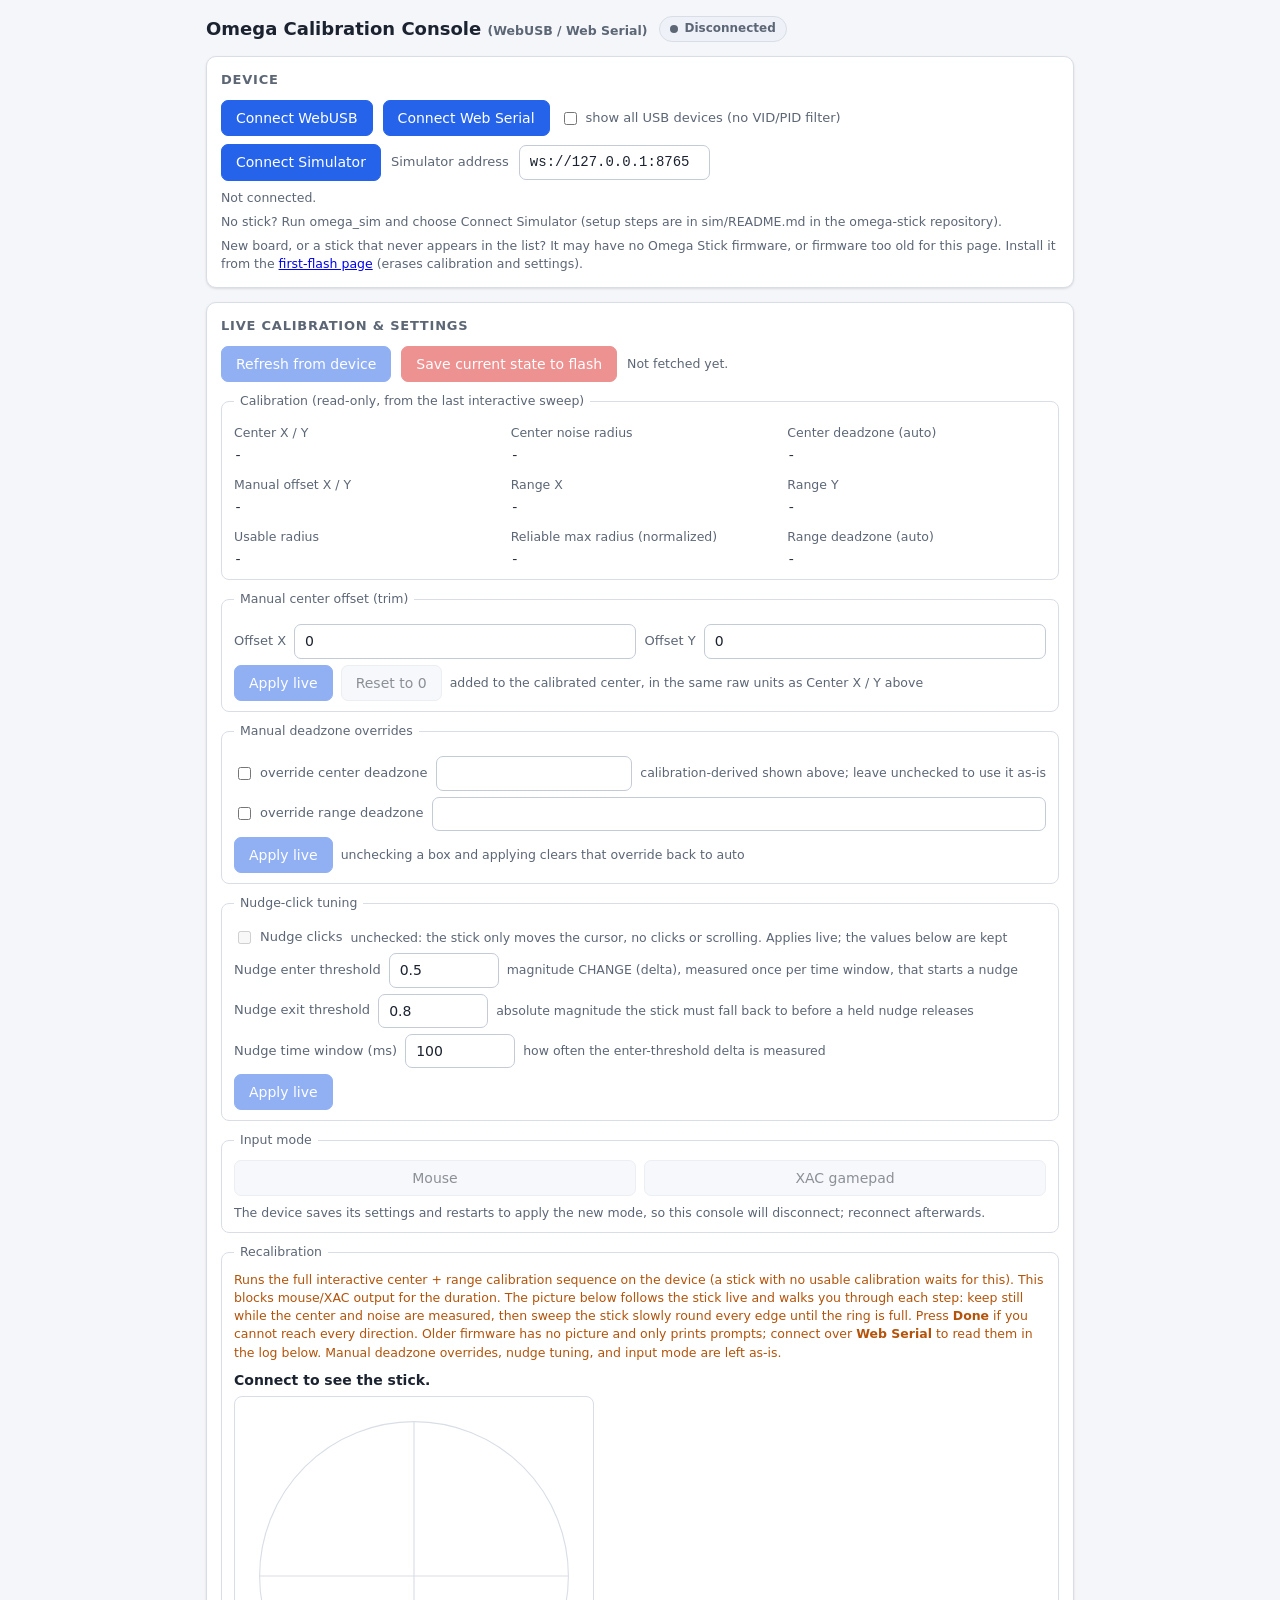
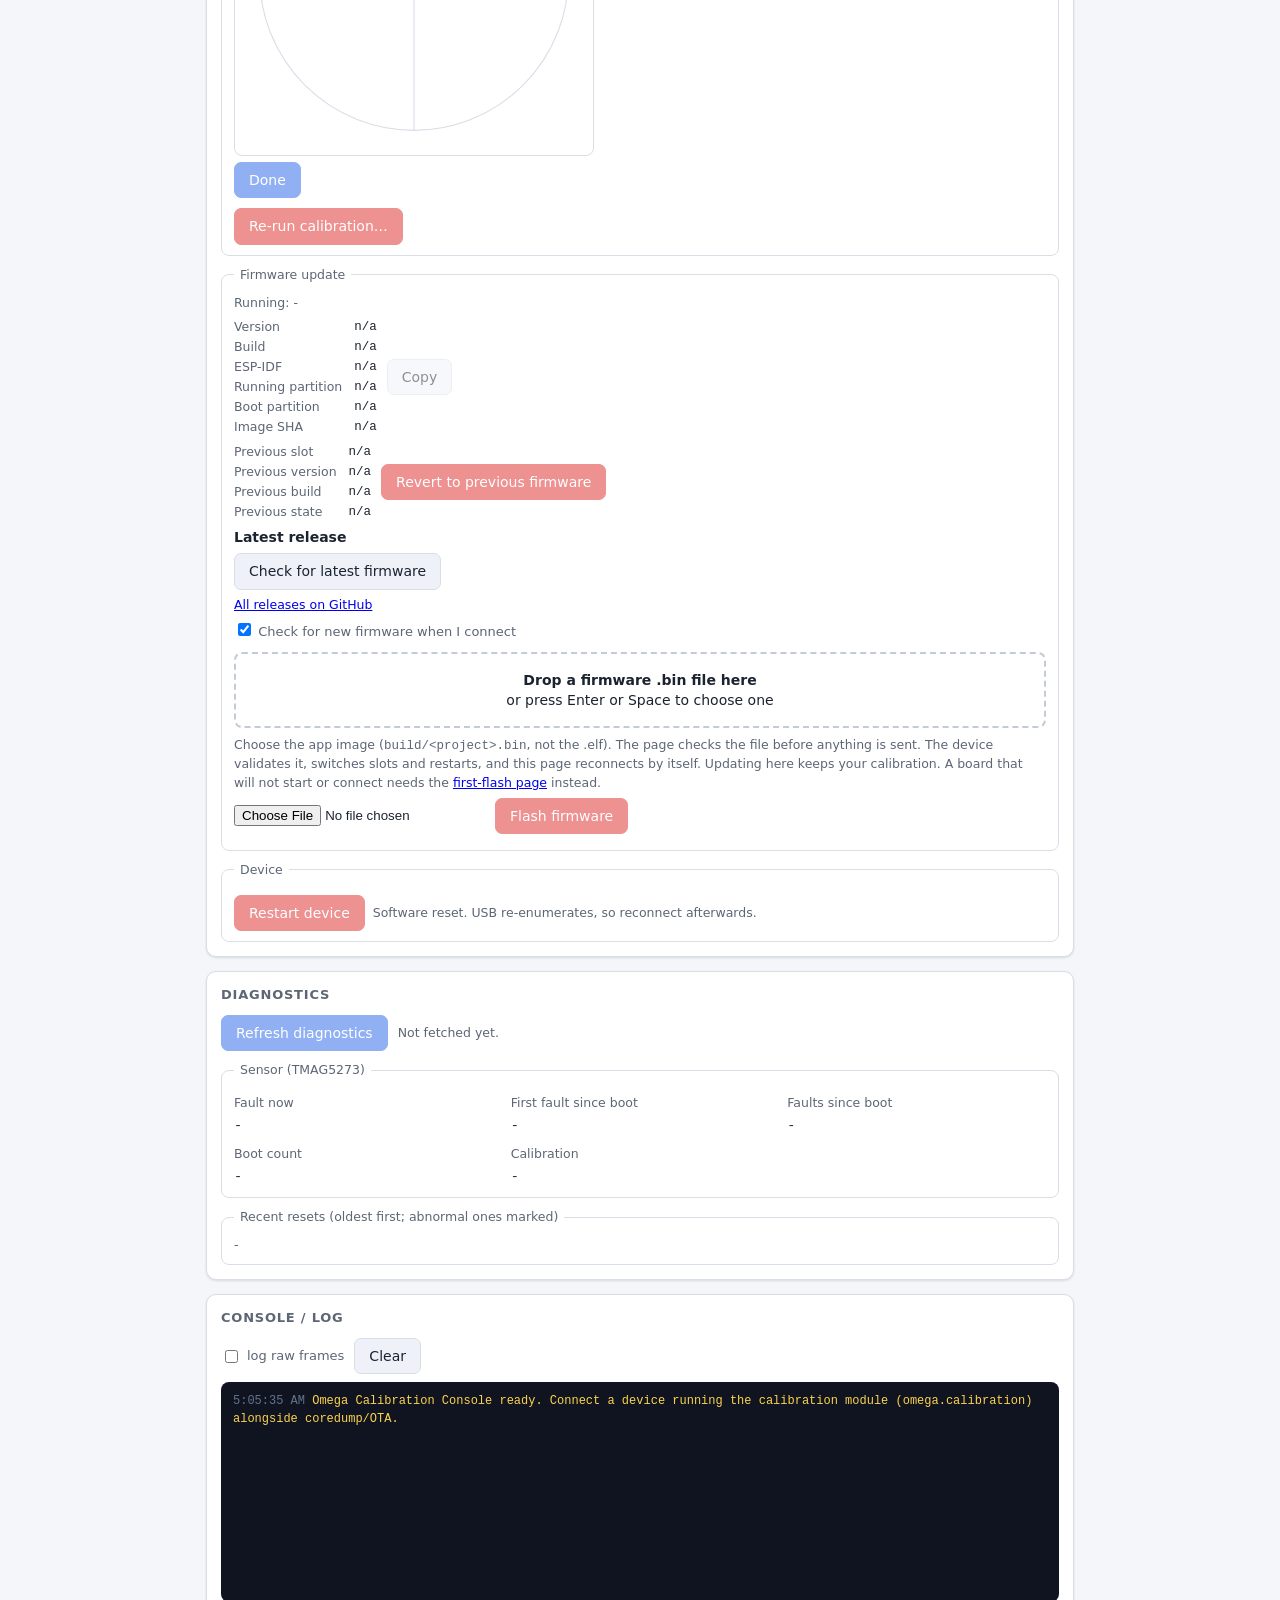
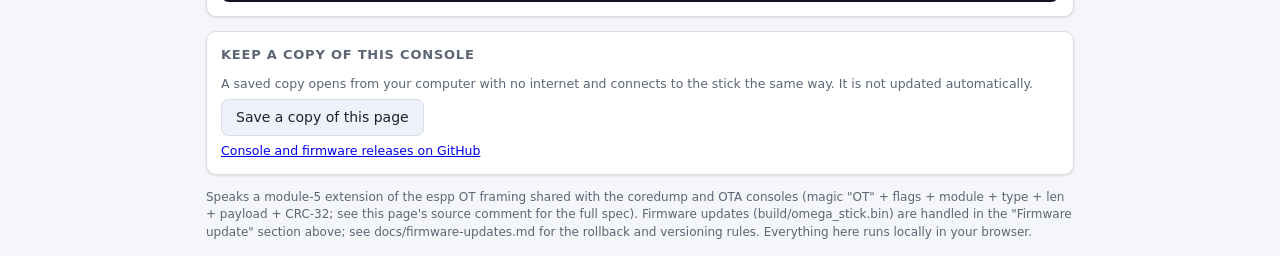
==== components/omega_calibration/web/calibration_console.html @ dccade18 "Merge remote-tracking branch 'origin/main' into feat/console-save-copy # Conflicts: #	.github/workfl" ====
<!DOCTYPE html>
<html lang="en">
<head>
  <meta charset="utf-8">
  <meta name="viewport" content="width=device-width, initial-scale=1">
  <title>espp Omega Calibration Console (WebUSB / Web Serial)</title>
<meta name="description" content="Live-view and live-edit the omega-stick's calibration and device settings (manual deadzone overrides, nudge-click distance/hold tuning, mouse/XAC mode) over WebUSB or Web Serial, and save them to the device's file_system.">
  <!--
    espp Omega Calibration Console (WebUSB / Web Serial)
    ======================================================
    Sibling tool to coredump_console.html and the OTA console: same
    dependency-free single-file page, same transport layer, same v2 "OT"
    wire framing (all LITTLE-ENDIAN):

      [magic u16 = 0x4F54 "OT"][flags u8][module u8][type u8][len u32][payload...][crc32 u32]

    9-byte header. flags u8: bit0 = reply (0 host->device request, 1
    device->host reply); bit1 = optional u16 correlation id follows `type`;
    bits 4-7 = protocol version = 1. crc32 = zlib CRC-32 over the 9-byte
    header + payload; max payload 4096 B. One request in flight; the host
    waits for the matching reply (see coredump_service.hpp / the coredump
    console's own header comment for the fuller rationale -- this page
    reuses that exact transport/framing code verbatim).

    ------------------------------------------------------------------
    CALIBRATION PROTOCOL ("omega.calibration" v2, module 5 by default; the
    page finds the module by protocol id) -- this is the contract a firmware-side
    handler needs to implement (implemented by calibration_service.hpp
    alongside the existing coredump_service.hpp / ota_service.hpp, registered
    with the same espp::Dispatcher those use). This page is the reference
    client for that contract; nothing here is firmware code.
    ------------------------------------------------------------------

    host -> device (calibration module):
      0x50 GET_STATE              (no payload)
      0x51 SET_MANUAL_OFFSET      f32 offset_x, f32 offset_y
      0x52 SET_DEADZONE_OVERRIDE  u8 flags (bit0=center present, bit1=range
                                   present; a clear bit means "clear that
                                   override back to auto"), f32 center_value,
                                   f32 range_value (value ignored when its
                                   flag bit is clear, but always present so
                                   the payload has a fixed 9-byte length).
                                   center_value must be 0..0.5 and
                                   range_value 0..0.1 (the calibration
                                   maximums), or the reply is ERROR
      0x53 SET_NUDGE_SETTINGS     f32 nudge_enter_threshold (delta),
                                   f32 nudge_exit_threshold (absolute),
                                   u32 nudge_time_ms (measurement window)
      0x54 SET_INPUT_MODE         u8 mode (0 = mouse, 1 = XAC). The OK's u32 is
                                   1 when the device is switching (it saves and
                                   restarts right after the reply) and 0 when
                                   that mode was already active.
      0x55 SAVE_TO_FLASH          (no payload) -- persists the CURRENT live
                                   center/range calibration (including
                                   manual offset and any drift-compensator
                                   nudges since boot) via
                                   OmegaCalibration::save(), and the current
                                   live DeviceSettings via
                                   DeviceSettings::save() (default_path()
                                   for each -- see omega_calibration.hpp)
      0x56 START_CALIBRATION      (no payload) -- ASKS the device to re-run
                                   the full interactive center+range
                                   calibration sequence (the same one
                                   main.cpp runs on a fresh boot). This is
                                   fire-and-forget/ASYNC: the OK/ERROR reply
                                   below only means "accepted, started" or
                                   "rejected" (e.g. one is already running);
                                   it does NOT mean calibration finished.
                                   While it runs, the device's mouse/XAC
                                   output is blocked and it walks the user
                                   through moving the stick via printed
                                   prompts on the CDC console -- connect via
                                   Web Serial (not WebUSB) to see them. The
                                   actual outcome arrives later as an
                                   unsolicited CALIBRATION_RESULT frame (see
                                   below). Manual deadzone overrides, nudge
                                   tuning, and input mode are untouched.

    device -> host (calibration module):
      0xD0 STATE   (reply to GET_STATE) -- fixed 80-byte little-endian
                    struct, in this exact order:
                      f32 center_x
                      f32 center_y
                      f32 center_noise_radius
                      f32 center_deadzone                 (calibration-derived)
                      f32 center_manual_offset_x
                      f32 center_manual_offset_y
                      f32 range_min_x
                      f32 range_max_x
                      f32 range_min_y
                      f32 range_max_y
                      f32 range_usable_radius
                      f32 range_reliable_max_radius
                      f32 range_normalized_max_radius
                      f32 range_deadzone                  (calibration-derived)
                      u8  has_manual_center_deadzone       (0/1)
                      f32 manual_center_deadzone           (valid iff above = 1)
                      u8  has_manual_range_deadzone         (0/1)
                      f32 manual_range_deadzone            (valid iff above = 1)
                      f32 nudge_enter_threshold            (delta)
                      f32 nudge_exit_threshold             (absolute)
                      u32 nudge_time_ms                    (measurement window)
                      u8  input_mode                       (0 = mouse, 1 = XAC)
                      u8  nudge_enabled                    (0/1; firmware
                                                            without the switch
                                                            sends 79 bytes:
                                                            nudge clicks always
                                                            on, the checkbox is
                                                            shown disabled)
      0x57 RESTART                (no payload) -- reply OK is sent first, then
                                   the device reboots ~750 ms later (USB
                                   re-enumerates; reconnect afterwards).
      0x58 OTA_BEGIN              u32 image_size -- starts a firmware upload
                                   session (erases the inactive OTA slot, so
                                   this reply can take a while)
      0x59 OTA_DATA               u32 offset (must equal the bytes written so
                                   far) + raw app-image bytes. Reply OK with
                                   u32 = total bytes written so far
      0x5A OTA_FINISH             (no payload) -- validate + activate the new
                                   image; reply OK, then the device reboots
      0x5B OTA_ABORT              (no payload) -- abandon the upload session
      0x5C GET_FW_INFO            (no payload) -- reply FW_INFO
      0x5D MARK_VALID             (no payload) -- confirm the running image
                                   (cancels app rollback). The firmware does not
                                   confirm itself: after an update or revert the
                                   console reconnects, checks the image (running
                                   build, GET_STATE, sensor fault from
                                   GET_DIAGNOSTICS) and sends this. An image still
                                   pending at the firmware's deadline is rolled back.
      0x5E REVERT                 (no payload) -- make the other OTA slot (the
                                   previously installed firmware) the boot
                                   partition; reply OK, then reboot ~750 ms later.
                                   ERROR if an upload is in progress, the other
                                   slot has no app image, or the bootloader
                                   selection could not be written. The reverted
                                   image boots pending verify and must be
                                   confirmed the same way.
      0x5F GET_DIAGNOSTICS        (no payload) -- asks for the sensor fault
                                   status and the reset log. Reply:
                                   DIAGNOSTICS, or ERROR when the firmware
                                   does not publish diagnostics.
      0x60 SET_NUDGE_ENABLED      u8 enabled (0 = nudge clicks off, 1 = on).
                                   Live; SAVE_TO_FLASH persists it. The
                                   nudge tuning is kept either way. Reply:
                                   OK, or ERROR for any other value or
                                   length. Firmware without the switch does
                                   not answer it (see STATE's last byte).
      0x61 FINISH_CALIBRATION     (no payload) -- ends the range sweep early
                                   with the directions covered so far (the
                                   device still needs at least 16 of 32 to
                                   pass). Reply OK while the sweep is
                                   sampling (CALIBRATION_PROGRESS stage 6
                                   with finish_available), else ERROR
                                   operation_not_permitted.
      0x62 SET_POSITION_STREAM    u32 lease_ms (0 stops; the device clamps to
                                   10000). While the lease is live the device
                                   sends CALIBRATION_PROGRESS stage 0 frames
                                   on this link every 50 ms. Reply OK / ERROR.
                                   Firmware before protocol v2 never replies:
                                   the console treats a timeout as "no live
                                   view" and falls back to printed prompts.
      The OTA messages reply ERROR (function_not_supported) if the firmware
      was built without an OTA engine wired in.
      0xD2 FW_INFO  (reply to GET_FW_INFO) -- u8 pending_verify (0/1),
                    u8 session_active (0/1), u8 len + project name,
                    then length-prefixed strings (u8 len + utf8, no terminators),
                    in order: project name, version, build_date ("Oct 10 2026"),
                    build_time ("14:03:11"), idf_version ("v6.0.2"),
                    running_partition ("ota_0"), elf_sha256_short (first 8 hex
                    chars of the app ELF SHA-256), boot_partition (partition the
                    bootloader boots next, "ota_1"), then the previous (other) slot:
                    prev_label ("ota_1"), prev_version, prev_build_date,
                    prev_build_time, prev_state ("valid", "new", "pending_verify",
                    "invalid", "aborted", "undefined", or "empty" when the slot holds
                    no readable image; version/date/time are then empty). Older
                    firmware sends fewer strings: hosts must tolerate a shorter
                    payload and treat missing strings as empty.
      0xD3 DIAGNOSTICS (reply to GET_DIAGNOSTICS) -- little-endian:
                      u8  sensor_fault        (0 none, 1 read failed, 2 stuck, 3 not observed yet)
                      u8  sensor_first_fault  (same codes; latched since boot)
                      u32 sensor_fault_count  (trips since boot)
                      u32 boot_count
                      u8  reset_count         (N, oldest first)
                      N x { u32 boot, u8 reason, u8 abnormal, u8 name_len,
                            name_len bytes of utf8 name }
                      u8  calibration_state   (0 usable, 1 needs calibration: the output
                                               is held neutral until a calibration
                                               succeeds, D26; absent from older firmware.
                                               Ignore any bytes after it)
      0xDF OK      (reply to any SET_*/SAVE_TO_FLASH/START_CALIBRATION) --
                    payload: u32 (0 on success; a device may also just omit
                    the payload). For START_CALIBRATION this only means
                    "started", not "finished" -- see CALIBRATION_RESULT.
      0xFE ERROR   payload: u32 code + utf8 message (message is
                    authoritative; the code is informational only, exactly
                    like the coredump/OTA protocols)
      0xD1 CALIBRATION_RESULT  UNSOLICITED (not a reply to any one request;
                    sent once, whenever an async recalibration kicked off by
                    START_CALIBRATION finishes) -- payload: u8 success (0/1),
                    then, only when success = 0, u32 code + utf8 message
                    (same convention as ERROR). On success = 1 the payload
                    is just that single byte; refetch GET_STATE to see the
                    new numbers.

      0xD4 CALIBRATION_PROGRESS  UNSOLICITED (protocol v2) -- the live stick
                    position and the progress of a calibration sweep. Sent
                    every 50 ms while a SET_POSITION_STREAM lease is live
                    (stage 0) and during a sweep. Little-endian:
                      u8  stage   0 live (no sweep), 1 center_settle,
                                  2 center_measure, 3 noise_settle,
                                  4 noise_measure, 5 range_prepare,
                                  6 range_sweep, 7 finishing
                      u8  flags   bit0 raw_valid, bit1 center_valid,
                                  bit2 coverage_complete, bit3 finish_available
                      u32 stage_elapsed_ms
                      u32 stage_total_ms        (0 = open-ended)
                      f32 raw_x, raw_y          raw sensor units
                      f32 center_x, center_y, noise_radius
                                  (meaningful iff center_valid)
                      f32 min_x, max_x, min_y, max_y   relative to center
                      u32 covered_mask          bit i = sector i covered
                      u8  sector_count          (32 today)
                      sector_count x f32 sector_max_radius (raw units, 0 = none)
                    Stop parsing when the payload runs out; later firmware may
                    append fields. Never satisfies a pending request.

    Everything below is a plain client for that contract -- connect,
    GET_STATE to populate the form, edit fields, SET_* to apply live, and
    SAVE_TO_FLASH to persist. No external dependencies, no CDN, works from
    file://, http://localhost, or any https origin in a Chromium browser.
  -->
  <style>
    :root {
      --bg: #f4f6f9;
      --panel-bg: #ffffff;
      --panel-border: #d9dee6;
      --text: #1c2330;
      --text-muted: #5c6675;
      --accent: #2563eb;
      --accent-hover: #1d4ed8;
      --accent-contrast: #ffffff;
      --danger: #dc2626;
      --ok: #16a34a;
      --warn: #b45309;
      --log-bg: #0f1420;
      --log-text: #d6dbe6;
      --tx-color: #7dd3fc;
      --rx-color: #86efac;
      --err-color: #fca5a5;
      --sys-color: #fcd34d;
      --time-color: #64748b;
      --input-bg: #ffffff;
      --input-border: #c3cbd6;
      --chip-bg: #eef2f8;
      --shadow: 0 1px 3px rgba(0,0,0,0.08), 0 1px 2px rgba(0,0,0,0.04);
    }
    @media (prefers-color-scheme: dark) {
      :root {
        --bg: #0b0e14;
        --panel-bg: #151a23;
        --panel-border: #262d3a;
        --text: #e6eaf2;
        --text-muted: #98a2b3;
        --accent: #3b82f6;
        --accent-hover: #60a5fa;
        --accent-contrast: #0b0e14;
        --danger: #ef4444;
        --ok: #22c55e;
        --warn: #f59e0b;
        --log-bg: #05070c;
        --log-text: #cdd4e0;
        --tx-color: #38bdf8;
        --rx-color: #4ade80;
        --err-color: #f87171;
        --sys-color: #fbbf24;
        --time-color: #64748b;
        --input-bg: #0e1219;
        --input-border: #2b3341;
        --chip-bg: #1b2230;
        --shadow: 0 1px 3px rgba(0,0,0,0.4);
      }
    }
    :root[data-theme="dark"] {
      --bg: #0b0e14; --panel-bg: #151a23; --panel-border: #262d3a; --text: #e6eaf2;
      --text-muted: #98a2b3; --accent: #3b82f6; --accent-hover: #60a5fa;
      --accent-contrast: #0b0e14; --danger: #ef4444; --ok: #22c55e; --warn: #f59e0b;
      --log-bg: #05070c; --log-text: #cdd4e0; --tx-color: #38bdf8; --rx-color: #4ade80;
      --err-color: #f87171; --sys-color: #fbbf24; --input-bg: #0e1219;
      --input-border: #2b3341; --chip-bg: #1b2230;
    }
    :root[data-theme="light"] {
      --bg: #f4f6f9; --panel-bg: #ffffff; --panel-border: #d9dee6; --text: #1c2330;
      --text-muted: #5c6675; --accent: #2563eb; --accent-hover: #1d4ed8;
      --accent-contrast: #ffffff; --danger: #dc2626; --ok: #16a34a; --warn: #b45309;
      --log-bg: #0f1420; --log-text: #d6dbe6; --tx-color: #7dd3fc; --rx-color: #86efac;
      --err-color: #fca5a5; --sys-color: #fcd34d; --input-bg: #ffffff;
      --input-border: #c3cbd6; --chip-bg: #eef2f8;
    }

    * { box-sizing: border-box; }
    html, body { margin: 0; padding: 0; }
    body {
      background: var(--bg);
      color: var(--text);
      font-family: system-ui, -apple-system, "Segoe UI", Roboto, Helvetica, Arial, sans-serif;
      font-size: 14px;
      line-height: 1.45;
      min-height: 100vh;
    }
    .wrap { max-width: 900px; margin: 0 auto; padding: 16px; }
    header { display: flex; align-items: center; gap: 12px; flex-wrap: wrap; margin-bottom: 14px; }
    header h1 { font-size: 18px; margin: 0; }
    .status-pill {
      display: inline-flex; align-items: center; gap: 6px;
      padding: 3px 10px; border-radius: 999px; font-size: 12px; font-weight: 600;
      background: var(--chip-bg); color: var(--text-muted);
      border: 1px solid var(--panel-border);
    }
    .status-pill::before { content: ""; width: 8px; height: 8px; border-radius: 50%; background: var(--text-muted); }
    .status-pill.connected { color: var(--ok); }
    .status-pill.connected::before { background: var(--ok); }
    .status-pill.error { color: var(--danger); }
    .status-pill.error::before { background: var(--danger); }
    .status-pill.busy { color: var(--warn); }
    .status-pill.busy::before { background: var(--warn); }

    .panel {
      background: var(--panel-bg);
      border: 1px solid var(--panel-border);
      border-radius: 10px;
      box-shadow: var(--shadow);
      padding: 14px;
      margin-bottom: 14px;
    }
    .panel h2 { font-size: 13px; text-transform: uppercase; letter-spacing: 0.06em; color: var(--text-muted); margin: 0 0 10px; }
    .row { display: flex; align-items: center; gap: 10px; flex-wrap: wrap; }
    .muted { color: var(--text-muted); font-size: 12.5px; }
    .calviz { margin: 0 0 10px; }
    .calviz .cal-stage { font-weight: 600; margin: 0 0 6px; }
    .calviz progress { width: 100%; max-width: 360px; height: 10px; accent-color: var(--accent); display: block; margin: 0 0 6px; }
    .calviz progress[hidden] { display: none; }
    .calviz .cal-count { margin: 0 0 6px; font-variant-numeric: tabular-nums; }
    .calviz canvas { width: 100%; max-width: 360px; aspect-ratio: 1 / 1; display: block; border: 1px solid var(--panel-border);
                     border-radius: 8px; background: var(--input-bg); }
    .calviz .cal-instr { margin: 6px 0 0; }
    .calviz .cal-err { color: var(--danger); font-size: 12.5px; }
    .kv { display: grid; grid-template-columns: max-content 1fr; gap: 2px 12px; margin: 0; font-size: 12.5px; }
    .kv dt { color: var(--text-muted); }
    .kv dd { margin: 0; font-family: monospace; }
    .warn-text { color: var(--warn); font-size: 12.5px; }

    button {
      font: inherit; padding: 7px 14px; border-radius: 7px; cursor: pointer;
      border: 1px solid var(--panel-border); background: var(--chip-bg); color: var(--text);
    }
    button.primary { background: var(--accent); border-color: var(--accent); color: var(--accent-contrast); }
    button.primary:hover:not(:disabled) { background: var(--accent-hover); border-color: var(--accent-hover); }
    button.danger { background: var(--danger); border-color: var(--danger); color: #fff; }
    button:disabled { opacity: 0.5; cursor: not-allowed; }
    input[type="text"], input[type="number"] {
      font: inherit; color: var(--text); background: var(--input-bg);
      border: 1px solid var(--input-border); border-radius: 7px; padding: 6px 10px;
      min-width: 110px;
    }
    label { display: inline-flex; align-items: center; gap: 6px; font-size: 13px; color: var(--text-muted); }

    .field-grid {
      display: grid;
      grid-template-columns: repeat(auto-fill, minmax(220px, 1fr));
      gap: 10px 18px;
      margin-top: 4px;
    }
    .field {
      display: flex; flex-direction: column; gap: 4px;
    }
    .field .field-label { font-size: 12.5px; color: var(--text-muted); }
    .field .field-value { font-family: ui-monospace, SFMono-Regular, Menlo, Consolas, monospace; font-size: 13.5px; }

    .edit-row { display: flex; align-items: center; gap: 8px; flex-wrap: wrap; margin-top: 6px; }
    .edit-row .grow { flex: 1; min-width: 140px; }
    fieldset { border: 1px solid var(--panel-border); border-radius: 8px; padding: 10px 12px; margin: 10px 0 0; }
    legend { font-size: 12.5px; color: var(--text-muted); padding: 0 6px; }

    .mode-toggle { display: flex; gap: 8px; }
    .mode-toggle button { flex: 1; }
    .mode-toggle button.active { background: var(--accent); border-color: var(--accent); color: var(--accent-contrast); }

    .log {
      background: var(--log-bg); color: var(--log-text);
      border-radius: 8px; padding: 10px 12px;
      font-family: ui-monospace, SFMono-Regular, Menlo, Consolas, monospace;
      font-size: 12px; line-height: 1.5;
      height: 220px; overflow-y: auto; overflow-x: auto; white-space: pre-wrap; word-break: break-word;
    }
    .log .t { color: var(--time-color); }
    .log .tx { color: var(--tx-color); }
    .log .rx { color: var(--rx-color); }
    .log .err { color: var(--err-color); }
    .log .warn { color: #d08770; }
    .log .sys { color: var(--sys-color); }
    footer { color: var(--text-muted); font-size: 12px; margin-top: 10px; }
    footer a { color: var(--accent); }
    .sr-only { position: absolute; width: 1px; height: 1px; overflow: hidden; clip: rect(0 0 0 0); white-space: nowrap; }
    button:focus-visible, input:focus-visible, .fw-drop:focus-visible, .confirm-panel:focus-visible,
    .update-status:focus-visible { outline: 3px solid var(--accent); outline-offset: 2px; }
    .fw-drop {
      border: 2px dashed var(--input-border); border-radius: 8px; padding: 16px 12px; margin: 8px 0;
      text-align: center; cursor: pointer; color: var(--text);
    }
    .fw-drop:hover, .fw-drop.over { border-color: var(--accent); background: var(--chip-bg); }
    .fw-drop[aria-disabled="true"] { opacity: 0.5; cursor: not-allowed; }
    .confirm-panel {
      border: 2px solid var(--accent); border-radius: 8px; padding: 12px 14px; margin: 10px 0;
      background: var(--panel-bg);
    }
    .confirm-panel h3 { margin: 0 0 6px; font-size: 15px; }
    .confirm-panel p { margin: 4px 0; }
    .confirm-panel ul { margin: 6px 0; padding-left: 20px; }
    .confirm-panel li.err { color: var(--danger); }
    .confirm-panel li.warn { color: var(--warn); }
    .confirm-panel .edit-row { margin-top: 10px; }
    .update-status { border: 1px solid var(--panel-border); border-radius: 8px; padding: 10px 12px; margin: 10px 0; }
    .update-status.ok { border-color: var(--ok); }
    .update-status.warn { border-color: var(--warn); }
    .update-status.err { border-color: var(--danger); }
    .update-status .steps {
      list-style: none; display: flex; flex-wrap: wrap; gap: 4px 14px; padding: 0; margin: 0;
      font-size: 12.5px; color: var(--text-muted);
    }
    .update-status .steps li.current { color: var(--text); font-weight: 600; }
    .update-status .steps li.done::before { content: "\2713 "; }
    #updateMessage { font-size: 16px; font-weight: 600; margin: 8px 0 4px; }
    #updateError { color: var(--danger); font-weight: 600; margin: 4px 0; }
    #updateDetail { margin: 4px 0; }
    #unsupported {
      display: none; background: var(--panel-bg); border: 1px solid var(--danger);
      color: var(--danger); border-radius: 10px; padding: 12px 14px; margin-bottom: 14px;
    }

    /* Simulator panel */
    #simUrl { min-width: 190px; font-family: ui-monospace, SFMono-Regular, Menlo, Consolas, monospace; }
    .sim-grid { display: grid; grid-template-columns: repeat(auto-fit, minmax(260px, 1fr)); gap: 0 18px; }
    .sim-pad {
      position: relative; width: 168px; height: 168px; margin: 8px auto 4px; border-radius: 50%;
      background: var(--chip-bg); border: 2px solid var(--input-border);
      touch-action: none; cursor: grab; user-select: none;
    }
    .sim-pad::before, .sim-pad::after {
      content: ""; position: absolute; background: var(--panel-border);
    }
    .sim-pad::before { left: 50%; top: 8px; bottom: 8px; width: 1px; }
    .sim-pad::after { top: 50%; left: 8px; right: 8px; height: 1px; }
    .sim-pad:focus-visible { outline: 3px solid var(--accent); outline-offset: 3px; }
    .sim-knob {
      position: absolute; left: 50%; top: 50%; width: 36px; height: 36px; margin: -18px 0 0 -18px;
      border-radius: 50%; background: var(--accent); border: 2px solid var(--accent-contrast);
      box-shadow: var(--shadow); pointer-events: none;
    }
    .sim-readout { text-align: center; font-family: ui-monospace, SFMono-Regular, Menlo, Consolas, monospace; font-size: 13px; }
    .sim-buttons { display: flex; flex-wrap: wrap; gap: 6px; margin-top: 6px; }
    .sim-buttons button.active { background: var(--accent); border-color: var(--accent); color: var(--accent-contrast); }
    .sim-field { display: flex; flex-direction: column; gap: 3px; font-size: 12.5px; color: var(--text-muted); }
    .sim-field select, .sim-field input[type="number"] {
      font: inherit; color: var(--text); background: var(--input-bg);
      border: 1px solid var(--input-border); border-radius: 7px; padding: 6px 10px; min-width: 110px;
    }
    .sim-field select:focus-visible { outline: 3px solid var(--accent); outline-offset: 2px; }
    .sim-confirm { display: none; margin-top: 8px; padding: 8px 10px; border: 1px solid var(--danger); border-radius: 8px; }
    .sim-confirm.open { display: block; }
    #simScriptErrors { color: var(--danger); margin: 6px 0 0; padding-left: 18px; font-size: 12.5px; }
    #simScriptErrors:empty { display: none; }
    .sim-out-wrap { display: flex; gap: 14px; flex-wrap: wrap; align-items: flex-start; }
    #simCanvas { border: 1px solid var(--panel-border); border-radius: 8px; background: var(--input-bg); max-width: 100%; }
    .sim-clicks { display: flex; gap: 8px; margin: 0 0 8px; }
    .sim-click {
      min-width: 56px; text-align: center; padding: 4px 10px; border-radius: 7px; font-size: 12.5px;
      border: 1px solid var(--input-border); background: var(--chip-bg); color: var(--text-muted);
    }
    .sim-click.flash { background: var(--accent); border-color: var(--accent); color: var(--accent-contrast); font-weight: 600; }
    @media (prefers-reduced-motion: reduce) { .sim-pad, .sim-knob, .sim-click { transition: none; } }
  </style>
</head>
<body>
  <div class="wrap">
    <header>
      <h1>Omega Calibration Console <span class="muted">(WebUSB / Web Serial)</span></h1>
      <span id="status" class="status-pill">Disconnected</span>
    </header>

    <div id="unsupported">
      This browser supports neither WebUSB nor Web Serial, so a real stick cannot be connected
      from here. The Simulator connection below still works. To use a real stick, open this page
      in a Chromium-based browser (Chrome / Edge / Opera) on a secure origin (https, localhost
      or file://).
    </div>

    <div class="panel">
      <h2>Device</h2>
      <div class="row">
        <button id="usbBtn" class="primary">Connect WebUSB</button>
        <button id="serialBtn" class="primary">Connect Web Serial</button>
        <label><input type="checkbox" id="anyDevice"> show all USB devices (no VID/PID filter)</label>
      </div>
      <div class="row" style="margin-top: 8px;">
        <button id="simBtn" class="primary">Connect Simulator</button>
        <label for="simUrl">Simulator address</label>
        <input type="text" id="simUrl" value="ws://127.0.0.1:8765" spellcheck="false" autocomplete="off">
      </div>
      <p id="devInfo" class="muted" style="margin: 8px 0 0;">Not connected.</p>
      <p class="muted" style="margin: 6px 0 0;">
        No stick? Run omega_sim and choose Connect Simulator (setup steps are in sim/README.md in the omega-stick repository).
      </p>
      <p class="muted" style="margin: 6px 0 0;">
        New board, or a stick that never appears in the list? It may have no Omega Stick
        firmware, or firmware too old for this page. Install it from the
        <a id="firstFlashHint" target="_blank" rel="noopener">first-flash page</a>
        (erases calibration and settings).
      </p>
    </div>

    <div class="panel" id="simPanel" hidden>
      <h2>Simulator</h2>
      <p id="simInfo" class="muted" style="margin: 0 0 6px;">Not connected to the simulator.</p>
      <div class="sim-grid">
        <div>
          <fieldset>
            <legend>Stick</legend>
            <div id="simPad" class="sim-pad" tabindex="0" role="group"
                 aria-label="Virtual stick pad" aria-describedby="simPadHelp">
              <div id="simKnob" class="sim-knob"></div>
            </div>
            <div id="simStickText" class="sim-readout" aria-hidden="true">Stick x 0.00, y 0.00</div>
            <div id="simStickLive" class="sr-only" aria-live="polite"></div>
            <p id="simPadHelp" class="muted" style="margin: 6px 0;">
              Drag the knob, or focus the pad and use the arrow keys (0.05 a step, Shift for 0.01).
              Home or Space centers it.
            </p>
            <label><input type="checkbox" id="simHold"> Hold position (do not spring back on release)</label>
          </fieldset>
          <fieldset>
            <legend>Motion</legend>
            <div class="sim-buttons" id="simPatterns"></div>
            <div class="row" style="margin-top: 8px;">
              <button id="simStopBtn">Stop</button>
              <span class="muted">Source: <span id="simSource" aria-live="polite">manual</span> <span id="simSourceTime"></span></span>
            </div>
          </fieldset>
        </div>
        <div>
          <fieldset>
            <legend>Faults and conditions</legend>
            <div class="row" style="align-items: flex-end;">
              <label class="sim-field" for="simFault">Sensor fault
                <select id="simFault">
                  <option value="ok">ok</option>
                  <option value="no_response">no_response</option>
                  <option value="stuck_counter">stuck_counter</option>
                  <option value="weak_magnet">weak_magnet</option>
                </select>
              </label>
              <label class="sim-field" for="simDrift">Drift (units per minute)
                <input type="number" id="simDrift" min="0" max="10" step="0.01" placeholder="0">
              </label>
              <label class="sim-field" for="simNoise">Noise (stick units)
                <input type="number" id="simNoise" min="0" max="1" step="0.001" placeholder="0.002">
              </label>
              <label class="sim-field" for="simNextImage">Next firmware image
                <select id="simNextImage">
                  <option value="ok">ok</option>
                  <option value="fail_self_test">fail_self_test (rolls back)</option>
                  <option value="crash_loop">crash_loop (reverted)</option>
                  <option value="crash_when_confirmed">crash_when_confirmed (handed over after confirm)</option>
                  <option value="slow_sensor_start">slow_sensor_start (sensor polled 3 s late)</option>
                  <option value="slow_sensor_fail">slow_sensor_fail (polled late, then fails)</option>
                </select>
              </label>
            </div>
            <div class="row" style="margin-top: 8px;">
              <button id="simApplyBtn" class="primary">Apply</button>
              <span id="simApplyInfo" class="muted">Only the settings you changed are sent.</span>
            </div>
          </fieldset>
          <fieldset>
            <legend>Power</legend>
            <div class="row">
              <button id="simResetBtn">Power-cycle</button>
              <button id="simWipeBtn" class="danger">Wipe</button>
              <span class="muted">Wipe erases the simulated flash and starts a new board.</span>
            </div>
            <div id="simWipeConfirm" class="sim-confirm" role="group" aria-label="Confirm wipe">
              <div>Erase the simulated flash? Calibration and settings are lost and the board starts again as new.</div>
              <div class="row" style="margin-top: 6px;">
                <button id="simWipeYesBtn" class="danger">Yes, wipe</button>
                <button id="simWipeNoBtn">Cancel</button>
              </div>
            </div>
          </fieldset>
          <fieldset>
            <legend>Script</legend>
            <div id="simDrop" class="fw-drop" tabindex="0" role="button"
                 aria-label="Choose or drop a script file (.json)">
              Drop a script (.json) here, or press to choose a file
            </div>
            <input type="file" id="simFile" accept=".json,application/json" hidden>
            <div id="simScriptInfo" class="muted" aria-live="polite">The script format is in docs/simulator.md.</div>
            <ul id="simScriptErrors" role="alert"></ul>
          </fieldset>
        </div>
      </div>
      <fieldset>
        <legend>Output</legend>
        <div class="sim-out-wrap">
          <canvas id="simCanvas" width="240" height="160" aria-hidden="true"></canvas>
          <div style="flex: 1; min-width: 220px;">
            <div class="sim-clicks" id="simClickBox">
              <span id="simClickL" class="sim-click">Left</span>
              <span id="simClickR" class="sim-click">Right</span>
              <span class="muted" style="align-self: center;">Wheel <span id="simWheel">0</span></span>
            </div>
            <p id="simOutText" class="muted" style="margin: 0 0 4px;">No output yet.</p>
            <p id="simLastClick" class="muted" style="margin: 0 0 8px;" aria-live="polite">Last click: none</p>
            <button id="simClearOutBtn">Clear output</button>
          </div>
        </div>
        <dl class="kv" style="margin-top: 10px;" aria-label="Sensor readout">
          <dt>x, y</dt><dd id="simSenXY">-</dd>
          <dt>bx, by (mT)</dt><dd id="simSenB">-</dd>
          <dt>ok</dt><dd id="simSenOk">-</dd>
          <dt>fault</dt><dd id="simSenFault">-</dd>
        </dl>
      </fieldset>
    </div>

    <div class="panel">
      <h2>Live calibration &amp; settings</h2>
      <div class="row">
        <button id="refreshBtn" class="primary" disabled>Refresh from device</button>
        <button id="saveFlashBtn" class="danger" disabled>Save current state to flash</button>
        <span id="stateInfo" class="muted">Not fetched yet.</span>
      </div>

      <fieldset>
        <legend>Calibration (read-only, from the last interactive sweep)</legend>
        <div class="field-grid" id="calibrationFields">
          <div class="field"><span class="field-label">Center X / Y</span><span class="field-value" data-f="center">-</span></div>
          <div class="field"><span class="field-label">Center noise radius</span><span class="field-value" data-f="noise">-</span></div>
          <div class="field"><span class="field-label">Center deadzone (auto)</span><span class="field-value" data-f="centerDeadzoneAuto">-</span></div>
          <div class="field"><span class="field-label">Manual offset X / Y</span><span class="field-value" data-f="manualOffset">-</span></div>
          <div class="field"><span class="field-label">Range X</span><span class="field-value" data-f="rangeX">-</span></div>
          <div class="field"><span class="field-label">Range Y</span><span class="field-value" data-f="rangeY">-</span></div>
          <div class="field"><span class="field-label">Usable radius</span><span class="field-value" data-f="usableRadius">-</span></div>
          <div class="field"><span class="field-label">Reliable max radius (normalized)</span><span class="field-value" data-f="reliableRadius">-</span></div>
          <div class="field"><span class="field-label">Range deadzone (auto)</span><span class="field-value" data-f="rangeDeadzoneAuto">-</span></div>
        </div>
      </fieldset>

      <fieldset>
        <legend>Manual center offset (trim)</legend>
        <div class="edit-row">
          <label for="offsetX">Offset X</label>
          <input type="number" id="offsetX" class="grow" step="0.001" value="0">
          <label for="offsetY">Offset Y</label>
          <input type="number" id="offsetY" class="grow" step="0.001" value="0">
        </div>
        <div class="edit-row">
          <button id="applyOffsetBtn" class="primary" disabled>Apply live</button>
          <button id="zeroOffsetBtn" disabled>Reset to 0</button>
          <span class="muted">added to the calibrated center, in the same raw units as Center X / Y above</span>
        </div>
      </fieldset>

      <fieldset>
        <legend>Manual deadzone overrides</legend>
        <div class="edit-row">
          <label><input type="checkbox" id="centerDzEnable"> override center deadzone</label>
          <input type="number" id="centerDzValue" aria-label="Center deadzone value" class="grow" step="0.001" min="0" max="0.5" disabled>
          <span class="muted">calibration-derived shown above; leave unchecked to use it as-is</span>
        </div>
        <div class="edit-row">
          <label><input type="checkbox" id="rangeDzEnable"> override range deadzone</label>
          <input type="number" id="rangeDzValue" aria-label="Range deadzone value" class="grow" step="0.001" min="0" max="0.1" disabled>
        </div>
        <div class="edit-row">
          <button id="applyDeadzoneBtn" class="primary" disabled>Apply live</button>
          <span class="muted">unchecking a box and applying clears that override back to auto</span>
        </div>
      </fieldset>

      <fieldset>
        <legend>Nudge-click tuning</legend>
        <div class="edit-row">
          <label><input type="checkbox" id="nudgeEnabled" disabled> Nudge clicks</label>
          <span class="muted">unchecked: the stick only moves the cursor, no clicks or scrolling. Applies live; the values below are kept</span>
        </div>
        <p class="muted" id="nudgeEnabledNote" style="margin: 0 0 8px;" hidden></p>
        <div class="edit-row">
          <label for="nudgeEnter">Nudge enter threshold</label>
          <input type="number" id="nudgeEnter" step="0.01" min="0.05" max="1" value="0.5">
          <span class="muted">magnitude CHANGE (delta), measured once per time window, that starts a nudge</span>
        </div>
        <div class="edit-row">
          <label for="nudgeExit">Nudge exit threshold</label>
          <input type="number" id="nudgeExit" step="0.01" min="0" max="1" value="0.8">
          <span class="muted">absolute magnitude the stick must fall back to before a held nudge releases</span>
        </div>
        <div class="edit-row">
          <label for="nudgeTime">Nudge time window (ms)</label>
          <input type="number" id="nudgeTime" step="10" min="0" max="2000" value="100">
          <span class="muted">how often the enter-threshold delta is measured</span>
        </div>
        <div class="edit-row">
          <button id="applyNudgeBtn" class="primary" disabled>Apply live</button>
        </div>
      </fieldset>

      <fieldset>
        <legend>Input mode</legend>
        <div class="mode-toggle">
          <button id="modeMouseBtn" disabled>Mouse</button>
          <button id="modeXacBtn" disabled>XAC gamepad</button>
        </div>
        <p class="muted" style="margin: 8px 0 0;">The device saves its settings and restarts to apply the new mode, so this console will disconnect; reconnect afterwards.</p>
      </fieldset>

      <fieldset>
        <legend>Recalibration</legend>
        <p class="warn-text" style="margin: 0 0 8px;">
          Runs the full interactive center + range calibration sequence on the device
          (a stick with no usable calibration waits for this). This blocks mouse/XAC output for the
          duration. The picture below follows the stick live and walks you through each step:
          keep still while the center and noise are measured, then sweep the stick slowly round
          every edge until the ring is full. Press <strong>Done</strong> if you cannot reach every
          direction. Older firmware has no picture and only prints prompts; connect over
          <strong>Web Serial</strong> to read them in the log below. Manual deadzone overrides,
          nudge tuning, and input mode are left as-is.
        </p>
        <div class="calviz" id="calViz">
          <p class="cal-stage" id="calStageLine" role="status" aria-live="polite">Connect to see the stick.</p>
          <progress id="calProgress" max="1" value="0" hidden></progress>
          <p class="cal-count" id="calSectorCount" hidden></p>
          <canvas id="calCanvas" width="320" height="320" role="img" aria-label="Live stick position and calibration coverage"></canvas>
          <p class="muted cal-instr" id="calInstruction"></p>
          <div class="edit-row">
            <button id="calDoneBtn" class="primary" disabled>Done</button>
            <span id="calDoneMsg" class="cal-err" role="status" aria-live="polite"></span>
          </div>
        </div>
        <p id="calNeededNotice" class="warn-text" style="margin: 0 0 8px;" role="status" hidden></p>
        <div class="edit-row">
          <button id="recalibrateBtn" class="danger" disabled>Re-run calibration&hellip;</button>
          <span id="recalInfo" class="muted"></span>
        </div>
      </fieldset>

      <fieldset>
        <legend>Firmware update</legend>
        <div class="row">
          <span class="muted">Running: <span id="fwRunning">-</span></span>
          <span id="fwPending" class="warn-text" hidden>PENDING VERIFY: the device goes back to the previous firmware shortly after it starts unless this firmware is confirmed. "Mark running image valid" confirms it without running the console's checks.</span>
          <button id="markValidBtn" disabled hidden title="Confirms the running image and skips the console's checks">Mark running image valid</button>
        </div>
        <p id="fwNoUpdates" class="muted" style="margin: 6px 0;" hidden>
          <span id="fwNoUpdatesText"></span>
          <a id="fwNoUpdatesLink" target="_blank" rel="noopener">First-flash page</a>
        </p>
        <div class="row" style="margin: 6px 0;">
          <dl class="kv">
            <dt>Version</dt><dd id="fwVersion">n/a</dd>
            <dt>Build</dt><dd id="fwBuild">n/a</dd>
            <dt>ESP-IDF</dt><dd id="fwIdf">n/a</dd>
            <dt>Running partition</dt><dd id="fwRunPart">n/a</dd>
            <dt>Boot partition</dt><dd id="fwBootPart">n/a</dd>
            <dt>Image SHA</dt><dd id="fwSha">n/a</dd>
          </dl>
          <button id="fwCopyBtn" disabled>Copy</button>
        </div>
        <div id="fwControls">
        <div class="row" style="margin: 6px 0;">
          <dl class="kv">
            <dt>Previous slot</dt><dd id="fwPrevSlot">n/a</dd>
            <dt>Previous version</dt><dd id="fwPrevVersion">n/a</dd>
            <dt>Previous build</dt><dd id="fwPrevBuild">n/a</dd>
            <dt>Previous state</dt><dd id="fwPrevState">n/a</dd>
          </dl>
          <button id="fwRevertBtn" class="danger" disabled title="No previous firmware in the other slot">Revert to previous firmware</button>
        </div>
        <p id="fwRevertNote" class="muted" style="margin: 0 0 6px;" hidden></p>
        <div class="latest" aria-labelledby="latestHeading">
          <h3 id="latestHeading" style="margin: 0 0 6px; font-size: 14px;">Latest release</h3>
          <div class="edit-row">
            <button id="latestCheckBtn">Check for latest firmware</button>
            <button id="latestInstallBtn" class="danger" hidden>Download and install</button>
          </div>
          <p id="latestResult" class="muted" aria-live="polite" style="margin: 6px 0 0;"></p>
          <p class="muted" style="margin: 4px 0 0;">
            <a id="latestNotes" href="https://github.com/ATDev-Inc/omega-stick/releases" target="_blank" rel="noopener">All releases on GitHub</a>
          </p>
          <label style="display: block; margin: 6px 0 10px;">
            <input type="checkbox" id="latestAuto" checked>
            Check for new firmware when I connect
          </label>
        </div>
        <div id="fwDrop" class="fw-drop" role="button" tabindex="0" aria-describedby="fwHint">
          <strong>Drop a firmware .bin file here</strong><br>
          or press Enter or Space to choose one
        </div>
        <p id="fwHint" class="muted" style="margin: 0 0 6px;">
          Choose the app image (<code>build/&lt;project&gt;.bin</code>, not the .elf). The page checks
          the file before anything is sent. The device validates it, switches slots and restarts,
          and this page reconnects by itself. Updating here keeps your calibration. A board that
          will not start or connect needs the
          <a id="firstFlashHint2" target="_blank" rel="noopener">first-flash page</a> instead.
        </p>
        <div class="edit-row">
          <input type="file" id="fwFile" accept=".bin" aria-label="Firmware file (.bin)">
          <button id="flashBtn" class="danger" disabled>Flash firmware</button>
        </div>
        <p id="fwFileInfo" class="muted" aria-live="polite" style="margin: 6px 0 0;"></p>
        <p id="fwFlashNote" class="warn-text" style="margin: 6px 0 0;" hidden></p>
        <div id="confirmPanel" class="confirm-panel" role="dialog" aria-labelledby="confirmTitle"
             aria-describedby="confirmBody" tabindex="-1" hidden>
          <h3 id="confirmTitle"></h3>
          <div id="confirmBody"></div>
          <div class="edit-row">
            <button id="confirmOkBtn" class="primary">Confirm</button>
            <button id="confirmCancelBtn">Cancel</button>
          </div>
        </div>
        </div>
        <div id="updateStatus" class="update-status" role="group" aria-label="Firmware update status" tabindex="-1" hidden>
          <ol id="updateSteps" class="steps"></ol>
          <p id="updateMessage" role="status"></p>
          <progress id="fwProgress" aria-label="Firmware update progress" value="0" max="1" style="width:100%" hidden></progress>
          <p id="updateDetail" class="muted" aria-hidden="true"></p>
          <p id="updateError" role="alert"></p>
          <button id="fwReconnectBtn" hidden>Reconnect to the device</button>
          <button id="fwRestartNowBtn" class="primary" hidden>Restart now</button>
        </div>
      </fieldset>

      <fieldset>
        <legend>Device</legend>
        <div class="edit-row">
          <button id="restartBtn" class="danger" disabled>Restart device</button>
          <span class="muted">Software reset. USB re-enumerates, so reconnect afterwards.</span>
        </div>
      </fieldset>
    </div>

    <div class="panel">
      <h2>Diagnostics</h2>
      <div class="row">
        <button id="diagRefreshBtn" class="primary" disabled>Refresh diagnostics</button>
        <span id="diagInfo" class="muted">Not fetched yet.</span>
      </div>
      <fieldset>
        <legend>Sensor (TMAG5273)</legend>
        <div class="field-grid" id="diagnosticFields">
          <div class="field"><span class="field-label">Fault now</span><span class="field-value" data-d="sensorFault">-</span></div>
          <div class="field"><span class="field-label">First fault since boot</span><span class="field-value" data-d="sensorFirstFault">-</span></div>
          <div class="field"><span class="field-label">Faults since boot</span><span class="field-value" data-d="sensorFaultCount">-</span></div>
          <div class="field"><span class="field-label">Boot count</span><span class="field-value" data-d="bootCount">-</span></div>
          <div class="field"><span class="field-label">Calibration</span><span class="field-value" data-d="calibrationState">-</span></div>
        </div>
      </fieldset>
      <fieldset>
        <legend>Recent resets (oldest first; abnormal ones marked)</legend>
        <div id="resetList" class="muted">-</div>
      </fieldset>
    </div>

    <div class="panel">
      <h2>Console / log</h2>
      <div class="row" style="margin-bottom: 8px;">
        <label><input type="checkbox" id="logFrames"> log raw frames</label>
        <button id="clearLogBtn">Clear</button>
      </div>
      <div id="log" class="log" aria-live="polite"></div>
    </div>

    <div class="panel">
      <h2>Keep a copy of this console</h2>
      <p class="muted" style="margin: 0 0 6px;">
        A saved copy opens from your computer with no internet and connects to the stick the same way.
        It is not updated automatically.
      </p>
      <div class="edit-row">
        <button id="saveCopyBtn">Save a copy of this page</button>
      </div>
      <p id="saveCopyNote" class="muted" aria-live="polite" style="margin: 6px 0 0;"></p>
      <p class="muted" style="margin: 4px 0 0;">
        <a id="saveCopyReleases" href="https://github.com/ATDev-Inc/omega-stick/releases" target="_blank" rel="noopener">Console and firmware releases on GitHub</a>
      </p>
    </div>

    <footer>
      Speaks a module-5 extension of the espp OT framing shared with the coredump and OTA
      consoles (magic "OT" + flags + module + type + len + payload + CRC-32; see this page's
      source comment for the full spec). Firmware updates (build/omega_stick.bin) are handled
      in the "Firmware update" section above; see docs/firmware-updates.md for the rollback
      and versioning rules. Everything here runs locally in your browser.
    </footer>
  </div>

  <!-- Protocol code is kept INLINE so this page stays a single standalone file.
       The block below must be identical to omega_protocol.js (tests/web enforces it). -->
  <script>
/* BEGIN omega_protocol.js */
// omega_protocol.js: pure (DOM-free) wire-protocol code for the Omega
// calibration console. Framing is the espp stream_frame "OT" v1 format, the
// payload layouts are in components/omega_calibration/include/calibration_service.hpp.
//
// Classic script (not an ES module): loads from file:// and also works under
// Node via require(). A verbatim copy lives inside calibration_console.html
// between the BEGIN/END markers; tests/web/sync.test.js fails if they
// drift, so edit this file and then copy it into the HTML block.
(function () {
  "use strict";

  const HEADER_SIZE = 9, CRC_SIZE = 4;
  const MAX_PAYLOAD = 4096;
  const MAX_FRAME = HEADER_SIZE + MAX_PAYLOAD + CRC_SIZE;
  const MODULE_CALIBRATION = 5;
  const MODULE_DISCOVERY = 0xFF, T_LIST_MODULES = 0x00;
  const PROTOCOL_ID = "omega.calibration", PROTOCOL_VERSION = 2; // dispatcher discovery v2
  const FLAGS_VERSION = 1;
  const FLAGS_REQUEST = (FLAGS_VERSION << 4) | 0; // 0x10
  const FLAGS_REPLY_BIT = 0x01;
  const FLAG_CORRELATION = 0x02;
  const TYPE = {
    GET_STATE: 0x50,
    SET_MANUAL_OFFSET: 0x51,
    SET_DEADZONE_OVERRIDE: 0x52,
    SET_NUDGE_SETTINGS: 0x53,
    SET_INPUT_MODE: 0x54,
    SAVE_TO_FLASH: 0x55,
    START_CALIBRATION: 0x56,
    RESTART: 0x57,
    OTA_BEGIN: 0x58,
    OTA_DATA: 0x59,
    OTA_FINISH: 0x5A,
    OTA_ABORT: 0x5B,
    GET_FW_INFO: 0x5C,
    MARK_VALID: 0x5D,
    REVERT: 0x5E,
    GET_DIAGNOSTICS: 0x5F,
    SET_NUDGE_ENABLED: 0x60,
    FINISH_CALIBRATION: 0x61,
    SET_POSITION_STREAM: 0x62,
    STATE: 0xD0,
    CALIBRATION_RESULT: 0xD1,
    FW_INFO: 0xD2,
    DIAGNOSTICS: 0xD3,
    CALIBRATION_PROGRESS: 0xD4,
    OK: 0xDF,
    ERROR: 0xFE,
  };
  const INPUT_MODE = { MOUSE: 0, XAC: 1 };

  // CRC-32 (zlib / IEEE 802.3). Golden: crc32("123456789") === 0xCBF43926.
  const CRC_TABLE = (() => {
    const table = new Uint32Array(256);
    for (let i = 0; i < 256; i++) {
      let c = i;
      for (let k = 0; k < 8; k++) c = (c & 1) ? ((c >>> 1) ^ 0xEDB88320) : (c >>> 1);
      table[i] = c >>> 0;
    }
    return table;
  })();
  function crc32(bytes) {
    let c = 0xFFFFFFFF;
    for (let i = 0; i < bytes.length; i++) c = CRC_TABLE[(c ^ bytes[i]) & 0xFF] ^ (c >>> 8);
    return (~c) >>> 0;
  }

  function buildFrame(module, type, payload) {
    payload = payload || new Uint8Array(0);
    if (payload.length > MAX_PAYLOAD) throw new Error("payload exceeds " + MAX_PAYLOAD + " bytes");
    const frame = new Uint8Array(HEADER_SIZE + payload.length + CRC_SIZE);
    const view = new DataView(frame.buffer);
    view.setUint16(0, 0x4F54, true);   // magic 'T''O' on the wire
    frame[2] = FLAGS_REQUEST;
    frame[3] = module;
    frame[4] = type;
    view.setUint32(5, payload.length, true);
    frame.set(payload, HEADER_SIZE);
    view.setUint32(HEADER_SIZE + payload.length,
                   crc32(frame.subarray(0, HEADER_SIZE + payload.length)), true);
    return frame;
  }

  class FrameParser {
    constructor() { this.buf = new Uint8Array(0); this.lastActivity = 0; }
    reset() { this.buf = new Uint8Array(0); }
    feed(chunk) {
      const merged = new Uint8Array(this.buf.length + chunk.length);
      merged.set(this.buf, 0); merged.set(chunk, this.buf.length);
      const frames = [];
      const textRanges = [];
      let textLen = 0;
      const skip = (start, end) => {
        if (end <= start) return;
        const last = textRanges[textRanges.length - 1];
        if (last && last[1] === start) last[1] = end;
        else textRanges.push([start, end]);
        textLen += end - start;
      };
      let pos = 0;
      for (;;) {
        const runStart = pos;
        while (pos < merged.length &&
               !(merged[pos] === 0x54 && (pos + 1 >= merged.length || merged[pos + 1] === 0x4F))) {
          pos++;
        }
        skip(runStart, pos);
        if (merged.length - pos < 3) break;
        const flags = merged[pos + 2];
        const ext = (flags & FLAG_CORRELATION) ? 2 : 0;
        const headerSize = HEADER_SIZE + ext;
        if (merged.length - pos < headerSize) break;
        const view = new DataView(merged.buffer, merged.byteOffset + pos);
        const len = view.getUint32(5 + ext, true);
        if (len > MAX_PAYLOAD) { skip(pos, pos + 1); pos++; continue; }
        const total = headerSize + len + CRC_SIZE;
        if (merged.length - pos < total) break;
        const expected = view.getUint32(headerSize + len, true);
        const actual = crc32(merged.subarray(pos, pos + headerSize + len));
        if (actual !== expected) { skip(pos, pos + 1); pos++; continue; }
        const correlation = ext ? (merged[pos + 5] | (merged[pos + 6] << 8)) : null;
        frames.push({ flags,
                      reply: (flags & FLAGS_REPLY_BIT) !== 0,
                      correlation,
                      module: merged[pos + 3],
                      type: merged[pos + 4],
                      payload: merged.slice(pos + headerSize, pos + headerSize + len) });
        pos += total;
      }
      this.buf = merged.slice(pos);
      this.lastActivity = Date.now();
      const text = new Uint8Array(textLen);
      let off = 0;
      for (const [start, end] of textRanges) {
        text.set(merged.subarray(start, end), off);
        off += end - start;
      }
      return { frames, text };
    }
    flushStale(maxAgeMs) {
      if (this.buf.length === 0 || Date.now() - this.lastActivity < maxAgeMs) return null;
      const text = this.buf;
      this.buf = new Uint8Array(0);
      return text;
    }
  }

  function readU32(payload, offset) {
    return new DataView(payload.buffer, payload.byteOffset + offset, 4).getUint32(0, true);
  }
  function parseErrorReply(payload) {
    if (payload.length < 4) return { code: 0, message: "(malformed error reply)" };
    let message = "";
    try { message = new TextDecoder().decode(payload.subarray(4)); } catch (_) {}
    return { code: readU32(payload, 0), message };
  }

  function parseDiscovery(payload) {
    let i = 0;
    const need = (n) => { if (i + n > payload.length) throw new Error("truncated discovery payload"); };
    const u8 = () => { need(1); return payload[i++]; };
    const str = () => { const n = u8(); need(n); const s = new TextDecoder().decode(payload.subarray(i, i + n)); i += n; return s; };
    const version = u8(); u8();
    const device = str(), fw = str();
    const count = u8();
    const modules = [];
    for (let m = 0; m < count; m++) {
      const rec = { id: u8(), name: str(), app: str(), desc: str() };
      // Discovery v2 records also carry [protocol str][protocol_version u16 LE].
      if (version >= 2) { rec.protocol = str(); need(2); rec.protocolVersion = payload[i] | (payload[i + 1] << 8); i += 2; }
      modules.push(rec);
    }
    return { version, device, fw, modules };
  }

  // Picks the dispatcher module id to talk to from a parseDiscovery() result.
  // Discovery v2 identifies the service by protocol id, so a service configured
  // on a non-default module id is still found. Discovery v1 has no protocol
  // field, so the default id is checked instead. When nothing matches, id stays
  // at the default (how === "missing").
  function selectCalibrationModule(info) {
    if (info.version >= 2) {
      const m = info.modules.find((x) => x.protocol === PROTOCOL_ID);
      if (m) {
        return {
          id: m.id, how: "protocol",
          // v2 only added messages, so a device on v1 is still compatible
          versionMismatch: !!m.protocolVersion && m.protocolVersion > PROTOCOL_VERSION,
        };
      }
    } else if (info.modules.some((x) => x.id === MODULE_CALIBRATION)) {
      return { id: MODULE_CALIBRATION, how: "legacy-id", versionMismatch: false };
    }
    return { id: MODULE_CALIBRATION, how: "missing", versionMismatch: false };
  }

  // Fixed 80-byte STATE struct; see calibration_service.hpp. The trailing u8
  // nudge_enabled is newer than the rest: firmware without the nudge on/off
  // switch sends 79 bytes, which decodes as nudgeEnabled null (nudge clicks
  // are always on there; see nudgeControls). Bytes after it are ignored.
  function decodeState(payload) {
    if (payload.length < 79) throw new Error("malformed STATE reply (" + payload.length + " B, expected 79 or 80)");
    const v = new DataView(payload.buffer, payload.byteOffset, payload.byteLength);
    let o = 0;
    const f32 = () => { const x = v.getFloat32(o, true); o += 4; return x; };
    const u8 = () => payload[o++];
    const u32 = () => { const x = v.getUint32(o, true); o += 4; return x; };
    const s = {
      centerX: f32(), centerY: f32(), centerNoise: f32(), centerDeadzoneAuto: f32(),
      manualOffsetX: f32(), manualOffsetY: f32(),
      rangeMinX: f32(), rangeMaxX: f32(), rangeMinY: f32(), rangeMaxY: f32(),
      usableRadius: f32(), reliableMaxRadius: f32(), normalizedMaxRadius: f32(), rangeDeadzoneAuto: f32(),
    };
    const hasCenterDz = u8() !== 0;
    const manualCenterDz = f32();
    const hasRangeDz = u8() !== 0;
    const manualRangeDz = f32();
    s.manualCenterDeadzone = hasCenterDz ? manualCenterDz : null;
    s.manualRangeDeadzone = hasRangeDz ? manualRangeDz : null;
    s.nudgeEnterThreshold = f32();
    s.nudgeExitThreshold = f32();
    s.nudgeTimeMs = u32();
    s.inputMode = u8();
    s.nudgeEnabled = o < payload.length ? u8() !== 0 : null;
    return s;
  }

  // The "Nudge clicks" checkbox and the tuning fields under it, for a
  // decoded STATE's nudgeEnabled (true, false, or null from firmware without
  // the switch). Off keeps the tuning values but greys them out; firmware
  // without the switch shows the box checked and disabled, with a note,
  // because it would not answer SET_NUDGE_ENABLED.
  const NUDGE_SWITCH_UNSUPPORTED_NOTE =
    "This firmware has no nudge on/off switch, so nudge clicks stay on. Update the firmware to turn them off here.";
  function nudgeControls({ connected, busy, haveState, nudgeEnabled }) {
    const known = nudgeEnabled === true || nudgeEnabled === false;
    const live = !!connected && !busy && !!haveState;
    const off = nudgeEnabled === false;
    return {
      checked: !off,
      toggleDisabled: !live || !known,
      tuningDisabled: off,
      applyDisabled: !live || off,
      note: haveState && !known ? NUDGE_SWITCH_UNSUPPORTED_NOTE : "",
    };
  }

  // Variable-length DIAGNOSTICS reply; see calibration_service.hpp. The
  // trailing u8 calibration_state (D26) is newer than the rest: older firmware
  // ends after the reset list, which decodes as calibrationState null. Bytes
  // after it are ignored, for fields later firmware may append.
  function decodeDiagnostics(payload) {
    if (payload.length < 11) throw new Error("malformed DIAGNOSTICS reply (" + payload.length + " B, expected at least 11)");
    const v = new DataView(payload.buffer, payload.byteOffset, payload.byteLength);
    let o = 0;
    const u8 = () => payload[o++];
    const u32 = () => { const x = v.getUint32(o, true); o += 4; return x; };
    const d = { sensorFault: u8(), sensorFirstFault: u8(), sensorFaultCount: u32(), bootCount: u32(), resets: [] };
    const count = u8();
    const utf8 = new TextDecoder();
    for (let i = 0; i < count; i++) {
      if (payload.length < o + 7) throw new Error("malformed DIAGNOSTICS reply: reset entry " + i + " truncated");
      const r = { boot: u32(), reason: u8(), abnormal: u8() !== 0 };
      const nameLen = u8();
      if (payload.length < o + nameLen) throw new Error("malformed DIAGNOSTICS reply: reset name " + i + " truncated");
      r.name = utf8.decode(payload.subarray(o, o + nameLen)); o += nameLen;
      d.resets.push(r);
    }
    d.calibrationState = o < payload.length ? u8() : null;
    return d;
  }

  // DIAGNOSTICS calibration_state codes (D26).
  const CALIBRATION_USABLE = 0;
  const CALIBRATION_NEEDED = 1;
  const CALIBRATION_NEEDED_NOTICE =
    "This stick has no usable calibration, so its output is held neutral (no cursor or gamepad " +
    "movement) until a calibration succeeds. Use \"Re-run calibration\" below and follow the prompts.";
  // The notice the page shows near the calibration controls for a decoded
  // DIAGNOSTICS reply (or null when none was read): the text, or "" for none.
  // Firmware without the field (calibrationState null) gets no notice.
  function calibrationNotice(diagnostics) {
    if (!diagnostics || diagnostics.calibrationState === null || diagnostics.calibrationState === undefined) return "";
    return diagnostics.calibrationState === CALIBRATION_USABLE ? "" : CALIBRATION_NEEDED_NOTICE;
  }
  // How the Diagnostics panel shows the field.
  function describeCalibrationState(code) {
    if (code === null || code === undefined) return "not reported (older firmware)";
    if (code === CALIBRATION_USABLE) return "usable";
    if (code === CALIBRATION_NEEDED) return "needs calibration (output held neutral)";
    return "code " + code;
  }

  // Request payload encoders (GET_STATE, SAVE_TO_FLASH and START_CALIBRATION
  // carry no payload, so the console passes null for them).
  function encodeSetManualOffset(x, y) {
    const payload = new Uint8Array(8);
    const v = new DataView(payload.buffer);
    v.setFloat32(0, x, true);
    v.setFloat32(4, y, true);
    return payload;
  }
  function encodeSetDeadzoneOverride(centerOn, centerVal, rangeOn, rangeVal) {
    const payload = new Uint8Array(9);
    const v = new DataView(payload.buffer);
    payload[0] = (centerOn ? 0x01 : 0) | (rangeOn ? 0x02 : 0);
    v.setFloat32(1, centerOn ? centerVal : 0, true);
    v.setFloat32(5, rangeOn ? rangeVal : 0, true);
    return payload;
  }
  function encodeSetNudgeSettings(enter, exit, timeMs) {
    const payload = new Uint8Array(12);
    const v = new DataView(payload.buffer);
    v.setFloat32(0, enter, true);
    v.setFloat32(4, exit, true);
    v.setUint32(8, timeMs, true);
    return payload;
  }
  function encodeSetInputMode(mode) {
    return new Uint8Array([mode]);
  }
  function encodeSetNudgeEnabled(enabled) {
    return new Uint8Array([enabled ? 1 : 0]);
  }

  // ---------------------------------------------------------------------
  // Visual calibration (protocol v2, additive). SET_POSITION_STREAM takes a
  // u32 lease in ms (0 stops); while it is live the device sends unsolicited
  // CALIBRATION_PROGRESS frames. Firmware without them never replies.
  // ---------------------------------------------------------------------
  function encodeSetPositionStream(leaseMs) {
    const payload = new Uint8Array(4);
    new DataView(payload.buffer).setUint32(0, Math.max(0, Math.floor(leaseMs)) >>> 0, true);
    return payload;
  }
  function buildSetPositionStream(leaseMs, module) {
    return buildFrame(module === undefined ? MODULE_CALIBRATION : module, TYPE.SET_POSITION_STREAM,
                      encodeSetPositionStream(leaseMs));
  }
  const STAGE_NAME = [
    "live", "center_settle", "center_measure", "noise_settle", "noise_measure",
    "range_prepare", "range_sweep", "finishing",
  ];
  // Decodes CALIBRATION_PROGRESS. Stops where the bytes run out: missing
  // fields keep their zero defaults, and bytes past what is known are ignored.
  function parseCalibrationProgress(payload) {
    const r = {
      stage: 0, stageName: STAGE_NAME[0], flags: 0,
      rawValid: false, centerValid: false, coverageComplete: false, finishAvailable: false,
      stageElapsedMs: 0, stageTotalMs: 0, rawX: 0, rawY: 0,
      centerX: 0, centerY: 0, noiseRadius: 0,
      minX: 0, maxX: 0, minY: 0, maxY: 0,
      coveredMask: 0, sectorCount: 0, sectors: [],
    };
    const n = payload.length;
    const v = new DataView(payload.buffer, payload.byteOffset, n);
    if (n >= 1) { r.stage = payload[0]; r.stageName = STAGE_NAME[r.stage] || ("stage_" + r.stage); }
    if (n >= 2) {
      r.flags = payload[1];
      r.rawValid = (r.flags & 1) !== 0;
      r.centerValid = (r.flags & 2) !== 0;
      r.coverageComplete = (r.flags & 4) !== 0;
      r.finishAvailable = (r.flags & 8) !== 0;
    }
    let o = 2;
    const u32 = (k) => { if (o + 4 > n) return false; r[k] = v.getUint32(o, true); o += 4; return true; };
    const f32 = (k) => { if (o + 4 > n) return false; r[k] = v.getFloat32(o, true); o += 4; return true; };
    for (const k of ["stageElapsedMs", "stageTotalMs"]) if (!u32(k)) return r;
    for (const k of ["rawX", "rawY", "centerX", "centerY", "noiseRadius", "minX", "maxX", "minY", "maxY"]) {
      if (!f32(k)) return r;
    }
    if (!u32("coveredMask")) return r;
    if (o + 1 > n) return r;
    r.sectorCount = payload[o++];
    const sectors = [];
    for (let i = 0; i < r.sectorCount && o + 4 <= n; i++, o += 4) sectors.push(v.getFloat32(o, true));
    r.sectors = sectors;
    return r;
  }

  // ---------------------------------------------------------------------
  // Firmware image inspection and update planning (pure, no DOM).
  // Offsets come from esp_image_header_t (bootloader_support/esp_app_format.h)
  // and esp_app_desc_t (esp_app_format/esp_app_desc.h) in ESP-IDF.
  // ---------------------------------------------------------------------
  const OTA_SLOT_SIZE = 0x1E0000;       // ota_0 / ota_1 in partitions.csv (1920K)
  const CHIP_ID_ESP32S3 = 9;            // ESP_CHIP_ID_ESP32S3
  const DEFAULT_PROJECT = "omega_stick"; // project(omega_stick) in CMakeLists.txt
  const IMAGE_MAGIC = 0xE9;             // ESP_IMAGE_HEADER_MAGIC
  const APP_DESC_MAGIC = 0xABCD5432;    // ESP_APP_DESC_MAGIC_WORD
  const IMAGE_HEADER_SIZE = 24, SEGMENT_HEADER_SIZE = 8;
  const APP_DESC_OFFSET = IMAGE_HEADER_SIZE + SEGMENT_HEADER_SIZE; // 32
  const APP_DESC_SIZE = 256;
  const MAX_SEGMENTS = 16;              // ESP_IMAGE_MAX_SEGMENTS
  const CHIP_NAMES = {
    0: "ESP32", 2: "ESP32-S2", 5: "ESP32-C3", 9: "ESP32-S3", 12: "ESP32-C2", 13: "ESP32-C6",
    16: "ESP32-H2", 18: "ESP32-P4", 20: "ESP32-C61", 23: "ESP32-C5", 25: "ESP32-H21", 28: "ESP32-H4",
  };

  function cString(bytes, start, len) {
    let end = start;
    const limit = Math.min(bytes.length, start + len);
    while (end < limit && bytes[end] !== 0) end++;
    let s = "";
    for (let i = start; i < end; i++) s += String.fromCharCode(bytes[i]);
    return s;
  }
  function hexOf(bytes, start, len) {
    let s = "";
    for (let i = start; i < start + len; i++) s += bytes[i].toString(16).padStart(2, "0");
    return s;
  }
  function formatBytes(n) {
    return String(n).replace(/\B(?=(\d{3})+(?!\d))/g, ",") + " B";
  }

  // Inspects a firmware file before it is sent. Returns
  //   { ok, errors: [{code, message}], warnings: [{code, message}], info }
  // where ok is true when there are no errors. info is null until the file is
  // recognised as an ESP image, and has appDesc set only for an app image.
  // options: expectedProject (default "omega_stick"), slotSize, chipId.
  function inspectImage(bytes, options) {
    const opt = options || {};
    const slotSize = opt.slotSize || OTA_SLOT_SIZE;
    const chipId = opt.chipId === undefined ? CHIP_ID_ESP32S3 : opt.chipId;
    const project = opt.expectedProject || DEFAULT_PROJECT;
    const errors = [], warnings = [];
    const fail = (code, message) => { errors.push({ code, message }); };
    const result = (info) => ({ ok: errors.length === 0, errors, warnings, info: info || null });

    if (!bytes || bytes.length === 0) {
      fail("empty", "The file is empty.");
      return result();
    }
    if (bytes.length >= 4 && bytes[0] === 0x7F && bytes[1] === 0x45 && bytes[2] === 0x4C && bytes[3] === 0x46) {
      fail("elf", "This is an .elf file, not a firmware image. Choose the .bin file from the build folder instead.");
      return result();
    }
    if (bytes.length >= 2 && bytes[0] === 0xAA && bytes[1] === 0x50) {
      fail("partition_table", "This is a partition table, not a firmware image. Choose the main application .bin file (omega_stick.bin).");
      return result();
    }
    if (bytes[0] !== IMAGE_MAGIC) {
      fail("not_esp_image", "This is not an ESP32 firmware image. Choose the application .bin file from the build folder (omega_stick.bin).");
      return result();
    }
    if (bytes.length < IMAGE_HEADER_SIZE) {
      fail("truncated", "The file is cut short (" + bytes.length + " bytes). Copy or build it again.");
      return result();
    }
    const v = new DataView(bytes.buffer, bytes.byteOffset, bytes.byteLength);
    const info = {
      size: bytes.length,
      segmentCount: bytes[1],
      chipId: v.getUint16(12, true),
      minChipRev: v.getUint16(15, true),
      maxChipRev: v.getUint16(17, true),
      hashAppended: bytes[23] === 1,
      appDesc: null,
    };
    info.chipName = CHIP_NAMES[info.chipId] || ("chip id " + info.chipId);

    if (info.segmentCount === 0 || info.segmentCount > MAX_SEGMENTS) {
      fail("not_esp_image", "This does not look like a valid ESP32 firmware image (bad header). Choose the application .bin file.");
      return result(info);
    }
    if (info.chipId !== chipId) {
      fail("wrong_chip", "This firmware is built for the " + info.chipName + ", but this device is an " +
           (CHIP_NAMES[chipId] || ("chip id " + chipId)) + ". Flashing it would not work.");
    }

    // Walk the segment list to learn how long a complete image must be.
    let pos = IMAGE_HEADER_SIZE, walkOk = true;
    for (let i = 0; i < info.segmentCount; i++) {
      if (pos + SEGMENT_HEADER_SIZE > bytes.length) { walkOk = false; break; }
      pos += SEGMENT_HEADER_SIZE + v.getUint32(pos + 4, true);
      if (pos > bytes.length) { walkOk = false; break; }
    }
    if (walkOk) {
      // The checksum byte ends the 16-byte block after the last segment, then comes the optional SHA-256.
      info.expectedSize = (pos | 15) + 1 + (info.hashAppended ? 32 : 0);
      if (bytes.length < info.expectedSize) walkOk = false;
    }
    if (!walkOk) {
      fail("truncated", "The file is incomplete (it ends before the image does). Build it again or copy it again.");
    }

    // App descriptor: first bytes of the first segment's data.
    const hasDesc = bytes.length >= APP_DESC_OFFSET + 4 && v.getUint32(APP_DESC_OFFSET, true) === APP_DESC_MAGIC;
    if (!hasDesc) {
      if (walkOk) {
        fail("not_app_image", "This is an ESP32 image but not an application (it could be a bootloader). Choose the application .bin file (omega_stick.bin).");
      }
    } else if (bytes.length < APP_DESC_OFFSET + APP_DESC_SIZE) {
      // The descriptor starts but the file ends inside it: there is no version
      // or project to read, so it must not pass as a usable app image.
      if (walkOk) {
        fail("truncated", "The file ends inside the firmware's description block, so it is incomplete. Build it again or copy it again.");
      }
    } else {
      const d = APP_DESC_OFFSET;
      info.appDesc = {
        secureVersion: v.getUint32(d + 4, true),
        version: cString(bytes, d + 16, 32),
        project: cString(bytes, d + 48, 32),
        time: cString(bytes, d + 80, 16),
        date: cString(bytes, d + 96, 16),
        idf: cString(bytes, d + 112, 32),
        sha256: hexOf(bytes, d + 144, 32),
      };
      info.appDesc.shaShort = info.appDesc.sha256.slice(0, 8);
      if (info.appDesc.project !== project) {
        fail("wrong_project", "This firmware is for a different product (\"" + (info.appDesc.project || "unnamed") +
             "\" instead of \"" + project + "\"). Choose the " + project + " application .bin file.");
      }
      if (info.appDesc.secureVersion !== 0) {
        warnings.push({ code: "secure_version", message: "This image sets a secure (anti-rollback) version of " + info.appDesc.secureVersion + "." });
      }
    }

    if (bytes.length > slotSize) {
      fail("too_big", "The file is " + formatBytes(bytes.length) + ", which is larger than the " + formatBytes(slotSize) +
           " update slot on the device. It cannot be installed.");
    }
    return result(info);
  }

  // Parses X.Y.Z, X.Y.Z+sha, X.Y.Z+sha.dirty (see D19). Anything else is invalid.
  function parseVersion(text) {
    const raw = String(text === undefined || text === null ? "" : text).trim();
    const m = /^v?(\d+)\.(\d+)\.(\d+)(?:\+([0-9A-Za-z]+))?(\.dirty)?$/.exec(raw);
    if (!m) return { valid: false, raw, dev: false };
    return {
      valid: true, raw, major: +m[1], minor: +m[2], patch: +m[3],
      sha: m[4] || "", dirty: !!m[5], dev: !!(m[4] || m[5]),
    };
  }

  // running: { version, sha } from FW_INFO (sha = 8 hex chars of the ELF hash).
  // candidate: { version, sha } (sha may be the full 64 hex or the short form).
  // kind: upgrade | downgrade | same-version | same-build | dev | unknown.
  function compareFirmware(running, candidate) {
    const r = parseVersion(running && running.version), c = parseVersion(candidate && candidate.version);
    const rs = String((running && running.sha) || "").toLowerCase();
    const cs = String((candidate && candidate.sha) || "").toLowerCase();
    const n = Math.min(rs.length, cs.length);
    const sameBuild = n >= 8 && rs.slice(0, n) === cs.slice(0, n);
    let kind;
    if (sameBuild) kind = "same-build";
    else if (!r.valid || !c.valid) kind = "unknown";
    else {
      const d = (c.major - r.major) || (c.minor - r.minor) || (c.patch - r.patch);
      if (d > 0) kind = "upgrade";
      else if (d < 0) kind = "downgrade";
      else kind = (r.dev || c.dev) ? "dev" : "same-version";
    }
    return { kind, sameBuild, runningDev: r.dev, candidateDev: c.dev };
  }

  const KIND_LABEL = {
    "upgrade": "Upgrade",
    "downgrade": "Downgrade (older than the running version)",
    "same-version": "Same version number, different build",
    "same-build": "Same build as the running firmware",
    "dev": "Development build (same base version)",
    "unknown": "Version could not be compared",
  };

  function kindWarnings(cmp, running) {
    const w = [];
    const rv = (running && running.version) || "unknown";
    if (cmp.kind === "downgrade") {
      w.push({ code: "downgrade", message: "This is an older version than the one running (" + rv +
               "). Going back is allowed, but the older firmware may lack recent fixes." });
    } else if (cmp.kind === "same-build") {
      w.push({ code: "same_build", message: "This exact build is already running. Flashing it again changes nothing." });
    } else if (cmp.kind === "same-version") {
      w.push({ code: "same_version", message: "This has the same version number as the running firmware, but it is a different build." });
    } else if (cmp.kind === "unknown") {
      w.push({ code: "version_unknown", message: "The versions could not be compared, so it is not clear whether this is newer." });
    }
    if (cmp.candidateDev && cmp.kind !== "same-build") {
      w.push({ code: "dev_build", message: "This is a development build (its version has a commit suffix), not a tagged release." });
    }
    return w;
  }

  // Everything the confirm panel needs for a Flash. inspection is the result of
  // inspectImage, running is FW_INFO ({ version, sha }) or null when it could
  // not be read, fileInfo is { name, size }.
  function buildFlashPlan(inspection, running, fileInfo) {
    const errors = inspection.errors.slice();
    const warnings = inspection.warnings.slice();
    const app = inspection.info && inspection.info.appDesc;
    const plan = {
      blocked: errors.length > 0, errors, warnings,
      fileName: (fileInfo && fileInfo.name) || "firmware.bin",
      size: (fileInfo && fileInfo.size) || (inspection.info ? inspection.info.size : 0),
      kind: "unknown", kindLabel: "", headline: "",
      newVersion: app ? app.version : "", newSha: app ? app.shaShort : "",
    };
    if (!app) return plan;
    const newLabel = app.version || "unknown";
    if (!running || !running.version) {
      warnings.push({ code: "running_unknown", message: "The running firmware version could not be read, so the new version cannot be compared with it." });
      plan.headline = "New " + newLabel;
      return plan;
    }
    const cmp = compareFirmware(running, { version: app.version, sha: app.shaShort });
    plan.kind = cmp.kind;
    plan.kindLabel = KIND_LABEL[cmp.kind];
    plan.headline = "Running " + running.version + " -> New " + newLabel;
    for (const w of kindWarnings(cmp, running)) warnings.push(w);
    return plan;
  }

  // Previous-slot states FW_INFO reports that can be reverted to. "empty" (no
  // image) and "partial" (an interrupted upload left an image that cannot be
  // verified) cannot, nor can an unknown state from older firmware.
  const REVERTIBLE_STATES = ["valid", "new", "pending_verify", "invalid", "aborted", "undefined"];
  const PARTIAL_SLOT_NOTE = "An interrupted upload left a partial image in the other slot, so there is no previous " +
    "firmware to go back to. Upload new firmware to replace it.";
  // info: parsed FW_INFO or null. Returns { usable, reason } for the Revert button.
  function revertAvailability(info) {
    if (!info) return { usable: false, reason: "The firmware information has not been read from the device." };
    const st = info.prevState || "";
    if (REVERTIBLE_STATES.includes(st)) return { usable: true, reason: "" };
    if (st === "partial") return { usable: false, reason: PARTIAL_SLOT_NOTE };
    return { usable: false, reason: "No previous firmware in the other slot" };
  }
  // The "Previous state" field: FW_INFO's state name, explained where it needs it.
  function describePrevState(state) {
    if (state === "partial") return "partial (an interrupted upload, cannot be used)";
    if (state === "empty") return "empty (no firmware)";
    return state || "n/a";
  }

  // prev: { version, label, state } from FW_INFO. Used for the Revert panel.
  function buildRevertPlan(running, prev) {
    const warnings = [], errors = [];
    const pv = (prev && prev.version) || "";
    if (prev && prev.state === "partial") errors.push({ code: "partial_previous", message: PARTIAL_SLOT_NOTE });
    else if (!pv) errors.push({ code: "no_previous", message: "The other slot has no firmware to go back to." });
    const plan = { blocked: errors.length > 0, errors, warnings, kind: "unknown", kindLabel: "", headline: "" };
    if (plan.blocked) return plan;
    const rv = (running && running.version) || "unknown";
    plan.headline = "Running " + rv + " -> Previous " + pv;
    const cmp = compareFirmware(running || {}, { version: pv, sha: "" });
    plan.kind = cmp.kind;
    plan.kindLabel = KIND_LABEL[cmp.kind];
    if (plan.kind === "upgrade") {
      warnings.push({ code: "revert_newer", message: "The previous slot holds a newer version than the one running." });
    }
    if (plan.kind === "same-version" || plan.kind === "dev") {
      warnings.push({ code: "same_version", message: "The previous firmware has the same base version number as the running one." });
    }
    const st = (prev && prev.state) || "";
    if (st && st !== "valid") {
      warnings.push({ code: "prev_state", message: "The previous firmware is in state \"" + st +
                      "\". After the restart it has to be confirmed again, or the device goes back." });
    }
    return plan;
  }

  // Compares the build the page expects after a reboot with what FW_INFO now
  // reports. expected: { kind: "flash" | "revert", version, sha? (short or
  // full), before: { version, sha }, uncertain? }. uncertain is set when the
  // OTA_FINISH reply was lost with the link, so it is not known whether the
  // image was installed. after: parsed FW_INFO ({ version, sha, pending,
  // running?, boot? }) or null when nothing could be read.
  // state: confirming | confirmed | rolled_back | not_restarted | unexpected | same_build | no_device.
  // not_restarted: the boot slot was switched but the device still runs the
  // old image (the reply and the restart were lost); a restart starts it.
  function decideOutcome(expected, after) {
    const before = expected.before || {};
    const revert = expected.kind === "revert";
    const noun = revert ? "Reverted to" : "Updated to";
    const notRestarted = () => ({
      state: "not_restarted",
      message: (revert ? "The previous firmware is" : "The new firmware is") +
               " installed, but the device has not restarted into it yet. Use Restart now: the device then starts it, " +
               "and this page checks and confirms it.",
    });
    if (!after || !after.version) {
      return { state: "no_device", message: "The device did not come back, or its firmware version could not be read." };
    }
    const sameAs = (a, b) => {
      if (!a || !b || !a.version || !b.version || a.version !== b.version) return false;
      const x = String(a.sha || "").toLowerCase(), y = String(b.sha || "").toLowerCase();
      const n = Math.min(x.length, y.length);
      return n < 8 || x.slice(0, n) === y.slice(0, n); // sha unknown on either side: version alone
    };
    const isNew = sameAs(after, expected);
    const isOld = sameAs(after, before);
    const switched = !after.pending && !!after.boot && !!after.running && after.boot !== after.running;
    if (isNew && isOld) {
      // Reflashing the identical build: only the pending flag tells.
      if (after.pending) {
        return { state: "confirming", message: noun + " " + after.version + ". Checking it works..." };
      }
      if (switched) return notRestarted();
      return { state: "same_build", message: "The device is running " + after.version +
               ", the same build as before, so it cannot be told whether the new copy started." };
    }
    if (isNew) {
      if (after.pending) return { state: "confirming", message: noun + " " + after.version + ". Checking it works..." };
      return { state: "confirmed", message: "Update confirmed. The device is running " + after.version + "." };
    }
    if (isOld) {
      if (switched) return notRestarted();
      if (revert) {
        return { state: "rolled_back",
                 message: "The device is running " + after.version + " again, not the previous firmware (" +
                          (expected.version || "unknown") + "). The previous firmware did not start, or it was not confirmed." };
      }
      if (expected.uncertain) {
        return { state: "rolled_back",
                 message: "The update did not complete, so the device is still running " + after.version + "." };
      }
      return { state: "rolled_back",
               message: "The new firmware was not confirmed, so the device went back to " + after.version + "." };
    }
    return { state: "unexpected",
             message: "The device is running " + after.version + ", which is not the version that was installed (" +
                      (expected.version || "unknown") + ")." };
  }

  // The checks the console runs after a reboot into a pending image, in order,
  // before it sends MARK_VALID. To add a check: add an entry here, a case in
  // judgeConfirmCheck, and one line gathering its input in the page.
  const CONFIRM_CHECKS = [
    { id: "firmware", label: "Checking the running firmware" },
    { id: "protocol", label: "Checking the connection" },
    { id: "sensor", label: "Checking the sensor" },
  ];
  // DIAGNOSTICS sensor_fault codes. 3 is not a fault: the firmware has not yet
  // seen the sensor answer since boot (D22), which is different from healthy.
  const SENSOR_NOT_OBSERVED = 3;
  const SENSOR_FAULT_LABEL = { 1: "read failed", 2: "reading stuck" };
  const SENSOR_STATE_NAMES = { 0: "none", 1: "read failed", 2: "reading stuck", 3: "waiting for first readings" };
  function describeSensorState(code) {
    return SENSOR_STATE_NAMES[code] || ("code " + code);
  }
  // How the sensor check waits: poll GET_DIAGNOSTICS this often, for up to this
  // long while the firmware still says "not observed"; then, once it says
  // healthy, ask again at least SENSOR_DWELL_MS later and require healthy again
  // (so firmware that cannot say "not observed" is still given time to fail).
  const SENSOR_POLL_MS = 500;
  const SENSOR_WAIT_MS = 10000;
  const SENSOR_DWELL_MS = 1500;

  // Judges one check from the input the page gathered. Returns
  // { ok, skipped, message }; message explains a failure or a skip.
  //   firmware: { expected, after }  as for decideOutcome; must be "confirming"
  //   protocol: { error }            error text of a failed GET_STATE, else ""
  //   sensor:   { diagnostics, error }  decoded DIAGNOSTICS (decodeDiagnostics)
  //             or the error text of a failed GET_DIAGNOSTICS. A device that
  //             replies function_not_supported has older firmware: skipped.
  //             Code 3 (not observed yet) gives { ok: false, wait: true }: not a
  //             failure, ask again (see awaitSensorHealthy).
  // A firmware check that finds the expected image already confirmed gives
  // { ok: true, alreadyConfirmed: true }: nothing is left to confirm.
  function judgeConfirmCheck(id, input) {
    input = input || {};
    if (id === "firmware") {
      const o = decideOutcome(input.expected || {}, input.after || null);
      if (o.state === "confirming") return { ok: true, skipped: false, message: "" };
      if (o.state === "confirmed") return { ok: true, skipped: false, alreadyConfirmed: true, message: o.message };
      return { ok: false, skipped: false, message: o.message };
    }
    if (id === "protocol") {
      return input.error
        ? { ok: false, skipped: false, message: "The device did not answer a status request (" + input.error + ")." }
        : { ok: true, skipped: false, message: "" };
    }
    if (id === "sensor") {
      if (input.error) {
        if (describeUpdateError(input.error).category === "unsupported") {
          return { ok: true, skipped: true,
                   message: "This firmware does not report sensor status, so the sensor check was skipped." };
        }
        return { ok: false, skipped: false, message: "The sensor status could not be read (" + input.error + ")." };
      }
      const code = input.diagnostics ? input.diagnostics.sensorFault : undefined;
      if (code === undefined) return { ok: false, skipped: false, message: "The sensor status could not be read." };
      if (code === SENSOR_NOT_OBSERVED) {
        return { ok: false, skipped: false, wait: true,
                 message: "The sensor has not produced its first readings yet." };
      }
      if (code !== 0) {
        return { ok: false, skipped: false,
                 message: "The sensor reported a fault (" + (SENSOR_FAULT_LABEL[code] || ("code " + code)) + ")." };
      }
      return { ok: true, skipped: false, message: "" };
    }
    return { ok: false, skipped: false, message: "Unknown check: " + id + "." };
  }

  // The sensor check over time. read() gathers one input for judgeConfirmCheck
  // ("sensor"); sleep(ms) and now() are injected so tests need no real time;
  // opts.abort() stops early; opts.onWait(message) reports a wait. Returns the
  // final judgement { ok, skipped, message }.
  //   not observed  -> ask again every SENSOR_POLL_MS up to SENSOR_WAIT_MS, then
  //                    fail ("not producing readings"): no MARK_VALID
  //   fault / error -> fail at once
  //   unsupported   -> skipped at once (older firmware)
  //   healthy       -> must still be healthy SENSOR_DWELL_MS later
  async function awaitSensorHealthy(read, sleep, now, opts) {
    opts = opts || {};
    const started = now();
    let healthySince = null;
    for (;;) {
      if (opts.abort && opts.abort()) return { ok: false, skipped: false, aborted: true, message: "" };
      const r = judgeConfirmCheck("sensor", await read());
      if (r.skipped || (!r.ok && !r.wait)) return r;
      if (r.ok) {
        if (healthySince === null) healthySince = now();
        else if (now() - healthySince >= SENSOR_DWELL_MS) return r;
      } else {
        healthySince = null;
        if (now() - started >= SENSOR_WAIT_MS) {
          return { ok: false, skipped: false,
                   message: "The sensor was still not producing readings after " + Math.round(SENSOR_WAIT_MS / 1000) + " seconds." };
        }
        if (opts.onWait) opts.onWait(r.message);
      }
      await sleep(SENSOR_POLL_MS);
    }
  }

  // Runs one confirm check: the sensor check waits (awaitSensorHealthy), the
  // others are judged once from what gather() returns.
  async function runConfirmCheck(id, gather, env) {
    env = env || {};
    if (id === "sensor") return awaitSensorHealthy(gather, env.sleep, env.now, env);
    return judgeConfirmCheck(id, await gather());
  }

  // ---- Update flow state (upd.phase in the page) ----
  // running: writing the image or sending REVERT. rebooting: waiting for the
  // device to restart and come back. confirming: the checks before MARK_VALID.
  // waiting_rollback: a check failed; the device goes back at its deadline.
  // switched_no_restart: the boot slot changed but the OTA_FINISH or REVERT
  // reply was lost, and with it the restart. link_lost: Disconnect was used
  // during one of the last three; the next connect picks the update up again.
  // done (or no update at all): nothing in flight.
  // The page keeps listening for the device this long after the link dropped.
  // The firmware goes back to the previous image 120 s after a pending boot,
  // and its boot flash window (OMEGA_STICK_BOOT_FLASH_WINDOW_S) can hold USB
  // back for up to 60 s, so 40 s was too short.
  const RECONNECT_WINDOW_MS = 110000;
  function updateActive(phase) { return !!phase && phase !== "done"; }
  function resumesOnReconnect(phase) { return phase === "rebooting" || phase === "link_lost"; }
  function reconnectDeadline(droppedAt) { return droppedAt + RECONNECT_WINDOW_MS; }
  // Status text while the page waits for the device after a restart.
  function reconnectWaitText(leftMs, elapsedMs) {
    const left = Math.max(0, Math.round(leftMs / 1000));
    let t = "Waiting for the device to come back (" + left + " s left).";
    if (elapsedMs >= 15000) t += " After a restart it can take up to a minute to appear again." +
      " If it is plugged in but does not come back, press Reconnect and pick it.";
    return t;
  }

  const LOCK_REASON = {
    running: "An update is in progress. These controls come back when it has finished.",
    waiting_rollback: "The new firmware was not confirmed, and the device is about to go back to the previous firmware. " +
      "Wait for that to finish, then try again.",
    switched_no_restart: "The new firmware is installed but the device has not restarted into it. Use Restart now first.",
  };
  const PENDING_FLASH_REASON = "The running firmware is waiting to be confirmed, and the device refuses a new update until it is. " +
    "Use \"Mark running image valid\" to keep it, or wait for the device to go back to the previous firmware.";

  // Which update controls are usable. s: { connected, busy, latestBusy, phase
  // (upd.phase or null), reconnecting, pending (FW_INFO pending_verify),
  // revert (revertAvailability) }. Returns { connectLocked, modeLocked, flash,
  // install, revert, restart, markValid }; each control is { disabled, reason }
  // with reason "" when there is nothing to explain. While an update is in
  // flight anything that restarts the device or starts another update stays
  // locked, since any of them would force the pending image to roll back.
  function updateControls(s) {
    const phase = updateActive(s.phase) ? s.phase : "done";
    const active = phase !== "done";
    const conn = !!s.connected, busy = !!s.busy;
    const on = () => ({ disabled: false, reason: "" });
    const off = (reason) => ({ disabled: true, reason: reason || "" });
    const lock = active ? off(LOCK_REASON[phase] || LOCK_REASON.running) : null;
    let flash;
    if (!conn) flash = off("");
    else if (lock) flash = lock;
    else if (s.pending) flash = off(PENDING_FLASH_REASON);
    else flash = busy ? off("") : on();
    const install = flash.disabled ? flash : (s.latestBusy ? off("") : on());
    const rv = s.revert || { usable: false, reason: "" };
    let revert;
    if (conn && lock) revert = lock;
    else if (!rv.usable) revert = off(rv.reason);
    else revert = (!conn || busy) ? off("") : on();
    const restart = (!conn || busy) ? off("") : (lock && phase !== "switched_no_restart") ? lock : on();
    const markValid = (!conn || busy) ? off("") : (lock && phase !== "waiting_rollback") ? lock : on();
    // While the device is away after the restart the Connect buttons stay
    // usable even though the automatic reconnect is running: a stick whose USB
    // serial number changed with the update (firmware before 0.1.0 reported a
    // placeholder) is not covered by the browser's earlier grant, so only the
    // picker can reach it. manualConnect() in the console arbitrates the two.
    const connectLocked = ["running", "confirming", "waiting_rollback", "switched_no_restart"].includes(phase) ||
      (phase === "rebooting" && conn);
    return { connectLocked, modeLocked: active, flash, install, revert, restart, markValid };
  }

  // What happens to an update when the link goes away while the device is up
  // but the update is not settled. manual: the page's Disconnect was used (it is
  // locked during an update, so this is a fallback). Returns null when the
  // phase is not affected, else { phase, reconnect (start the automatic
  // reconnect), message }.
  function afterLinkLoss(phase, manual) {
    if (phase === "confirming") {
      return manual
        ? { phase: "link_lost", reconnect: false,
            message: "Disconnected before the new firmware was confirmed. The device goes back to the previous firmware by " +
                     "itself unless this page confirms it within about two minutes of its restart. Reconnect so this page can finish its checks." }
        : { phase: "rebooting", reconnect: true,
            message: "The connection dropped while the new firmware was being checked. Reconnecting to find out which firmware the device is running..." };
    }
    if (phase === "waiting_rollback") {
      return manual
        ? { phase: "link_lost", reconnect: false,
            message: "Disconnected. The new firmware was not confirmed, so the device goes back to the previous firmware by " +
                     "itself within about two minutes of its restart. Reconnect to see which firmware it runs." }
        : { phase: "rebooting", reconnect: true,
            message: "The connection dropped; the device is probably going back to the previous firmware. Reconnecting to find out which firmware it is running..." };
    }
    if (phase === "switched_no_restart") {
      return manual
        ? { phase: "link_lost", reconnect: false,
            message: "Disconnected. The new firmware is installed but has not started yet. Reconnect, then use Restart now so " +
                     "this page can check and confirm it. If the device restarts without this page, it goes back to the current firmware about two minutes later." }
        : { phase: "rebooting", reconnect: true,
            message: "The connection dropped. Reconnecting to find out which firmware the device is running..." };
    }
    return null;
  }

  // OTA_FINISH or REVERT got no reply in time. The firmware switches the boot
  // slot before it replies and only the delayed restart goes with the lost
  // reply, so the page reads FW_INFO again. kind: flash | revert. info: parsed
  // FW_INFO ({ running, boot }) or null. state: switched | not_switched | unknown.
  function decideAfterFinishTimeout(kind, info) {
    const what = kind === "revert" ? "the previous firmware" : "the new firmware";
    if (!info || !info.running || !info.boot) {
      return { state: "unknown",
               message: "The device stopped answering, and it is not known whether " + what + " was installed. " +
                        "Reconnect and check the Boot partition field before trying again." };
    }
    if (info.boot !== info.running) {
      return { state: "switched",
               message: (kind === "revert" ? "The previous firmware is" : "The new firmware is") +
                        " installed, but the device did not restart into it. Use Restart now: the device then starts it, " +
                        "and this page checks and confirms it." };
    }
    return { state: "not_switched",
             message: kind === "revert"
               ? "The device stopped answering and is still set to start the running firmware, so nothing was changed. Try again."
               : "The device stopped answering while it checked the new firmware, and it is still set to start the running firmware, so nothing was installed. Try again." };
  }

  // Whether closing or reloading the page now would leave an update half done.
  // s: { phase, uploading, downloading }.
  function shouldWarnBeforeUnload(s) {
    if (s.uploading || s.downloading) return true;
    return ["running", "rebooting", "confirming", "switched_no_restart", "link_lost"].includes(s.phase);
  }

  // Wording shown when a check failed and MARK_VALID was not sent.
  function confirmFailureNotice(message) {
    return message + " The new firmware was not confirmed. The device goes back to the previous firmware by " +
           "itself within about two minutes. To keep it anyway, use \"Mark running image valid\", which skips these checks.";
  }

  // Where a board is installed (or reinstalled) when it does not take updates
  // over USB. Also linked from the "unreachable board" hint in the console.
  const FIRST_FLASH_URL = "https://atdev-inc.github.io/omega-stick/flash.html";

  // Builds without updates over USB (CONFIG_OMEGA_STICK_OTA off, the v0.1.0
  // default) answer GET_FW_INFO with function_not_supported. Only that answer
  // means "this device has no USB updates"; a timeout, a dropped link or any
  // other failure is transient and must leave the update controls alone.
  // `error` is whatever GET_FW_INFO failed with, or null/undefined on success.
  function usbUpdatesUnavailable(error) {
    if (error === null || error === undefined) return false;
    return describeUpdateError(error).category === "unsupported";
  }

  // Outcome of an update whose new image turned out to have no USB updates
  // (GET_FW_INFO now replies function_not_supported). Such an image accepts
  // itself at boot, so there is nothing to confirm and no rollback to warn of.
  // `fw` is the firmware string from the discovery reply, or "" if unknown.
  function decideOutcomeNoUpdates(fw) {
    const running = fw ? " (" + fw + ")" : "";
    return { state: "installed_no_updates",
             message: "The new firmware is installed and running" + running +
                      ". It does not take further updates over USB, so new versions are installed from the first-flash page." };
  }

  // The plain-language note shown in place of the update controls. The
  // first-flash installer erases calibration and settings by default
  // (new_install_prompt_erase in the manifest), so the note says so.
  const NO_USB_UPDATES_NOTE =
    "This firmware does not take updates over USB. New versions are installed from the first-flash page. " +
    "Installing from there with its erase option ticked removes the saved calibration and settings, " +
    "so the stick needs calibrating again afterwards.";

  // Maps a raw failure (Error text from the page's transactions, device ERROR
  // replies, espp OTA error strings) to plain language. Returns
  // { category, title, advice }. Device ERROR replies read
  // "device error (code N): <context>: <errc text>"; the text is used in
  // preference to the number because std::errc numbers are not portable.
  function describeUpdateError(raw) {
    const t = String(raw === undefined || raw === null ? "" : (raw.message || raw));
    const has = (re) => re.test(t);
    const code = (/\(code (\d+)\)/.exec(t) || [])[1];
    const out = (category, title, advice) => ({ category, title, advice });
    if (has(/^not connected/i)) {
      return out("disconnected", "The device is not connected.", "Connect the device and try again.");
    }
    if (has(/transport lost|disconnected|upload cancelled|NetworkError|device has been lost/i)) {
      return out("lost", "The connection to the device was lost.",
        "Unplug the device, plug it in again, reconnect, and check which firmware it runs before trying again. A half-written update never replaces the working firmware.");
    }
    // Firmware that refuses a new upload while the running image is pending
    // says why; show its words rather than the generic "would not start".
    const refusal = /OTA_BEGIN refused: (the running image is not confirmed yet[^:]*)/i.exec(t);
    if (refusal) {
      const why = refusal[1].trim().replace(/[.;,]+$/, "");
      return out("not_confirmed", "The device refused the update: " + why + ".",
        "Confirm the running firmware with \"Mark running image valid\", or wait for the device to go back to the previous firmware, then try again.");
    }
    if (has(/timed out/i)) {
      return out("timeout", /OTA_BEGIN/.test(t) ? "The device took too long to get ready for the update."
                                                 : "The device stopped answering during the update.",
        "Wait a few seconds, reconnect, and try again. If it keeps happening, use a different USB cable or port.");
    }
    if (has(/Function not implemented|not wired on this build|function_not_supported/i) || code === "88") {
      return out("unsupported", "This device's firmware cannot be updated from here.",
        "Update it over the serial cable with the flashing tool instead.");
    }
    if (has(/other slot holds no app image|No such device/i)) {
      return out("no_previous", "There is no previous firmware to go back to.",
        "Nothing was changed. Flash a firmware file instead.");
    }
    if (has(/already in progress|upload is in progress|operation in progress/i)) {
      return out("busy", "Another update is already running on the device.",
        "Wait a minute or unplug and reconnect the device, then try again. Close other copies of this page first.");
    }
    if (has(/Device or resource busy|busy/i)) {
      return out("busy", "The device is busy and refused the update.",
        "Close other tabs or programs connected to the device (including the other connection type), wait about 30 seconds, and try again.");
    }
    if (has(/offset mismatch|no OTA session/i) || (/Operation not permitted/i.test(t) && /OTA/.test(t))) {
      return out("session", "The update session was lost part way.",
        "Nothing was installed. Reconnect and start the update again.");
    }
    if (has(/OTA_FINISH/)) {
      return out("rejected", "The device checked the new firmware and rejected it.",
        "The file may be damaged or built for something else. Nothing was installed. Build or copy the file again and retry.");
    }
    if (has(/Bad message|checksum|digest|invalid image|Invalid argument/i) && /OTA/.test(t)) {
      return out("rejected", "The device rejected the firmware data.",
        "The file may be damaged. Nothing was installed. Build or copy the file again and retry.");
    }
    if (has(/No space left|Not enough space|Cannot allocate memory/i)) {
      return out("too_big", "The firmware does not fit in the device's update slot.",
        "Check you chose the application .bin file for this device.");
    }
    if (has(/OTA_DATA|Input\/output error|write failed|stalled|USB write/i) || code === "5") {
      return out("write", "Writing to the device failed.",
        "Nothing was installed and the working firmware is untouched. Reconnect and try again, using a different USB port or cable if it repeats.");
    }
    if (has(/OTA_BEGIN/)) {
      return out("begin", "The device would not start the update.",
        "Reconnect the device and try again.");
    }
    if (has(/REVERT/)) {
      return out("revert", "The device could not switch back to the previous firmware.",
        "Nothing was changed. Reconnect and try again.");
    }
    return out("other", "The update did not complete.",
      "Reconnect the device and try again. The log below has the technical detail.");
  }

  // Progress text for the write phase.
  function formatProgress(written, total) {
    const t = total > 0 ? total : 1;
    const w = Math.max(0, Math.min(written, t));
    const percent = Math.floor((w * 100) / t);
    return { percent, text: "Writing " + percent + "% (" + formatBytes(w) + " of " + formatBytes(t) + ")" };
  }

  // ---------------------------------------------------------------------
  // Latest-release feed (published by CI, see scripts/release_feed.mjs).
  // ---------------------------------------------------------------------
  const FEED_URL = "https://atdev-inc.github.io/omega-stick/firmware/latest.json";
  const PAGES_ORIGIN = "https://atdev-inc.github.io";
  const PAGES_BASE = "/omega-stick/";
  const RELEASES_URL = "https://github.com/ATDev-Inc/omega-stick/releases";
  const NOTES_PREFIX = RELEASES_URL + "/";

  // Why a fetch() of the feed or the image threw. Browsers report a request
  // blocked by CORS and a network failure the same way, so "offline" is used
  // only when the browser says it has no connection. online: the onLine flag.
  // kind: timeout | offline | unreachable.
  function classifyFetchError(error, online) {
    if (error && error.name === "AbortError") return "timeout";
    if (online === false) return "offline";
    return "unreachable";
  }
  // Plain wording for a failed feed check. kind: classifyFetchError's kinds,
  // or missing | http | invalid.
  function describeFeedFailure(kind, status) {
    switch (kind) {
      case "offline": return "This computer is offline, so the release server could not be reached. Check your internet connection and try again.";
      case "timeout": return "The release server did not answer in time. Try again later.";
      case "unreachable": return "The release server could not be reached. The network, a firewall or proxy, or the browser's security " +
        "settings may have blocked it. Try again later, or look at the releases on GitHub.";
      case "missing": return "No release has been published yet.";
      case "http": return "The release server returned an error (" + status + "). Try again later.";
      default: return "The release information could not be read, so nothing was changed.";
    }
  }
  // Plain wording for a failed firmware download. kind: classifyFetchError's
  // kinds, or http | size | sha | nohash.
  function describeDownloadFailure(kind, status) {
    switch (kind) {
      case "offline": return "This computer is offline, so the firmware could not be downloaded. Nothing was changed.";
      case "timeout": return "The download stopped making progress, so it was cancelled. Nothing was changed. Try again.";
      case "unreachable": return "The firmware file could not be reached. The network, a firewall or proxy, or the browser's " +
        "security settings may have blocked it. Nothing was changed.";
      case "http": return "The release server could not provide the file (error " + status + "). Try again later.";
      case "size": return "The downloaded file is not the size the release says it should be, so it was not installed. Try again.";
      case "sha": return "The downloaded file did not match its checksum, so it was not installed. Try again, and if it keeps " +
        "happening, download the release from GitHub instead.";
      case "nohash": return "This browser cannot check the download, so it was not installed. Download the release from GitHub and choose the file instead.";
      default: return "The download failed, so nothing was changed.";
    }
  }

  // Where to read the feed from. Served from the project's own Pages site the
  // feed is a sibling path, so it stays same-origin; anywhere else (file://,
  // a local server, a fork) the published feed is used. There is deliberately
  // no way to override this from the page address.
  function feedUrlFor(locationHref) {
    try {
      const u = new URL(String(locationHref));
      if (u.origin === PAGES_ORIGIN && u.pathname.indexOf(PAGES_BASE) === 0) {
        return new URL("../firmware/latest.json", u.origin + u.pathname).href;
      }
    } catch (_) { /* fall through */ }
    return FEED_URL;
  }

  // Whether the console page should register its offline service worker
  // (site/console-sw.js, published as /omega-stick/console/sw.js). Only on the
  // project's own Pages site over https at the console path: never from
  // file://, a local server (the simulator end-to-end tests), or a fork.
  // hasServiceWorker: whether the browser supports service workers.
  const CONSOLE_PATH = PAGES_BASE + "console/";
  function shouldRegisterConsoleSw(locationHref, hasServiceWorker) {
    if (!hasServiceWorker) return false;
    try {
      const u = new URL(String(locationHref));
      return u.protocol === "https:" && u.origin === PAGES_ORIGIN &&
        (u.pathname === CONSOLE_PATH || u.pathname === CONSOLE_PATH + "index.html");
    } catch (_) { return false; }
  }

  // "Save a copy of this page". Offered only when the page was served over
  // http(s): from file:// the person already holds a copy and there is
  // nothing to fetch.
  const SAVE_COPY_NAME = "omega_stick_console.html";
  function canSaveCopy(locationHref) {
    try {
      const p = new URL(String(locationHref)).protocol;
      return p === "https:" || p === "http:";
    } catch (_) { return false; }
  }
  // The address to fetch the pristine page source from: this page without its
  // query string or hash. Null when the page was not served over http(s).
  function saveCopyUrl(locationHref) {
    if (!canSaveCopy(locationHref)) return null;
    const u = new URL(String(locationHref));
    u.search = "";
    u.hash = "";
    return u.href;
  }
  // True only when the text is really this console, so a captive portal or an
  // error page is never saved under the console's name.
  function looksLikeConsole(text) {
    return typeof text === "string" &&
      text.indexOf("<title>espp Omega Calibration Console") >= 0 &&
      text.indexOf("OmegaProtocol") >= 0;
  }
  // How long "Save a copy" waits for the whole page, headers and body.
  const SAVE_COPY_TIMEOUT_MS = 30000;
  // Fetches a page and reads its whole body under one deadline. The timer
  // stays armed until the body is complete, so a response that starts and
  // then stalls is aborted too (the abort also cancels the body read) and the
  // caller gets an AbortError instead of waiting for ever. Resolves to
  // { ok, status, bytes }; bytes (an ArrayBuffer) only when ok.
  // deps: { fetch, AbortController, setTimeout, clearTimeout }, injected so a
  // test can stall a body.
  async function fetchBytesWithDeadline(url, ms, deps) {
    const ctl = new deps.AbortController();
    const timer = deps.setTimeout(() => ctl.abort(), ms);
    try {
      const res = await deps.fetch(url, { cache: "no-store", signal: ctl.signal });
      if (!res.ok) return { ok: false, status: res.status };
      return { ok: true, status: res.status, bytes: await res.arrayBuffer() };
    } finally { deps.clearTimeout(timer); }
  }
  // Plain wording for the outcome. kind: started | notconsole | http |
  // offline | timeout | unreachable. "started" means the file was handed to
  // the browser. The page cannot see whether the browser then saved it (a
  // blocked or cancelled download reports nothing back), so the wording asks
  // the person to check instead of claiming a saved file.
  function describeSaveCopy(kind, status) {
    switch (kind) {
      case "started": return "The download of " + SAVE_COPY_NAME + " has started. Check that the file is in your Downloads folder. " +
        "If it is not there, your browser may have blocked it: download the console from the releases page on GitHub instead.";
      case "notconsole": return "The page that came back was not the console (a sign-in page or an error page, perhaps), so nothing was saved. " +
        "Download the console from the releases page on GitHub instead.";
      case "http": return "The server could not provide the page (error " + status + "), so nothing was saved. " +
        "Download the console from the releases page on GitHub instead.";
      case "offline": return "This computer is offline, so nothing was saved. Try again when you are connected, or use the releases page on GitHub.";
      case "timeout": return "The page took too long to arrive, so nothing was saved. Try again, or download the console from the releases page on GitHub.";
      default: return "The page could not be fetched, so nothing was saved. Try again, or download the console from the releases page on GitHub.";
    }
  }

  // Validates the parsed latest.json. Returns { ok, error, release } where
  // release is { version, tag, publishedAt, notesUrl, appUrl, size, sha256 }.
  function parseReleaseFeed(json, feedUrl) {
    const bad = (error) => ({ ok: false, error, release: null });
    if (!json || typeof json !== "object" || Array.isArray(json)) return bad("The release information is not in the expected format.");
    if (json.schema !== 1) return bad("The release information uses a format this page does not understand (schema " + json.schema + ").");
    if (json.project !== DEFAULT_PROJECT) return bad("The release information is for a different project.");
    if (json.chip !== "esp32s3") return bad("The release information is for a different chip.");
    if (typeof json.version !== "string" || !/^\d+\.\d+\.\d+$/.test(json.version)) return bad("The release version is not valid.");
    if (json.tag !== "v" + json.version) return bad("The release tag does not match its version.");
    const app = json.app;
    if (!app || typeof app !== "object") return bad("The release information has no firmware file.");
    if (!Number.isInteger(app.size) || app.size < 1 || app.size > OTA_SLOT_SIZE) return bad("The release firmware size is not valid.");
    if (typeof app.sha256 !== "string" || !/^[0-9a-f]{64}$/.test(app.sha256)) return bad("The release firmware checksum is not valid.");
    if (typeof app.path !== "string" || !/^[A-Za-z0-9._-]+$/.test(app.path) || app.path.indexOf("..") >= 0) {
      return bad("The release firmware file name is not valid.");
    }
    let appUrl;
    try { appUrl = new URL(app.path, feedUrl).href; } catch (_) { return bad("The release address is not valid."); }
    const notesUrl = (typeof json.notes_url === "string" && json.notes_url.indexOf(NOTES_PREFIX) === 0) ? json.notes_url : "";
    const publishedAt = (typeof json.published_at === "string" && !Number.isNaN(Date.parse(json.published_at))) ? json.published_at : "";
    return {
      ok: true, error: "",
      release: { version: json.version, tag: json.tag, publishedAt, notesUrl, appUrl, fileName: app.path, size: app.size, sha256: app.sha256 },
    };
  }

  // Compares the running firmware ({ version, sha } from FW_INFO, or null)
  // with a parsed release. Returns { state, message, canInstall }.
  // state: update-available | up-to-date | running-newer | running-dev-build | unknown
  function summarizeAvailability(running, release) {
    const rv = running && running.version ? String(running.version) : "";
    const latest = release.version;
    if (!rv || !parseVersion(rv).valid) {
      return { state: "unknown", canInstall: false,
               message: "The latest release is " + latest + ". The version on your device could not be read, so it cannot be compared." };
    }
    const cmp = compareFirmware(running, { version: latest, sha: "" });
    switch (cmp.kind) {
      case "upgrade":
        return { state: "update-available", canInstall: true, message: "Firmware " + latest + " is available. You have " + rv + "." };
      case "same-version":
        return { state: "up-to-date", canInstall: false, message: "You have the latest release (" + latest + ")." };
      case "downgrade":
        return { state: "running-newer", canInstall: false,
                 message: "You have " + rv + ", which is newer than the latest release (" + latest + ")." };
      case "dev":
        return { state: "running-dev-build", canInstall: false,
                 message: "You are running a development build (" + rv + "). The latest release is " + latest + "." };
      default:
        return { state: "unknown", canInstall: false,
                 message: "The latest release is " + latest + ". Your version (" + rv + ") could not be compared." };
    }
  }

  // Chooses which already-granted port or device to reopen after a reboot.
  // link: { kind: "serial" | "usb", vid, pid, serial? } of the stick that was
  // connected. candidates: plain descriptors { ref, kind, opened, vid, pid,
  // serial?, isSaved } where isSaved is true for the exact port or device
  // object that was connected before. Never guesses between several sticks.
  // reason: exact | only-match | ambiguous | none.
  // Arbitrates between the automatic reconnect loop and a connect the person
  // started (the Reconnect button's picker, or a Connect button). The manual
  // attempt owns connection setup while it runs: the device it is opening is
  // already marked opened but is not the transport yet, so a loop that kept
  // scanning would see the other stick as the only free match and open it too.
  // s: { transportPresent, manualInProgress, manualSucceeded (a manual connect
  // succeeded since the loop started) }. Returns "stop" (end the loop for good),
  // "wait" (open nothing; check again on the next wake) or "try" (the loop may
  // look for a device and open it). The loop asks again after every await.
  function autoReconnectStep(s) {
    if (s.transportPresent || s.manualSucceeded) return "stop";
    if (s.manualInProgress) return "wait";
    return "try";
  }

  function pickReconnectCandidate(link, candidates) {
    const free = (candidates || []).filter((c) => c && !c.opened && c.kind === link.kind);
    const saved = free.find((c) => c.isSaved);
    if (saved) return { candidate: saved, reason: "exact" };
    let same = free.filter((c) => c.vid === link.vid && c.pid === link.pid);
    if (link.kind === "usb" && link.serial) {
      const bySerial = same.filter((c) => c.serial === link.serial);
      if (bySerial.length === 1) return { candidate: bySerial[0], reason: "exact" };
      same = bySerial;
    }
    if (same.length === 1) return { candidate: same[0], reason: "only-match" };
    return { candidate: null, reason: same.length > 1 ? "ambiguous" : "none" };
  }

  // ---- Simulator (omega_sim) WebSocket messages, see docs/simulator.md ----
  // Pure helpers: build and check the JSON control messages, parse telemetry,
  // validate uploaded scripts, and accumulate HID output for the output view.
  const SIM_PATTERNS = ["rest", "circle", "calibrate", "nudge_right", "nudge_left", "nudge_up", "nudge_down", "wander"];
  const SIM_FAULTS = ["ok", "no_response", "stuck_counter", "weak_magnet"];
  const SIM_NEXT_IMAGE = ["ok", "fail_self_test", "crash_loop", "slow_sensor_start", "slow_sensor_fail",
    "crash_when_confirmed"];
  const SIM_SOURCE_KINDS = ["manual", "pattern", "script"];
  const SIM_REPLIES = ["ok", "busy", "invalid", "unsupported", "error"];
  const SIM_ACTIONS = ["recalibrate", "save", "restart", "set_mode", "set_deadzone", "flash", "revert", "mark_valid", "fw_info",
    "plant_unusable_calibration", "set_nudge_enabled", "finish_calibration"];
  const SIM_SCRIPT_MAX_BYTES = 262144, SIM_SCRIPT_MAX_STEPS = 5000;
  const SIM_MAX_AT_MS = 86400000; // a day
  const SIM_STEP_KEYS = ["stick", "pattern", "fault", "drift", "noise", "next_image", "action", "expect"];
  const SIM_EXPECT_KEYS = ["calibrated", "center_max", "mouse_moved", "clicked", "mode", "sensor_fault", "sensor_observed", "neutral",
    "needs_calibration", "fw_slot", "fw_pending", "fw_version", "xac_x", "xac_y"];

  const isNum = (v) => typeof v === "number" && Number.isFinite(v);
  const isObj = (v) => v !== null && typeof v === "object" && !Array.isArray(v);
  const clampUnit = (v) => Math.max(-1, Math.min(1, v));

  function simNum(v, what) {
    if (!isNum(v)) throw new Error(what + " must be a finite number");
    return v;
  }
  function simOneOf(v, list, what) {
    if (typeof v !== "string" || !list.includes(v)) throw new Error(what + " must be one of " + list.join(", "));
    return v;
  }

  // Builds the JSON text for a page to simulator message. Throws an Error with
  // a plain message when the shape is wrong or a number is NaN or infinite.
  // Stick values are clamped to -1..1.
  function encodeSimMessage(msg) {
    if (!isObj(msg) || typeof msg.type !== "string") throw new Error("message needs a type");
    let out;
    switch (msg.type) {
      case "hello":
        out = { type: "hello", client: "console", version: 1 };
        break;
      case "stick":
        out = { type: "stick", x: clampUnit(simNum(msg.x, "x")), y: clampUnit(simNum(msg.y, "y")) };
        break;
      case "pattern":
        out = { type: "pattern", name: simOneOf(msg.name, SIM_PATTERNS, "pattern name") };
        break;
      case "script": {
        const v = validateSimScript(msg.script);
        if (!v.ok) throw new Error("script is not valid: " + v.errors[0]);
        out = { type: "script", script: msg.script };
        break;
      }
      case "stop": case "reset": case "wipe":
        out = { type: msg.type };
        break;
      case "fault":
        out = { type: "fault", sensor: simOneOf(msg.sensor, SIM_FAULTS, "sensor fault") };
        break;
      case "drift": {
        const rate = simNum(msg.rate, "drift rate");
        if (rate < 0 || rate > 10) throw new Error("drift rate must be 0 to 10");
        out = { type: "drift", rate };
        break;
      }
      case "noise": {
        const sigma = simNum(msg.sigma, "noise");
        if (sigma < 0 || sigma > 1) throw new Error("noise must be 0 to 1");
        out = { type: "noise", sigma };
        break;
      }
      case "next_image":
        out = { type: "next_image", behavior: simOneOf(msg.behavior, SIM_NEXT_IMAGE, "next image behavior") };
        break;
      default:
        throw new Error("unknown message type: " + msg.type);
    }
    return JSON.stringify(out);
  }

  // Parses a simulator to page text message. Returns a normalized object, or
  // null for anything that is not valid JSON, has an unknown type (ignored on
  // purpose so either side can add messages) or has a malformed body.
  function parseSimMessage(text) {
    let m;
    try { m = JSON.parse(text); } catch (_) { return null; }
    if (!isObj(m) || typeof m.type !== "string") return null;
    const str = (v) => (typeof v === "string" ? v : "");
    switch (m.type) {
      case "hello":
        return { type: "hello", sim: str(m.sim), version: isNum(m.version) ? m.version : 0,
                 fw: str(m.fw), mode: str(m.mode), slot: str(m.slot) };
      case "hid":
        if (m.mode === "mouse") {
          if (!isNum(m.dx) || !isNum(m.dy)) return null;
          return { type: "hid", mode: "mouse", dx: m.dx, dy: m.dy,
                   wheel: isNum(m.wheel) ? m.wheel : 0, buttons: isNum(m.buttons) ? (m.buttons | 0) : 0 };
        }
        if (m.mode === "xac") {
          if (!isNum(m.x) || !isNum(m.y)) return null;
          return { type: "hid", mode: "xac", x: clampUnit(m.x), y: clampUnit(m.y) };
        }
        return null;
      case "sensor":
        if (!isNum(m.x) || !isNum(m.y)) return null;
        return { type: "sensor", x: m.x, y: m.y, bx: isNum(m.bx) ? m.bx : 0, by: isNum(m.by) ? m.by : 0,
                 ok: m.ok === true, fault: str(m.fault) || "ok" };
      case "source":
        if (!SIM_SOURCE_KINDS.includes(m.kind)) return null;
        return { type: "source", kind: m.kind, name: str(m.name), t_ms: isNum(m.t_ms) ? m.t_ms : 0, done: m.done === true };
      case "rebooting":
        return { type: "rebooting", reason: str(m.reason) };
      case "error":
        return { type: "error", message: str(m.message) };
      default:
        return null;
    }
  }

  // Checks a script against the format in docs/simulator.md. Returns
  // { ok, errors } where errors are plain sentences (at most 20).
  function validateSimScript(script) {
    const errors = [];
    const add = (s) => { if (errors.length < 20) errors.push(s); };
    if (!isObj(script)) return { ok: false, errors: ["The script must be a JSON object."] };
    let size = 0;
    try { const text = JSON.stringify(script);
      size = typeof TextEncoder === "function" ? new TextEncoder().encode(text).length : text.length; } catch (_) { return { ok: false, errors: ["The script cannot be read as JSON."] }; }
    if (size > SIM_SCRIPT_MAX_BYTES) return { ok: false, errors: ["The script is larger than " + (SIM_SCRIPT_MAX_BYTES / 1024) + " KB."] };
    if (script.version !== 1) add("The script needs \"version\": 1.");
    if (script.name !== undefined && (typeof script.name !== "string" || script.name.length > 200)) {
      add("\"name\" must be text of at most 200 characters.");
    }
    for (const k of Object.keys(script)) {
      if (k !== "version" && k !== "name" && k !== "steps") add("Unknown script key \"" + k + "\".");
    }
    if (!Array.isArray(script.steps)) {
      add("The script needs a \"steps\" list.");
      return { ok: false, errors };
    }
    if (script.steps.length > SIM_SCRIPT_MAX_STEPS) {
      add("The script has " + script.steps.length + " steps; the limit is " + SIM_SCRIPT_MAX_STEPS + ".");
      return { ok: false, errors };
    }
    let prev = -Infinity;
    script.steps.forEach((step, i) => {
      const at = "Step " + (i + 1) + ": ";
      if (!isObj(step)) { add(at + "must be an object."); return; }
      if (!isNum(step.at_ms) || step.at_ms < 0 || step.at_ms > SIM_MAX_AT_MS) {
        add(at + "\"at_ms\" must be a number from 0 to " + SIM_MAX_AT_MS + ".");
      } else {
        if (step.at_ms < prev) add(at + "\"at_ms\" " + step.at_ms + " is earlier than the step before it; steps must be in time order.");
        prev = step.at_ms;
      }
      const present = SIM_STEP_KEYS.filter((k) => step[k] !== undefined);
      if (present.length !== 1) {
        add(at + (present.length === 0
          ? "needs one of " + SIM_STEP_KEYS.join(", ") + "."
          : "has more than one action (" + present.join(", ") + "); use exactly one."));
        return;
      }
      const key = present[0];
      const val = step[key];
      const allowed = ["at_ms", key];
      if (key === "pattern") allowed.push("duration_ms");
      if (key === "action") {
        allowed.push("value", "expect_reply");
        if (val === "flash") allowed.push("version");
      }
      for (const k of Object.keys(step)) if (!allowed.includes(k)) add(at + "unexpected key \"" + k + "\".");
      switch (key) {
        case "stick":
          if (!Array.isArray(val) || val.length !== 2 || !val.every((n) => isNum(n) && n >= -1 && n <= 1)) {
            add(at + "\"stick\" must be [x, y] with each value from -1 to 1.");
          }
          break;
        case "pattern":
          if (typeof val !== "string" || !SIM_PATTERNS.includes(val)) add(at + "unknown pattern. Known: " + SIM_PATTERNS.join(", ") + ".");
          if (step.duration_ms !== undefined && (!isNum(step.duration_ms) || step.duration_ms < 0 || step.duration_ms > SIM_MAX_AT_MS)) {
            add(at + "\"duration_ms\" must be a number from 0 to " + SIM_MAX_AT_MS + ".");
          }
          break;
        case "fault":
          if (typeof val !== "string" || !SIM_FAULTS.includes(val)) add(at + "unknown fault. Known: " + SIM_FAULTS.join(", ") + ".");
          break;
        case "drift":
          if (!isNum(val) || val < 0 || val > 10) add(at + "\"drift\" must be a number from 0 to 10.");
          break;
        case "noise":
          if (!isNum(val) || val < 0 || val > 1) add(at + "\"noise\" must be a number from 0 to 1.");
          break;
        case "next_image":
          if (typeof val !== "string" || !SIM_NEXT_IMAGE.includes(val)) add(at + "unknown next_image. Known: " + SIM_NEXT_IMAGE.join(", ") + ".");
          break;
        case "action":
          validateSimAction(step, at, add);
          break;
        case "expect":
          validateSimExpect(val, at, add);
          break;
      }
    });
    return { ok: errors.length === 0, errors };
  }

  function validateSimAction(step, at, add) {
    const a = step.action;
    if (typeof a !== "string" || !SIM_ACTIONS.includes(a)) {
      add(at + "unknown action. Known: " + SIM_ACTIONS.join(", ") + ".");
      return;
    }
    if (step.expect_reply !== undefined && !SIM_REPLIES.includes(step.expect_reply)) {
      add(at + "\"expect_reply\" must be one of " + SIM_REPLIES.join(", ") + ".");
    }
    if (a === "set_mode") {
      if (step.value !== "mouse" && step.value !== "xac") add(at + "set_mode needs \"value\": \"mouse\" or \"xac\".");
    } else if (a === "set_nudge_enabled") {
      if (step.value !== true && step.value !== false) add(at + "set_nudge_enabled needs \"value\": true or false.");
    } else if (a === "set_deadzone") {
      const v = step.value;
      if (!isObj(v)) { add(at + "set_deadzone needs a \"value\" object with \"center\" and/or \"range\"."); return; }
      const keys = Object.keys(v);
      if (keys.length === 0) add(at + "set_deadzone \"value\" needs \"center\" and/or \"range\".");
      for (const k of keys) {
        if (k !== "center" && k !== "range") add(at + "set_deadzone \"value\" has unknown key \"" + k + "\".");
      }
      // Out-of-range values are allowed only when the step expects the firmware
      // to refuse them (expect_reply "invalid"), see docs/simulator.md.
      const onPurpose = step.expect_reply === "invalid";
      const dz = (k, hi) => {
        if (v[k] === undefined) return;
        if (!isNum(v[k])) add(at + "deadzone " + k + " must be a number.");
        else if (!onPurpose && (v[k] < 0 || v[k] > hi)) add(at + "deadzone " + k + " must be 0 to " + hi + " (or use \"expect_reply\": \"invalid\" to test the refusal).");
      };
      dz("center", 0.5);
      dz("range", 0.1);
    } else if (step.value !== undefined) {
      add(at + a + " does not take a \"value\".");
    }
    if (a === "flash") {
      if (step.version !== undefined && (typeof step.version !== "string" || step.version.length < 1 || step.version.length > 31)) {
        add(at + "flash \"version\" must be text of 1 to 31 characters.");
      }
    } else if (step.version !== undefined) {
      add(at + a + " does not take a \"version\".");
    }
  }

  function validateSimExpect(e, at, add) {
    if (!isObj(e) || Object.keys(e).length === 0) { add(at + "\"expect\" needs at least one assertion."); return; }
    const bool = (k) => { if (typeof e[k] !== "boolean") add(at + "expect." + k + " must be true or false."); };
    const oneOf = (k, list) => { if (!list.includes(e[k])) add(at + "expect." + k + " must be one of " + list.join(", ") + "."); };
    for (const k of Object.keys(e)) {
      switch (k) {
        case "calibrated": case "sensor_fault": case "sensor_observed": case "fw_pending": case "neutral":
        case "needs_calibration": bool(k); break;
        case "center_max": if (!isNum(e[k]) || e[k] < 0 || e[k] > 10) add(at + "expect.center_max must be a number from 0 to 10."); break;
        case "fw_version": if (typeof e[k] !== "string" || e[k].length === 0) add(at + "expect.fw_version must be text."); break;
        case "xac_x": case "xac_y": if (!isNum(e[k]) || e[k] < -1 || e[k] > 1) add(at + "expect." + k + " must be a number from -1 to 1."); break;
        case "mouse_moved": oneOf(k, ["right", "left", "up", "down", "none"]); break;
        case "clicked": oneOf(k, ["left", "right", "none"]); break;
        case "mode": oneOf(k, ["mouse", "xac"]); break;
        case "fw_slot": oneOf(k, ["ota_0", "ota_1"]); break;
        default: add(at + "unknown expect key \"" + k + "\". Known: " + SIM_EXPECT_KEYS.join(", ") + ".");
      }
    }
  }

  // Accumulates hid telemetry for the output view. Mouse mode sums dx, dy and
  // the wheel, keeps a position that wraps inside width x height, and counts
  // button presses (rising edges of bit 0 left, bit 1 right). XAC mode keeps
  // the latest x and y. apply() returns { clicked: ["left", ...] } for the
  // presses in that message, or null when the message is not hid telemetry.
  function createHidAccumulator(opts) {
    const width = (opts && opts.width) || 200, height = (opts && opts.height) || 200;
    const wrap = (v, n) => ((v % n) + n) % n;
    const acc = {
      mode: "", totalDx: 0, totalDy: 0, wheel: 0, buttons: 0,
      leftClicks: 0, rightClicks: 0, lastClick: "", x: 0, y: 0,
      posX: width / 2, posY: height / 2,
      reset() {
        acc.totalDx = 0; acc.totalDy = 0; acc.wheel = 0; acc.buttons = 0;
        acc.leftClicks = 0; acc.rightClicks = 0; acc.lastClick = "";
        acc.x = 0; acc.y = 0; acc.posX = width / 2; acc.posY = height / 2;
      },
      apply(msg) {
        if (!msg || msg.type !== "hid") return null;
        acc.mode = msg.mode;
        const clicked = [];
        if (msg.mode === "xac") { acc.x = msg.x; acc.y = msg.y; return { clicked }; }
        acc.totalDx += msg.dx; acc.totalDy += msg.dy; acc.wheel += msg.wheel;
        acc.posX = wrap(acc.posX + msg.dx, width);
        acc.posY = wrap(acc.posY + msg.dy, height);
        const rose = msg.buttons & ~acc.buttons;
        if (rose & 1) { acc.leftClicks++; clicked.push("left"); acc.lastClick = "left"; }
        if (rose & 2) { acc.rightClicks++; clicked.push("right"); acc.lastClick = "right"; }
        acc.buttons = msg.buttons;
        return { clicked };
      },
    };
    return acc;
  }

  const OmegaProtocol = {
    SIM_PATTERNS, SIM_FAULTS, SIM_NEXT_IMAGE,
    encodeSimMessage, parseSimMessage, validateSimScript, createHidAccumulator,
    pickReconnectCandidate, autoReconnectStep,
    FEED_URL, RELEASES_URL, feedUrlFor, shouldRegisterConsoleSw, parseReleaseFeed, summarizeAvailability,
    SAVE_COPY_NAME, SAVE_COPY_TIMEOUT_MS, canSaveCopy, saveCopyUrl, looksLikeConsole, fetchBytesWithDeadline, describeSaveCopy,
    OTA_SLOT_SIZE, CHIP_ID_ESP32S3, DEFAULT_PROJECT, KIND_LABEL,
    inspectImage, parseVersion, compareFirmware, buildFlashPlan, buildRevertPlan,
    decideOutcome, CONFIRM_CHECKS, judgeConfirmCheck, awaitSensorHealthy, runConfirmCheck, confirmFailureNotice,
    REVERTIBLE_STATES, PARTIAL_SLOT_NOTE, revertAvailability, describePrevState,
    RECONNECT_WINDOW_MS, updateActive, resumesOnReconnect, reconnectDeadline, reconnectWaitText,
    PENDING_FLASH_REASON, updateControls, afterLinkLoss, decideAfterFinishTimeout, shouldWarnBeforeUnload,
    classifyFetchError, describeFeedFailure, describeDownloadFailure,
    SENSOR_NOT_OBSERVED, SENSOR_POLL_MS, SENSOR_WAIT_MS, SENSOR_DWELL_MS, describeSensorState,
    CALIBRATION_USABLE, CALIBRATION_NEEDED, CALIBRATION_NEEDED_NOTICE, calibrationNotice, describeCalibrationState,
    describeUpdateError, formatProgress, formatBytes,
    FIRST_FLASH_URL, NO_USB_UPDATES_NOTE, usbUpdatesUnavailable, decideOutcomeNoUpdates,
    HEADER_SIZE, CRC_SIZE, MAX_PAYLOAD, MAX_FRAME,
    MODULE_CALIBRATION, MODULE_DISCOVERY, T_LIST_MODULES, PROTOCOL_ID, PROTOCOL_VERSION,
    FLAGS_REQUEST, FLAGS_REPLY_BIT, FLAG_CORRELATION,
    TYPE, INPUT_MODE,
    crc32, buildFrame, FrameParser, readU32,
    parseErrorReply, parseDiscovery, selectCalibrationModule, decodeState, decodeDiagnostics,
    encodeSetManualOffset, encodeSetDeadzoneOverride,
    encodeSetNudgeSettings, encodeSetInputMode, encodeSetNudgeEnabled,
    encodeSetPositionStream, buildSetPositionStream, parseCalibrationProgress, STAGE_NAME,
    NUDGE_SWITCH_UNSUPPORTED_NOTE, nudgeControls,
  };
  globalThis.OmegaProtocol = OmegaProtocol;
  if (typeof module !== "undefined" && module.exports) module.exports = OmegaProtocol;
})();
/* END omega_protocol.js */
  </script>

  <script>
    "use strict";

    // ===================================================================
    // Constants (must match the calibration module's device-side handler)
    // ===================================================================
    const DEFAULT_VID = 0x1209, DEFAULT_PID = 0x0d32; // OMEGA_USB_VID / OMEGA_USB_PID in main/main.cpp
    const VENDOR_CLASS = 0xFF;
    const {
      MAX_FRAME, MODULE_CALIBRATION, MODULE_DISCOVERY, T_LIST_MODULES, PROTOCOL_ID, PROTOCOL_VERSION, TYPE, INPUT_MODE,
      buildFrame, FrameParser, readU32, parseErrorReply, parseDiscovery, selectCalibrationModule, decodeState, decodeDiagnostics,
      encodeSetManualOffset, encodeSetDeadzoneOverride, encodeSetNudgeSettings, encodeSetInputMode, encodeSetNudgeEnabled,
      encodeSetPositionStream, parseCalibrationProgress,
      nudgeControls,
      inspectImage, buildFlashPlan, buildRevertPlan, decideOutcome, CONFIRM_CHECKS, runConfirmCheck, confirmFailureNotice, describeSensorState,
      calibrationNotice, describeCalibrationState,
      revertAvailability, describePrevState, reconnectDeadline, reconnectWaitText, resumesOnReconnect,
      PENDING_FLASH_REASON, updateControls, afterLinkLoss, decideAfterFinishTimeout, shouldWarnBeforeUnload,
      RECONNECT_WINDOW_MS, classifyFetchError, describeFeedFailure, describeDownloadFailure,
      describeUpdateError, formatProgress, formatBytes,
      FIRST_FLASH_URL, NO_USB_UPDATES_NOTE, usbUpdatesUnavailable, decideOutcomeNoUpdates,
      DEFAULT_PROJECT, RELEASES_URL, feedUrlFor, shouldRegisterConsoleSw, parseReleaseFeed, summarizeAvailability,
      SAVE_COPY_NAME, SAVE_COPY_TIMEOUT_MS, canSaveCopy, saveCopyUrl, looksLikeConsole, fetchBytesWithDeadline, describeSaveCopy,
      SIM_PATTERNS, encodeSimMessage, parseSimMessage, validateSimScript, createHidAccumulator,
    } = globalThis.OmegaProtocol;
    const DISCOVERY_TIMEOUT_MS = 800;
    const TYPE_NAME = {
      0x50: "GET_STATE", 0x51: "SET_MANUAL_OFFSET", 0x52: "SET_DEADZONE_OVERRIDE",
      0x53: "SET_NUDGE_SETTINGS", 0x54: "SET_INPUT_MODE", 0x55: "SAVE_TO_FLASH",
      0x56: "START_CALIBRATION", 0x57: "RESTART", 0x58: "OTA_BEGIN", 0x59: "OTA_DATA",
      0x5A: "OTA_FINISH", 0x5B: "OTA_ABORT", 0x5C: "GET_FW_INFO", 0x5D: "MARK_VALID", 0x5E: "REVERT",
      0x5F: "GET_DIAGNOSTICS", 0x60: "SET_NUDGE_ENABLED", 0x61: "FINISH_CALIBRATION", 0x62: "SET_POSITION_STREAM",
      0xD0: "STATE", 0xD1: "CALIBRATION_RESULT", 0xD2: "FW_INFO", 0xD3: "DIAGNOSTICS", 0xD4: "CALIBRATION_PROGRESS", 0xDF: "OK", 0xFE: "ERROR",
    };
    const CMD_TIMEOUT_MS = 5000;
    const SAVE_TIMEOUT_MS = 8000; // flash write may take longer than a live-apply
    const OTA_BEGIN_TIMEOUT_MS = 60000;  // BEGIN erases the target partition
    const OTA_FINISH_TIMEOUT_MS = 30000; // image validation
    const OTA_CHUNK = 4000;              // frame payload max is 4096, minus the 4-byte offset
    const SERIAL_BAUD = 115200;

    // ===================================================================
    // Elements & logging
    // ===================================================================
    const els = {};
    for (const id of ["status", "usbBtn", "serialBtn", "simBtn", "simUrl", "simPanel", "anyDevice", "devInfo",
                      "refreshBtn", "saveFlashBtn", "stateInfo",
                      "offsetX", "offsetY", "applyOffsetBtn", "zeroOffsetBtn",
                      "centerDzEnable", "centerDzValue", "rangeDzEnable", "rangeDzValue", "applyDeadzoneBtn",
                      "nudgeEnabled", "nudgeEnabledNote", "nudgeEnter", "nudgeExit", "nudgeTime", "applyNudgeBtn",
                      "modeMouseBtn", "modeXacBtn",
                      "recalibrateBtn", "recalInfo", "calNeededNotice",
                      "calStageLine", "calProgress", "calSectorCount", "calCanvas", "calInstruction", "calDoneBtn", "calDoneMsg",
                      "diagRefreshBtn", "diagInfo", "resetList",
                      "fwRunning", "fwPending", "markValidBtn", "fwControls", "fwNoUpdates", "fwNoUpdatesText", "fwNoUpdatesLink",
                      "fwVersion", "fwBuild", "fwIdf", "fwRunPart", "fwBootPart", "fwSha", "fwCopyBtn", "fwPrevSlot", "fwPrevVersion", "fwPrevBuild", "fwPrevState", "fwRevertBtn", "fwFile", "flashBtn", "fwProgress", "restartBtn",
                      "saveCopyBtn", "saveCopyNote", "saveCopyReleases", "latestCheckBtn", "latestInstallBtn", "latestAuto", "latestResult", "latestNotes",
                      "fwDrop", "fwFileInfo", "confirmPanel", "confirmTitle", "confirmBody", "confirmOkBtn", "confirmCancelBtn",
                      "updateStatus", "updateSteps", "updateMessage", "updateDetail", "updateError", "fwReconnectBtn",
                      "fwRestartNowBtn", "fwFlashNote", "fwRevertNote",
                      "logFrames", "clearLogBtn", "log", "unsupported"]) {
      els[id] = document.getElementById(id);
    }
    const fieldEls = {};
    for (const el of document.querySelectorAll("#calibrationFields [data-f]")) fieldEls[el.dataset.f] = el;
    const diagEls = {};
    for (const el of document.querySelectorAll("#diagnosticFields [data-d]")) diagEls[el.dataset.d] = el;

    function logLine(cls, text) {
      const line = document.createElement("div");
      const time = document.createElement("span");
      time.className = "t";
      time.textContent = new Date().toLocaleTimeString() + " ";
      const body = document.createElement("span");
      body.className = cls;
      body.textContent = text;
      line.appendChild(time); line.appendChild(body);
      els.log.appendChild(line);
      while (els.log.childNodes.length > 600) els.log.removeChild(els.log.firstChild);
      els.log.scrollTop = els.log.scrollHeight;
    }
    els.clearLogBtn.addEventListener("click", () => { els.log.textContent = ""; });

    function hex(bytes, max) {
      const n = Math.min(bytes.length, max || 32);
      let s = "";
      for (let i = 0; i < n; i++) s += bytes[i].toString(16).padStart(2, "0") + " ";
      if (bytes.length > n) s += "... (" + bytes.length + " B)";
      return s.trim();
    }

    function setStatus(state, text) {
      els.status.className = "status-pill" + (state ? " " + state : "");
      els.status.textContent = text;
    }

    // ===================================================================
    // Transport abstraction (identical to the coredump console)
    // ===================================================================
    let transport = null;
    const parser = new FrameParser();
    const consoleDecoder = new TextDecoder("utf-8", { fatal: false });
    let consoleCarry = "";

    function renderConsoleText(bytes) {
      if (!bytes || bytes.length === 0) return;
      const text = consoleCarry + consoleDecoder.decode(bytes, { stream: true });
      const lines = text.split(/\r\n|\r|\n/);
      consoleCarry = lines.pop();
      for (const line of lines) if (line.length) logLine("sys", "[console] " + line);
      if (consoleCarry.length > 500) { logLine("sys", "[console] " + consoleCarry); consoleCarry = ""; }
    }

    function handleRxBytes(bytes) {
      const { frames, text } = parser.feed(bytes);
      renderConsoleText(text);
      for (const frame of frames) dispatchFrame(frame);
    }

    setInterval(() => {
      if (pendingTxn) return;
      const stale = parser.flushStale(750);
      if (stale) renderConsoleText(stale);
    }, 300);

    async function requestUsbDevice(anyDevice) {
      const showAll = { filters: [{}] };
      const vidOnly = { filters: [{ vendorId: DEFAULT_VID }] };
      try {
        return await navigator.usb.requestDevice(anyDevice ? showAll : vidOnly);
      } catch (e) {
        if (anyDevice && e && e.name === "TypeError")
          return await navigator.usb.requestDevice(vidOnly);
        throw e;
      }
    }

    // preselected: an already granted USBDevice (automatic reconnect); omit to show the picker.
    async function connectUsb(preselected) {
      let device = preselected;
      try {
        if (!device) device = await requestUsbDevice(els.anyDevice.checked);
      } catch (e) {
        if (e && e.name === "NotFoundError") logLine("sys", "Device selection cancelled.");
        else logLine("err", "Device selection failed: " + (e && e.message ? e.message : e));
        return null;
      }
      await device.open();
      try {
        if (device.configuration === null) await device.selectConfiguration(1);
        const config = device.configuration;
        if (!config) throw new Error("device has no active USB configuration");
        let found = null;
        for (const itf of config.interfaces) {
          for (const alt of itf.alternates) {
            if (alt.interfaceClass !== VENDOR_CLASS) continue;
            let inEp = null, outEp = null;
            for (const ep of alt.endpoints) {
              if (ep.type !== "bulk") continue;
              if (ep.direction === "in" && inEp === null) inEp = ep;
              else if (ep.direction === "out" && outEp === null) outEp = ep;
            }
            if (inEp && outEp) {
              found = { interfaceNumber: itf.interfaceNumber,
                        alternateSetting: alt.alternateSetting, inEp, outEp };
              break;
            }
          }
          if (found) break;
        }
        if (!found) throw new Error("no vendor-specific (0xFF) interface with a bulk IN+OUT endpoint pair was found");
        await device.claimInterface(found.interfaceNumber);
        if (found.alternateSetting !== 0)
          await device.selectAlternateInterface(found.interfaceNumber, found.alternateSetting);
        const epIn = found.inEp.endpointNumber, epOut = found.outEp.endpointNumber;

        const t = {
          kind: "usb",
          name: (device.productName || "USB device") + " (" +
                device.vendorId.toString(16).padStart(4, "0") + ":" +
                device.productId.toString(16).padStart(4, "0") + ") · vendor iface " +
                found.interfaceNumber,
          device,
          closing: false,
          async send(bytes) {
            let remaining = bytes instanceof Uint8Array ? bytes : new Uint8Array(bytes);
            while (remaining.length > 0) {
              const result = await device.transferOut(epOut, remaining);
              if (result.status === "stall") {
                try { await device.clearHalt("out", epOut); } catch (_) {}
                throw new Error("OUT endpoint stalled");
              }
              if (result.status !== "ok")
                throw new Error("USB write failed: " + result.status);
              const written = result.bytesWritten || 0;
              if (written <= 0) throw new Error("USB write made no progress");
              remaining = remaining.subarray(written);
            }
          },
          async close() {
            this.closing = true;
            try { await device.releaseInterface(found.interfaceNumber); } catch (_) {}
            try { await device.close(); } catch (_) {}
          },
        };
        (async () => {
          for (;;) {
            let result;
            try { result = await device.transferIn(epIn, MAX_FRAME); }
            catch (e) {
              if (!t.closing) { logLine("err", "USB read error: " + e.message); onTransportGone(t); }
              return;
            }
            if (t.closing) return;
            if (result.status === "stall") {
              try { await device.clearHalt("in", epIn); } catch (_) {}
              continue;
            }
            if (result.data && result.data.byteLength)
              handleRxBytes(new Uint8Array(result.data.buffer, result.data.byteOffset, result.data.byteLength));
          }
        })();
        return t;
      } catch (e) {
        try { await device.close(); } catch (_) {}
        throw e;
      }
    }

    if (navigator.usb && navigator.usb.addEventListener) {
      navigator.usb.addEventListener("connect", () => { if (reconnectWake) reconnectWake(); });
      navigator.usb.addEventListener("disconnect", (e) => {
        if (transport && transport.kind === "usb" && e.device === transport.device) {
          logLine("err", "USB device disconnected.");
          onTransportGone(transport);
        }
      });
    }

    // preselected: an already granted SerialPort (automatic reconnect); omit to show the picker.
    async function connectSerial(preselected) {
      let port = preselected;
      try {
        if (!port) port = await navigator.serial.requestPort();
      } catch (e) {
        if (e && e.name === "NotFoundError") logLine("sys", "Port selection cancelled.");
        else logLine("err", "Port selection failed: " + (e && e.message ? e.message : e));
        return null;
      }
      await port.open({ baudRate: SERIAL_BAUD });
      const writer = port.writable.getWriter();
      const t = {
        kind: "serial",
        name: "serial port (CDC console + protocol)",
        port,
        closing: false,
        reader: null,
        async send(bytes) { await writer.write(bytes); },
        async close() {
          this.closing = true;
          try { if (this.reader) await this.reader.cancel(); } catch (_) {}
          try { writer.releaseLock(); } catch (_) {}
          try { await port.close(); } catch (_) {}
        },
      };
      (async () => {
        while (port.readable && !t.closing) {
          const reader = port.readable.getReader();
          t.reader = reader;
          try {
            for (;;) {
              const { value, done } = await reader.read();
              if (done) break;
              if (value && value.length) handleRxBytes(value);
            }
          } catch (e) {
            if (!t.closing) logLine("err", "Serial read error: " + e.message);
          } finally {
            try { reader.releaseLock(); } catch (_) {}
          }
          if (t.closing) return;
        }
        if (!t.closing) { logLine("err", "Serial port closed."); onTransportGone(t); }
      })();
      return t;
    }

    if (navigator.serial && navigator.serial.addEventListener) {
      navigator.serial.addEventListener("connect", () => { if (reconnectWake) reconnectWake(); });
      navigator.serial.addEventListener("disconnect", (e) => {
        const eventPort = e.port ?? e.target;
        if (transport && transport.kind === "serial" && eventPort === transport.port) {
          logLine("err", "Serial device disconnected.");
          onTransportGone(transport);
        }
      });
    }

    if (!navigator.usb) els.usbBtn.disabled = true;
    if (!navigator.serial) els.serialBtn.disabled = true;
    if (!navigator.usb && !navigator.serial) els.unsupported.style.display = "block"; // the Simulator still works

    async function disconnect() {
      if (!transport) return;
      const t = transport;
      if (confirmResolve) closeConfirm(false);
      if (uploading) {
        // Release the device's upload session before the link goes away, or it
        // stays claimed until the firmware's idle expiry. Fail the in-flight
        // OTA_DATA first so the abort is not queued behind it.
        uploading = false;
        failPending(new Error("upload cancelled by disconnect"));
        try { await transact(TYPE.OTA_ABORT, null, [TYPE.OK], 2000, 0); } catch (_) { }
      }
      stopPositionStream(t);
      if (transport === t) transport = null;
      linkDroppedAt = Date.now();
      calibrationModule = MODULE_CALIBRATION;
      failPending(new Error("disconnected"));
      await t.close();
      parser.reset();
      consoleCarry = "";
      showCalibrationNotice(null);
      updateUI();
      setStatus("", "Disconnected");
      logLine("sys", "Disconnected.");
      onUpdateManualDisconnect();
    }
    function onTransportGone(t) {
      if (transport !== t) return;
      transport = null;
      linkDroppedAt = Date.now();
      calibrationModule = MODULE_CALIBRATION;
      state = null; haveState = false; recalPending = false;
      stopPositionStream(null);
      showCalibrationNotice(null);
      failPending(new Error("transport lost"));
      Promise.resolve(t.close()).catch(() => {});
      parser.reset();
      consoleCarry = "";
      updateUI();
      setStatus("", "Disconnected");
      onUpdateTransportGone();
      if (t.kind === "sim") onSimGone(t);
    }

    els.usbBtn.addEventListener("click", async () => {
      if (transport) { await disconnect(); return; }
      try {
        await manualConnect(async () => { const t = await connectUsb(); if (t) onConnected(t); return !!t; });
      } catch (e) {
        logLine("err", "WebUSB connect failed: " + e.message);
        setStatus("error", "Connect failed");
      }
    });
    els.serialBtn.addEventListener("click", async () => {
      if (transport) { await disconnect(); return; }
      try {
        await manualConnect(async () => { const t = await connectSerial(); if (t) onConnected(t); return !!t; });
      } catch (e) {
        logLine("err", "Web Serial connect failed: " + e.message);
        setStatus("error", "Connect failed");
      }
    });

    els.simBtn.addEventListener("click", async () => {
      if (transport) { await disconnect(); return; }
      if (simConnecting) return;
      const url = normalizeSimUrl(els.simUrl.value);
      if (!url) {
        logLine("err", "Enter the simulator address as ws://host:port, for example ws://127.0.0.1:8765.");
        setStatus("error", "Connect failed");
        return;
      }
      els.simUrl.value = url;
      try { localStorage.setItem(SIM_URL_KEY, url); } catch (_) { }
      simConnecting = true; updateUI(); setStatus("busy", "Connecting...");
      try {
        const t = await connectSim(url);
        simConnecting = false;
        onConnected(t);
      } catch (e) {
        simConnecting = false; updateUI();
        logLine("err", "Simulator connect failed: " + e.message + " Is omega_sim running?");
        setStatus("error", "Connect failed");
      }
    });

    function onConnected(t) {
      transport = t;
      lastLink = t.kind === "usb"
        ? { kind: "usb", vid: t.device.vendorId, pid: t.device.productId, serial: t.device.serialNumber || "", device: t.device }
        : t.kind === "sim"
          ? { kind: "sim", url: t.url }
          : { kind: "serial", port: t.port, info: (t.port.getInfo ? t.port.getInfo() : {}) };
      parser.reset();
      consoleCarry = "";
      // Whatever was known about the last device is stale now, including its
      // firmware record: a flash or revert must never plan from another device.
      state = null; haveState = false; recalPending = false;
      resetCalViz();
      fwInfo = null;
      showCalibrationNotice(null);
      updateUI();
      if (t.kind === "sim") simOnConnected(t);
      setStatus("connected", "Connected");
      els.devInfo.textContent = "Connected: " + t.name;
      logLine("sys", "Connected (" + (t.kind === "usb" ? "WebUSB vendor interface"
        : t.kind === "sim" ? "simulator over WebSocket" : "Web Serial / CDC") + ").");
      calibrationModule = MODULE_CALIBRATION;
      discoveryFw = "";
      setUsbUpdates(true);
      // Discovery first, so the first calibration request already uses the
      // module id the device reported (worst case adds DISCOVERY_TIMEOUT_MS).
      return checkModulePresent().catch(() => {}).then(() => {
        if (transport !== t) return false;
        refreshState();
        return refreshFwInfo().then((ok) => {
          if (ok) {
            logLine("sys", fwSummary());
            if (fwInfo.pending && !(upd && resumesOnReconnect(upd.phase))) {
              logLine("sys", "The running firmware is pending verification and will be replaced by the previous " +
                "one unless it is confirmed. Use \"Mark running image valid\" to confirm it (this skips the console's checks).");
            }
          }
          maybeAutoCheck();
          startPositionStream(t);
          return onUpdateReconnected(ok).then(() => {
            // D26: a stick with no usable calibration says so in DIAGNOSTICS.
            if (transport === t) refreshCalibrationNotice();
            return ok;
          });
        });
      });
    }

    let haveState = false;
    let latestBusy = false; // a feed check or image download is running

    function updateUI() {
      const connected = !!transport;
      els.usbBtn.textContent = connected && transport.kind === "usb" ? "Disconnect" : "Connect WebUSB";
      els.serialBtn.textContent = connected && transport.kind === "serial" ? "Disconnect" : "Connect Web Serial";
      els.usbBtn.classList.toggle("danger", connected && transport.kind === "usb");
      els.usbBtn.classList.toggle("primary", !(connected && transport.kind === "usb"));
      els.serialBtn.classList.toggle("danger", connected && transport.kind === "serial");
      els.serialBtn.classList.toggle("primary", !(connected && transport.kind === "serial"));
      // While an update is in flight the link must stay as it is: a Disconnect
      // during the checks would leave the new image unconfirmed (it then goes
      // back by itself). Only while the device is away after the restart may
      // the person connect by hand (see updateControls in omega_protocol.js).
      const uc = updateControls({
        connected, busy, latestBusy, reconnecting, phase: upd ? upd.phase : null,
        pending: !!(fwInfo && fwInfo.pending), revert: revertAvailability(fwInfo),
      });
      const linkLocked = uc.connectLocked;
      const linkTitle = linkLocked ? "Not available while a firmware update is in progress" : "";
      if (navigator.usb) els.usbBtn.disabled = (connected && transport.kind !== "usb") || simConnecting || linkLocked;
      if (navigator.serial) els.serialBtn.disabled = (connected && transport.kind !== "serial") || simConnecting || linkLocked;
      els.usbBtn.title = linkTitle; els.serialBtn.title = linkTitle; els.simBtn.title = linkTitle;
      els.simBtn.textContent = connected && transport.kind === "sim" ? "Disconnect" : "Connect Simulator";
      els.simBtn.classList.toggle("danger", connected && transport.kind === "sim");
      els.simBtn.classList.toggle("primary", !(connected && transport.kind === "sim"));
      els.simBtn.disabled = (connected && transport.kind !== "sim") || simConnecting || linkLocked;
      els.simUrl.disabled = connected || simConnecting;
      els.simPanel.hidden = !(connected && transport.kind === "sim");
      els.anyDevice.disabled = connected;
      els.refreshBtn.disabled = !connected || busy;
      els.saveFlashBtn.disabled = !connected || busy || !haveState;
      els.applyOffsetBtn.disabled = !connected || busy || !haveState;
      els.zeroOffsetBtn.disabled = !connected || busy || !haveState;
      els.applyDeadzoneBtn.disabled = !connected || busy || !haveState;
      // Nudge on/off switch and tuning: decided by OmegaProtocol.nudgeControls (unit tested).
      const nc = nudgeControls({ connected, busy, haveState, nudgeEnabled: state ? state.nudgeEnabled : null });
      els.nudgeEnabled.disabled = nc.toggleDisabled;
      els.nudgeEnter.disabled = nc.tuningDisabled;
      els.nudgeExit.disabled = nc.tuningDisabled;
      els.nudgeTime.disabled = nc.tuningDisabled;
      els.applyNudgeBtn.disabled = nc.applyDisabled;
      els.nudgeEnabledNote.textContent = nc.note;
      els.nudgeEnabledNote.hidden = !nc.note;
      // A mode switch restarts the device, which would undo a pending update.
      els.modeMouseBtn.disabled = !connected || busy || !haveState || uc.modeLocked;
      els.modeXacBtn.disabled = !connected || busy || !haveState || uc.modeLocked;
      els.recalibrateBtn.disabled = !connected || busy || recalPending;
      els.diagRefreshBtn.disabled = !connected || busy;
      // Update controls: decided by OmegaProtocol.updateControls (unit tested).
      els.flashBtn.disabled = uc.flash.disabled;
      els.flashBtn.title = uc.flash.reason;
      els.fwFlashNote.textContent = uc.flash.reason;
      els.fwFlashNote.hidden = !uc.flash.reason;
      els.latestCheckBtn.disabled = latestBusy || busy;
      els.latestInstallBtn.disabled = uc.install.disabled;
      els.latestInstallBtn.title = uc.install.reason;
      els.fwDrop.setAttribute("aria-disabled", busy ? "true" : "false");
      els.restartBtn.disabled = uc.restart.disabled;
      els.restartBtn.title = uc.restart.reason;
      els.markValidBtn.disabled = uc.markValid.disabled;
      els.fwRevertBtn.disabled = uc.revert.disabled;
      els.fwRevertBtn.title = uc.revert.reason;
      // A partial image in the other slot is worth saying out loud, not only in a tooltip.
      els.fwRevertNote.textContent = (fwInfo && fwInfo.prevState === "partial") ? revertAvailability(fwInfo).reason : "";
      els.fwRevertNote.hidden = !els.fwRevertNote.textContent;
      if (!connected) { els.devInfo.textContent = "Not connected."; els.recalInfo.textContent = ""; }
    }

    // ===================================================================
    // Serialized transactions (same pattern as the coredump console)
    // ===================================================================
    let pendingTxn = null;
    let txnChain = Promise.resolve();
    let busy = false;
    // A recalibration the device accepted and has not reported on yet. The
    // device refuses a second request while the sweep runs, so keep the
    // button off until CALIBRATION_RESULT arrives (or the link drops).
    let recalPending = false;
    let uploading = false; // an OTA session is open on the device (set after OTA_BEGIN OK)

    function failPending(err) {
      if (pendingTxn) {
        clearTimeout(pendingTxn.timer);
        const p = pendingTxn;
        pendingTxn = null;
        p.reject(err);
      }
    }

    let discoveryResolve = null;
    // Dispatcher module id of the calibration service on this connection. The
    // default is used until discovery v2 reports another id; reset on every
    // connect and disconnect.
    let calibrationModule = MODULE_CALIBRATION;

    function dispatchFrame(frame) {
      if (frame.module === MODULE_DISCOVERY && frame.reply && frame.type === T_LIST_MODULES) {
        if (discoveryResolve) { discoveryResolve(frame.payload); discoveryResolve = null; }
        return;
      }
      if (frame.module === calibrationModule && frame.reply && frame.type === TYPE.CALIBRATION_PROGRESS) {
        // Unsolicited at 20 Hz: never a transaction reply, and logged at most once a second.
        const pr = parseCalibrationProgress(frame.payload);
        if (els.logFrames.checked && Date.now() - lastProgressLogAt >= 1000) {
          lastProgressLogAt = Date.now();
          logLine("rx", "CALIBRATION_PROGRESS stage " + pr.stage + " (" + pr.stageName + ") " +
                  frame.payload.length + " B (50 ms frames, logged once a second)");
        }
        onProgress(pr);
        return;
      }
      if (els.logFrames.checked)
        logLine("rx", (TYPE_NAME[frame.type] || ("0x" + frame.type.toString(16))) + " " + hex(frame.payload));
      if (frame.module === calibrationModule && frame.reply && frame.type === TYPE.CALIBRATION_RESULT) {
        recalPending = false;
        const success = frame.payload.length >= 1 && frame.payload[0] === 1;
        calResultSeen(success);
        updateUI();
        if (success) {
          els.recalInfo.textContent = "Finished successfully.";
          logLine("sys", "Recalibration finished successfully; refreshing state...");
          refreshState();
        } else {
          const info = frame.payload.length > 1 ? parseErrorReply(frame.payload.subarray(1))
                                                  : { code: 0, message: "(no details)" };
          els.recalInfo.textContent = "Failed: " + info.message;
          logLine("err", "Recalibration failed (code " + info.code + "): " + info.message);
        }
        refreshCalibrationNotice(); // a success ends a needs-calibration hold, a failure keeps it
        return;
      }
      if (pendingTxn && frame.module === calibrationModule && frame.reply &&
          (pendingTxn.expect.has(frame.type) || frame.type === TYPE.ERROR)) {
        clearTimeout(pendingTxn.timer);
        const p = pendingTxn;
        pendingTxn = null;
        if (frame.type === TYPE.ERROR) {
          const info = parseErrorReply(frame.payload);
          p.reject(new Error("device error (code " + info.code + "): " + info.message));
        } else {
          p.resolve(frame);
        }
        return;
      }
      if (!els.logFrames.checked)
        logLine("sys", "Unsolicited frame " + (TYPE_NAME[frame.type] || ("0x" + frame.type.toString(16))) +
                " (" + frame.payload.length + " B payload)");
    }

    function transact(type, payload, expectTypes, timeoutMs, retries) {
      const attempt = () => new Promise((resolve, reject) => {
        if (!transport) { reject(new Error("not connected")); return; }
        const frame = buildFrame(calibrationModule, type, payload);
        if (els.logFrames.checked) logLine("tx", TYPE_NAME[type] + " " + hex(frame));
        pendingTxn = {
          expect: new Set(expectTypes),
          resolve, reject,
          timer: setTimeout(() => {
            if (pendingTxn) { const p = pendingTxn; pendingTxn = null; p.reject(new Error(TYPE_NAME[type] + " timed out")); }
          }, timeoutMs),
        };
        transport.send(frame).catch((e) => {
          failPending(new Error("send failed: " + e.message));
        });
      });
      const run = async () => {
        let attempts = 1 + (retries || 0);
        for (;;) {
          try { return await attempt(); }
          catch (e) {
            attempts--;
            if (attempts <= 0 || !transport || /not connected|disconnected|transport lost/.test(e.message)) throw e;
            logLine("sys", TYPE_NAME[type] + " failed (" + e.message + "); retrying...");
          }
        }
      };
      const result = txnChain.then(run, run);
      txnChain = result.then(() => {}, () => {});
      return result;
    }

    let discoveryFw = ""; // firmware string from the dispatcher discovery reply
    async function checkModulePresent() {
      if (!transport) return;
      const payload = await new Promise((resolve) => {
        let timer = null;
        const settle = (p) => { clearTimeout(timer); if (discoveryResolve === settle) discoveryResolve = null; resolve(p); };
        timer = setTimeout(() => settle(null), DISCOVERY_TIMEOUT_MS);
        discoveryResolve = settle;
        transport.send(buildFrame(MODULE_DISCOVERY, T_LIST_MODULES))
          .catch(() => settle(null));
      });
      if (!payload) return;
      let info;
      try { info = parseDiscovery(payload); } catch (_) { return; }
      discoveryFw = info.fw || "";
      // Identify the service by its protocol id (discovery v2); the module id is
      // only a routing key. Older firmware (discovery v1) falls back to the id.
      const sel = selectCalibrationModule(info);
      if (sel.how !== "missing") {
        calibrationModule = sel.id;
        logLine("sys", "Device advertises " + info.modules.length + " module(s); calibration module present (#" + sel.id + ").");
        if (sel.versionMismatch) {
          const m = info.modules.find((x) => x.id === sel.id);
          logLine("warn", "Device speaks " + PROTOCOL_ID + " v" + m.protocolVersion +
                  ", this console speaks v" + PROTOCOL_VERSION + ".");
        }
        return;
      }
      const names = info.modules.map((m) => m.name + " (#" + m.id + ")").join(", ") || "none";
      logLine("warn", "This device does not advertise the calibration module. Detected: " + names +
              ". You may have selected the wrong device, or its firmware lacks this feature yet.");
    }

    // ===================================================================
    // STATE decode/encode helpers (fixed 80-byte struct, see the header
    // comment for the exact field order/sizes)
    // ===================================================================
    let state = null; // decoded STATE payload, kept as the form's source of truth

    function renderState(s) {
      fieldEls.center.textContent = s.centerX.toFixed(6) + " / " + s.centerY.toFixed(6);
      fieldEls.noise.textContent = s.centerNoise.toFixed(6);
      fieldEls.centerDeadzoneAuto.textContent = s.centerDeadzoneAuto.toFixed(6);
      fieldEls.manualOffset.textContent = s.manualOffsetX.toFixed(6) + " / " + s.manualOffsetY.toFixed(6);
      fieldEls.rangeX.textContent = s.rangeMinX.toFixed(6) + " to +" + s.rangeMaxX.toFixed(6);
      fieldEls.rangeY.textContent = s.rangeMinY.toFixed(6) + " to +" + s.rangeMaxY.toFixed(6);
      fieldEls.usableRadius.textContent = s.usableRadius.toFixed(6);
      fieldEls.reliableRadius.textContent = s.reliableMaxRadius.toFixed(6) + " (" + (s.normalizedMaxRadius * 100).toFixed(1) + "%)";
      fieldEls.rangeDeadzoneAuto.textContent = s.rangeDeadzoneAuto.toFixed(6);

      els.offsetX.value = s.manualOffsetX.toFixed(6);
      els.offsetY.value = s.manualOffsetY.toFixed(6);

      els.centerDzEnable.checked = s.manualCenterDeadzone !== null;
      els.centerDzValue.disabled = !els.centerDzEnable.checked;
      els.centerDzValue.value = (s.manualCenterDeadzone !== null ? s.manualCenterDeadzone : s.centerDeadzoneAuto).toFixed(4);

      els.rangeDzEnable.checked = s.manualRangeDeadzone !== null;
      els.rangeDzValue.disabled = !els.rangeDzEnable.checked;
      els.rangeDzValue.value = (s.manualRangeDeadzone !== null ? s.manualRangeDeadzone : s.rangeDeadzoneAuto).toFixed(4);

      els.nudgeEnter.value = s.nudgeEnterThreshold.toFixed(2);
      els.nudgeExit.value = s.nudgeExitThreshold.toFixed(2);
      els.nudgeTime.value = String(s.nudgeTimeMs);
      els.nudgeEnabled.checked = s.nudgeEnabled !== false;

      els.modeMouseBtn.classList.toggle("active", s.inputMode === INPUT_MODE.MOUSE);
      els.modeXacBtn.classList.toggle("active", s.inputMode === INPUT_MODE.XAC);

      els.stateInfo.textContent = "Last refreshed " + new Date().toLocaleTimeString() + ".";
    }

    els.centerDzEnable.addEventListener("change", () => { els.centerDzValue.disabled = !els.centerDzEnable.checked; });
    els.rangeDzEnable.addEventListener("change", () => { els.rangeDzValue.disabled = !els.rangeDzEnable.checked; });

    // Fetches and renders STATE without touching `busy`, so the Apply
    // handlers (which already hold busy) can re-read the device's state.
    async function fetchState() {
      const reply = await transact(TYPE.GET_STATE, null, [TYPE.STATE], CMD_TIMEOUT_MS, 1);
      state = decodeState(reply.payload);
      haveState = true;
      renderState(state);
      logLine("sys", "Fetched calibration & settings state.");
    }

    // Read-back after a SET_* that already succeeded: a failure here is
    // reported as what it is (the device applied the change, the refresh
    // failed) rather than as the SET failing.
    async function refreshAfterApply(what) {
      try {
        await fetchState();
      } catch (e) {
        logLine("err", what + " was applied, but refreshing the state failed: " + e.message +
                       ". Press Refresh to re-read the device.");
      }
    }

    async function refreshState() {
      if (!transport || busy) return;
      busy = true; updateUI(); setStatus("busy", "Fetching state...");
      try {
        await fetchState();
        setStatus("connected", "Connected");
      } catch (e) {
        logLine("err", "GET_STATE failed: " + e.message);
        setStatus(transport ? "error" : "", transport ? "Fetch failed" : "Disconnected");
      } finally {
        busy = false; updateUI();
      }
    }
    els.refreshBtn.addEventListener("click", refreshState);

    // ===================================================================
    // Diagnostics (GET_DIAGNOSTICS / DIAGNOSTICS)
    // ===================================================================
    function renderDiagnostics(d) {
      // Code 3 is the sensor still starting up, not a fault: no warning colour.
      diagEls.sensorFault.textContent = describeSensorState(d.sensorFault);
      diagEls.sensorFault.classList.toggle("warn-text", d.sensorFault !== 0 && d.sensorFault !== 3);
      diagEls.sensorFirstFault.textContent = describeSensorState(d.sensorFirstFault);
      diagEls.sensorFaultCount.textContent = String(d.sensorFaultCount);
      diagEls.bootCount.textContent = String(d.bootCount);
      diagEls.calibrationState.textContent = describeCalibrationState(d.calibrationState);
      diagEls.calibrationState.classList.toggle("warn-text", !!calibrationNotice(d));
      showCalibrationNotice(d);
      els.resetList.replaceChildren();
      if (d.resets.length === 0) {
        els.resetList.textContent = "No resets recorded.";
      } else {
        for (const r of d.resets) {
          const line = document.createElement("div");
          line.textContent = "boot " + r.boot + ": " + r.name + (r.abnormal ? "  (abnormal)" : "");
          if (r.abnormal) line.classList.add("warn-text");
          els.resetList.appendChild(line);
        }
      }
      els.diagInfo.textContent = "Last refreshed " + new Date().toLocaleTimeString() + ".";
    }

    async function refreshDiagnostics() {
      if (!transport || busy) return;
      busy = true; updateUI(); setStatus("busy", "Fetching diagnostics...");
      try {
        const reply = await transact(TYPE.GET_DIAGNOSTICS, null, [TYPE.DIAGNOSTICS], CMD_TIMEOUT_MS, 1);
        renderDiagnostics(decodeDiagnostics(reply.payload));
        logLine("sys", "Fetched diagnostics.");
        setStatus("connected", "Connected");
      } catch (e) {
        logLine("err", "GET_DIAGNOSTICS failed: " + e.message);
        setStatus(transport ? "error" : "", transport ? "Fetch failed" : "Disconnected");
      } finally {
        busy = false; updateUI();
      }
    }
    els.diagRefreshBtn.addEventListener("click", refreshDiagnostics);

    // D26: the notice near the calibration controls, from a decoded DIAGNOSTICS
    // reply (null hides it). The decision is calibrationNotice() in omega_protocol.js.
    function showCalibrationNotice(diagnostics) {
      const text = calibrationNotice(diagnostics);
      els.calNeededNotice.textContent = text;
      els.calNeededNotice.hidden = !text;
    }

    // Reads DIAGNOSTICS quietly for the notice: on connect and after a
    // recalibration. Firmware without diagnostics simply shows no notice.
    async function refreshCalibrationNotice() {
      if (!transport) return;
      try {
        const reply = await transact(TYPE.GET_DIAGNOSTICS, null, [TYPE.DIAGNOSTICS], CMD_TIMEOUT_MS, 1);
        renderDiagnostics(decodeDiagnostics(reply.payload));
      } catch (_) {
        showCalibrationNotice(null);
      }
    }

    async function applyManualOffset(x, y) {
      if (!transport || busy) return;
      if (!Number.isFinite(x) || !Number.isFinite(y)) {
        logLine("err", "Manual offset: enter a number for both X and Y."); return;
      }
      const payload = encodeSetManualOffset(x, y);
      busy = true; updateUI(); setStatus("busy", "Applying manual offset...");
      try {
        await transact(TYPE.SET_MANUAL_OFFSET, payload, [TYPE.OK], CMD_TIMEOUT_MS, 1);
        logLine("sys", "Manual center offset applied live (" + x + " / " + y + ").");
        await refreshAfterApply("SET_MANUAL_OFFSET");
      } catch (e) {
        logLine("err", "SET_MANUAL_OFFSET failed: " + e.message);
      } finally {
        busy = false; updateUI();
        if (transport) setStatus("connected", "Connected");
      }
    }
    els.applyOffsetBtn.addEventListener("click", () =>
      applyManualOffset(parseFloat(els.offsetX.value), parseFloat(els.offsetY.value)));
    els.zeroOffsetBtn.addEventListener("click", () => applyManualOffset(0, 0));

    // Same limits the device enforces (OmegaCalibration::MAX_CENTER_DEADZONE /
    // MAX_RANGE_DEADZONE); keep in step with the inputs' max attributes.
    const MAX_CENTER_DEADZONE = 0.5;
    const MAX_RANGE_DEADZONE = 0.1;

    els.applyDeadzoneBtn.addEventListener("click", async () => {
      if (!transport || busy) return;
      const centerOn = els.centerDzEnable.checked;
      const rangeOn = els.rangeDzEnable.checked;
      const centerVal = parseFloat(els.centerDzValue.value);
      const rangeVal = parseFloat(els.rangeDzValue.value);
      if (centerOn && !Number.isFinite(centerVal)) { logLine("err", "Center deadzone override: enter a number first."); return; }
      if (rangeOn && !Number.isFinite(rangeVal)) { logLine("err", "Range deadzone override: enter a number first."); return; }
      if (centerOn && (centerVal < 0 || centerVal > MAX_CENTER_DEADZONE)) {
        logLine("err", "Center deadzone override must be between 0 and " + MAX_CENTER_DEADZONE + "."); return;
      }
      if (rangeOn && (rangeVal < 0 || rangeVal > MAX_RANGE_DEADZONE)) {
        logLine("err", "Range deadzone override must be between 0 and " + MAX_RANGE_DEADZONE + "."); return;
      }
      const payload = encodeSetDeadzoneOverride(centerOn, centerVal, rangeOn, rangeVal);
      busy = true; updateUI(); setStatus("busy", "Applying deadzone...");
      try {
        await transact(TYPE.SET_DEADZONE_OVERRIDE, payload, [TYPE.OK], CMD_TIMEOUT_MS, 1);
        logLine("sys", "Deadzone override applied live" + (centerOn || rangeOn ? "." : " (cleared)."));
        await refreshAfterApply("SET_DEADZONE_OVERRIDE");
      } catch (e) {
        logLine("err", "SET_DEADZONE_OVERRIDE failed: " + e.message);
      } finally {
        busy = false; updateUI();
        if (transport) setStatus("connected", "Connected");
      }
    });

    els.applyNudgeBtn.addEventListener("click", async () => {
      if (!transport || busy) return;
      const enter = parseFloat(els.nudgeEnter.value);
      const exit = parseFloat(els.nudgeExit.value);
      const timeMs = parseInt(els.nudgeTime.value, 10);
      if (!Number.isFinite(enter) || enter <= 0 || enter > 1) {
        logLine("err", "Nudge enter threshold must be a number in (0, 1]."); return;
      }
      if (!Number.isFinite(exit) || exit < 0 || exit > 1) {
        logLine("err", "Nudge exit threshold must be a number in [0, 1]."); return;
      }
      if (!Number.isFinite(timeMs) || timeMs < 0) {
        logLine("err", "Nudge time window must be a non-negative number of milliseconds."); return;
      }
      const payload = encodeSetNudgeSettings(enter, exit, timeMs);
      busy = true; updateUI(); setStatus("busy", "Applying nudge settings...");
      try {
        await transact(TYPE.SET_NUDGE_SETTINGS, payload, [TYPE.OK], CMD_TIMEOUT_MS, 1);
        logLine("sys", "Nudge-click settings applied live.");
        await refreshAfterApply("SET_NUDGE_SETTINGS");
      } catch (e) {
        logLine("err", "SET_NUDGE_SETTINGS failed: " + e.message);
      } finally {
        busy = false; updateUI();
        if (transport) setStatus("connected", "Connected");
      }
    });

    els.nudgeEnabled.addEventListener("change", async () => {
      const enabled = els.nudgeEnabled.checked;
      if (!transport || busy) { els.nudgeEnabled.checked = !enabled; return; }
      busy = true; updateUI(); setStatus("busy", enabled ? "Turning nudge clicks on..." : "Turning nudge clicks off...");
      try {
        await transact(TYPE.SET_NUDGE_ENABLED, encodeSetNudgeEnabled(enabled), [TYPE.OK], CMD_TIMEOUT_MS, 1);
        logLine("sys", "Nudge clicks turned " + (enabled ? "on" : "off") +
                       " live. Use Save current state to flash to keep it after a restart.");
        await refreshAfterApply("SET_NUDGE_ENABLED");
      } catch (e) {
        logLine("err", "SET_NUDGE_ENABLED failed: " + e.message);
        // Show what the device last reported, not what was clicked.
        els.nudgeEnabled.checked = !(state && state.nudgeEnabled === false);
      } finally {
        busy = false; updateUI();
        if (transport) setStatus("connected", "Connected");
      }
    });

    async function setInputMode(mode) {
      if (!transport || busy) return;
      const modeName = mode === INPUT_MODE.XAC ? "XAC gamepad" : "mouse";
      busy = true; updateUI(); setStatus("busy", "Switching mode...");
      let restarting = false;
      try {
        const reply = await transact(TYPE.SET_INPUT_MODE, encodeSetInputMode(mode), [TYPE.OK], CMD_TIMEOUT_MS, 1);
        // The device, not this page's cached state, says what happened: the
        // OK's u32 is 1 when it is switching (and about to save and restart,
        // so there is no state to read back) and 0 when that mode was already
        // active. Older firmware sends no value; treat that as a switch.
        restarting = reply.payload.length < 4 || readU32(reply.payload, 0) === 1;
        if (restarting) {
          logLine("sys", "Switched to " + modeName + " mode. The device is saving and restarting; reconnect in a few seconds.");
        } else {
          logLine("sys", "Already in " + modeName + " mode; nothing changed.");
          if (state) { state.inputMode = mode; renderState(state); }
        }
      } catch (e) {
        logLine("err", "SET_INPUT_MODE failed: " + e.message);
      } finally {
        busy = false; updateUI();
        if (transport) setStatus(restarting ? "busy" : "connected", restarting ? "Device restarting..." : "Connected");
      }
    }
    els.modeMouseBtn.addEventListener("click", () => setInputMode(INPUT_MODE.MOUSE));
    els.modeXacBtn.addEventListener("click", () => setInputMode(INPUT_MODE.XAC));

    els.saveFlashBtn.addEventListener("click", async () => {
      if (!transport || !haveState || busy) return;
      if (!window.confirm("Save the device's current live calibration and settings to flash? This overwrites the existing files."))
        return;
      busy = true; updateUI(); setStatus("busy", "Saving to flash...");
      try {
        await transact(TYPE.SAVE_TO_FLASH, null, [TYPE.OK], SAVE_TIMEOUT_MS, 0);
        logLine("sys", "Saved current calibration & settings to the device's file_system.");
      } catch (e) {
        logLine("err", "SAVE_TO_FLASH failed: " + e.message);
      } finally {
        busy = false; updateUI();
        if (transport) setStatus("connected", "Connected");
      }
    });

    els.recalibrateBtn.addEventListener("click", async () => {
      if (!transport || busy) return;
      if (!window.confirm(
        "Re-run the full interactive calibration sequence now?\n\n" +
        "The device will block mouse/gamepad output until it finishes. Follow the picture " +
        "on this page (older firmware: its printed prompts, via Web Serial): keep the " +
        "stick still, then sweep it round to its extremes. Manual deadzone overrides, nudge " +
        "tuning, and input mode are kept as-is."
      )) return;
      busy = true; updateUI(); setStatus("busy", "Starting recalibration...");
      els.recalInfo.textContent = "Requested \u2014 waiting for the device to finish...";
      try {
        // Only confirms the device ACCEPTED the request and (re)started the
        // sequence; the actual pass/fail arrives later as an unsolicited
        // CALIBRATION_RESULT frame, handled in dispatchFrame() above.
        await transact(TYPE.START_CALIBRATION, null, [TYPE.OK], CMD_TIMEOUT_MS, 0);
        recalPending = true;
        updateCalPanel();
        logLine("sys", streamSupport === false
          ? "Recalibration accepted; follow the device's console prompts (Web Serial) \u2014 this page updates automatically when it's done."
          : "Recalibration accepted; follow the picture above \u2014 this page updates automatically when it's done.");
      } catch (e) {
        logLine("err", "START_CALIBRATION failed: " + e.message);
        els.recalInfo.textContent = "Request failed: " + e.message;
      } finally {
        busy = false; updateUI();
        if (transport) setStatus("connected", "Connected");
      }
    });

    // ===================================================================
    // Visual calibration: live stick dot + coverage ring. The firmware owns
    // the maths; this only draws what CALIBRATION_PROGRESS reports.
    // ===================================================================
    const POSITION_LEASE_MS = 3000, POSITION_RENEW_MS = 1000, POSITION_TIMEOUT_MS = 1500;
    const STALE_PROGRESS_MS = 1500;
    let calProgress = null;        // latest decoded CALIBRATION_PROGRESS, null if none yet
    let calProgressAt = 0;         // Date.now() of that frame
    let lastProgressLogAt = 0;
    let streamSupport = null;      // null unknown, true confirmed, false older firmware
    let streamTimer = null;
    let calOnScreen = true;        // the Recalibration section is in view
    let calLastStage = -1;
    let calLastSweep = null;       // { covered, n, success } of the last finished sweep, shown until the next one
    let calViz = { stage: -1, extent: 0, ref: null };
    let calDrawQueued = false;

    const CAL_STAGE_TEXT = {
      1: { n: 1, head: "keep still, letting the stick settle", instr: "Let go of the stick and do not touch it." },
      2: { n: 2, head: "keep still, measuring the center", instr: "Keep the stick still. Do not touch it." },
      3: { n: 3, head: "keep still, letting the noise settle", instr: "Keep the stick still. Do not touch it." },
      4: { n: 4, head: "keep still, measuring noise", instr: "Keep the stick still. Do not touch it." },
      5: { n: 5, head: "get ready to move the stick", instr: "Get ready. Next you will move the stick slowly to every edge." },
      6: { n: 6, head: "move the stick round every edge", instr: "Move the stick slowly to every edge, all the way round. When the ring is full, come back to the middle." },
    };

    function resetCalViz() {
      calProgress = null; calProgressAt = 0; streamSupport = null;
      calViz = { stage: -1, extent: 0, ref: null };
      calLastStage = -1; calLastSweep = null;
      els.calDoneMsg.textContent = "";
      updateCalPanel();
    }

    function onProgress(pr) {
      calProgress = pr; calProgressAt = Date.now();
      if (pr.stage > 0 && !recalPending) { recalPending = true; updateUI(); }
      if (pr.stage !== calLastStage) {
        if (pr.stage > 0) {
          const t = CAL_STAGE_TEXT[pr.stage];
          logLine("sys", "Calibration: " + (t ? "step " + t.n + " of 6, " + t.head : pr.stageName));
        }
        calLastStage = pr.stage;
        els.calDoneMsg.textContent = "";
      }
      updateUI();
      updateCalPanel();
    }

    function calResultSeen(success) {
      // The sweep is over; fall back to the live view until stage 0 frames resume,
      // but keep its final direction count on screen (it is only visible for a
      // moment during the sweep itself).
      if (calProgress && calProgress.stage > 0) {
        const n = calProgress.sectorCount || 32;
        let covered = 0;
        for (let i = 0; i < n && i < 32; i++) if ((calProgress.coveredMask >>> i) & 1) covered++;
        calLastSweep = { covered, n, success: !!success };
        calProgress = null;
      }
      calLastStage = -1;
      els.calDoneMsg.textContent = "";
      updateCalPanel();
    }

    function calStageInfo() {
      const connected = !!transport;
      const pr = calProgress && Date.now() - calProgressAt < STALE_PROGRESS_MS ? calProgress : null;
      if (!connected) return { line: "Connect to see the stick.", instr: "", bar: null, count: "" };
      if (!pr) {
        if (recalPending) return { line: "Calibration is running on the device.", bar: null, count: "",
          instr: streamSupport === false ? "This firmware has no live view. Follow the device's printed prompts (Web Serial)." : "Waiting for progress from the device..." };
        if (streamSupport === false) return { line: "No live view on this firmware.", bar: null, count: "",
          instr: "Re-running calibration still works: this firmware prints prompts instead (read them over Web Serial)." };
        return { line: "Live view: waiting for the stick...", instr: "", bar: null, count: "" };
      }
      const lastCount = calLastSweep
        ? (calLastSweep.success ? "Last calibration: " : "Last attempt (failed): ") + calLastSweep.covered + " of " + calLastSweep.n + " directions"
        : "";
      const secs = (ms) => (Math.max(0, ms) / 1000).toFixed(1) + " s";
      const left = pr.stageTotalMs ? secs(pr.stageTotalMs - pr.stageElapsedMs) : "";
      const bar = pr.stageTotalMs ? Math.min(1, pr.stageElapsedMs / pr.stageTotalMs) : null;
      const n = pr.sectorCount || 32;
      let covered = 0;
      for (let i = 0; i < n && i < 32; i++) if ((pr.coveredMask >>> i) & 1) covered++;
      if (pr.stage === 0) return { line: "Live view: move the stick to see it here.", instr: "", bar: null, count: lastCount };
      if (pr.stage === 7) return { line: "Finishing: working out the new calibration...", instr: "Keep the stick still.", bar: null, count: "" };
      const t = CAL_STAGE_TEXT[pr.stage];
      if (!t) return { line: "Calibration step " + pr.stageName, instr: "", bar, count: "" };
      let instr = t.instr;
      if (pr.stage === 6 && pr.finishAvailable) instr += " If you cannot reach every direction, press Done.";
      return {
        line: "Step " + t.n + " of 6: " + t.head + (left ? "... " + left : ""),
        instr, bar,
        count: pr.stage === 6 ? covered + " of " + n + " directions" : "",
        barIsCount: pr.stage === 6 ? covered / n : null,
      };
    }

    function updateCalPanel() {
      const info = calStageInfo();
      els.calStageLine.textContent = info.line;
      els.calInstruction.textContent = info.instr;
      const val = info.barIsCount != null ? info.barIsCount : info.bar;
      els.calProgress.hidden = val == null;
      if (val != null) els.calProgress.value = val;
      els.calSectorCount.hidden = !info.count;
      els.calSectorCount.textContent = info.count;
      els.calCanvas.setAttribute("aria-label", "Stick position and calibration coverage. " + info.line +
        (info.count ? " " + info.count + "." : ""));
      els.calDoneBtn.disabled = !(transport && calProgress && calProgress.stage === 6 && calProgress.finishAvailable);
      if (!calDrawQueued) {
        calDrawQueued = true;
        requestAnimationFrame(() => { calDrawQueued = false; drawCal(); });
      }
    }

    function cssVar(name, fallback) {
      return getComputedStyle(document.documentElement).getPropertyValue(name).trim() || fallback;
    }

    // World (raw units relative to the reference) to canvas, +y up. The extent
    // only ever grows within a stage so the picture does not rescale every frame.
    function drawCal() {
      const cv = els.calCanvas;
      const dpr = Math.max(1, window.devicePixelRatio || 1);
      const css = Math.max(160, Math.round(cv.clientWidth || 320));
      if (cv.width !== Math.round(css * dpr)) { cv.width = Math.round(css * dpr); cv.height = cv.width; }
      const ctx = cv.getContext("2d");
      const W = 320;
      ctx.setTransform(cv.width / W, 0, 0, cv.width / W, 0, 0);
      ctx.clearRect(0, 0, W, W);
      const cx = W / 2, cy = W / 2, R = W / 2 - 22; // outer ring radius in px
      const fg = cssVar("--text-muted", "#667"), line = cssVar("--panel-border", "#ccd"),
            accent = cssVar("--accent", "#2563eb"), ok = cssVar("--ok", "#16a34a"),
            warn = cssVar("--warn", "#b45309"), text = cssVar("--text", "#123");
      const pr = calProgress && Date.now() - calProgressAt < STALE_PROGRESS_MS * 3 ? calProgress : null;
      // Outer guide.
      ctx.lineWidth = 1; ctx.strokeStyle = line;
      ctx.beginPath(); ctx.arc(cx, cy, R, 0, Math.PI * 2); ctx.stroke();
      ctx.beginPath(); ctx.moveTo(cx - R, cy); ctx.lineTo(cx + R, cy); ctx.moveTo(cx, cy - R); ctx.lineTo(cx, cy + R); ctx.stroke();
      if (!pr) { delete cv.dataset.dotDx; delete cv.dataset.dotDy; return; }
      if (calViz.stage !== pr.stage) calViz = { stage: pr.stage, extent: 0, ref: null };
      // Reference point: the measured center when known, else the first raw sample of this stage.
      let refX = 0, refY = 0;
      if (pr.centerValid) { refX = pr.centerX; refY = pr.centerY; }
      else {
        if (!calViz.ref && pr.rawValid) calViz.ref = { x: pr.rawX, y: pr.rawY };
        if (calViz.ref) { refX = calViz.ref.x; refY = calViz.ref.y; }
      }
      const dotX = pr.rawValid ? pr.rawX - refX : 0, dotY = pr.rawValid ? pr.rawY - refY : 0;
      const noise3 = pr.centerValid ? pr.noiseRadius * 3 : 0;
      let need = Math.hypot(dotX, dotY);
      need = Math.max(need, noise3 * 1.5);
      if (pr.stage >= 6 || pr.stage === 0) {
        for (const r of pr.sectors) need = Math.max(need, r);
        need = Math.max(need, Math.abs(pr.minX), Math.abs(pr.maxX), Math.abs(pr.minY), Math.abs(pr.maxY));
      }
      // Grow in steps with headroom so a stage keeps a stable scale.
      if (need > calViz.extent * 0.92) calViz.extent = Math.max(need * 1.25, 0.02);
      const ext = calViz.extent || 0.02;
      const px = (u) => (u / ext) * R;
      // Raw sensor y grows toward the user (pushing the stick up/forward makes it
      // negative, as the mouse path's negative dy does), which is also the canvas
      // y direction, so no flip: up on the stick is up on the screen. The sector
      // angles below follow the same rule (firmware atan2(dy, dx), 0 at +x, clockwise on screen).
      const toX = (u) => cx + px(u), toY = (v) => cy + px(v);
      const n = pr.sectorCount || pr.sectors.length || 32;
      const floorPx = Math.max(12, px(noise3));
      // Sector ring: outline for every sector, filled out to its max radius when covered.
      for (let i = 0; i < n; i++) {
        const a0 = i * 2 * Math.PI / n, a1 = (i + 1) * 2 * Math.PI / n;
        const covered = ((pr.coveredMask >>> i) & 1) === 1;
        const rr = covered ? Math.min(R, Math.max(floorPx + 3, px(pr.sectors[i] || 0))) : R;
        if (covered) {
          ctx.beginPath();
          ctx.arc(cx, cy, floorPx, a0, a1, false); ctx.arc(cx, cy, rr, a1, a0, true); ctx.closePath();
          ctx.fillStyle = pr.coverageComplete ? ok : accent; ctx.globalAlpha = 0.55; ctx.fill(); ctx.globalAlpha = 1;
        }
        if (pr.stage >= 5 && pr.stage <= 7) {
          ctx.beginPath();
          ctx.arc(cx, cy, floorPx, a0, a1, false); ctx.arc(cx, cy, R, a1, a0, true); ctx.closePath();
          ctx.lineWidth = 0.75; ctx.strokeStyle = covered ? (pr.coverageComplete ? ok : accent) : fg; ctx.stroke();
        }
      }
      // Noise circle (3x noise = the coverage floor) and the measured center point.
      if (pr.centerValid) {
        ctx.setLineDash([4, 3]); ctx.lineWidth = 1; ctx.strokeStyle = warn;
        ctx.beginPath(); ctx.arc(cx, cy, Math.max(2, px(noise3)), 0, Math.PI * 2); ctx.stroke(); ctx.setLineDash([]);
        ctx.strokeStyle = text; ctx.lineWidth = 1.5;
        ctx.beginPath(); ctx.moveTo(cx - 5, cy); ctx.lineTo(cx + 5, cy); ctx.moveTo(cx, cy - 5); ctx.lineTo(cx, cy + 5); ctx.stroke();
      }
      // Min/max axis ticks (relative to the center).
      if (pr.stage >= 6 && (pr.minX || pr.maxX || pr.minY || pr.maxY)) {
        ctx.strokeStyle = text; ctx.lineWidth = 2;
        const tick = (x, y, dx, dy) => { ctx.beginPath(); ctx.moveTo(x - dx, y - dy); ctx.lineTo(x + dx, y + dy); ctx.stroke(); };
        for (const u of [pr.minX, pr.maxX]) tick(Math.min(W - 4, Math.max(4, toX(u))), cy, 0, 6);
        for (const v of [pr.minY, pr.maxY]) tick(cx, Math.min(W - 4, Math.max(4, toY(v))), 6, 0);
      }
      // The stick itself.
      const sx = Math.min(W - 6, Math.max(6, toX(dotX))), sy = Math.min(W - 6, Math.max(6, toY(dotY)));
      // Where the dot was drawn, relative to the center, for the e2e check.
      cv.dataset.dotDx = String(Math.round(sx - cx)); cv.dataset.dotDy = String(Math.round(sy - cy));
      ctx.beginPath(); ctx.arc(sx, sy, 7, 0, Math.PI * 2);
      if (pr.rawValid) { ctx.fillStyle = accent; ctx.fill(); ctx.lineWidth = 2; ctx.strokeStyle = cssVar("--panel-bg", "#fff"); ctx.stroke(); }
      else { ctx.lineWidth = 2; ctx.strokeStyle = warn; ctx.stroke(); }
    }

    // Live position stream: a short lease renewed every second while connected
    // and the section is in view. Older firmware never answers: one timeout
    // means "unsupported", logged once, and nothing is sent again.
    function stopPositionStream(t) {
      if (streamTimer) { clearInterval(streamTimer); streamTimer = null; }
      if (t && streamSupport === true) {
        t.send(buildFrame(calibrationModule, TYPE.SET_POSITION_STREAM, encodeSetPositionStream(0))).catch(() => {});
      }
      calProgress = null; calViz = { stage: -1, extent: 0, ref: null }; calLastStage = -1;
      updateCalPanel();
    }
    async function sendLease() {
      if (!transport) return;
      const t = transport;
      try {
        await transact(TYPE.SET_POSITION_STREAM, encodeSetPositionStream(POSITION_LEASE_MS), [TYPE.OK], POSITION_TIMEOUT_MS, 0);
        if (transport === t) streamSupport = true;
      } catch (e) {
        if (transport !== t || streamSupport !== null) return; // transient once the stream is known to work
        streamSupport = false;
        if (streamTimer) { clearInterval(streamTimer); streamTimer = null; }
        logLine("sys", "This firmware has no live stick view (" + e.message + "); re-running calibration uses its printed prompts instead.");
        updateCalPanel();
      }
    }
    function startPositionStream(t) {
      if (streamTimer) clearInterval(streamTimer);
      streamSupport = null;
      sendLease();
      streamTimer = setInterval(() => {
        if (transport !== t || streamSupport === false || busy || uploading) return;
        if (document.visibilityState !== "visible" || !calOnScreen) return;
        sendLease();
      }, POSITION_RENEW_MS);
    }
    if (typeof IntersectionObserver === "function") {
      new IntersectionObserver((entries) => { calOnScreen = entries.some((e) => e.isIntersecting); })
        .observe(els.calCanvas);
    }
    setInterval(() => { if (calProgress && Date.now() - calProgressAt > STALE_PROGRESS_MS) updateCalPanel(); }, 500);
    window.addEventListener("resize", updateCalPanel);
    if (window.matchMedia) {
      const mq = window.matchMedia("(prefers-color-scheme: dark)");
      if (mq.addEventListener) mq.addEventListener("change", updateCalPanel);
    }
    els.calDoneBtn.addEventListener("click", async () => {
      if (!transport) return;
      els.calDoneMsg.textContent = "";
      els.calDoneBtn.disabled = true;
      try {
        await transact(TYPE.FINISH_CALIBRATION, null, [TYPE.OK], CMD_TIMEOUT_MS, 0);
        logLine("sys", "Done requested; the device is finishing the sweep with the directions covered so far.");
      } catch (e) {
        els.calDoneMsg.textContent = "Could not finish: " + e.message.replace(/^device error \(code \d+\): /, "");
      } finally {
        updateCalPanel();
      }
    });
    updateCalPanel();

    // The last FW_INFO read from the connected device; null after a connect or
    // a failed read, so nothing plans from a stale record.
    let fwInfo = null;

    function prevSlotUsable() {
      return revertAvailability(fwInfo).usable;
    }
    // FW_INFO as decideOutcome and the confirm checks want it.
    function afterInfo() {
      return { version: fwInfo.version, sha: fwInfo.sha, pending: fwInfo.pending, running: fwInfo.running, boot: fwInfo.boot };
    }

    function fwSummary() {
      const f = fwInfo || {};
      const v = (s) => s || "n/a";
      return "omega_stick " + v(f.version) + " (built " + v(f.date) + " " + v(f.time) +
             ", idf " + v(f.idf) + ", sha " + v(f.sha) + ", running " + v(f.running) + ")";
    }

    // Returns true when FW_INFO was fetched and parsed.
    async function refreshFwInfo() {
      if (!transport) return false;
      try {
        const r = await transact(TYPE.GET_FW_INFO, null, [TYPE.FW_INFO], CMD_TIMEOUT_MS, 1);
        const p = r.payload; let i = 2;
        // Older firmware sends fewer strings: stop gracefully, missing fields are "".
        const str = () => {
          if (i >= p.length) return "";
          const n = p[i++]; const t = new TextDecoder().decode(p.subarray(i, i + n)); i += n; return t;
        };
        const pending = p[0] === 1;
        const f = { pending, project: str(), version: str(), date: str(), time: str(), idf: str(),
                    running: str(), sha: str(), boot: str(),
                    prevLabel: str(), prevVersion: str(), prevDate: str(), prevTime: str(), prevState: str() };
        if (!f.prevState) f.prevState = "unknown (older firmware)";
        fwInfo = f;
        const v = (s) => s || "n/a";
        els.fwRunning.textContent = (f.project + " " + f.version).trim() || "-";
        els.fwVersion.textContent = v(f.version);
        els.fwBuild.textContent = (f.date || f.time) ? (f.date + " " + f.time).trim() : "n/a";
        els.fwIdf.textContent = v(f.idf);
        els.fwRunPart.textContent = v(f.running);
        els.fwBootPart.textContent = v(f.boot) + (pending ? " (pending verify)" : "");
        els.fwSha.textContent = v(f.sha);
        els.fwPrevSlot.textContent = v(f.prevLabel);
        els.fwPrevVersion.textContent = v(f.prevVersion);
        els.fwPrevBuild.textContent = (f.prevDate || f.prevTime) ? (f.prevDate + " " + f.prevTime).trim() : "n/a";
        els.fwPrevState.textContent = describePrevState(f.prevState);
        els.fwCopyBtn.disabled = false;
        updateUI();
        els.fwPending.hidden = !pending;
        els.markValidBtn.hidden = !pending;
        return true;
      } catch (e) {
        fwInfo = null;
        updateUI();
        if (usbUpdatesUnavailable(e)) {
          setUsbUpdates(false);
          els.fwRunning.textContent = discoveryFw ? "omega_stick " + discoveryFw : "-";
          els.fwVersion.textContent = discoveryFw || "n/a";
        } else {
          els.fwRunning.textContent = "(unavailable)";
        }
        return false;
      }
    }

    // False once GET_FW_INFO says this build has no updates over USB: the
    // update controls go away and a note points at the first-flash page.
    // Transient failures never reach here (see usbUpdatesUnavailable).
    let usbUpdates = true;
    function setUsbUpdates(on) {
      usbUpdates = on;
      els.fwControls.hidden = !on;
      els.fwNoUpdates.hidden = on;
      if (!on) {
        els.fwPending.hidden = true;
        els.markValidBtn.hidden = true;
        els.fwNoUpdatesText.textContent = NO_USB_UPDATES_NOTE;
      }
    }
    els.fwNoUpdatesLink.href = FIRST_FLASH_URL;
    document.getElementById("firstFlashHint").href = FIRST_FLASH_URL;
    document.getElementById("firstFlashHint2").href = FIRST_FLASH_URL;

    // After an update or revert the new image boots "pending verify". The
    // firmware does not confirm itself: it goes back to the previous image at
    // its deadline unless the console sends MARK_VALID. The console does that
    // after its checks (confirmFlashedImage); the button below is the manual
    // override for a stick that is pending for any other reason.

    els.fwCopyBtn.addEventListener("click", async () => {
      const text = fwSummary();
      try {
        await navigator.clipboard.writeText(text);
        logLine("sys", "Copied firmware summary: " + text);
      } catch (e) { logLine("err", "Copy failed: " + e.message); }
    });

    els.markValidBtn.addEventListener("click", async () => {
      if (!transport || busy) return;
      try {
        await transact(TYPE.MARK_VALID, null, [TYPE.OK], CMD_TIMEOUT_MS, 0);
        logLine("sys", "Running image marked valid by hand (the console's checks were skipped).");
      } catch (e) { logLine("err", "MARK_VALID failed: " + e.message); }
      const ok = await refreshFwInfo();
      if (ok && !fwInfo.pending && upd && upd.phase === "waiting_rollback") {
        upd.phase = "done";
        finishStatus("warn", "The new firmware was confirmed by hand, without the console's checks. The device is running " + fwInfo.version + ".");
        updateUI();
      }
    });

    // ===================================================================
    // Update flow: inspect, confirm, flash/revert, reconnect, report.
    // Pure decisions live in OmegaProtocol (inspectImage, buildFlashPlan,
    // buildRevertPlan, decideOutcome, describeUpdateError, formatProgress).
    // ===================================================================
    const DROP_WAIT_MS = 15000;
    const STEP_SETS = {
      flash: [["check", "Checking file"], ["erase", "Erasing"], ["write", "Writing"], ["verify", "Verifying"],
              ["restart", "Restarting"], ["reconnect", "Reconnecting"], ["confirm", "Confirming"]],
      revert: [["revert", "Reverting"], ["restart", "Restarting"], ["reconnect", "Reconnecting"],
               ["confirm", "Confirming"]],
      download: [["download", "Downloading"], ["verify", "Checking download"]],
    };
    // upd: the update or revert in progress, kept in memory for this page session.
    //   { kind, before: {version, sha}, expected: {kind, version, sha, before, uncertain?}, phase }
    // phase: running | rebooting | confirming | waiting_rollback | switched_no_restart | link_lost | done
    // (described with OmegaProtocol.updateControls).
    let upd = null;
    let lastLink = null;       // how the current or last transport was opened
    let linkDroppedAt = 0;     // when the last transport went away (Date.now())
    let reconnectWake = null;  // set while waiting; the 'connect' events call it
    let stepList = [], stepTimer = null, stepStart = 0;

    function sleepMs(ms) { return new Promise((r) => setTimeout(r, ms)); }
    function wakeOrSleep(ms) {
      return new Promise((resolve) => {
        const done = () => { clearTimeout(timer); reconnectWake = null; resolve(); };
        const timer = setTimeout(done, ms);
        reconnectWake = done;
      });
    }

    function showStatusBox() { els.updateStatus.hidden = false; }
    function renderSteps(currentId, allDone) {
      els.updateSteps.textContent = "";
      let seen = false;
      for (const [id, label] of stepList) {
        const li = document.createElement("li");
        let state = "todo";
        if (allDone) state = "done";
        else if (id === currentId) { state = "current"; seen = true; }
        else if (!seen && currentId) state = "done";
        li.className = state;
        li.textContent = label;
        if (state === "current") li.setAttribute("aria-current", "step");
        if (state === "done") {
          const s = document.createElement("span");
          s.className = "sr-only"; s.textContent = " (done)";
          li.appendChild(s);
        }
        els.updateSteps.appendChild(li);
      }
    }
    function beginStatus(kind) {
      stopStepTimer();
      stepList = STEP_SETS[kind];
      showStatusBox();
      els.updateStatus.className = "update-status";
      els.updateError.textContent = "";
      els.updateDetail.textContent = "";
      els.fwReconnectBtn.hidden = true;
      els.fwRestartNowBtn.hidden = true;
      renderSteps(stepList[0][0]);
    }
    function setStep(id, message, indeterminateSeconds) {
      stopStepTimer();
      renderSteps(id);
      els.updateMessage.textContent = message;
      els.updateError.textContent = "";
      if (indeterminateSeconds) {
        // Indeterminate bar plus an elapsed counter so a long erase does not look frozen.
        setProgress(null, "Working, please wait");
        stepStart = Date.now();
        const tick = () => { els.updateDetail.textContent = "Elapsed " + Math.round((Date.now() - stepStart) / 1000) + " s"; };
        tick();
        stepTimer = setInterval(tick, 1000);
      }
    }
    function stopStepTimer() { if (stepTimer) { clearInterval(stepTimer); stepTimer = null; } }
    // fraction null means indeterminate.
    function setProgress(fraction, valueText) {
      els.fwProgress.hidden = false;
      if (fraction === null) els.fwProgress.removeAttribute("value");
      else { els.fwProgress.max = 1; els.fwProgress.value = fraction; }
      els.fwProgress.setAttribute("aria-valuetext", valueText);
      els.fwProgress.title = valueText;
    }
    function hideProgress() { els.fwProgress.hidden = true; }
    function finishStatus(kind, message) {
      stopStepTimer();
      hideProgress();
      els.updateStatus.className = "update-status " + kind;
      if (kind === "ok") renderSteps(null, true);
      els.updateDetail.textContent = "";
      if (kind === "err") { els.updateError.textContent = message; els.updateMessage.textContent = ""; }
      else { els.updateError.textContent = ""; els.updateMessage.textContent = message; }
    }
    // A failed step: plain wording, raw text stays in the log.
    function failUpdate(prefix, e) {
      const raw = (e && e.message) ? e.message : String(e);
      logLine("err", prefix + " failed: " + raw);
      const d = describeUpdateError(raw);
      showStatusBox();
      finishStatus("err", d.title + " " + d.advice);
      els.fwRestartNowBtn.hidden = true;
      if (!transport) els.fwReconnectBtn.hidden = false;
      if (upd) upd.phase = "done";
      updateUI();
    }

    // ---- Inline confirm panel (replaces window.confirm for Flash and Revert) ----
    let confirmResolve = null, confirmReturn = null;
    function closeConfirm(result) {
      if (!confirmResolve) return;
      const resolve = confirmResolve; confirmResolve = null;
      els.confirmPanel.hidden = true;
      resolve(result);
    }
    // spec: { title, headline, lines[], errors[], warnings[], notes[], confirmLabel, returnTo }
    function askConfirm(spec) {
      return new Promise((resolve) => {
        confirmResolve = resolve;
        confirmReturn = spec.returnTo || null;
        els.confirmTitle.textContent = spec.title;
        els.confirmBody.textContent = "";
        const add = (tag, text, cls) => {
          const el = document.createElement(tag); el.textContent = text;
          if (cls) el.className = cls;
          els.confirmBody.appendChild(el); return el;
        };
        const list = (items, cls) => {
          if (!items.length) return;
          const ul = document.createElement("ul");
          for (const t of items) { const li = document.createElement("li"); li.className = cls || ""; li.textContent = t; ul.appendChild(li); }
          els.confirmBody.appendChild(ul);
        };
        if (spec.headline) add("p", spec.headline).style.fontWeight = "600";
        if (spec.kindLabel) add("p", spec.kindLabel);
        list(spec.lines || [], "");
        if (spec.errors.length) {
          add("p", "This cannot be flashed:").style.fontWeight = "600";
          list(spec.errors, "err");
        }
        if (spec.warnings.length) {
          add("p", "Please note:").style.fontWeight = "600";
          list(spec.warnings, "warn");
        }
        list(spec.notes || [], "");
        const blocked = spec.errors.length > 0;
        els.confirmOkBtn.hidden = blocked;
        els.confirmOkBtn.textContent = spec.confirmLabel || "Confirm";
        els.confirmCancelBtn.textContent = blocked ? "Close" : "Cancel";
        els.confirmPanel.hidden = false;
        els.confirmPanel.focus();
        els.confirmPanel.scrollIntoView({ block: "nearest" });
      });
    }
    els.confirmOkBtn.addEventListener("click", () => closeConfirm(true));
    els.confirmCancelBtn.addEventListener("click", () => closeConfirm(false));
    els.confirmPanel.addEventListener("keydown", (e) => {
      if (e.key === "Escape") { e.preventDefault(); closeConfirm(false); }
    });
    function focusAfterConfirm(confirmed) {
      const target = confirmed ? els.updateStatus : confirmReturn;
      if (target && !target.disabled && !target.hidden) target.focus();
    }

    // ---- File selection, drop zone, early file check ----
    let fileCheckToken = 0;
    function selectedFile() { return els.fwFile.files && els.fwFile.files[0]; }
    function expectedProject() { return (fwInfo && fwInfo.project) || DEFAULT_PROJECT; }
    function runningForCompare() { return fwInfo ? { version: fwInfo.version, sha: fwInfo.sha } : null; }

    async function describeSelectedFile() {
      const file = selectedFile();
      const token = ++fileCheckToken;
      if (!file) { els.fwFileInfo.textContent = ""; return; }
      els.fwFileInfo.textContent = file.name + ": checking...";
      try {
        const img = new Uint8Array(await file.arrayBuffer());
        if (token !== fileCheckToken) return;
        const r = inspectImage(img, { expectedProject: expectedProject() });
        const size = formatBytes(file.size);
        if (!r.ok) els.fwFileInfo.textContent = file.name + " (" + size + "): " + r.errors[0].message;
        else els.fwFileInfo.textContent = file.name + " (" + size + "): " + r.info.appDesc.project + " " +
          r.info.appDesc.version + " for " + r.info.chipName + ". Ready to flash.";
      } catch (e) {
        if (token === fileCheckToken) els.fwFileInfo.textContent = file.name + ": could not read the file (" + e.message + ").";
      }
    }
    els.fwFile.addEventListener("change", describeSelectedFile);
    function openFilePicker() { if (!busy) els.fwFile.click(); }
    els.fwDrop.addEventListener("click", openFilePicker);
    els.fwDrop.addEventListener("keydown", (e) => {
      if (e.key === "Enter" || e.key === " ") { e.preventDefault(); openFilePicker(); }
    });
    const hasFiles = (e) => e.dataTransfer && Array.prototype.indexOf.call(e.dataTransfer.types || [], "Files") >= 0;
    // Stop a file dropped beside the zone from navigating the page away.
    window.addEventListener("dragover", (e) => { if (hasFiles(e)) e.preventDefault(); });
    window.addEventListener("drop", (e) => { if (hasFiles(e)) e.preventDefault(); });
    const dropArea = els.fwDrop.closest("fieldset");
    dropArea.addEventListener("dragover", (e) => {
      if (!hasFiles(e)) return;
      e.preventDefault();
      e.dataTransfer.dropEffect = busy ? "none" : "copy";
      els.fwDrop.classList.add("over");
    });
    dropArea.addEventListener("dragleave", (e) => {
      if (!dropArea.contains(e.relatedTarget)) els.fwDrop.classList.remove("over");
    });
    dropArea.addEventListener("drop", (e) => {
      if (!hasFiles(e)) return;
      e.preventDefault();
      els.fwDrop.classList.remove("over");
      if (busy) { els.fwFileInfo.textContent = "An update step is in progress. Drop the file again when it finishes."; return; }
      const file = e.dataTransfer.files && e.dataTransfer.files[0];
      if (!file) return;
      try {
        const dt = new DataTransfer();
        dt.items.add(file);
        els.fwFile.files = dt.files;
      } catch (err) {
        els.fwFileInfo.textContent = "This browser would not accept the dropped file. Use the file chooser instead.";
        return;
      }
      logLine("sys", "Firmware file dropped: " + file.name);
      describeSelectedFile();
    });

    // ---- Flash and revert ----
    function bailOut(message) {
      // Cancel or blocked before anything was sent.
      stopStepTimer(); hideProgress();
      showStatusBox();
      els.updateStatus.className = "update-status warn";
      els.updateSteps.textContent = "";
      els.updateDetail.textContent = "";
      els.updateError.textContent = "";
      els.updateMessage.textContent = message;
    }
    function endBusy() {
      busy = false; updateUI();
      if (transport) setStatus("connected", "Connected");
    }
    function planLines(plan) {
      return { errors: plan.errors.map((x) => x.message), warnings: plan.warnings.map((x) => x.message) };
    }

    els.flashBtn.addEventListener("click", () => {
      if (!transport || busy) return;
      const file = selectedFile();
      if (!file) {
        bailOut("Choose a firmware file first. Drop a .bin file on the box above, or use the file chooser.");
        els.fwDrop.focus();
        return;
      }
      runFlash(file.name, async () => new Uint8Array(await file.arrayBuffer()));
    });

    // The one flash path: a picked file and a downloaded release both come
    // through here (inspect, plan, confirm panel, then write).
    async function runFlash(fileName, loadBytes) {
      if (!transport || busy) return;
      busy = true; updateUI(); setStatus("busy", "Checking file...");
      upd = null;
      beginStatus("flash");
      setStep("check", "Checking the firmware file...");
      // Plan only from what this device reports now, never from an older record.
      if (!(await refreshFwInfo())) {
        finishStatus("err", "The device did not report which firmware it runs, so nothing was flashed. Reconnect and try again.");
        endBusy();
        return;
      }
      if (fwInfo.pending) {
        // The firmware refuses OTA_BEGIN while the running image is pending.
        bailOut("Not flashed. " + PENDING_FLASH_REASON);
        endBusy();
        return;
      }
      let img, plan, insp;
      try {
        img = await loadBytes();
        insp = inspectImage(img, { expectedProject: expectedProject() });
        plan = buildFlashPlan(insp, runningForCompare(), { name: fileName, size: img.length });
        for (const w of plan.warnings) logLine("warn", "Firmware check: " + w.message);
        for (const x of plan.errors) logLine("err", "Firmware check: " + x.message);
      } catch (e) {
        failUpdate("Reading the file", e);
        endBusy();
        return;
      }
      const pl = planLines(plan);
      const app = plan.blocked ? null : (insp.info && insp.info.appDesc);
      if (!plan.blocked && !app) {
        // inspectImage blocks such a file; this keeps busy from sticking if it ever does not.
        bailOut("Not flashed. The file has no readable firmware description. Choose the application .bin file (omega_stick.bin).");
        endBusy();
        return;
      }
      const confirmed = await askConfirm({
        title: plan.blocked ? "This file cannot be flashed" : "Flash this firmware?",
        headline: plan.headline,
        kindLabel: plan.kindLabel,
        lines: ["File: " + fileName + " (" + formatBytes(img.length) + ")"].concat(
          app ? ["Built " + app.date + " " + app.time + ", ESP-IDF " + app.idf] : []),
        errors: pl.errors, warnings: pl.warnings,
        notes: plan.blocked ? [] : ["The device will restart into the new firmware, and this page will reconnect by itself. " +
          "This page then checks the new firmware and confirms it. If it is not confirmed, the device goes back to the current one."],
        confirmLabel: plan.kind === "downgrade" ? "Flash older version" : (plan.kind === "same-build" ? "Flash anyway" : "Flash"),
        returnTo: els.flashBtn,
      });
      focusAfterConfirm(confirmed);
      if (plan.blocked) {
        bailOut("Not flashed. " + (plan.errors[0] ? plan.errors[0].message : ""));
        endBusy();
        return;
      }
      if (!confirmed) {
        bailOut("Cancelled. Nothing was changed.");
        logLine("sys", "Flash cancelled.");
        endBusy();
        return;
      }
      els.updateStatus.focus();
      const before = { version: fwInfo ? fwInfo.version : "", sha: fwInfo ? fwInfo.sha : "" };
      upd = { kind: "flash", before, phase: "running",
              expected: { kind: "flash", version: app.version, sha: app.sha256, before } };
      lastUpdate = upd;
      setStatus("busy", "Flashing...");
      beginStatus("flash");
      updateUI();
      let finishSent = false;
      try {
        const begin = new Uint8Array(4);
        new DataView(begin.buffer).setUint32(0, img.length, true);
        setStep("erase", "Erasing the update slot. This can take up to a minute. Do not unplug the device.", true);
        logLine("sys", "OTA: erasing target partition...");
        await transact(TYPE.OTA_BEGIN, begin, [TYPE.OK], OTA_BEGIN_TIMEOUT_MS, 0);
        uploading = true;

        let nextMilestone = 25;
        setStep("write", "Writing the new firmware. Do not unplug the device.");
        for (let off = 0; off < img.length; off += OTA_CHUNK) {
          const chunk = img.subarray(off, Math.min(off + OTA_CHUNK, img.length));
          const payload = new Uint8Array(4 + chunk.length);
          new DataView(payload.buffer).setUint32(0, off, true);
          payload.set(chunk, 4);
          await transact(TYPE.OTA_DATA, payload, [TYPE.OK], CMD_TIMEOUT_MS * 2, 0);
          const p = formatProgress(off + chunk.length, img.length);
          setProgress((off + chunk.length) / img.length, p.text);
          els.updateDetail.textContent = p.text;
          if (p.percent >= nextMilestone && p.percent < 100) {
            els.updateMessage.textContent = p.text; // announced to screen readers
            nextMilestone += 25;
          }
        }

        setStep("verify", "Verifying the new firmware on the device...", true);
        logLine("sys", "OTA: validating and activating...");
        finishSent = true;
        await transact(TYPE.OTA_FINISH, null, [TYPE.OK], OTA_FINISH_TIMEOUT_MS, 0);
        uploading = false;
        logLine("sys", "Firmware accepted. The device is restarting; the page will reconnect.");
      } catch (e) {
        if (finishSent && await handleLostFinishReply(e)) return;
        failUpdate("Flash", e);
        // disconnect() clears `uploading` after sending its own OTA_ABORT.
        if (uploading && transport) {
          uploading = false;
          try { await transact(TYPE.OTA_ABORT, null, [TYPE.OK], CMD_TIMEOUT_MS, 0); } catch (_) { }
        }
        uploading = false;
        endBusy();
        return;
      }
      uploading = false;
      // busy is released, but upd.phase keeps the update controls and the
      // connection locked until the update reaches a terminal phase.
      endBusy();
      afterReboot();
    }

    // OTA_FINISH or REVERT failed after it was sent. A timeout or a dropped
    // link does not mean nothing happened: the firmware switches the boot slot
    // before it replies, and only the delayed restart goes with a lost reply.
    // Returns true when this took over the failure.
    async function handleLostFinishReply(e) {
      const raw = (e && e.message) ? e.message : String(e);
      const category = describeUpdateError(raw).category;
      if (!upd || (category !== "timeout" && category !== "lost")) return false;
      const step = upd.kind === "revert" ? "REVERT" : "OTA_FINISH";
      logLine("err", step + " got no reply (" + raw + "). Checking which firmware the device will start.");
      uploading = false;
      if (!transport) {
        // The link went with the reply, so the device may have restarted into
        // the new image. Reconnect and decide from what it reports.
        upd.expected.uncertain = true;
        endBusy();
        afterReboot();
        return true;
      }
      const ok = await refreshFwInfo();
      const d = decideAfterFinishTimeout(upd.kind, ok ? fwInfo : null);
      logLine(d.state === "switched" ? "warn" : "err", d.message);
      if (d.state === "switched") {
        endBusy();
        showNotRestarted(d.message);
        return true;
      }
      if (d.state === "not_switched" && upd.kind === "flash" && transport) {
        // Release the upload session rather than wait for its idle expiry.
        try { await transact(TYPE.OTA_ABORT, null, [TYPE.OK], CMD_TIMEOUT_MS, 0); } catch (_) { }
      }
      upd.phase = "done";
      showStatusBox();
      finishStatus("err", d.message);
      if (!transport) els.fwReconnectBtn.hidden = false;
      endBusy();
      return true;
    }
    // The boot slot is switched but the device still runs the old image.
    // Restart now starts it; the usual reconnect and confirm then follow.
    function showNotRestarted(message) {
      if (!upd) return;
      upd.phase = "switched_no_restart";
      showStatusBox();
      renderSteps("restart");
      finishStatus("warn", message);
      els.fwReconnectBtn.hidden = true;
      els.fwRestartNowBtn.hidden = false;
      updateUI();
    }
    async function restartIntoNewImage() {
      if (!transport || busy || !upd || upd.phase !== "switched_no_restart") return;
      busy = true;
      els.fwRestartNowBtn.hidden = true;
      upd.phase = "rebooting";
      updateUI();
      showStatusBox();
      els.updateStatus.className = "update-status";
      els.updateError.textContent = "";
      let sent = false;
      try {
        await transact(TYPE.RESTART, null, [TYPE.OK], CMD_TIMEOUT_MS, 0);
        sent = true;
      } catch (e) { logLine("err", "RESTART failed: " + e.message); }
      endBusy();
      if (!sent && transport) {
        showNotRestarted("The device did not accept the restart. Press Restart now again, or unplug the device and plug it in again.");
        return;
      }
      logLine("sys", "Restarting into the installed firmware; the page will reconnect.");
      afterReboot();
    }
    els.fwRestartNowBtn.addEventListener("click", restartIntoNewImage);

    // Closing the page mid-update would leave the new image unconfirmed (it
    // then goes back by itself) or an upload half written.
    window.addEventListener("beforeunload", (e) => {
      if (!shouldWarnBeforeUnload({ phase: upd ? upd.phase : null, uploading, downloading: latestBusy && busy })) return;
      e.preventDefault();
      e.returnValue = "";
    });

    // ---- Latest release: check the published feed, download, verify, then
    // hand the bytes to runFlash (same inspect + confirm panel as a picked file).
    const LATEST_PREF_KEY = "omega.checkOnConnect";
    const FEED_TIMEOUT_MS = 15000;
    const DOWNLOAD_STALL_MS = 20000; // no data for this long cancels a firmware download
    let latestRelease = null;   // parsed release from the last good check
    let autoCheckDone = false;  // the automatic check runs once per page session

    function readAutoPref() {
      try { return localStorage.getItem(LATEST_PREF_KEY) !== "0"; } catch (_) { return true; }
    }
    function saveAutoPref(on) {
      try { localStorage.setItem(LATEST_PREF_KEY, on ? "1" : "0"); } catch (_) { /* private mode etc. */ }
    }
    els.latestAuto.checked = readAutoPref();
    els.latestAuto.addEventListener("change", () => saveAutoPref(els.latestAuto.checked));

    function setLatestNotes(url) {
      els.latestNotes.href = url || RELEASES_URL;
      els.latestNotes.textContent = url ? "Release notes" : "All releases on GitHub";
    }
    // Shows the comparison of the last good check with what the device runs now.
    function renderLatest() {
      if (!latestRelease) return;
      const r = latestRelease;
      let text, canInstall = false;
      if (fwInfo && transport) {
        const s = summarizeAvailability(runningForCompare(), r);
        text = s.message; canInstall = s.canInstall;
      } else {
        text = "The latest release is " + r.version + ". Connect your device to see whether you need it.";
      }
      els.latestResult.className = "muted";
      els.latestResult.textContent = text;
      els.latestInstallBtn.hidden = !canInstall;
      els.latestInstallBtn.textContent = "Download and install " + r.version;
      setLatestNotes(r.notesUrl);
    }
    async function fetchWithTimeout(url, ms) {
      const ctl = new AbortController();
      const timer = setTimeout(() => ctl.abort(), ms);
      try { return await fetch(url, { cache: "no-cache", signal: ctl.signal }); }
      finally { clearTimeout(timer); }
    }

    // Offline copy of the console after the first visit (hosted page only; the
    // service worker only ever handles this page, never firmware files).
    if (shouldRegisterConsoleSw(location.href, "serviceWorker" in navigator)) {
      navigator.serviceWorker.register("sw.js").catch((e) => console.warn("Offline copy not available:", e));
    }

    async function checkLatest(auto) {
      if (latestBusy) return;
      latestBusy = true; updateUI();
      if (!auto) {
        els.latestResult.className = "muted";
        els.latestResult.textContent = "Checking for the latest firmware...";
      }
      try {
        const url = feedUrlFor(location.href);
        let resp;
        try { resp = await fetchWithTimeout(url, FEED_TIMEOUT_MS); }
        catch (e) { throw { kind: classifyFetchError(e, navigator.onLine), detail: e && e.message }; }
        if (resp.status === 404) throw { kind: "missing" };
        if (!resp.ok) throw { kind: "http", status: resp.status };
        let json;
        try { json = await resp.json(); } catch (e) { throw { kind: "invalid", detail: "not JSON" }; }
        const parsed = parseReleaseFeed(json, url);
        if (!parsed.ok) throw { kind: "invalid", detail: parsed.error };
        latestRelease = parsed.release;
        logLine("sys", "Latest release: " + latestRelease.version + " (" + latestRelease.fileName + ")");
        renderLatest();
      } catch (e) {
        const failure = e && e.kind ? e : { kind: "invalid", detail: String((e && e.message) || e) };
        logLine(auto ? "sys" : "warn", "Release check failed (" + failure.kind + "): " + (failure.detail || failure.status || ""));
        latestRelease = null;
        els.latestInstallBtn.hidden = true;
        setLatestNotes("");
        els.latestResult.className = "muted";
        els.latestResult.textContent = auto
          ? "Could not check for new firmware just now. You can check by hand."
          : describeFeedFailure(failure.kind, failure.status);
      } finally {
        latestBusy = false; updateUI();
      }
    }
    els.latestCheckBtn.addEventListener("click", () => checkLatest(false));
    // Save a copy of this page: fetch the pristine source again (never the live
    // DOM), check it is really the console, and download it through a Blob.
    let saveCopyBusy = false;
    async function saveCopy() {
      if (saveCopyBusy) return;
      saveCopyBusy = true; els.saveCopyBtn.disabled = true;
      els.saveCopyNote.textContent = "Fetching the page...";
      let kind = "started", status = 0;
      try {
        // One deadline covers the headers and the whole body, so a response
        // that stalls ends in a message and a working button, not a stuck one.
        const res = await fetchBytesWithDeadline(saveCopyUrl(location.href), SAVE_COPY_TIMEOUT_MS, {
          fetch: (u, o) => fetch(u, o), AbortController,
          setTimeout: (f, ms) => setTimeout(f, ms), clearTimeout: (t) => clearTimeout(t),
        });
        if (!res.ok) { kind = "http"; status = res.status; }
        else if (!looksLikeConsole(new TextDecoder().decode(res.bytes))) kind = "notconsole";
        else {
          // The fetched bytes go into the file unchanged.
          const url = URL.createObjectURL(new Blob([res.bytes], { type: "text/html" }));
          const a = document.createElement("a");
          a.href = url; a.download = SAVE_COPY_NAME;
          document.body.appendChild(a); a.click(); a.remove();
          setTimeout(() => URL.revokeObjectURL(url), 10000);
        }
      } catch (e) {
        kind = classifyFetchError(e, navigator.onLine);
      } finally {
        // Always leave a message and a working button, whatever happened.
        els.saveCopyNote.textContent = describeSaveCopy(kind, status);
        saveCopyBusy = false; els.saveCopyBtn.disabled = false;
      }
    }
    if (canSaveCopy(location.href)) {
      els.saveCopyBtn.addEventListener("click", saveCopy);
    } else {
      els.saveCopyBtn.hidden = true;
      els.saveCopyNote.textContent = "This is a saved copy of the console, so it may not be the newest one. " +
        "Get the newest from the releases page on GitHub.";
    }
    function maybeAutoCheck() {
      if (!usbUpdates) return;
      renderLatest();
      if (autoCheckDone || !els.latestAuto.checked) return;
      autoCheckDone = true;
      checkLatest(true);
    }

    function hexDigest(buf) {
      return Array.from(new Uint8Array(buf), (b) => b.toString(16).padStart(2, "0")).join("");
    }
    // Reads the response body up to `size` bytes, reporting progress. Returns a
    // Uint8Array, or throws if the body is longer than the release declares.
    async function readBody(resp, size, onProgress) {
      if (!resp.body || !resp.body.getReader) {
        const all = new Uint8Array(await resp.arrayBuffer());
        if (all.length > size) throw { kind: "size" };
        onProgress(all.length);
        return all;
      }
      const reader = resp.body.getReader();
      const out = new Uint8Array(size);
      let got = 0;
      for (;;) {
        const { done, value } = await reader.read();
        if (done) break;
        if (got + value.length > size) { try { await reader.cancel(); } catch (_) { } throw { kind: "size" }; }
        out.set(value, got); got += value.length;
        onProgress(got);
      }
      return out.subarray(0, got);
    }

    els.latestInstallBtn.addEventListener("click", async () => {
      const rel = latestRelease;
      if (!rel || !transport || busy || latestBusy) return;
      busy = true; latestBusy = true; updateUI(); setStatus("busy", "Downloading...");
      upd = null;
      beginStatus("download");
      els.updateStatus.focus();
      setStep("download", "Downloading firmware " + rel.version + "...");
      setProgress(0, "Downloading");
      let bytes = null;
      // Cancel the download if no data arrives for DOWNLOAD_STALL_MS, so a stalled
      // connection cannot leave busy and latestBusy set.
      const ctl = new AbortController();
      let stall = null;
      const poke = () => { clearTimeout(stall); stall = setTimeout(() => ctl.abort(), DOWNLOAD_STALL_MS); };
      poke();
      try {
        let resp;
        try { resp = await fetch(rel.appUrl, { cache: "no-cache", signal: ctl.signal }); }
        catch (e) { throw { kind: classifyFetchError(e, navigator.onLine) }; }
        if (!resp.ok) throw { kind: "http", status: resp.status };
        bytes = await readBody(resp, rel.size, (n) => {
          poke();
          const t = "Downloading " + Math.floor((n * 100) / rel.size) + "% (" + formatBytes(n) + " of " + formatBytes(rel.size) + ")";
          setProgress(n / rel.size, t);
          els.updateDetail.textContent = t;
        });
        clearTimeout(stall);
        setStep("verify", "Checking the download...");
        if (bytes.length !== rel.size) throw { kind: "size" };
        if (!(globalThis.crypto && crypto.subtle)) throw { kind: "nohash" };
        const digest = hexDigest(await crypto.subtle.digest("SHA-256", bytes));
        if (digest !== rel.sha256) throw { kind: "sha" };
      } catch (e) {
        clearTimeout(stall);
        const kind = (e && e.kind) || (ctl.signal.aborted ? "timeout" : undefined);
        logLine("err", "Download failed (" + (kind || "error") + "): " + ((e && (e.status || e.message)) || ""));
        finishStatus("err", describeDownloadFailure(kind, e && e.status));
        latestBusy = false; endBusy();
        return;
      }
      logLine("sys", "Downloaded " + rel.fileName + " and verified its checksum.");
      hideProgress();
      latestBusy = false; endBusy();
      runFlash(rel.fileName, async () => bytes);
    });

    els.fwRevertBtn.addEventListener("click", async () => {
      if (!transport || busy || !prevSlotUsable()) return;
      busy = true; updateUI();
      upd = null;
      // Plan only from what this device reports now.
      if (!(await refreshFwInfo()) || !prevSlotUsable()) {
        bailOut(fwInfo ? "Not reverted. " + revertAvailability(fwInfo).reason
                       : "The device did not report its firmware, so nothing was changed. Reconnect and try again.");
        endBusy();
        return;
      }
      const f = fwInfo;
      const prev = { version: f.prevVersion, label: f.prevLabel, state: f.prevState };
      const plan = buildRevertPlan({ version: f.version, sha: f.sha }, prev);
      const pl = planLines(plan);
      const build = (f.prevDate || f.prevTime) ? (f.prevDate + " " + f.prevTime).trim() : "unknown build";
      const confirmed = await askConfirm({
        title: plan.blocked ? "Nothing to go back to" : "Go back to the previous firmware?",
        headline: plan.headline,
        kindLabel: plan.kindLabel,
        lines: ["Slot " + (f.prevLabel || "?") + ", built " + build + ", state " + f.prevState],
        errors: pl.errors, warnings: pl.warnings,
        notes: ["The device will restart. The previous firmware starts in the pending verify state; this page checks it and " +
                "confirms it, or the device goes back again."],
        confirmLabel: "Revert",
        returnTo: els.fwRevertBtn,
      });
      focusAfterConfirm(confirmed);
      if (!confirmed || plan.blocked) {
        if (!confirmed) { bailOut("Cancelled. Nothing was changed."); logLine("sys", "Revert cancelled."); }
        endBusy();
        return;
      }
      els.updateStatus.focus();
      const before = { version: f.version, sha: f.sha };
      upd = { kind: "revert", before, phase: "running",
              expected: { kind: "revert", version: f.prevVersion, sha: "", before } };
      lastUpdate = upd;
      beginStatus("revert");
      setStatus("busy", "Reverting...");
      setStep("revert", "Switching to the previous firmware (" + f.prevVersion + ")...");
      updateUI();
      try {
        await transact(TYPE.REVERT, null, [TYPE.OK], CMD_TIMEOUT_MS, 0);
        logLine("sys", "Reverting to " + f.prevVersion + " (" + (f.prevLabel || "?") + "). The device is restarting; the page will reconnect.");
      } catch (e) {
        if (await handleLostFinishReply(e)) return;
        failUpdate("Revert", e);
        endBusy();
        return;
      }
      endBusy();
      afterReboot();
    });

    // ---- Reboot, reconnect, outcome ----
    let lastUpdate = null; // eslint-disable-line no-unused-vars
    let reconnecting = false;
    const AMBIGUOUS_MSG = "More than one Omega Stick is connected, so this page cannot tell which one to " +
      "reconnect to. Press Reconnect and pick the updated stick.";

    // Returns { candidate, reason } from OmegaProtocol.pickReconnectCandidate.
    // The decision (exact saved object first, VID/PID only when unique) is
    // made there so it is unit tested; this adapts real ports and devices.
    let reconnectAmbiguous = false;
    async function findGranted(link) {
      let cands;
      let want;
      // The simulator needs no permission: the address is all there is, so the
      // only way to find out whether it is back is to try (openGranted).
      if (link.kind === "sim") return { candidate: { url: link.url }, reason: "exact" };
      if (link.kind === "usb") {
        const list = await navigator.usb.getDevices();
        want = { kind: "usb", vid: link.vid, pid: link.pid, serial: link.serial || "" };
        cands = list.map((d) => ({
          ref: d, kind: "usb", opened: !!d.opened, vid: d.vendorId, pid: d.productId,
          serial: d.serialNumber || "", isSaved: d === link.device,
        }));
      } else {
        const ports = await navigator.serial.getPorts();
        const info = link.info || {};
        want = { kind: "serial", vid: info.usbVendorId, pid: info.usbProductId };
        cands = ports.map((p) => {
          const i = p.getInfo ? p.getInfo() : {};
          return { ref: p, kind: "serial", opened: !!p.readable, vid: i.usbVendorId, pid: i.usbProductId,
                   serial: "", isSaved: p === link.port };
        });
        if (want.vid === undefined) cands = cands.filter((c) => c.isSaved);
      }
      return OmegaProtocol.pickReconnectCandidate(want, cands);
    }
    async function openGranted(link, cand) {
      const t = link.kind === "sim" ? await connectSim(cand.url)
        : link.kind === "usb" ? await connectUsb(cand.ref) : await connectSerial(cand.ref);
      if (t) onConnected(t);
      return !!t;
    }
    // A connect the person started. It owns connection setup while it runs:
    // an automatic open already in flight is let finish first, and the
    // automatic loop opens nothing until this settles (autoReconnectStep). A
    // success ends the loop for good; a cancel or failure lets it resume.
    let manualConnecting = false;
    let manualConnects = 0;   // successful manual connects so far
    let autoOpen = null;      // the automatic loop's open in flight, if any
    async function manualConnect(open) {
      manualConnecting = true;
      try {
        if (autoOpen) { try { await autoOpen; } catch (_) { } }
        if (transport) return true;
        const ok = await open();
        if (ok) manualConnects++;
        return ok;
      } finally {
        manualConnecting = false;
        if (reconnectWake) reconnectWake();
      }
    }

    // Reopens the device that was granted earlier, without the picker. Keeps
    // trying (and wakes on the browser's 'connect' events) until `deadline`
    // (Date.now() based, see OmegaProtocol.reconnectDeadline). When several
    // sticks could be the one, it shows the Reconnect button at once so the
    // person can pick, and keeps listening in case the others go away.
    async function autoReconnect(deadline) {
      const link = lastLink;
      if (!link) return false;
      const start = linkDroppedAt || Date.now();
      let failures = 0;
      let ambiguousShown = false;
      const manualAtStart = manualConnects;
      const step = () => OmegaProtocol.autoReconnectStep({
        transportPresent: !!transport, manualInProgress: manualConnecting,
        manualSucceeded: manualConnects !== manualAtStart,
      });
      reconnecting = true;
      updateUI();
      try {
        while (Date.now() < deadline) {
          if (step() === "stop") return !!transport;
          if (step() === "try") {
            let found = null;
            try { found = await findGranted(link); } catch (_) { }
            // A manual connect may have started while the devices were listed.
            const now = step();
            if (now === "stop") return !!transport;
            if (now === "try") {
              reconnectAmbiguous = !!found && found.reason === "ambiguous";
              if (reconnectAmbiguous && !ambiguousShown) {
                ambiguousShown = true;
                els.updateError.textContent = AMBIGUOUS_MSG;
                els.fwReconnectBtn.hidden = false;
              }
              if (found && found.candidate) {
                autoOpen = openGranted(link, found.candidate);
                try { if (await autoOpen) return true; }
                catch (e) { if (failures++ % 5 === 0) logLine("sys", "Reconnect attempt failed (" + e.message + "); retrying..."); }
                finally { autoOpen = null; }
              }
            }
          }
          if (transport) return true;
          const elapsed = Date.now() - start;
          els.updateDetail.textContent = reconnectWaitText(deadline - Date.now(), elapsed);
          // After 15 s offer the picker where the person is looking: a stick
          // the browser has no permission for yet (its USB serial changed with
          // the update) can only be opened that way, and the rollback deadline
          // is two minutes after the restart.
          if (elapsed >= 15000) els.fwReconnectBtn.hidden = false;
          await wakeOrSleep(700);
        }
        return !!transport;
      } finally {
        // The countdown is only true while waiting; the device is back (or the
        // window ran out), so it must not sit under the Confirming step.
        els.updateDetail.textContent = "";
        reconnecting = false; updateUI();
      }
    }
    // The reconnect window ran out without the device.
    function showReconnectGaveUp() {
      stopStepTimer();
      hideProgress();
      els.updateStatus.className = "update-status warn";
      els.updateDetail.textContent = "";
      els.updateMessage.textContent = "";
      els.updateError.textContent = reconnectAmbiguous
        ? AMBIGUOUS_MSG
        : "The device has not come back, so this page could not reconnect to it by itself. Unplug it and plug it in " +
          "again if it does not appear, then press Reconnect. New firmware that is not confirmed goes back to the " +
          "previous firmware by itself about two minutes after the restart.";
      els.fwReconnectBtn.hidden = false;
      els.fwReconnectBtn.focus();
      logLine("err", "Automatic reconnect timed out.");
      updateUI();
    }

    async function afterReboot() {
      if (!upd) return;
      upd.phase = "rebooting";
      setStep("restart", "The device is restarting. Do not unplug it.");
      if (transport) {
        const t0 = Date.now();
        while (transport && Date.now() - t0 < DROP_WAIT_MS) await sleepMs(250);
      }
      if (transport) {
        // Never dropped: read what it is running now.
        logLine("sys", "The device did not drop the connection; reading its firmware info.");
        const ok = await refreshFwInfo();
        await onUpdateReconnected(ok);
        return;
      }
      setStep("reconnect", "Reconnecting to the device...");
      setProgress(null, "Reconnecting");
      const ok = await autoReconnect(reconnectDeadline(linkDroppedAt || Date.now()));
      if (!ok && upd && upd.phase === "rebooting") showReconnectGaveUp();
    }

    els.fwReconnectBtn.addEventListener("click", async () => {
      // Also offered while the automatic reconnect runs (several sticks, or a
      // stick it has no permission for); manualConnect() holds the loop off.
      if (transport) return;
      els.updateError.textContent = "";
      els.updateMessage.textContent = "Reconnecting to the device...";
      const link = lastLink;
      let done = false;
      // manualConnect holds the automatic loop off until this attempt settles.
      await manualConnect(async () => {
        if (link) {
          try {
            const found = await findGranted(link);
            if (found.candidate) done = await openGranted(link, found.candidate);
          } catch (e) { logLine("sys", "Reconnect failed: " + e.message); }
        }
        if (!done && !transport && !(link && link.kind === "sim")) {
          // Nothing already permitted is available: fall back to the browser's picker.
          try {
            const t = (link && link.kind === "serial") ? await connectSerial() : await connectUsb();
            if (t) { onConnected(t); done = true; }
          } catch (e) { logLine("err", "Reconnect failed: " + e.message); }
        }
        return done || !!transport;
      });
      if (!done && !transport) {
        els.updateMessage.textContent = "";
        els.updateError.textContent = "Still not connected. Check the cable, then press Reconnect, or use the Connect buttons at the top.";
      }
    });

    // Called after every successful connect once FW_INFO has been tried.
    let reporting = false;
    async function onUpdateReconnected(infoOk) {
      if (!upd || !resumesOnReconnect(upd.phase) || reporting) return;
      reporting = true;
      els.updateDetail.textContent = ""; // the device is back: drop the reconnect countdown
      let runChecks = false;
      try {
        let ok = infoOk;
        for (let i = 0; !ok && usbUpdates && i < 3 && transport; i++) {
          await sleepMs(1500);
          ok = await refreshFwInfo();
        }
        els.fwReconnectBtn.hidden = true;
        const after = ok ? afterInfo() : null;
        // An image built without USB updates accepts itself at boot and answers
        // GET_FW_INFO with function_not_supported: installed, nothing to confirm.
        const o = (!ok && transport && !usbUpdates) ? decideOutcomeNoUpdates(discoveryFw)
                                                    : decideOutcome(upd.expected, after);
        logLine("sys", "Update outcome: " + o.state + ". " + o.message);
        switch (o.state) {
          case "confirming":
            upd.phase = "confirming";
            setStep("confirm", o.message);
            setProgress(null, "Checking the new firmware");
            runChecks = true;
            break;
          case "confirmed":
          case "installed_no_updates":
            upd.phase = "done";
            finishStatus("ok", o.message);
            break;
          case "rolled_back":
            upd.phase = "done";
            finishStatus("err", o.message);
            break;
          case "not_restarted":
            showNotRestarted(o.message);
            break;
          default:
            upd.phase = "done";
            finishStatus(o.state === "no_device" ? "err" : "warn", o.message);
        }
      } finally { reporting = false; updateUI(); }
      // After the finally so a drop while checking can be handled by a reconnect.
      if (runChecks) await confirmFlashedImage();
    }

    // The console confirms the image itself. Runs OmegaProtocol.CONFIRM_CHECKS
    // in order (each gathers its input here, judgeConfirmCheck decides), and
    // only if all pass sends MARK_VALID and verifies pending cleared. On a
    // failed check MARK_VALID is not sent; the firmware rolls back at its
    // deadline, and the manual "Mark running image valid" button stays.
    async function confirmFlashedImage() {
      const t = transport;
      if (!t || !upd || upd.phase !== "confirming") return;
      // The link dropped or the flow moved on: the reconnect path decides again.
      const stale = () => transport !== t || !upd || upd.phase !== "confirming";
      const gather = {
        firmware: async () => {
          const ok = await refreshFwInfo();
          return { expected: upd.expected, after: ok ? afterInfo() : null };
        },
        protocol: async () => {
          try { await transact(TYPE.GET_STATE, null, [TYPE.STATE], CMD_TIMEOUT_MS, 1); return { error: "" }; }
          catch (e) { return { error: e.message }; }
        },
        sensor: async () => {
          try {
            const r = await transact(TYPE.GET_DIAGNOSTICS, null, [TYPE.DIAGNOSTICS], CMD_TIMEOUT_MS, 1);
            return { diagnostics: decodeDiagnostics(r.payload) };
          } catch (e) { return { error: e.message }; }
        },
      };
      let waitLogged = false;
      busy = true; updateUI();
      try {
        setProgress(null, "Checking the new firmware");
        for (const c of CONFIRM_CHECKS) {
          setStep("confirm", c.label + "...");
          const r = await runConfirmCheck(c.id, gather[c.id], {
            sleep: sleepMs, now: Date.now, abort: stale,
            onWait: (m) => {
              if (!waitLogged) { waitLogged = true; logLine("sys", m + " Waiting up to 10 seconds for it before deciding."); }
              setStep("confirm", c.label + ". " + m + " Waiting...");
            },
          });
          if (stale()) return;
          if (r.alreadyConfirmed) {
            // The firmware (or a hand) confirmed it between reconnect and this
            // check: there is nothing left to confirm, and no MARK_VALID to send.
            logLine("sys", "The new firmware was already confirmed; no further checks needed.");
            onUpdatePendingCleared();
            return;
          }
          if (r.skipped) logLine("sys", "Check skipped (" + c.id + "): " + r.message);
          else if (r.ok) logLine("sys", "Check passed: " + c.label.replace(/^Checking /, "") + ".");
          if (!r.ok) {
            logLine("err", "Check failed (" + c.id + "): " + r.message + " MARK_VALID was not sent.");
            // Not "done": the stick reboots into the previous firmware at its
            // deadline, and the page must reconnect and report what it ran.
            upd.phase = "waiting_rollback";
            showStatusBox();
            finishStatus("err", confirmFailureNotice(r.message));
            return;
          }
        }
        setStep("confirm", "Confirming the new firmware...");
        try {
          await transact(TYPE.MARK_VALID, null, [TYPE.OK], CMD_TIMEOUT_MS, 0);
        } catch (e) {
          if (stale()) return;
          logLine("err", "MARK_VALID failed: " + e.message);
          upd.phase = "done";
          finishStatus("err", "The checks passed, but the device did not accept the confirmation. " +
            "It may go back to the previous firmware within about two minutes. You can try \"Mark running image valid\".");
          return;
        }
        const ok = await refreshFwInfo();
        if (stale()) return;
        if (!ok || fwInfo.pending) {
          logLine("err", "MARK_VALID was accepted but the device still reports the image as pending.");
          upd.phase = "done";
          finishStatus("err", "The device accepted the confirmation but still reports the new firmware as pending. " +
            "It may go back to the previous firmware within about two minutes. Reconnect and check which firmware it runs.");
          return;
        }
        logLine("sys", "New firmware confirmed; rollback cancelled. Running " + fwSummary());
        onUpdatePendingCleared();
      } finally { endBusy(); }
    }
    function onUpdatePendingCleared() {
      if (!upd || upd.phase !== "confirming") return;
      upd.phase = "done";
      finishStatus("ok", "Update confirmed. The device is running " + fwInfo.version + ".");
    }
    // The link dropped (cable, reset, rollback reboot) while the device was up
    // but the update was not settled: during the checks, while waiting for the
    // rollback, or with the new image installed but not started. Reconnect
    // automatically and decide again from what the device reports
    // (OmegaProtocol.afterLinkLoss).
    function onUpdateTransportGone() {
      if (confirmResolve) closeConfirm(false);
      if (!upd || reconnecting) return;
      const next = afterLinkLoss(upd.phase, false);
      if (!next) return;
      upd.phase = next.phase;
      logLine("sys", next.message);
      showStatusBox();
      els.updateStatus.className = "update-status";
      els.fwRestartNowBtn.hidden = true;
      setStep("reconnect", next.message);
      setProgress(null, "Reconnecting");
      autoReconnect(reconnectDeadline(linkDroppedAt || Date.now())).then((ok) => {
        if (!ok && upd && upd.phase === "rebooting") showReconnectGaveUp();
      });
    }
    // Disconnect was used while the update was not settled (the button is
    // locked then, so this is a fallback). Nothing reconnects by itself; the
    // next connect picks the update up again (resumesOnReconnect).
    function onUpdateManualDisconnect() {
      if (!upd) return;
      const next = afterLinkLoss(upd.phase, true);
      if (!next) return;
      upd.phase = next.phase;
      logLine("sys", next.message);
      showStatusBox();
      finishStatus("warn", next.message);
      els.fwRestartNowBtn.hidden = true;
      els.fwReconnectBtn.hidden = false;
      updateUI();
    }

    els.restartBtn.addEventListener("click", async () => {
      if (!transport || busy) return;
      // With the new image installed but not started, this is "Restart now".
      if (upd && upd.phase === "switched_no_restart") { restartIntoNewImage(); return; }
      if (!window.confirm("Restart the device now? Unsaved live changes (offsets, deadzones, " +
        "nudge tuning) will be lost. You'll need to reconnect."))
        return;
      busy = true; updateUI(); setStatus("busy", "Restarting...");
      try {
        await transact(TYPE.RESTART, null, [TYPE.OK], CMD_TIMEOUT_MS, 0);
        logLine("sys", "Restart accepted; the device is rebooting. Reconnect in a few seconds.");
      } catch (e) {
        logLine("err", "RESTART failed: " + e.message);
      } finally {
        busy = false; updateUI();
        if (transport) setStatus("connected", "Connected");
      }
    });

    // ===================================================================
    // Simulator (omega_sim): WebSocket transport and the Simulator panel.
    // Binary messages are the device byte stream; text messages are the JSON
    // control and telemetry messages described in docs/simulator.md.
    // ===================================================================
    const SIM_URL_KEY = "omegaConsoleSimUrl";
    const SIM_SEND_MIN_MS = 33;      // at most ~30 stick messages per second
    const SIM_LIVE_MS = 600;         // screen reader text is updated at most this often
    const SIM_KNOB_R = 18;           // knob radius in px (matches the CSS)
    const SIM_TRAIL_MAX = 24;
    let simConnecting = false;
    let simReviving = false;
    try { const saved = localStorage.getItem(SIM_URL_KEY); if (saved) els.simUrl.value = saved; } catch (_) { }

    function normalizeSimUrl(text) {
      const s = String(text || "").trim();
      if (!/^wss?:\/\//i.test(s)) return "";
      try { const u = new URL(s); return (u.protocol === "ws:" || u.protocol === "wss:") && u.hostname ? s : ""; }
      catch (_) { return ""; }
    }

    function connectSim(url) {
      return new Promise((resolve, reject) => {
        let ws;
        try { ws = new WebSocket(url); } catch (e) { reject(new Error("The address " + url + " cannot be used.")); return; }
        ws.binaryType = "arraybuffer";
        let opened = false;
        const t = {
          kind: "sim", name: "Simulator (" + url + ")", url, ws, closing: false, rebooting: false,
          async send(bytes) {
            if (ws.readyState !== WebSocket.OPEN) throw new Error("the simulator connection is closed");
            ws.send(bytes);
          },
          async close() { t.closing = true; try { ws.close(); } catch (_) { } },
        };
        ws.onopen = () => {
          opened = true;
          try { ws.send(encodeSimMessage({ type: "hello" })); } catch (_) { }
          resolve(t);
        };
        ws.onmessage = (ev) => {
          if (transport !== t) return;
          if (typeof ev.data === "string") simHandleText(t, ev.data);
          else handleRxBytes(new Uint8Array(ev.data));
        };
        ws.onerror = () => { if (!opened) reject(new Error("Could not open " + url + ".")); };
        ws.onclose = () => {
          if (!opened) { reject(new Error("Could not open " + url + ".")); return; }
          if (!t.closing && transport === t) {
            if (!t.rebooting) logLine("err", "The simulator connection closed.");
            onTransportGone(t);
          }
        };
      });
    }

    // After a restart the simulator closes the socket and accepts the next
    // connection. The update flow reconnects by itself (autoReconnect); this
    // covers every other restart (mode switch, Restart device, Power-cycle).
    function onSimGone(t) {
      if (!t.rebooting) return;
      if (upd && upd.phase !== "done") return;
      simQuickReconnect(t.url);
    }
    async function simQuickReconnect(url) {
      if (simReviving) return;
      simReviving = true;
      setStatus("busy", "Restarting...");
      const deadline = Date.now() + RECONNECT_WINDOW_MS;
      try {
        while (Date.now() < deadline) {
          await sleepMs(500);
          if (transport) return;
          if (simConnecting) continue;
          try {
            const t = await connectSim(url);
            if (transport) { t.close(); return; }
            onConnected(t);
            return;
          } catch (_) { }
        }
        if (!transport) {
          setStatus("", "Disconnected");
          logLine("err", "The simulator did not come back. Press Connect Simulator.");
        }
      } finally { simReviving = false; }
    }

    // ---- Sending ----
    function simSend(msg) {
      if (!transport || transport.kind !== "sim") return false;
      try { transport.ws.send(encodeSimMessage(msg)); return true; }
      catch (e) { logLine("err", "Simulator: " + e.message); return false; }
    }

    // ---- Panel elements ----
    const simEl = {};
    for (const id of ["simInfo", "simPad", "simKnob", "simStickText", "simStickLive", "simHold", "simPatterns",
                      "simStopBtn", "simSource", "simSourceTime", "simFault", "simDrift", "simNoise", "simNextImage",
                      "simApplyBtn", "simApplyInfo", "simResetBtn", "simWipeBtn", "simWipeConfirm", "simWipeYesBtn",
                      "simWipeNoBtn", "simDrop", "simFile", "simScriptInfo", "simScriptErrors", "simCanvas",
                      "simClickL", "simClickR", "simWheel", "simOutText", "simLastClick", "simClearOutBtn",
                      "simSenXY", "simSenB", "simSenOk", "simSenFault"]) {
      simEl[id] = document.getElementById(id);
    }
    const sim = {
      x: 0, y: 0, dragging: false, lastSent: 0, sendTimer: null, liveTimer: null,
      acc: createHidAccumulator({ width: 240, height: 160 }),
      trail: [], viewMode: "mouse", drawQueued: false, sourceLabel: "", dirty: new Set(),
      flashTimers: {},
    };
    const simReducedMotion = () => !!(window.matchMedia && window.matchMedia("(prefers-reduced-motion: reduce)").matches);
    const simFmt = (v) => (Math.round(v * 100) / 100).toFixed(2);

    // ---- Virtual stick ----
    // Up on the pad is +y, as in docs/simulator.md (+x right, +y up). Mouse output
    // uses screen coordinates, so a positive dy in a hid message moves the dot down.
    function simPadRadius() { return simEl.simPad.clientWidth / 2 - SIM_KNOB_R; }
    function simShowStick() {
      const r = simPadRadius();
      simEl.simKnob.style.transform = "translate(" + (sim.x * r) + "px, " + (-sim.y * r) + "px)";
      const text = "Stick x " + simFmt(sim.x) + ", y " + simFmt(sim.y);
      simEl.simStickText.textContent = text;
      if (!sim.liveTimer) {
        sim.liveTimer = setTimeout(() => {
          sim.liveTimer = null;
          simEl.simStickLive.textContent = "Stick x " + simFmt(sim.x) + ", y " + simFmt(sim.y);
        }, SIM_LIVE_MS);
      }
    }
    function simFlushStick() {
      sim.sendTimer = null;
      sim.lastSent = performance.now();
      simSend({ type: "stick", x: sim.x, y: sim.y });
    }
    function simSetStick(x, y) {
      const mag = Math.hypot(x, y);
      if (mag > 1) { x /= mag; y /= mag; }
      sim.x = x; sim.y = y;
      simShowStick();
      const wait = SIM_SEND_MIN_MS - (performance.now() - sim.lastSent);
      if (wait <= 0) simFlushStick();
      else if (!sim.sendTimer) sim.sendTimer = setTimeout(simFlushStick, wait);
    }
    function simPointerTo(e) {
      const rect = simEl.simPad.getBoundingClientRect();
      const r = simPadRadius();
      simSetStick((e.clientX - (rect.left + rect.width / 2)) / r, -(e.clientY - (rect.top + rect.height / 2)) / r);
    }
    simEl.simPad.addEventListener("pointerdown", (e) => {
      if (e.button !== undefined && e.button !== 0) return;
      e.preventDefault();
      try { simEl.simPad.setPointerCapture(e.pointerId); } catch (_) { }
      simEl.simPad.focus({ preventScroll: true });
      sim.dragging = true;
      simPointerTo(e);
    });
    simEl.simPad.addEventListener("pointermove", (e) => { if (sim.dragging) simPointerTo(e); });
    const simPadRelease = (e) => {
      if (!sim.dragging) return;
      sim.dragging = false;
      try { simEl.simPad.releasePointerCapture(e.pointerId); } catch (_) { }
      if (!simEl.simHold.checked) simSetStick(0, 0);
    };
    simEl.simPad.addEventListener("pointerup", simPadRelease);
    simEl.simPad.addEventListener("pointercancel", simPadRelease);
    simEl.simPad.addEventListener("keydown", (e) => {
      const step = e.shiftKey ? 0.01 : 0.05;
      let x = sim.x, y = sim.y;
      switch (e.key) {
        case "ArrowLeft": x -= step; break;
        case "ArrowRight": x += step; break;
        case "ArrowUp": y += step; break;
        case "ArrowDown": y -= step; break;
        case "Home": case " ": x = 0; y = 0; break;
        default: return;
      }
      e.preventDefault();
      simSetStick(Math.round(x * 100) / 100, Math.round(y * 100) / 100);
    });

    // ---- Patterns, stop, faults, power ----
    for (const name of SIM_PATTERNS) {
      const b = document.createElement("button");
      b.type = "button";
      b.textContent = name.replace(/_/g, " ");
      b.dataset.pattern = name;
      b.addEventListener("click", () => simSend({ type: "pattern", name }));
      simEl.simPatterns.appendChild(b);
    }
    simEl.simStopBtn.addEventListener("click", () => {
      simSend({ type: "stop" });
      // Stop returns to manual with the stick at rest; show that on the pad.
      sim.x = 0; sim.y = 0;
      simShowStick();
    });
    function simShowSource(m) {
      const label = m.kind === "manual" ? "manual"
        : m.kind + (m.name ? " " + m.name : "") + (m.done ? " (finished)" : "");
      if (label !== sim.sourceLabel) {
        sim.sourceLabel = label;
        simEl.simSource.textContent = label;
      }
      simEl.simSourceTime.textContent = m.kind === "manual" ? "" : (m.t_ms / 1000).toFixed(1) + " s";
      for (const b of simEl.simPatterns.children) {
        b.classList.toggle("active", m.kind === "pattern" && !m.done && b.dataset.pattern === m.name);
      }
    }
    for (const [id, key] of [["simFault", "fault"], ["simDrift", "drift"], ["simNoise", "noise"], ["simNextImage", "next_image"]]) {
      const mark = () => sim.dirty.add(key);
      simEl[id].addEventListener("input", mark);
      simEl[id].addEventListener("change", mark);
    }
    simEl.simApplyBtn.addEventListener("click", () => {
      const sent = [];
      const num = (el) => (el.value.trim() === "" ? 0 : Number(el.value));
      if (sim.dirty.has("fault") && simSend({ type: "fault", sensor: simEl.simFault.value })) sent.push("sensor fault");
      if (sim.dirty.has("drift") && simSend({ type: "drift", rate: num(simEl.simDrift) })) sent.push("drift");
      if (sim.dirty.has("noise") && simSend({ type: "noise", sigma: num(simEl.simNoise) })) sent.push("noise");
      if (sim.dirty.has("next_image") && simSend({ type: "next_image", behavior: simEl.simNextImage.value })) sent.push("next image");
      sim.dirty.clear();
      simEl.simApplyInfo.textContent = sent.length ? "Sent: " + sent.join(", ") + "." : "Nothing changed, or a value was not accepted (see the log).";
    });
    simEl.simResetBtn.addEventListener("click", () => {
      simCloseWipe(false);
      if (simSend({ type: "reset" })) logLine("sys", "Power-cycle requested.");
    });
    function simCloseWipe(refocus) {
      simEl.simWipeConfirm.classList.remove("open");
      simEl.simWipeBtn.setAttribute("aria-expanded", "false");
      if (refocus) simEl.simWipeBtn.focus();
    }
    simEl.simWipeBtn.setAttribute("aria-expanded", "false");
    simEl.simWipeBtn.addEventListener("click", () => {
      simEl.simWipeConfirm.classList.add("open");
      simEl.simWipeBtn.setAttribute("aria-expanded", "true");
      simEl.simWipeNoBtn.focus();
    });
    simEl.simWipeNoBtn.addEventListener("click", () => simCloseWipe(true));
    simEl.simWipeConfirm.addEventListener("keydown", (e) => { if (e.key === "Escape") simCloseWipe(true); });
    simEl.simWipeYesBtn.addEventListener("click", () => {
      simCloseWipe(false);
      if (simSend({ type: "wipe" })) logLine("sys", "Wipe requested: the simulated flash is being erased.");
    });

    // ---- Script upload ----
    function simShowScriptErrors(list) {
      simEl.simScriptErrors.textContent = "";
      for (const e of list) {
        const li = document.createElement("li");
        li.textContent = e;
        simEl.simScriptErrors.appendChild(li);
      }
    }
    async function simLoadScript(file) {
      simShowScriptErrors([]);
      if (!file) return;
      simEl.simScriptInfo.textContent = "Checking " + file.name + "...";
      if (file.size > 262144) {
        simEl.simScriptInfo.textContent = "Not sent.";
        simShowScriptErrors(["The file is larger than 256 KB, which is more than a script can be."]);
        return;
      }
      let script;
      try { script = JSON.parse(await file.text()); }
      catch (e) {
        simEl.simScriptInfo.textContent = "Not sent.";
        simShowScriptErrors(["The file is not valid JSON (" + e.message + ")."]);
        return;
      }
      const v = validateSimScript(script);
      if (!v.ok) {
        simEl.simScriptInfo.textContent = "Not sent: the script has " + v.errors.length + " problem" + (v.errors.length === 1 ? "" : "s") + ".";
        simShowScriptErrors(v.errors);
        return;
      }
      if (simSend({ type: "script", script })) {
        simEl.simScriptInfo.textContent = "Sent " + (script.name || file.name) + " (" + script.steps.length +
          " steps). Progress shows in Source above and in the log.";
        logLine("sys", "Script sent: " + (script.name || file.name) + ".");
      } else {
        simEl.simScriptInfo.textContent = "Not sent: the simulator is not connected.";
      }
    }
    simEl.simDrop.addEventListener("click", () => simEl.simFile.click());
    simEl.simDrop.addEventListener("keydown", (e) => {
      if (e.key === "Enter" || e.key === " ") { e.preventDefault(); simEl.simFile.click(); }
    });
    simEl.simFile.addEventListener("change", () => {
      const f = simEl.simFile.files && simEl.simFile.files[0];
      simEl.simFile.value = "";
      simLoadScript(f);
    });
    simEl.simDrop.addEventListener("dragover", (e) => { e.preventDefault(); simEl.simDrop.classList.add("over"); });
    simEl.simDrop.addEventListener("dragleave", () => simEl.simDrop.classList.remove("over"));
    simEl.simDrop.addEventListener("drop", (e) => {
      e.preventDefault();
      simEl.simDrop.classList.remove("over");
      const f = e.dataTransfer && e.dataTransfer.files && e.dataTransfer.files[0];
      if (f) simLoadScript(f);
    });

    // ---- Output view ----
    function simQueueDraw() {
      if (sim.drawQueued) return;
      sim.drawQueued = true;
      requestAnimationFrame(simDraw);
    }
    function simDraw() {
      sim.drawQueued = false;
      const cv = simEl.simCanvas, ctx = cv.getContext("2d");
      if (!ctx) return;
      const cs = getComputedStyle(document.documentElement);
      const css = (n, d) => cs.getPropertyValue(n).trim() || d;
      const accent = css("--accent", "#2563eb"), grid = css("--panel-border", "#cccccc"), danger = css("--danger", "#dc2626");
      const W = cv.width, H = cv.height;
      ctx.clearRect(0, 0, W, H);
      ctx.strokeStyle = grid; ctx.lineWidth = 1;
      ctx.beginPath(); ctx.moveTo(W / 2 + 0.5, 0); ctx.lineTo(W / 2 + 0.5, H); ctx.moveTo(0, H / 2 + 0.5); ctx.lineTo(W, H / 2 + 0.5); ctx.stroke();
      if (sim.viewMode === "xac") {
        const r = Math.min(W, H) / 2 - 8;
        ctx.beginPath(); ctx.arc(W / 2, H / 2, r, 0, Math.PI * 2); ctx.stroke();
        ctx.fillStyle = accent;
        ctx.beginPath(); ctx.arc(W / 2 + sim.acc.x * r, H / 2 - sim.acc.y * r, 6, 0, Math.PI * 2); ctx.fill();
        return;
      }
      if (!simReducedMotion()) {
        sim.trail.forEach((p, i) => {
          ctx.globalAlpha = 0.12 + 0.5 * (i / sim.trail.length);
          ctx.fillStyle = accent;
          ctx.beginPath(); ctx.arc(p.x, p.y, 3, 0, Math.PI * 2); ctx.fill();
        });
        ctx.globalAlpha = 1;
      }
      ctx.fillStyle = (sim.acc.buttons & 3) ? danger : accent;
      ctx.beginPath(); ctx.arc(sim.acc.posX, sim.acc.posY, 6, 0, Math.PI * 2); ctx.fill();
    }
    function simFlash(which) {
      const el = which === "left" ? simEl.simClickL : simEl.simClickR;
      el.classList.add("flash");
      clearTimeout(sim.flashTimers[which]);
      sim.flashTimers[which] = setTimeout(() => el.classList.remove("flash"), 300);
    }
    function simShowOutText() {
      const a = sim.acc;
      if (sim.viewMode === "xac") {
        simEl.simOutText.textContent = "Gamepad output: x " + simFmt(a.x) + ", y " + simFmt(a.y) + ".";
        simEl.simWheel.textContent = "-";
      } else {
        simEl.simOutText.textContent = "Mouse output so far: moved " + a.totalDx + " across and " + a.totalDy +
          " down in total. Left clicks " + a.leftClicks + ", right clicks " + a.rightClicks + ".";
        simEl.simWheel.textContent = String(a.wheel);
      }
    }
    function simOnHid(m) {
      const r = sim.acc.apply(m);
      if (!r) return;
      sim.viewMode = m.mode;
      if (m.mode === "mouse") {
        if (m.dx !== 0 || m.dy !== 0) {
          sim.trail.push({ x: sim.acc.posX, y: sim.acc.posY });
          if (sim.trail.length > SIM_TRAIL_MAX) sim.trail.shift();
        }
        for (const c of r.clicked) simFlash(c);
        if (r.clicked.length) simEl.simLastClick.textContent = "Last click: " + sim.acc.lastClick;
      }
      simShowOutText();
      simQueueDraw();
    }
    function simOnSensor(m) {
      simEl.simSenXY.textContent = simFmt(m.x) + ", " + simFmt(m.y);
      simEl.simSenB.textContent = m.bx.toFixed(1) + ", " + m.by.toFixed(1);
      simEl.simSenOk.textContent = m.ok ? "yes" : "no";
      simEl.simSenFault.textContent = m.fault;
    }
    function simClearOutput() {
      sim.acc.reset();
      sim.trail = [];
      simEl.simLastClick.textContent = "Last click: none";
      simEl.simOutText.textContent = "No output yet.";
      simEl.simWheel.textContent = "0";
      simQueueDraw();
    }
    simEl.simClearOutBtn.addEventListener("click", simClearOutput);

    // ---- Incoming text messages ----
    function simHandleText(t, text) {
      const m = parseSimMessage(text);
      if (!m) return;
      switch (m.type) {
        case "hello":
          sim.viewMode = m.mode === "xac" ? "xac" : "mouse";
          simEl.simInfo.textContent = "Connected to " + (m.sim || "the simulator") + (m.fw ? ", firmware " + m.fw : "") +
            (m.mode ? ", input mode " + m.mode : "") + (m.slot ? ", running from " + m.slot : "") + ".";
          simQueueDraw();
          break;
        case "hid": simOnHid(m); break;
        case "sensor": simOnSensor(m); break;
        case "source": simShowSource(m); break;
        case "rebooting":
          t.rebooting = true;
          logLine("sys", "The simulated stick is restarting" + (m.reason ? " (" + m.reason + ")" : "") + ".");
          break;
        case "error":
          logLine("err", "Simulator: " + m.message);
          break;
      }
    }

    function simOnConnected(t) {
      sim.x = 0; sim.y = 0; sim.dragging = false;
      clearTimeout(sim.sendTimer); sim.sendTimer = null;
      simCloseWipe(false);
      simShowStick();
      simClearOutput();
      simShowSource({ kind: "manual", name: "", t_ms: 0, done: false });
      simEl.simInfo.textContent = "Connected to the simulator at " + t.url + ".";
      simEl.simApplyInfo.textContent = "Only the settings you changed are sent.";
      sim.dirty.clear();
    }

    updateUI();
    logLine("sys", "Omega Calibration Console ready. Connect a device running the calibration module " +
            "(omega.calibration) alongside coredump/OTA.");
  </script>
</body>
</html>
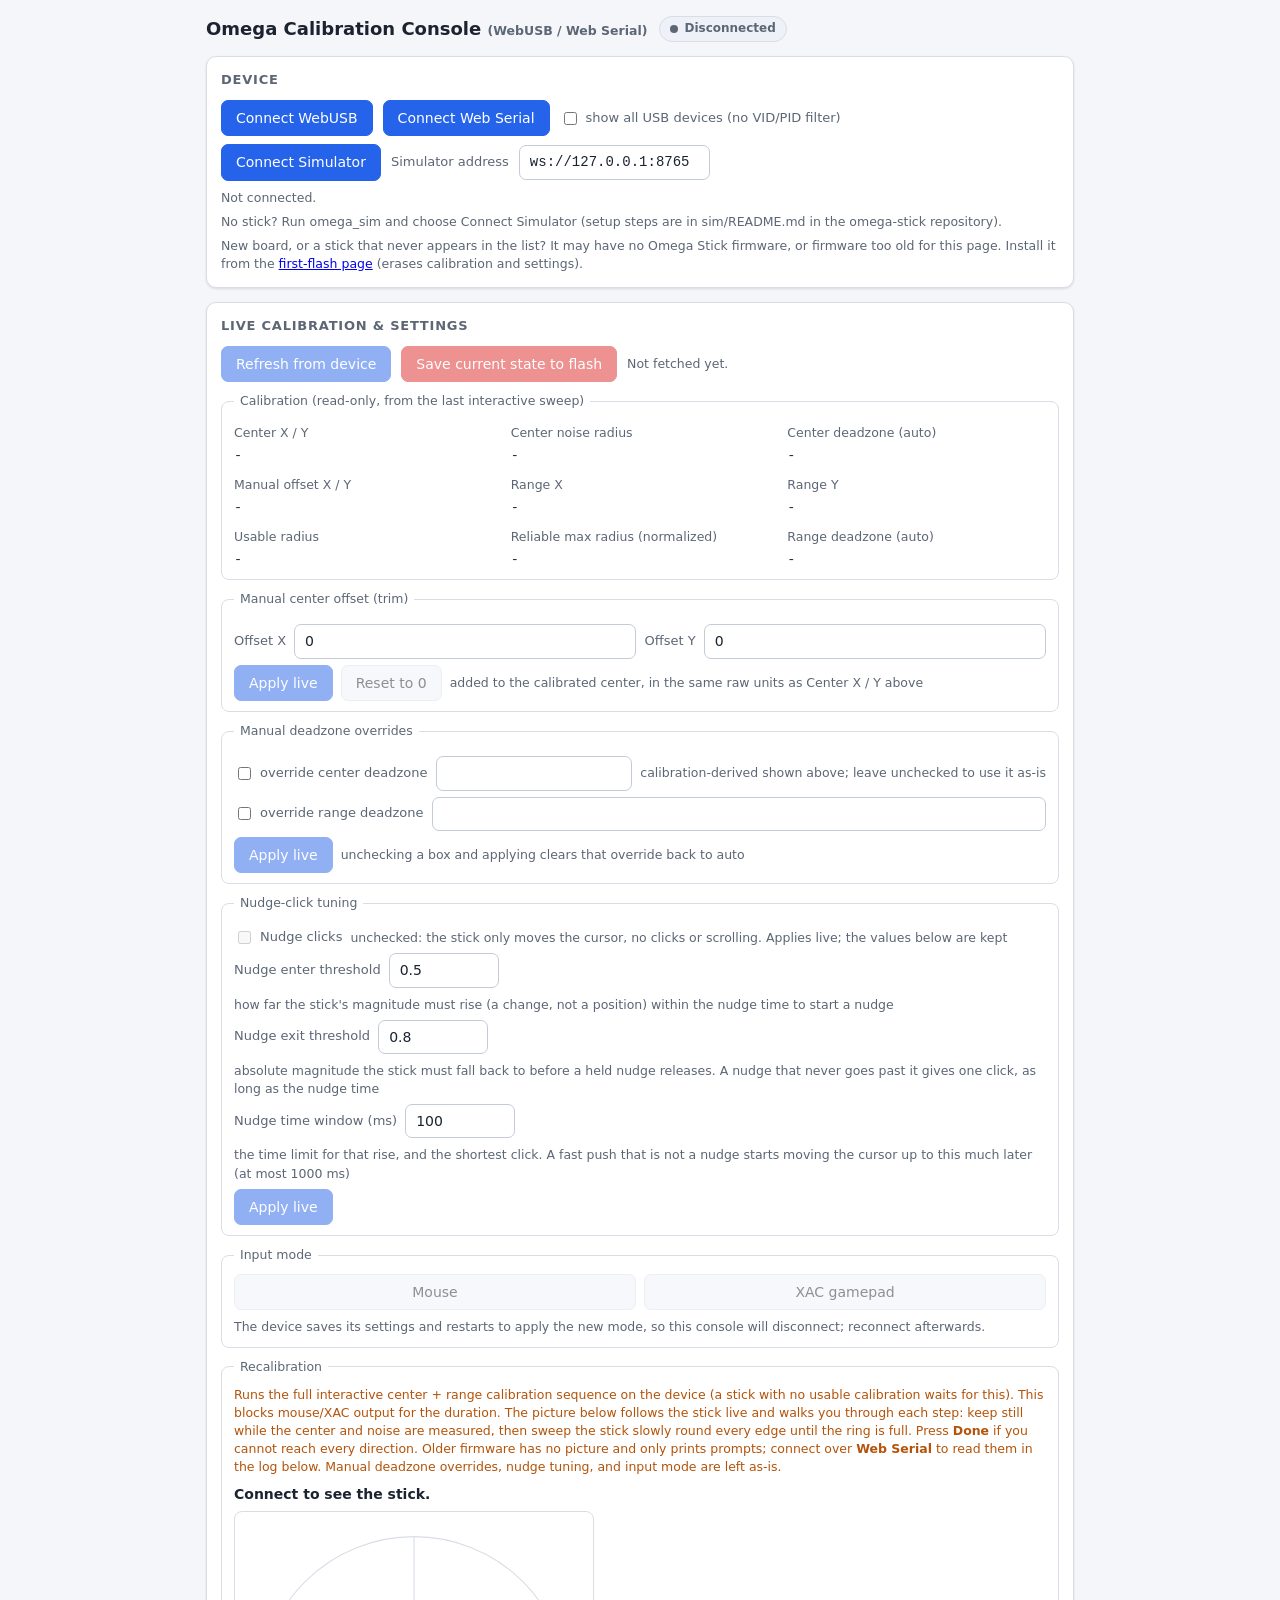
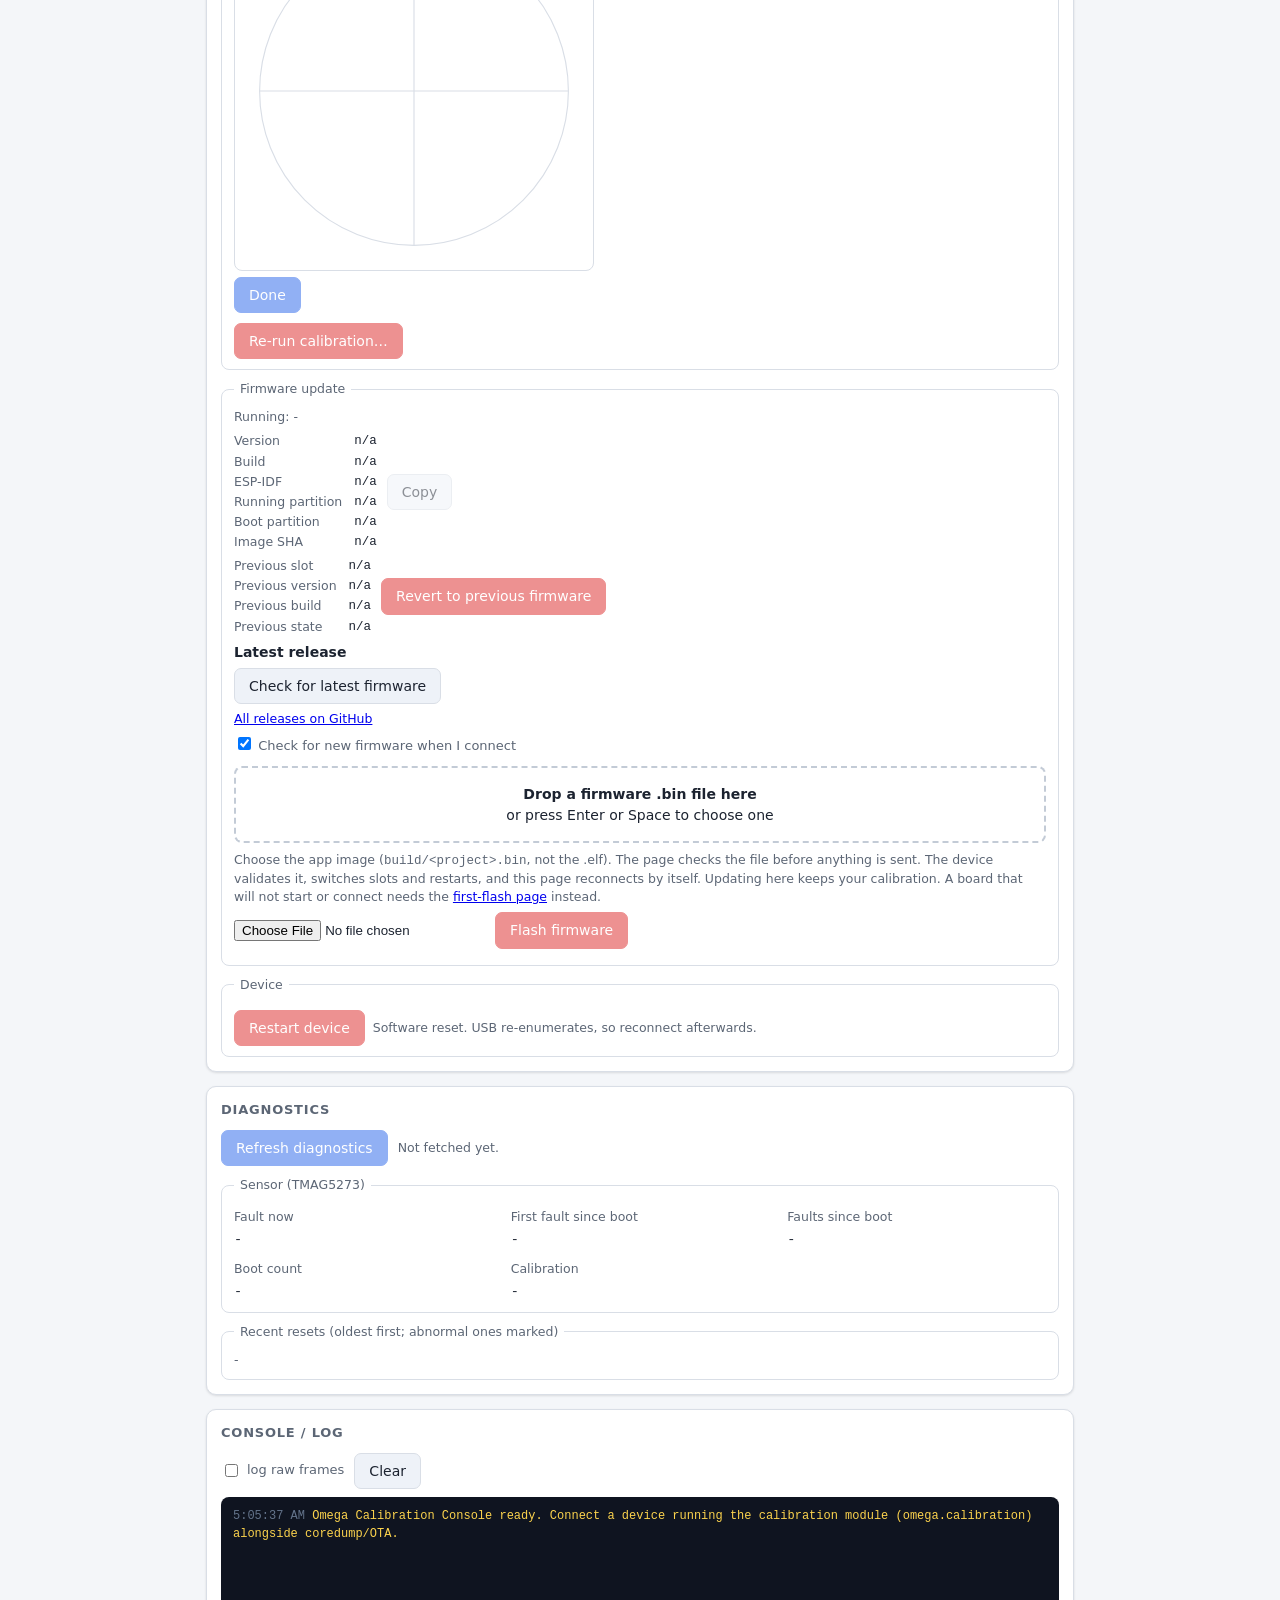
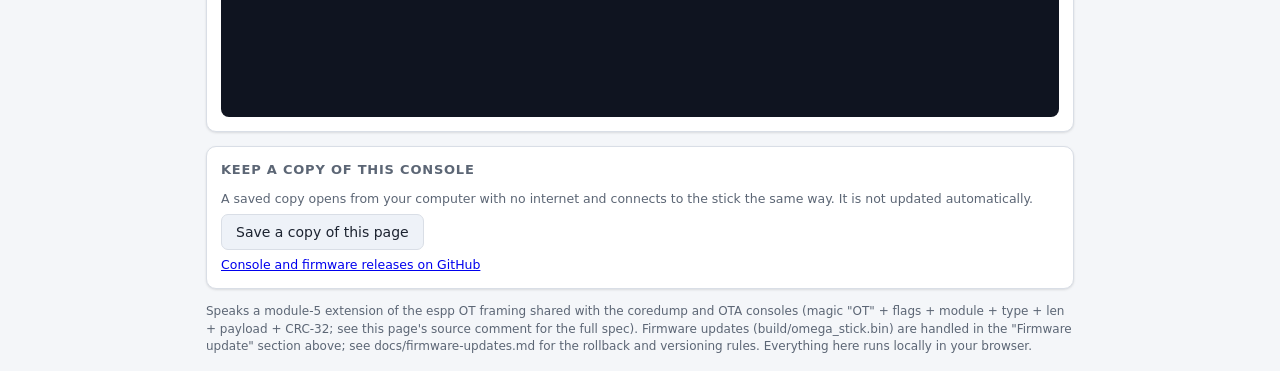
==== commit 79ab8ccf: "Merge remote-tracking branch 'origin/main' into fix/nudge-cursor-movement # Conflicts: #	CHANGELOG.m" ====
--- a/components/omega_calibration/web/calibration_console.html
+++ b/components/omega_calibration/web/calibration_console.html
@@ -696,17 +696,17 @@
         <div class="edit-row">
           <label for="nudgeEnter">Nudge enter threshold</label>
           <input type="number" id="nudgeEnter" step="0.01" min="0.05" max="1" value="0.5">
-          <span class="muted">magnitude CHANGE (delta), measured once per time window, that starts a nudge</span>
+          <span class="muted">how far the stick's magnitude must rise (a change, not a position) within the nudge time to start a nudge</span>
         </div>
         <div class="edit-row">
           <label for="nudgeExit">Nudge exit threshold</label>
           <input type="number" id="nudgeExit" step="0.01" min="0" max="1" value="0.8">
-          <span class="muted">absolute magnitude the stick must fall back to before a held nudge releases</span>
+          <span class="muted">absolute magnitude the stick must fall back to before a held nudge releases. A nudge that never goes past it gives one click, as long as the nudge time</span>
         </div>
         <div class="edit-row">
           <label for="nudgeTime">Nudge time window (ms)</label>
           <input type="number" id="nudgeTime" step="10" min="0" max="2000" value="100">
-          <span class="muted">how often the enter-threshold delta is measured</span>
+          <span class="muted">the time limit for that rise, and the shortest click. A fast push that is not a nudge starts moving the cursor up to this much later (at most 1000 ms)</span>
         </div>
         <div class="edit-row">
           <button id="applyNudgeBtn" class="primary" disabled>Apply live</button>
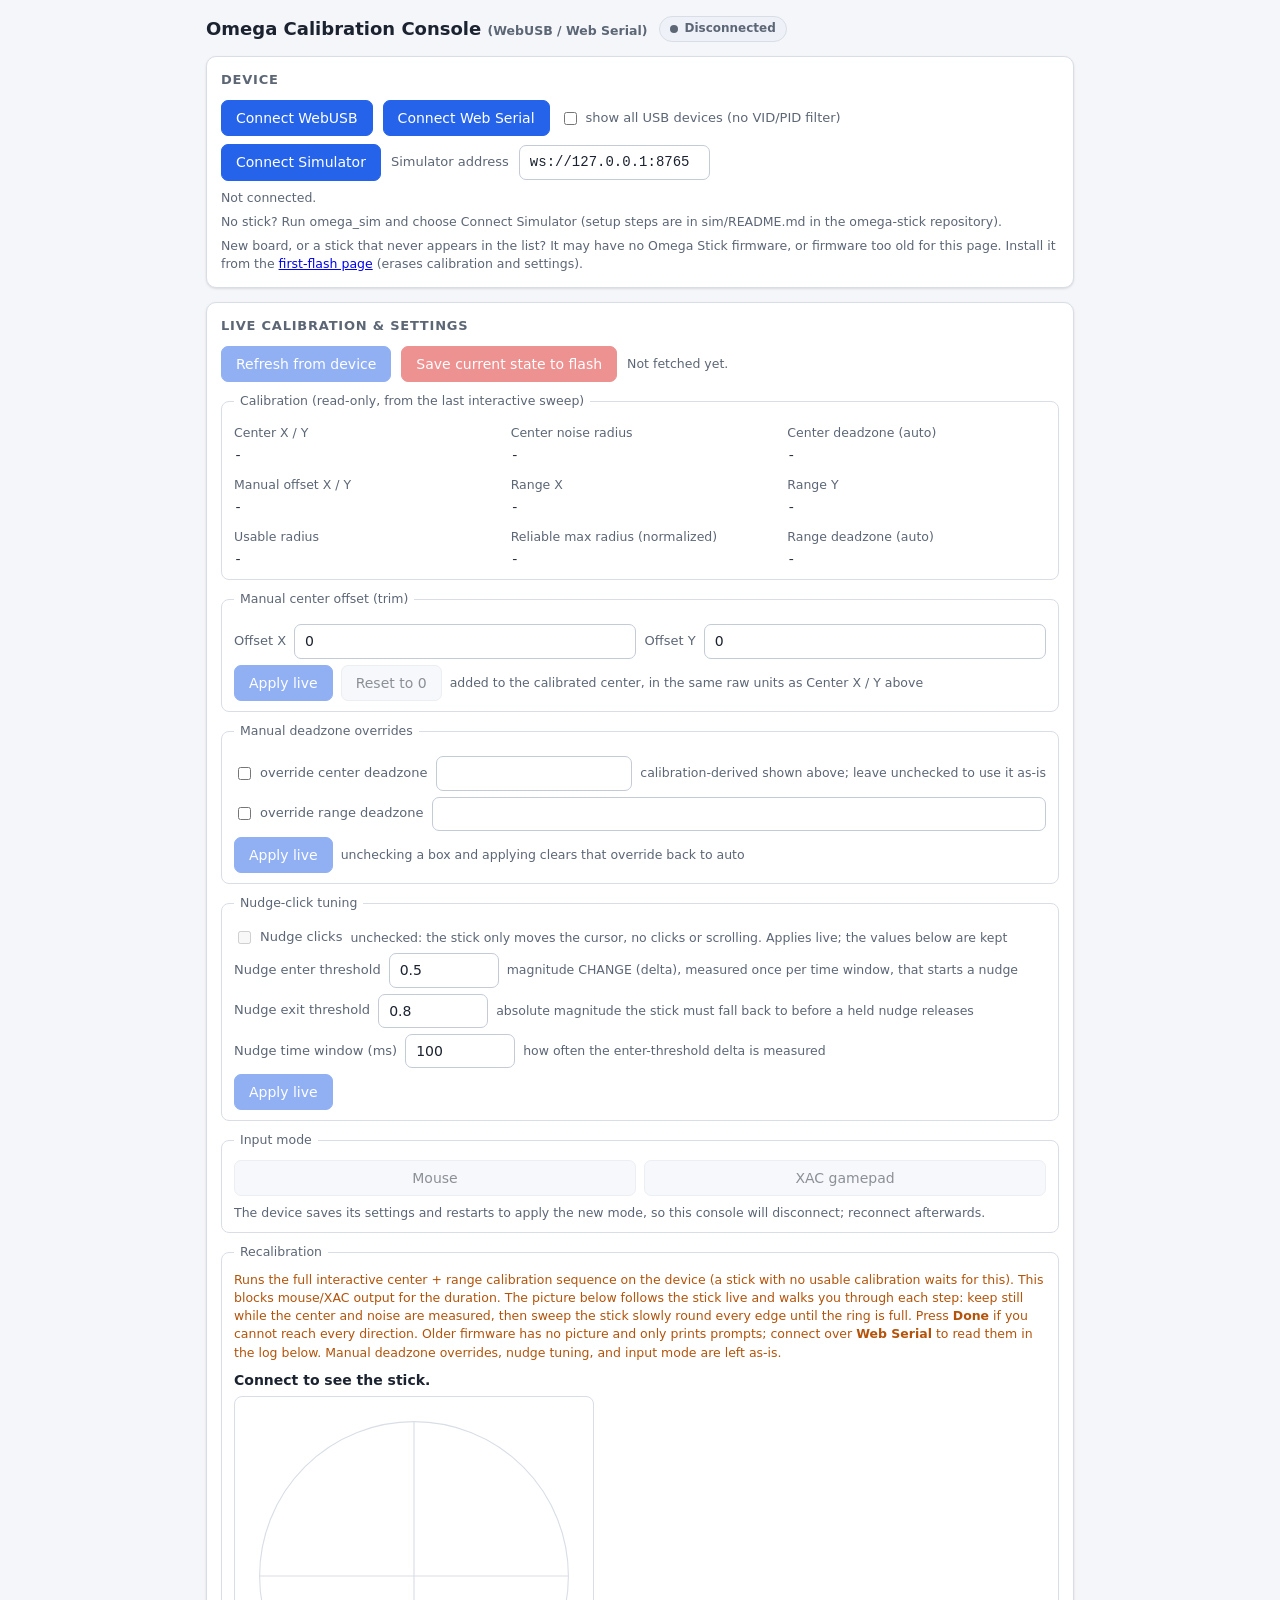
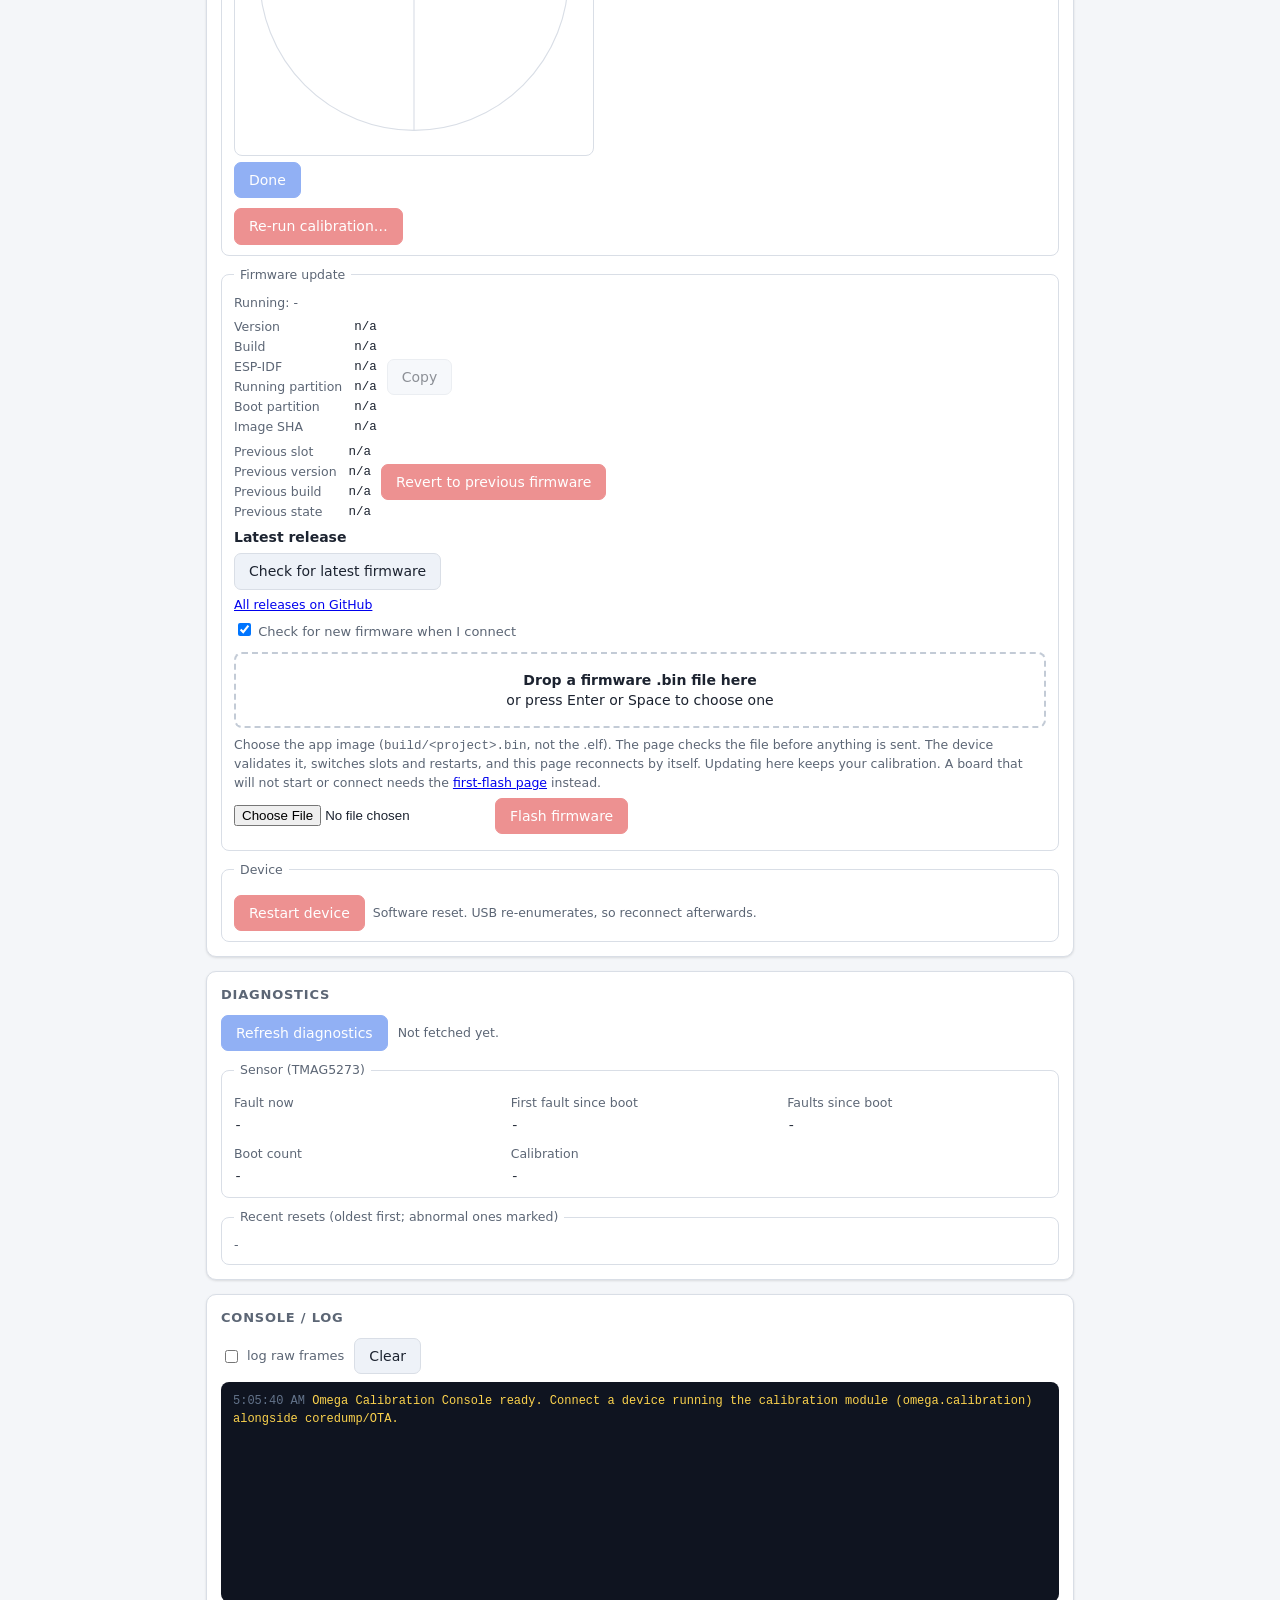
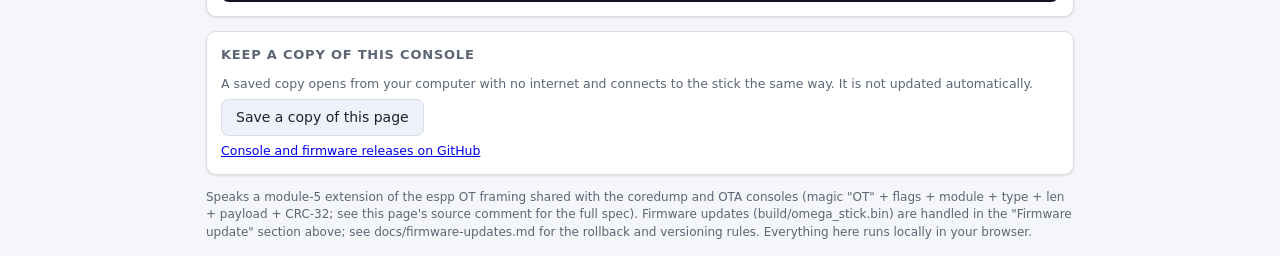
==== commit e814c780: "Merge remote-tracking branch 'origin/main' into fix/atomic-config-save # Conflicts: #	CHANGELOG.md" ====
--- a/components/omega_calibration/web/calibration_console.html
+++ b/components/omega_calibration/web/calibration_console.html
@@ -696,17 +696,17 @@
         <div class="edit-row">
           <label for="nudgeEnter">Nudge enter threshold</label>
           <input type="number" id="nudgeEnter" step="0.01" min="0.05" max="1" value="0.5">
-          <span class="muted">how far the stick's magnitude must rise (a change, not a position) within the nudge time to start a nudge</span>
+          <span class="muted">magnitude CHANGE (delta), measured once per time window, that starts a nudge</span>
         </div>
         <div class="edit-row">
           <label for="nudgeExit">Nudge exit threshold</label>
           <input type="number" id="nudgeExit" step="0.01" min="0" max="1" value="0.8">
-          <span class="muted">absolute magnitude the stick must fall back to before a held nudge releases. A nudge that never goes past it gives one click, as long as the nudge time</span>
+          <span class="muted">absolute magnitude the stick must fall back to before a held nudge releases</span>
         </div>
         <div class="edit-row">
           <label for="nudgeTime">Nudge time window (ms)</label>
           <input type="number" id="nudgeTime" step="10" min="0" max="2000" value="100">
-          <span class="muted">the time limit for that rise, and the shortest click. A fast push that is not a nudge starts moving the cursor up to this much later (at most 1000 ms)</span>
+          <span class="muted">how often the enter-threshold delta is measured</span>
         </div>
         <div class="edit-row">
           <button id="applyNudgeBtn" class="primary" disabled>Apply live</button>
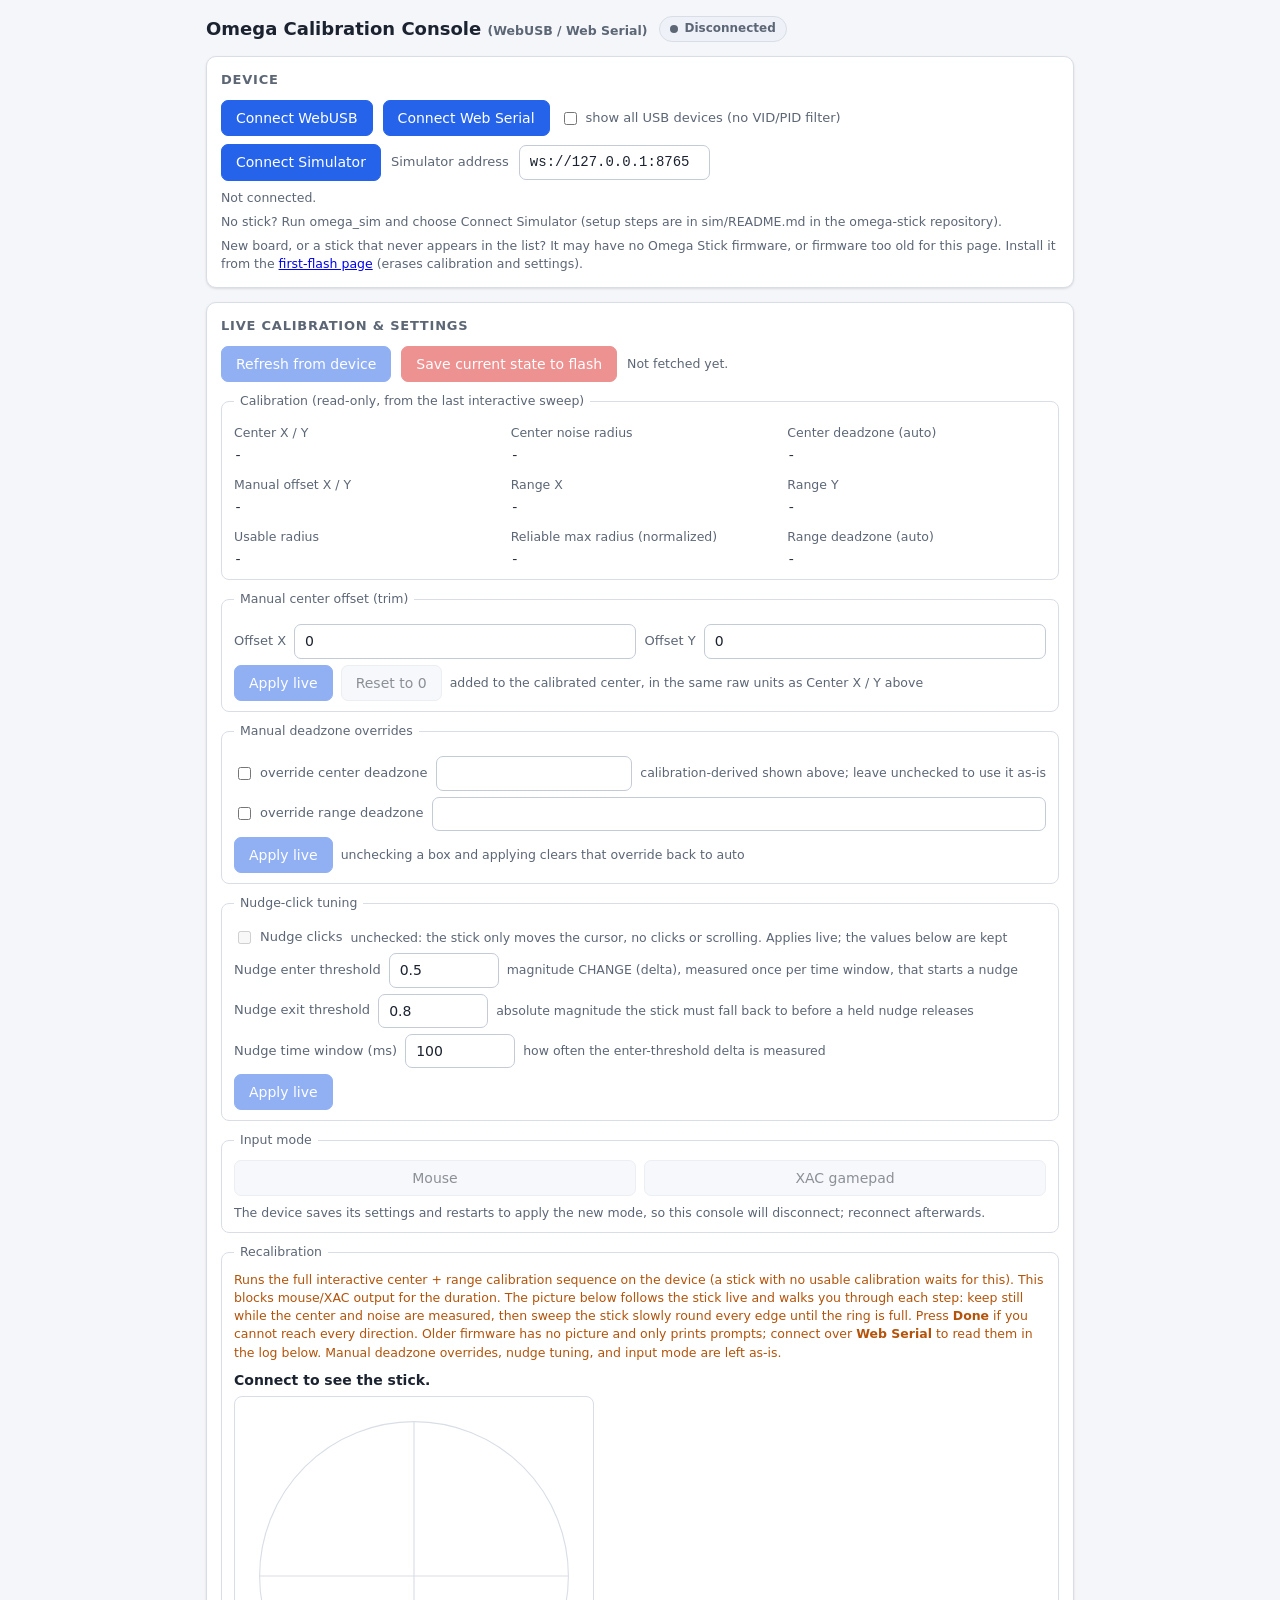
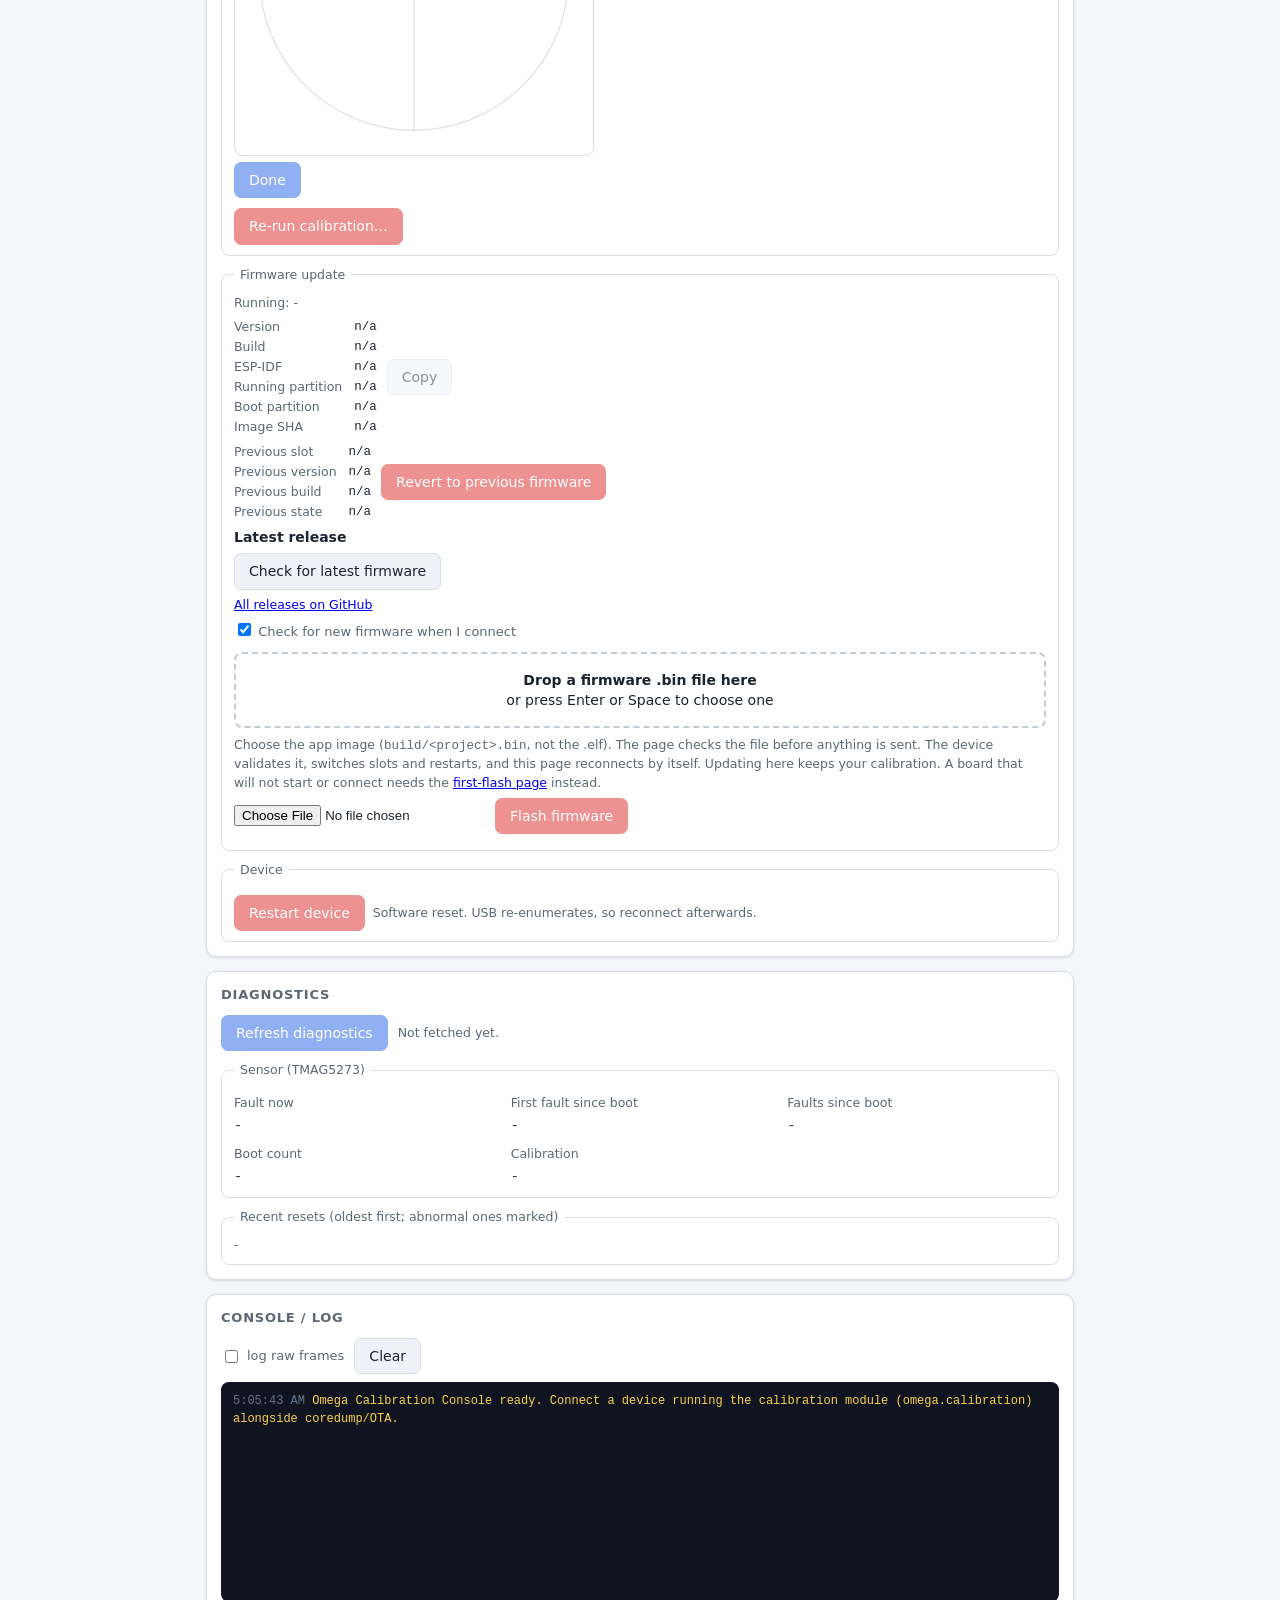
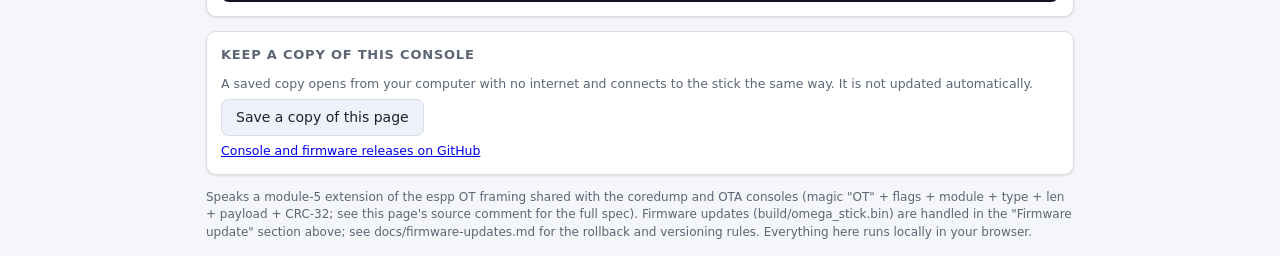
==== commit 776dce04: "Bound the nudge time and validate every settings value on load SET_NUDGE_SETTINGS accepted any nudge" ====
--- a/components/omega_calibration/web/calibration_console.html
+++ b/components/omega_calibration/web/calibration_console.html
@@ -705,7 +705,7 @@
         </div>
         <div class="edit-row">
           <label for="nudgeTime">Nudge time window (ms)</label>
-          <input type="number" id="nudgeTime" step="10" min="0" max="2000" value="100">
+          <input type="number" id="nudgeTime" step="10" min="10" max="1000" value="100">
           <span class="muted">how often the enter-threshold delta is measured</span>
         </div>
         <div class="edit-row">
@@ -1216,6 +1216,18 @@
     v.setFloat32(5, rangeOn ? rangeVal : 0, true);
     return payload;
   }
+  // Bounds on the nudge time in ms: the same ones the device enforces
+  // (OmegaCalibration::MIN_NUDGE_TIME / MAX_NUDGE_TIME).
+  const MIN_NUDGE_TIME_MS = 10;
+  const MAX_NUDGE_TIME_MS = 1000;
+  // Returns null when timeMs is an acceptable nudge time, else a plain message.
+  function nudgeTimeError(timeMs) {
+    if (!Number.isInteger(timeMs) || timeMs < MIN_NUDGE_TIME_MS || timeMs > MAX_NUDGE_TIME_MS) {
+      return "Nudge time window must be a whole number of milliseconds from " +
+             MIN_NUDGE_TIME_MS + " to " + MAX_NUDGE_TIME_MS + ".";
+    }
+    return null;
+  }
   function encodeSetNudgeSettings(enter, exit, timeMs) {
     const payload = new Uint8Array(12);
     const v = new DataView(payload.buffer);
@@ -2560,6 +2572,7 @@
     parseErrorReply, parseDiscovery, selectCalibrationModule, decodeState, decodeDiagnostics,
     encodeSetManualOffset, encodeSetDeadzoneOverride,
     encodeSetNudgeSettings, encodeSetInputMode, encodeSetNudgeEnabled,
+    MIN_NUDGE_TIME_MS, MAX_NUDGE_TIME_MS, nudgeTimeError,
     encodeSetPositionStream, buildSetPositionStream, parseCalibrationProgress, STAGE_NAME,
     NUDGE_SWITCH_UNSUPPORTED_NOTE, nudgeControls,
   };
@@ -2580,7 +2593,7 @@
     const {
       MAX_FRAME, MODULE_CALIBRATION, MODULE_DISCOVERY, T_LIST_MODULES, PROTOCOL_ID, PROTOCOL_VERSION, TYPE, INPUT_MODE,
       buildFrame, FrameParser, readU32, parseErrorReply, parseDiscovery, selectCalibrationModule, decodeState, decodeDiagnostics,
-      encodeSetManualOffset, encodeSetDeadzoneOverride, encodeSetNudgeSettings, encodeSetInputMode, encodeSetNudgeEnabled,
+      encodeSetManualOffset, encodeSetDeadzoneOverride, encodeSetNudgeSettings, encodeSetInputMode, encodeSetNudgeEnabled, nudgeTimeError,
       encodeSetPositionStream, parseCalibrationProgress,
       nudgeControls,
       inspectImage, buildFlashPlan, buildRevertPlan, decideOutcome, CONFIRM_CHECKS, runConfirmCheck, confirmFailureNotice, describeSensorState,
@@ -3430,9 +3443,8 @@
       if (!Number.isFinite(exit) || exit < 0 || exit > 1) {
         logLine("err", "Nudge exit threshold must be a number in [0, 1]."); return;
       }
-      if (!Number.isFinite(timeMs) || timeMs < 0) {
-        logLine("err", "Nudge time window must be a non-negative number of milliseconds."); return;
-      }
+      const timeErr = nudgeTimeError(timeMs);
+      if (timeErr) { logLine("err", timeErr); return; }
       const payload = encodeSetNudgeSettings(enter, exit, timeMs);
       busy = true; updateUI(); setStatus("busy", "Applying nudge settings...");
       try {
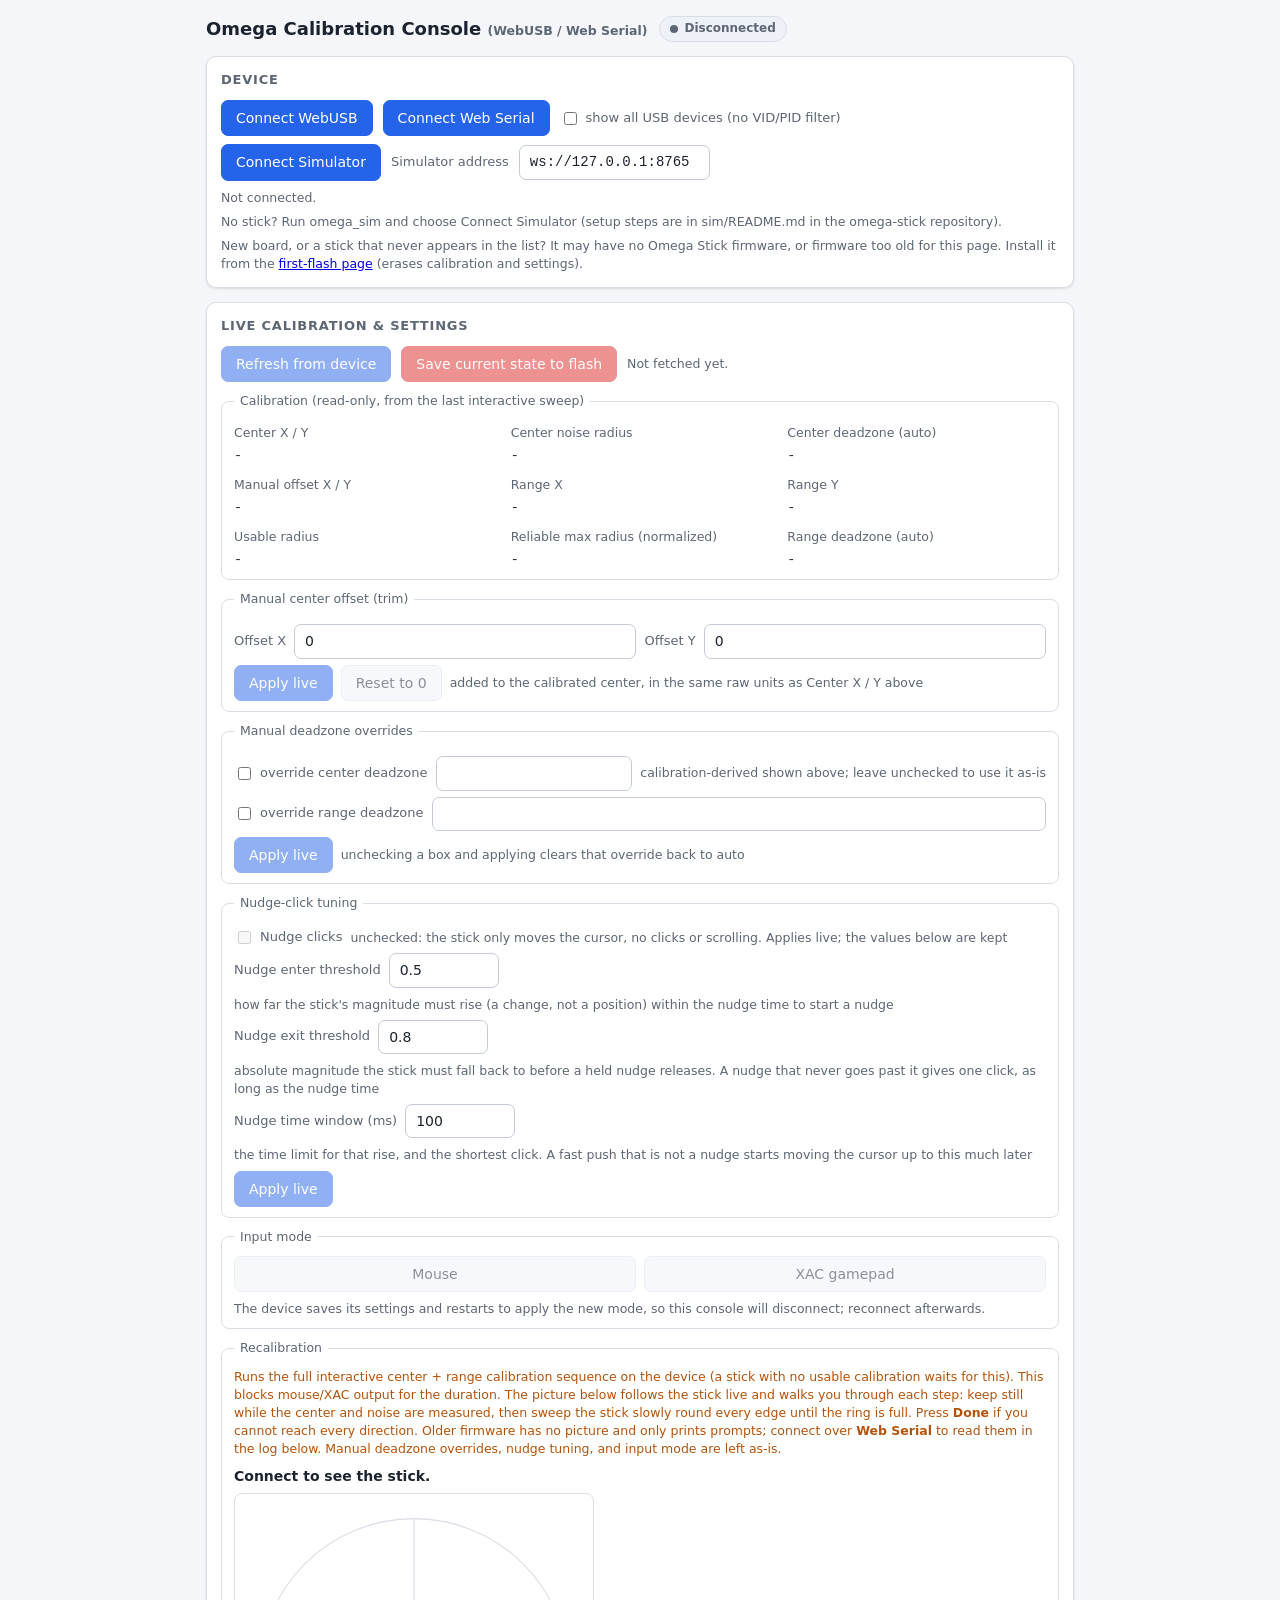
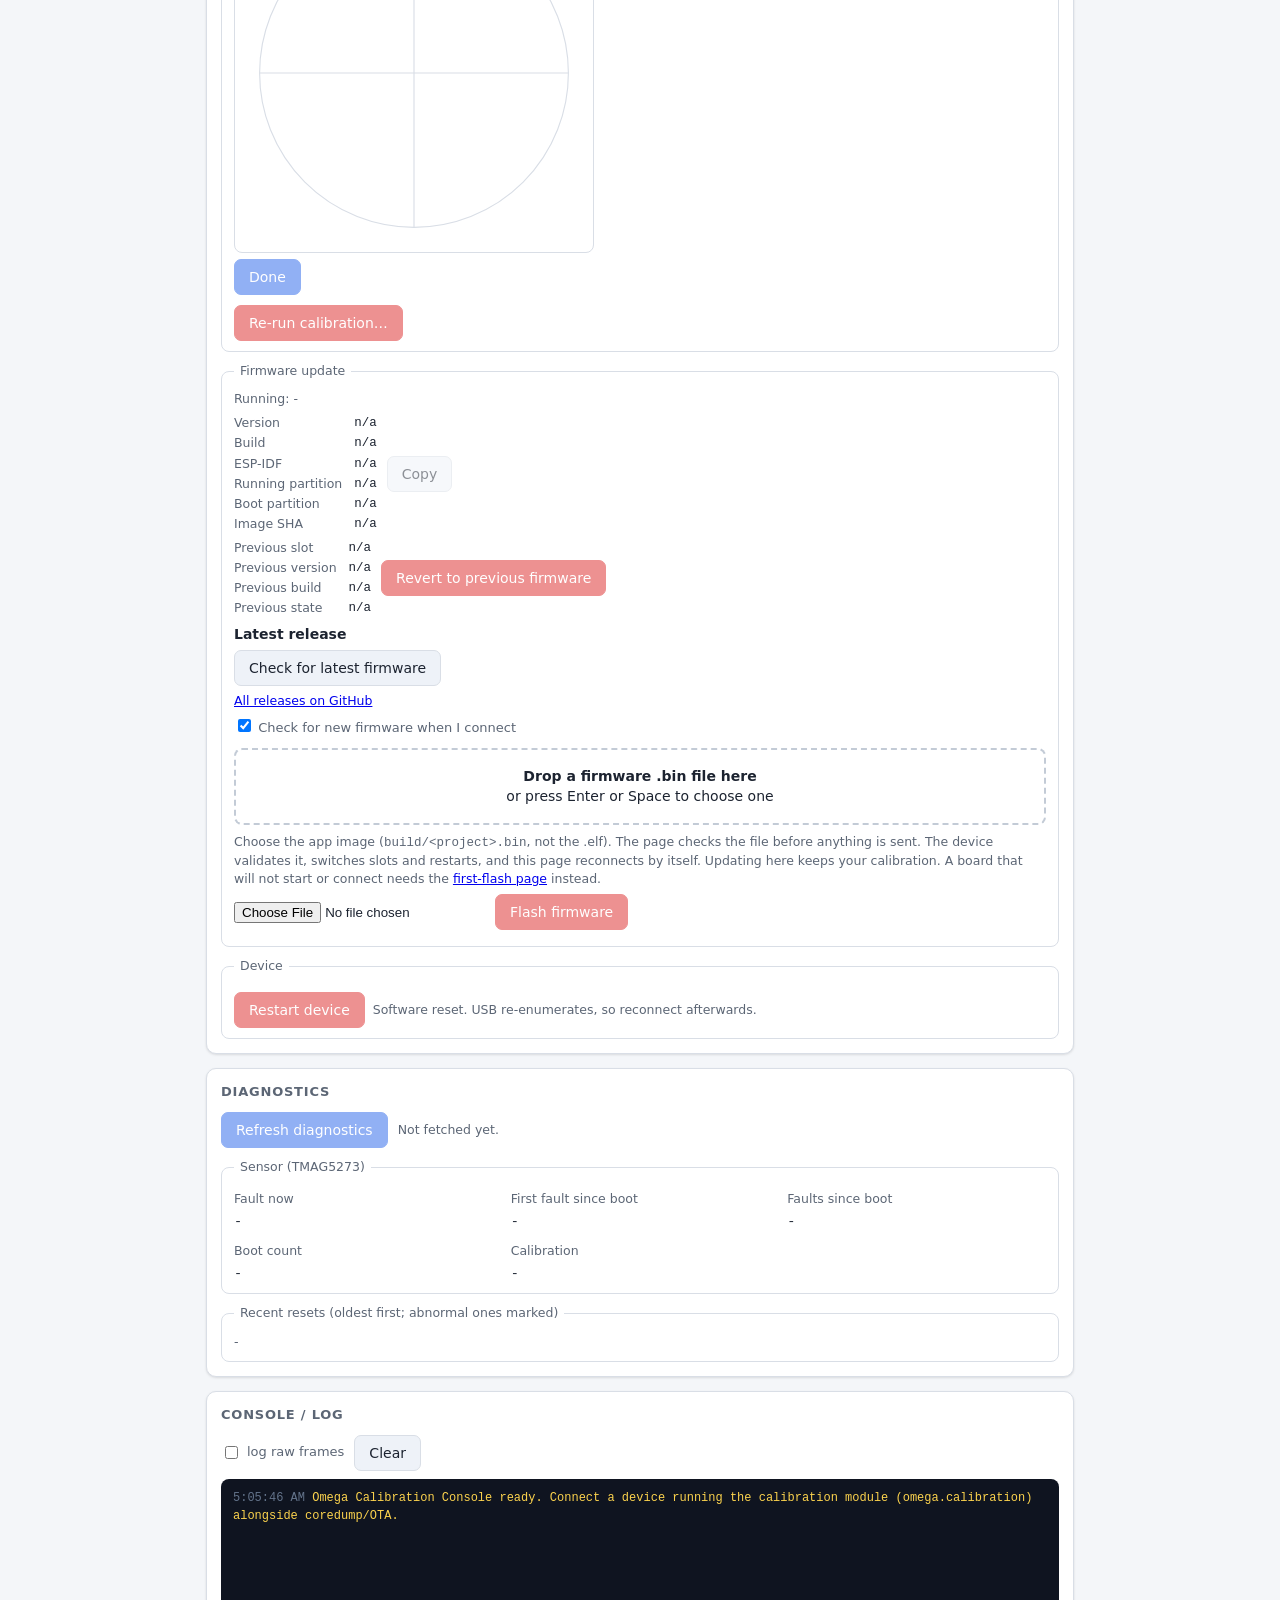
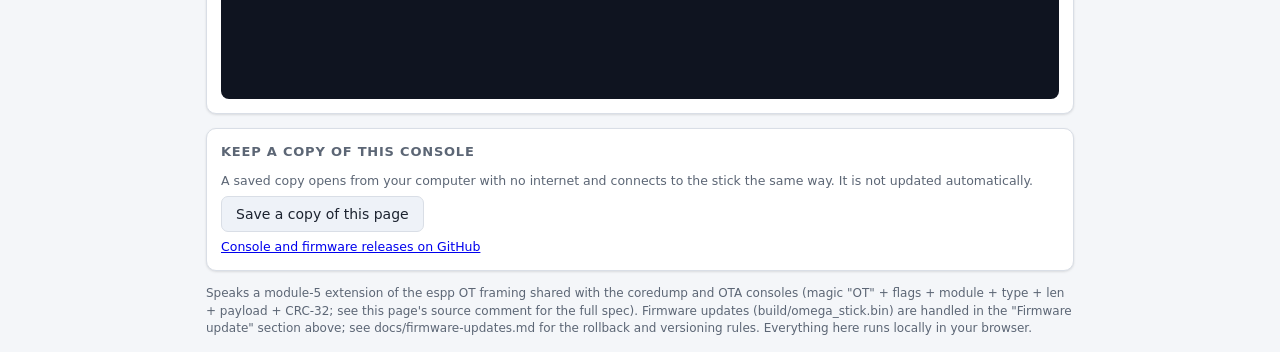
==== commit 4ea7f95a: "Merge main into fix/nudge-cursor-movement Brings in #130 (nudge time bounds and settings file checks" ====
--- a/components/omega_calibration/web/calibration_console.html
+++ b/components/omega_calibration/web/calibration_console.html
@@ -696,17 +696,17 @@
         <div class="edit-row">
           <label for="nudgeEnter">Nudge enter threshold</label>
           <input type="number" id="nudgeEnter" step="0.01" min="0.05" max="1" value="0.5">
-          <span class="muted">magnitude CHANGE (delta), measured once per time window, that starts a nudge</span>
+          <span class="muted">how far the stick's magnitude must rise (a change, not a position) within the nudge time to start a nudge</span>
         </div>
         <div class="edit-row">
           <label for="nudgeExit">Nudge exit threshold</label>
           <input type="number" id="nudgeExit" step="0.01" min="0" max="1" value="0.8">
-          <span class="muted">absolute magnitude the stick must fall back to before a held nudge releases</span>
+          <span class="muted">absolute magnitude the stick must fall back to before a held nudge releases. A nudge that never goes past it gives one click, as long as the nudge time</span>
         </div>
         <div class="edit-row">
           <label for="nudgeTime">Nudge time window (ms)</label>
           <input type="number" id="nudgeTime" step="10" min="10" max="1000" value="100">
-          <span class="muted">how often the enter-threshold delta is measured</span>
+          <span class="muted">the time limit for that rise, and the shortest click. A fast push that is not a nudge starts moving the cursor up to this much later</span>
         </div>
         <div class="edit-row">
           <button id="applyNudgeBtn" class="primary" disabled>Apply live</button>
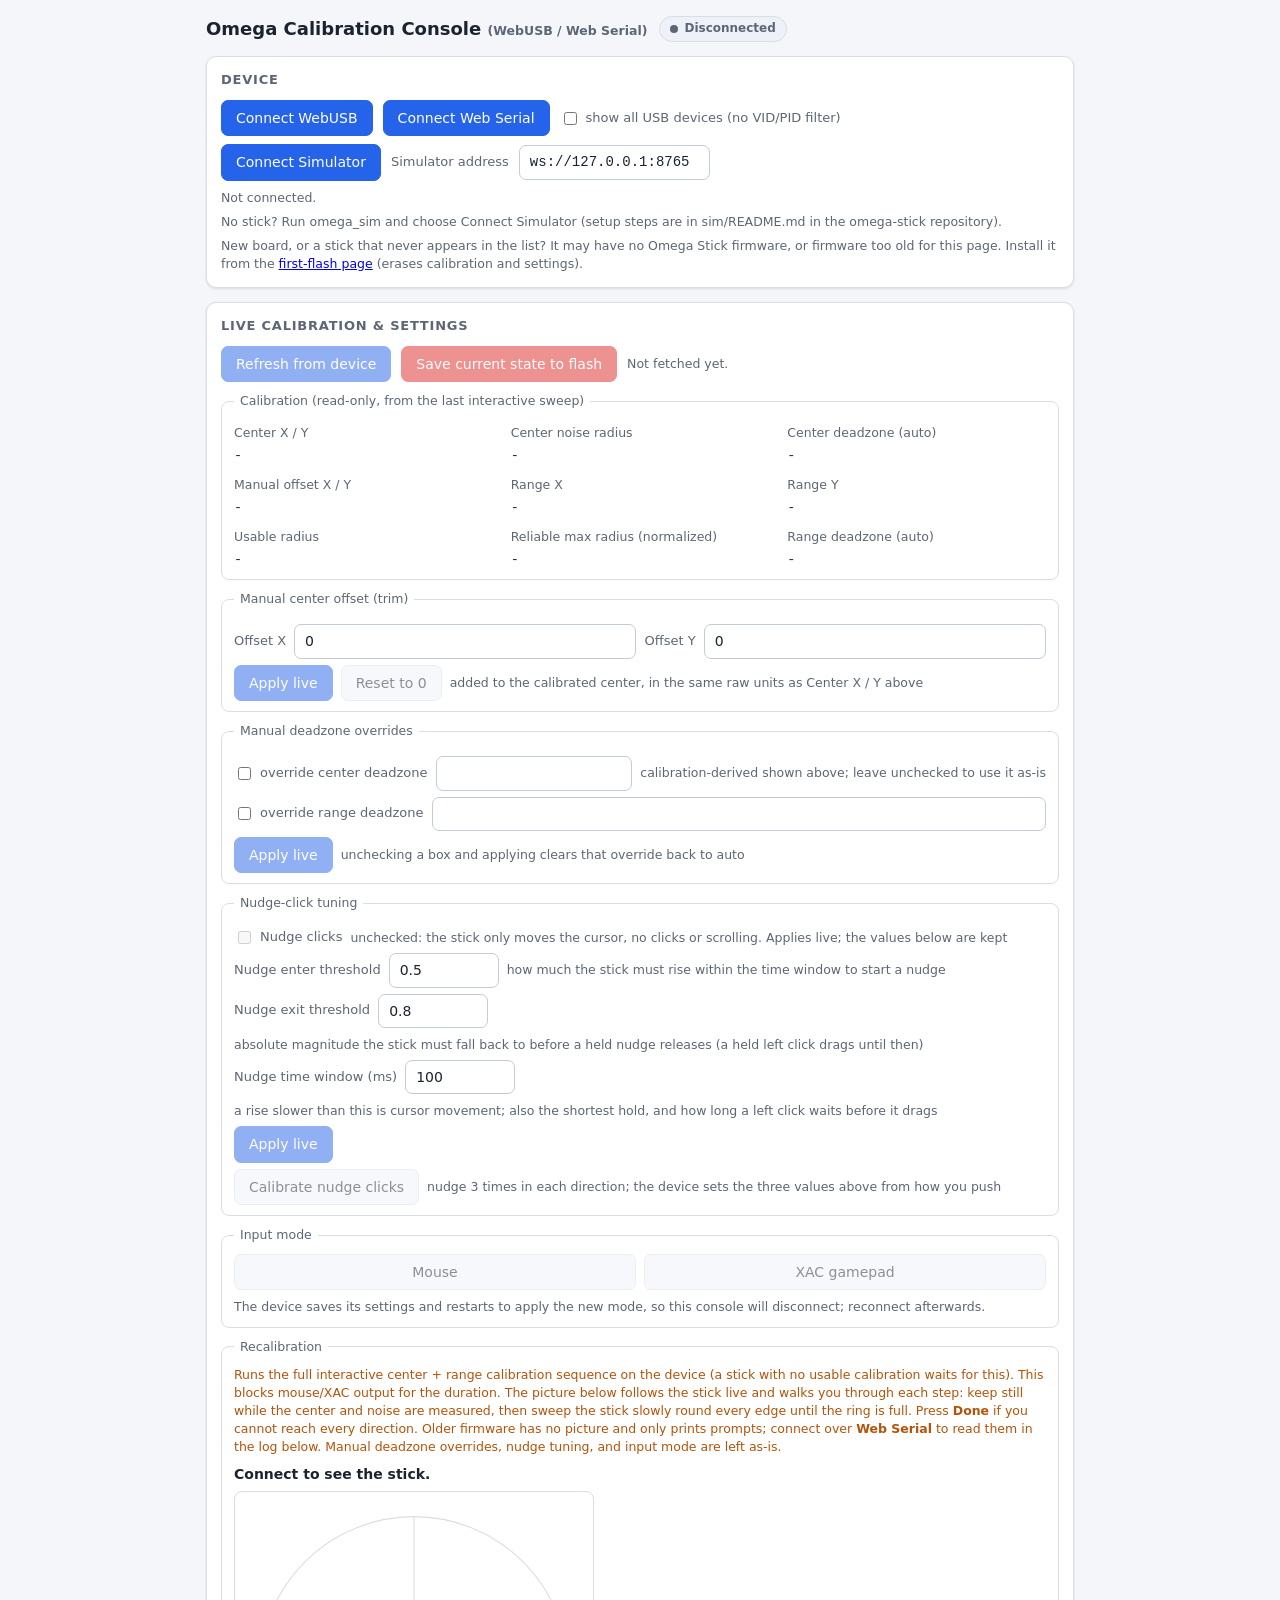
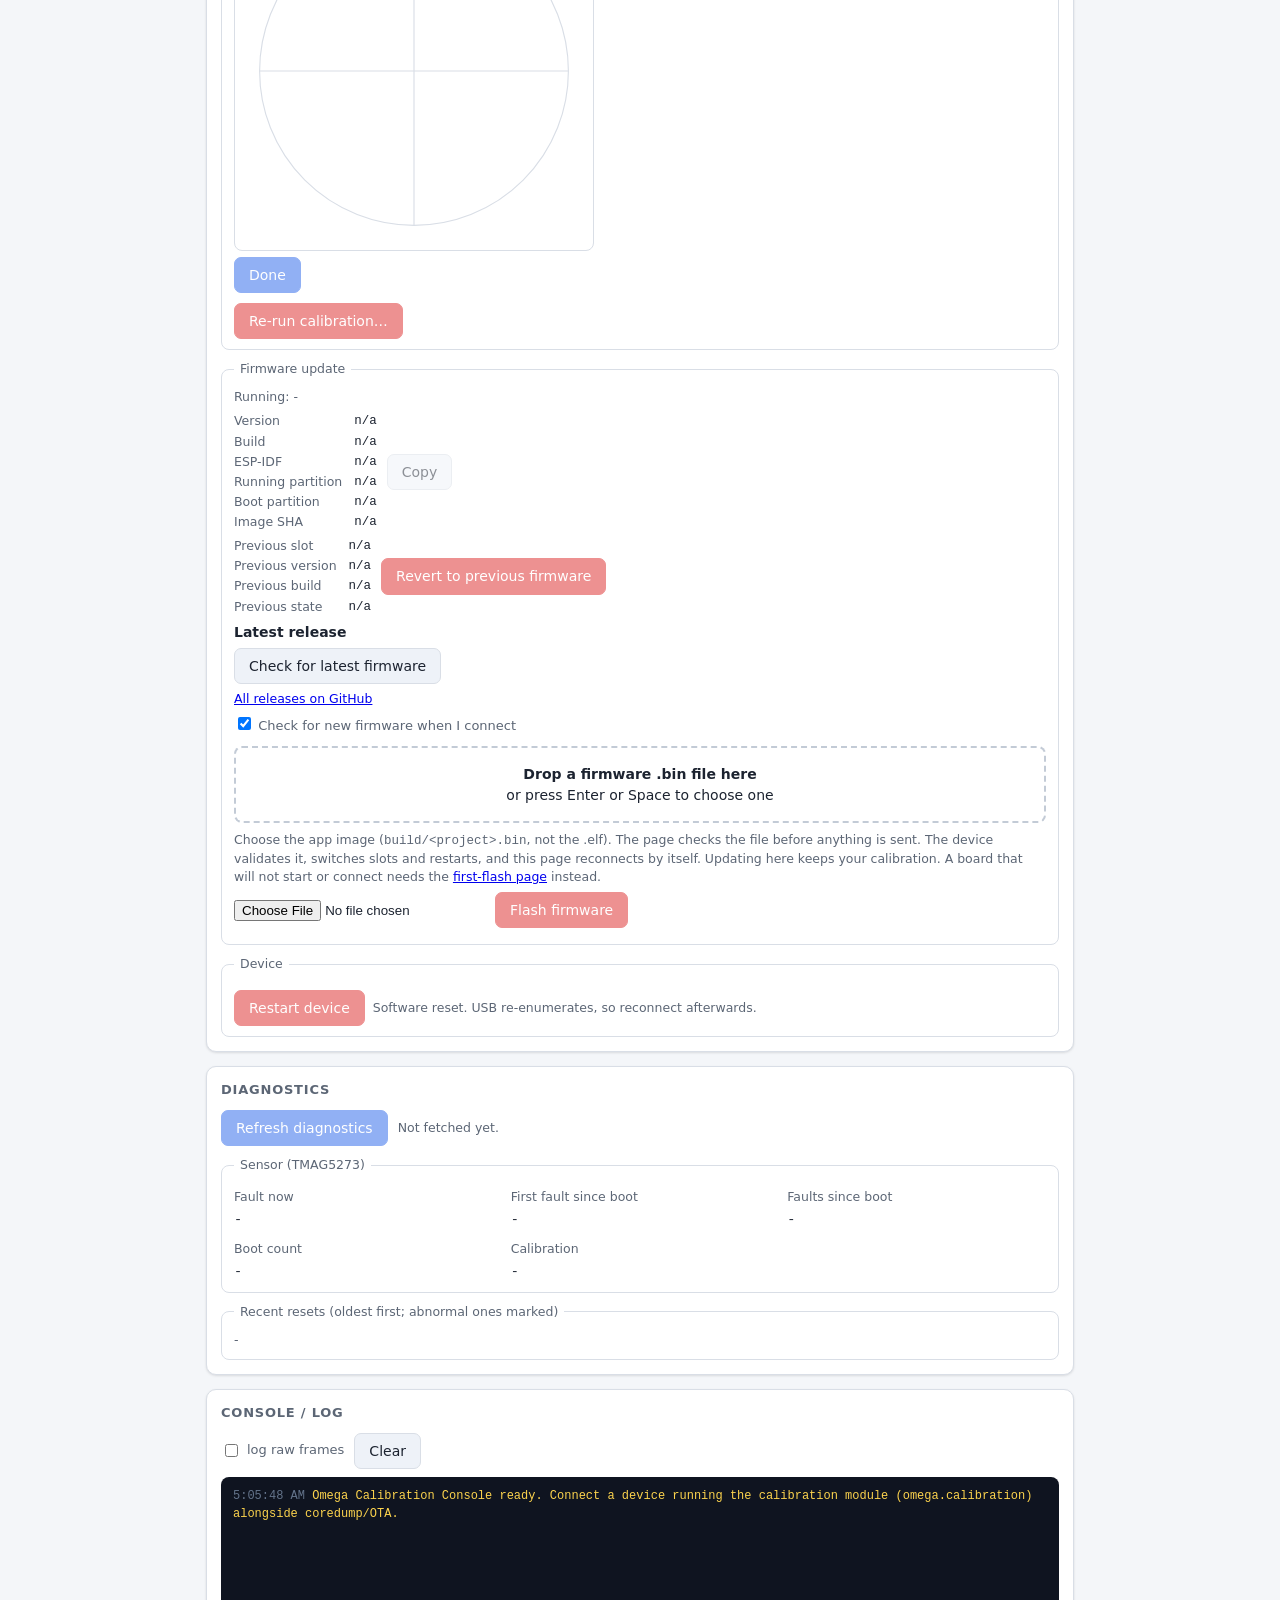
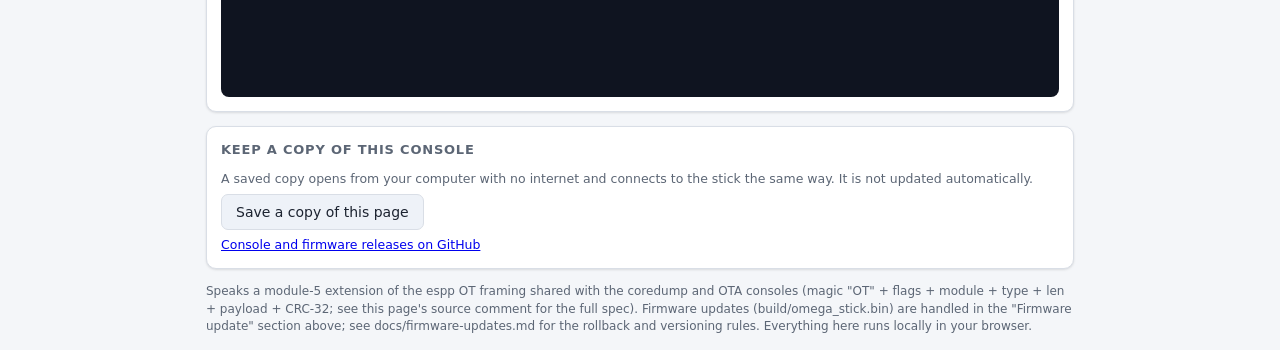
==== commit 7e28e3f2: "Merge main and repair the nudge calibration branch The two earlier commits on this branch were made " ====
--- a/components/omega_calibration/web/calibration_console.html
+++ b/components/omega_calibration/web/calibration_console.html
@@ -107,6 +107,15 @@
                                                             nudge clicks always
                                                             on, the checkbox is
                                                             shown disabled)
+                      u8  nudge_calibrated                 (0/1: the nudge
+                                                            settings came from
+                                                            a nudge
+                                                            calibration;
+                                                            firmware without it
+                                                            sends 80 bytes and
+                                                            has no
+                                                            START_NUDGE_
+                                                            CALIBRATION)
       0x57 RESTART                (no payload) -- reply OK is sent first, then
                                    the device reboots ~750 ms later (USB
                                    re-enumerates; reconnect afterwards).
@@ -159,6 +168,24 @@
                                    Firmware before protocol v2 never replies:
                                    the console treats a timeout as "no live
                                    view" and falls back to printed prompts.
+      0x64 START_NUDGE_CALIBRATION (no payload) -- ASYNC: the device asks for
+                                   3 nudges in each direction (forward,
+                                   right, back, left), measures them, and
+                                   works the three nudge settings out of
+                                   them; output is neutral meanwhile.
+                                   Progress and the outcome arrive as
+                                   NUDGE_CALIBRATION frames, exactly one of
+                                   them final per accepted start. On
+                                   success the device applies and saves the
+                                   settings, sets nudge_calibrated and turns
+                                   nudge clicks on. Reply OK, or ERROR (busy
+                                   while one runs, operation_not_permitted
+                                   in XAC mode). Firmware without it does
+                                   not answer it (see STATE's last byte).
+      0x65 CANCEL_NUDGE_CALIBRATION (no payload) -- stops it, changing
+                                   nothing. Reply OK with u32 1 when one was
+                                   running (its CANCELLED report follows),
+                                   0 when none was.
       The OTA messages reply ERROR (function_not_supported) if the firmware
       was built without an OTA engine wired in.
       0xD2 FW_INFO  (reply to GET_FW_INFO) -- u8 pending_verify (0/1),
@@ -224,6 +251,24 @@
                     Stop parsing when the payload runs out; later firmware may
                     append fields. Never satisfies a pending request.
 
+      0xD5 NUDGE_CALIBRATION  UNSOLICITED -- a nudge calibration's progress
+                    (every 50 ms and on every change) and its outcome.
+                    Little-endian:
+                      u8  status              0 running, 1 succeeded, 2 failed,
+                                              3 cancelled (1-3 are final)
+                      u8  accepted, u8 total  nudges counted / needed (12)
+                      u8  expected_direction  0 none, 1 left, 2 right,
+                                              3 forward, 4 back
+                      u8  last_attempt        0 none, 1 counted, 2 wrong
+                                              direction, 3 too small
+                      u8  last_direction      same codes as expected_direction
+                      u8  flags               bit0 ready (the next push counts)
+                      f32 magnitude           the stick now, 0..~1
+                      f32 nudge_enter_threshold, f32 nudge_exit_threshold,
+                      u32 nudge_time_ms       (the result; 0 unless succeeded)
+                      utf8 message            the rest: why it failed or stopped
+                    Never satisfies a pending request.
+
     Everything below is a plain client for that contract -- connect,
     GET_STATE to populate the form, edit fields, SET_* to apply live, and
     SAVE_TO_FLASH to persist. No external dependencies, no CDN, works from
@@ -335,6 +380,11 @@
     .panel h2 { font-size: 13px; text-transform: uppercase; letter-spacing: 0.06em; color: var(--text-muted); margin: 0 0 10px; }
     .row { display: flex; align-items: center; gap: 10px; flex-wrap: wrap; }
     .muted { color: var(--text-muted); font-size: 12.5px; }
+    .nudgecal { margin: 8px 0 0; padding: 10px; border: 1px solid var(--panel-border); border-radius: 6px; }
+    .nudgecal .nudge-prompt { font-weight: 600; margin: 0 0 6px; }
+    .nudgecal progress, .nudgecal meter { width: 100%; max-width: 360px; height: 12px; display: block; margin: 0 0 6px; }
+    .nudgecal progress { accent-color: var(--accent); }
+    .nudgecal p { margin: 0 0 6px; }
     .calviz { margin: 0 0 10px; }
     .calviz .cal-stage { font-weight: 600; margin: 0 0 6px; }
     .calviz progress { width: 100%; max-width: 360px; height: 10px; accent-color: var(--accent); display: block; margin: 0 0 6px; }
@@ -696,20 +746,36 @@
         <div class="edit-row">
           <label for="nudgeEnter">Nudge enter threshold</label>
           <input type="number" id="nudgeEnter" step="0.01" min="0.05" max="1" value="0.5">
-          <span class="muted">how far the stick's magnitude must rise (a change, not a position) within the nudge time to start a nudge</span>
+          <span class="muted">how much the stick must rise within the time window to start a nudge</span>
         </div>
         <div class="edit-row">
           <label for="nudgeExit">Nudge exit threshold</label>
           <input type="number" id="nudgeExit" step="0.01" min="0" max="1" value="0.8">
-          <span class="muted">absolute magnitude the stick must fall back to before a held nudge releases. A nudge that never goes past it gives one click, as long as the nudge time</span>
+          <span class="muted">absolute magnitude the stick must fall back to before a held nudge releases (a held left click drags until then)</span>
         </div>
         <div class="edit-row">
           <label for="nudgeTime">Nudge time window (ms)</label>
           <input type="number" id="nudgeTime" step="10" min="10" max="1000" value="100">
-          <span class="muted">the time limit for that rise, and the shortest click. A fast push that is not a nudge starts moving the cursor up to this much later</span>
+          <span class="muted">a rise slower than this is cursor movement; also the shortest hold, and how long a left click waits before it drags</span>
         </div>
         <div class="edit-row">
           <button id="applyNudgeBtn" class="primary" disabled>Apply live</button>
+        </div>
+        <div class="edit-row">
+          <button id="nudgeCalBtn" disabled>Calibrate nudge clicks</button>
+          <span class="muted">nudge 3 times in each direction; the device sets the three values above from how you push</span>
+        </div>
+        <p class="muted" id="nudgeCalNote" style="margin: 0 0 8px;" hidden></p>
+        <div class="nudgecal" id="nudgeCalPanel" hidden>
+          <p class="nudge-prompt" id="nudgeCalPrompt" role="status" aria-live="polite"></p>
+          <progress id="nudgeCalProgress" max="12" value="0" aria-label="Nudges counted"></progress>
+          <label class="muted" for="nudgeCalMeter">How far the stick is pushed</label>
+          <meter id="nudgeCalMeter" min="0" max="1" low="0.25" optimum="1" value="0"></meter>
+          <p class="muted" id="nudgeCalFeedback" aria-live="polite"></p>
+          <div class="edit-row">
+            <button id="nudgeCalCancelBtn" class="danger" hidden>Cancel</button>
+            <button id="nudgeCalSkipBtn" hidden>Turn on with the current values</button>
+          </div>
         </div>
       </fieldset>
 
@@ -947,11 +1013,14 @@
     SET_NUDGE_ENABLED: 0x60,
     FINISH_CALIBRATION: 0x61,
     SET_POSITION_STREAM: 0x62,
+    START_NUDGE_CALIBRATION: 0x64,
+    CANCEL_NUDGE_CALIBRATION: 0x65,
     STATE: 0xD0,
     CALIBRATION_RESULT: 0xD1,
     FW_INFO: 0xD2,
     DIAGNOSTICS: 0xD3,
     CALIBRATION_PROGRESS: 0xD4,
+    NUDGE_CALIBRATION: 0xD5,
     OK: 0xDF,
     ERROR: 0xFE,
   };
@@ -1102,12 +1171,14 @@
     return { id: MODULE_CALIBRATION, how: "missing", versionMismatch: false };
   }
 
-  // Fixed 80-byte STATE struct; see calibration_service.hpp. The trailing u8
-  // nudge_enabled is newer than the rest: firmware without the nudge on/off
-  // switch sends 79 bytes, which decodes as nudgeEnabled null (nudge clicks
-  // are always on there; see nudgeControls). Bytes after it are ignored.
+  // Fixed 81-byte STATE struct; see calibration_service.hpp. The trailing u8s
+  // are newer than the rest: firmware without the nudge on/off switch sends
+  // 79 bytes, which decodes as nudgeEnabled null (nudge clicks are always on
+  // there; see nudgeControls), and firmware without nudge calibration sends 80
+  // (or 79), which decodes as nudgeCalibrated null (see nudgeEnableAction).
+  // Bytes after them are ignored.
   function decodeState(payload) {
-    if (payload.length < 79) throw new Error("malformed STATE reply (" + payload.length + " B, expected 79 or 80)");
+    if (payload.length < 79) throw new Error("malformed STATE reply (" + payload.length + " B, expected 79 to 81)");
     const v = new DataView(payload.buffer, payload.byteOffset, payload.byteLength);
     let o = 0;
     const f32 = () => { const x = v.getFloat32(o, true); o += 4; return x; };
@@ -1130,6 +1201,7 @@
     s.nudgeTimeMs = u32();
     s.inputMode = u8();
     s.nudgeEnabled = o < payload.length ? u8() !== 0 : null;
+    s.nudgeCalibrated = o < payload.length ? u8() !== 0 : null;
     return s;
   }
 
@@ -1150,6 +1222,96 @@
       tuningDisabled: off,
       applyDisabled: !live || off,
       note: haveState && !known ? NUDGE_SWITCH_UNSUPPORTED_NOTE : "",
+    };
+  }
+
+  // ---------------------------------------------------------------------
+  // Nudge calibration (START_NUDGE_CALIBRATION / NUDGE_CALIBRATION). The
+  // device measures the nudges and works the settings out; the page only
+  // starts it, shows what each report says, and cancels it.
+  // ---------------------------------------------------------------------
+  const NUDGE_CAL_STATUS = { RUNNING: 0, SUCCEEDED: 1, FAILED: 2, CANCELLED: 3 };
+  const NUDGE_ATTEMPT = { NONE: 0, ACCEPTED: 1, WRONG_DIRECTION: 2, TOO_SMALL: 3 };
+  const NUDGE_DIRECTION = { NONE: 0, LEFT: 1, RIGHT: 2, FORWARD: 3, BACK: 4 };
+  // What each direction does once nudge clicks are on (omega_control.hpp).
+  const NUDGE_DIRECTION_TEXT = {
+    1: { name: "left", action: "scrolls up" },
+    2: { name: "right", action: "right-clicks" },
+    3: { name: "forward (away from you)", action: "left-clicks" },
+    4: { name: "back (toward you)", action: "scrolls down" },
+  };
+  // Decodes NUDGE_CALIBRATION: 23 fixed bytes, then the UTF-8 message.
+  function decodeNudgeCalibration(payload) {
+    if (payload.length < 23) throw new Error("malformed NUDGE_CALIBRATION (" + payload.length + " B, expected at least 23)");
+    const v = new DataView(payload.buffer, payload.byteOffset, payload.byteLength);
+    return {
+      status: payload[0], accepted: payload[1], total: payload[2],
+      expectedDirection: payload[3], lastAttempt: payload[4], lastDirection: payload[5],
+      ready: (payload[6] & 0x01) !== 0,
+      magnitude: v.getFloat32(7, true),
+      enterThreshold: v.getFloat32(11, true),
+      exitThreshold: v.getFloat32(15, true),
+      timeMs: v.getUint32(19, true),
+      message: new TextDecoder().decode(payload.subarray(23)),
+    };
+  }
+  function nudgeDirectionName(code) {
+    return NUDGE_DIRECTION_TEXT[code] ? NUDGE_DIRECTION_TEXT[code].name : "direction " + code;
+  }
+  // What the page says for a decoded report: `prompt` (the instruction now),
+  // `feedback` (how the last push went, "" for none), `done` (a final report)
+  // and `ok` (it succeeded).
+  function nudgeCalibrationView(r) {
+    const done = r.status !== NUDGE_CAL_STATUS.RUNNING;
+    let feedback = "";
+    if (r.lastAttempt === NUDGE_ATTEMPT.ACCEPTED) {
+      feedback = "Got it.";
+    } else if (r.lastAttempt === NUDGE_ATTEMPT.WRONG_DIRECTION) {
+      feedback = "That push went " + nudgeDirectionName(r.lastDirection) + ", so it did not count. Try again.";
+    } else if (r.lastAttempt === NUDGE_ATTEMPT.TOO_SMALL) {
+      feedback = "That push was too small to count. Push a little further.";
+    }
+    let prompt;
+    if (r.status === NUDGE_CAL_STATUS.SUCCEEDED) {
+      prompt = "Nudge clicks are calibrated and on: enter " + r.enterThreshold.toFixed(2) +
+               ", exit " + r.exitThreshold.toFixed(2) + ", window " + r.timeMs + " ms. They are saved on the device.";
+      feedback = "";
+    } else if (done) {
+      prompt = r.message || (r.status === NUDGE_CAL_STATUS.CANCELLED ? "Nudge calibration was cancelled." : "Nudge calibration failed.");
+      feedback = "";
+    } else {
+      const text = NUDGE_DIRECTION_TEXT[r.expectedDirection];
+      const perDirection = r.total >= 4 ? r.total / 4 : 1;
+      const ofThis = (r.accepted % perDirection) + 1;
+      const where = text ? text.name : nudgeDirectionName(r.expectedDirection);
+      prompt = r.ready
+        ? "Nudge " + where + " and let go (" + ofThis + " of " + perDirection + "). Once on, this " + (text ? text.action : "acts") + "."
+        : "Let go of the stick and wait a moment...";
+    }
+    return { prompt, feedback, done, ok: r.status === NUDGE_CAL_STATUS.SUCCEEDED };
+  }
+  // What ticking the "Nudge clicks" box does: "calibrate" the first time on
+  // firmware that reports nudgeCalibrated false in mouse mode, else "set"
+  // (SET_NUDGE_ENABLED as before). Older firmware (null) and XAC mode, where
+  // nudge clicks are not used, keep the plain switch.
+  function nudgeEnableAction({ enabling, nudgeCalibrated, inputMode }) {
+    return enabling && nudgeCalibrated === false && inputMode === INPUT_MODE.MOUSE ? "calibrate" : "set";
+  }
+  const NUDGE_CAL_UNSUPPORTED_NOTE = "This firmware cannot calibrate nudge clicks. Update the firmware to use it.";
+  const NUDGE_CAL_XAC_NOTE = "Nudge clicks are only used in mouse mode, so they are calibrated there.";
+  // The "Calibrate nudge clicks" button, for a decoded STATE and whether a
+  // calibration this page started is still running.
+  function nudgeCalibrationControls({ connected, busy, haveState, nudgeCalibrated, inputMode, calibrating }) {
+    const known = nudgeCalibrated === true || nudgeCalibrated === false;
+    const live = !!connected && !busy && !!haveState;
+    const xac = inputMode === INPUT_MODE.XAC;
+    let note = "";
+    if (haveState && !known) note = NUDGE_CAL_UNSUPPORTED_NOTE;
+    else if (haveState && xac) note = NUDGE_CAL_XAC_NOTE;
+    return {
+      disabled: !live || !known || xac || !!calibrating,
+      label: nudgeCalibrated === true ? "Recalibrate nudge clicks" : "Calibrate nudge clicks",
+      note,
     };
   }
 
@@ -2575,6 +2737,9 @@
     MIN_NUDGE_TIME_MS, MAX_NUDGE_TIME_MS, nudgeTimeError,
     encodeSetPositionStream, buildSetPositionStream, parseCalibrationProgress, STAGE_NAME,
     NUDGE_SWITCH_UNSUPPORTED_NOTE, nudgeControls,
+    NUDGE_CAL_STATUS, NUDGE_ATTEMPT, NUDGE_DIRECTION, NUDGE_DIRECTION_TEXT, decodeNudgeCalibration,
+    nudgeDirectionName, nudgeCalibrationView, nudgeEnableAction, nudgeCalibrationControls,
+    NUDGE_CAL_UNSUPPORTED_NOTE, NUDGE_CAL_XAC_NOTE,
   };
   globalThis.OmegaProtocol = OmegaProtocol;
   if (typeof module !== "undefined" && module.exports) module.exports = OmegaProtocol;
@@ -2596,6 +2761,7 @@
       encodeSetManualOffset, encodeSetDeadzoneOverride, encodeSetNudgeSettings, encodeSetInputMode, encodeSetNudgeEnabled, nudgeTimeError,
       encodeSetPositionStream, parseCalibrationProgress,
       nudgeControls,
+      NUDGE_CAL_STATUS, decodeNudgeCalibration, nudgeCalibrationView, nudgeEnableAction, nudgeCalibrationControls,
       inspectImage, buildFlashPlan, buildRevertPlan, decideOutcome, CONFIRM_CHECKS, runConfirmCheck, confirmFailureNotice, describeSensorState,
       calibrationNotice, describeCalibrationState,
       revertAvailability, describePrevState, reconnectDeadline, reconnectWaitText, resumesOnReconnect,
@@ -2614,7 +2780,9 @@
       0x56: "START_CALIBRATION", 0x57: "RESTART", 0x58: "OTA_BEGIN", 0x59: "OTA_DATA",
       0x5A: "OTA_FINISH", 0x5B: "OTA_ABORT", 0x5C: "GET_FW_INFO", 0x5D: "MARK_VALID", 0x5E: "REVERT",
       0x5F: "GET_DIAGNOSTICS", 0x60: "SET_NUDGE_ENABLED", 0x61: "FINISH_CALIBRATION", 0x62: "SET_POSITION_STREAM",
-      0xD0: "STATE", 0xD1: "CALIBRATION_RESULT", 0xD2: "FW_INFO", 0xD3: "DIAGNOSTICS", 0xD4: "CALIBRATION_PROGRESS", 0xDF: "OK", 0xFE: "ERROR",
+      0x64: "START_NUDGE_CALIBRATION", 0x65: "CANCEL_NUDGE_CALIBRATION",
+      0xD0: "STATE", 0xD1: "CALIBRATION_RESULT", 0xD2: "FW_INFO", 0xD3: "DIAGNOSTICS", 0xD4: "CALIBRATION_PROGRESS",
+      0xD5: "NUDGE_CALIBRATION", 0xDF: "OK", 0xFE: "ERROR",
     };
     const CMD_TIMEOUT_MS = 5000;
     const SAVE_TIMEOUT_MS = 8000; // flash write may take longer than a live-apply
@@ -2632,6 +2800,8 @@
                       "offsetX", "offsetY", "applyOffsetBtn", "zeroOffsetBtn",
                       "centerDzEnable", "centerDzValue", "rangeDzEnable", "rangeDzValue", "applyDeadzoneBtn",
                       "nudgeEnabled", "nudgeEnabledNote", "nudgeEnter", "nudgeExit", "nudgeTime", "applyNudgeBtn",
+                      "nudgeCalBtn", "nudgeCalNote", "nudgeCalPanel", "nudgeCalPrompt", "nudgeCalProgress", "nudgeCalMeter",
+                      "nudgeCalFeedback", "nudgeCalCancelBtn", "nudgeCalSkipBtn",
                       "modeMouseBtn", "modeXacBtn",
                       "recalibrateBtn", "recalInfo", "calNeededNotice",
                       "calStageLine", "calProgress", "calSectorCount", "calCanvas", "calInstruction", "calDoneBtn", "calDoneMsg",
@@ -2896,6 +3066,11 @@
         failPending(new Error("upload cancelled by disconnect"));
         try { await transact(TYPE.OTA_ABORT, null, [TYPE.OK], 2000, 0); } catch (_) { }
       }
+      if (nudgeCalRunning) {
+        // Give the stick back now rather than at the device's idle timeout.
+        try { await transact(TYPE.CANCEL_NUDGE_CALIBRATION, null, [TYPE.OK], 2000, 0); } catch (_) { }
+        endNudgeCalibrationView("Disconnected; nudge calibration was cancelled.");
+      }
       stopPositionStream(t);
       if (transport === t) transport = null;
       linkDroppedAt = Date.now();
@@ -2916,6 +3091,7 @@
       linkDroppedAt = Date.now();
       calibrationModule = MODULE_CALIBRATION;
       state = null; haveState = false; recalPending = false;
+      if (nudgeCalRunning) endNudgeCalibrationView("The link was lost. The device stops nudge calibration by itself after 30 seconds without a nudge.");
       stopPositionStream(null);
       showCalibrationNotice(null);
       failPending(new Error("transport lost"));
@@ -3063,6 +3239,20 @@
       els.applyNudgeBtn.disabled = nc.applyDisabled;
       els.nudgeEnabledNote.textContent = nc.note;
       els.nudgeEnabledNote.hidden = !nc.note;
+      // Nudge calibration button: decided by OmegaProtocol.nudgeCalibrationControls (unit tested).
+      const ncc = nudgeCalibrationControls({
+        connected, busy, haveState, calibrating: nudgeCalRunning,
+        nudgeCalibrated: state ? state.nudgeCalibrated : null, inputMode: state ? state.inputMode : null,
+      });
+      els.nudgeCalBtn.disabled = ncc.disabled;
+      els.nudgeCalBtn.textContent = ncc.label;
+      els.nudgeCalNote.textContent = ncc.note;
+      els.nudgeCalNote.hidden = !ncc.note;
+      // While the device measures nudges, hand tuning and the switch wait.
+      if (nudgeCalRunning) {
+        els.nudgeEnabled.disabled = true;
+        els.applyNudgeBtn.disabled = true;
+      }
       // A mode switch restarts the device, which would undo a pending update.
       els.modeMouseBtn.disabled = !connected || busy || !haveState || uc.modeLocked;
       els.modeXacBtn.disabled = !connected || busy || !haveState || uc.modeLocked;
@@ -3098,6 +3288,11 @@
     // device refuses a second request while the sweep runs, so keep the
     // button off until CALIBRATION_RESULT arrives (or the link drops).
     let recalPending = false;
+    // A nudge calibration this page started and has not seen the final
+    // NUDGE_CALIBRATION for, and whether it was started by ticking "Nudge
+    // clicks" (so a failure offers turning them on with the current values).
+    let nudgeCalRunning = false;
+    let nudgeCalFromSwitch = false;
     let uploading = false; // an OTA session is open on the device (set after OTA_BEGIN OK)
 
     function failPending(err) {
@@ -3129,6 +3324,13 @@
                   frame.payload.length + " B (50 ms frames, logged once a second)");
         }
         onProgress(pr);
+        return;
+      }
+      if (frame.module === calibrationModule && frame.reply && frame.type === TYPE.NUDGE_CALIBRATION) {
+        // Unsolicited at 20 Hz while it runs; only the final one is logged.
+        let report;
+        try { report = decodeNudgeCalibration(frame.payload); } catch (e) { logLine("err", e.message); return; }
+        onNudgeCalibration(report);
         return;
       }
       if (els.logFrames.checked)
@@ -3462,6 +3664,18 @@
     els.nudgeEnabled.addEventListener("change", async () => {
       const enabled = els.nudgeEnabled.checked;
       if (!transport || busy) { els.nudgeEnabled.checked = !enabled; return; }
+      if (nudgeEnableAction({ enabling: enabled, nudgeCalibrated: state ? state.nudgeCalibrated : null,
+                              inputMode: state ? state.inputMode : null }) === "calibrate") {
+        // First time on: calibrate first. The box stays clear until the
+        // device reports success, which also turns nudge clicks on.
+        els.nudgeEnabled.checked = false;
+        await startNudgeCalibration(true);
+        return;
+      }
+      await setNudgeEnabled(enabled);
+    });
+
+    async function setNudgeEnabled(enabled) {
       busy = true; updateUI(); setStatus("busy", enabled ? "Turning nudge clicks on..." : "Turning nudge clicks off...");
       try {
         await transact(TYPE.SET_NUDGE_ENABLED, encodeSetNudgeEnabled(enabled), [TYPE.OK], CMD_TIMEOUT_MS, 1);
@@ -3476,6 +3690,99 @@
         busy = false; updateUI();
         if (transport) setStatus("connected", "Connected");
       }
+    }
+
+    // ===================================================================
+    // Nudge calibration (START_NUDGE_CALIBRATION / NUDGE_CALIBRATION). The
+    // device measures the nudges and works the values out; this shows its
+    // reports (OmegaProtocol.nudgeCalibrationView) and can cancel.
+    // ===================================================================
+    async function startNudgeCalibration(fromSwitch) {
+      if (!transport || busy || nudgeCalRunning) return;
+      // Marked running before the request: the device's first report (even a
+      // final one, for a start it cannot run) can arrive before the OK's
+      // continuation, and must find the panel already open.
+      nudgeCalRunning = true;
+      nudgeCalFromSwitch = fromSwitch;
+      els.nudgeCalPanel.hidden = false;
+      els.nudgeCalCancelBtn.hidden = false;
+      els.nudgeCalSkipBtn.hidden = true;
+      els.nudgeCalPrompt.textContent = "Let go of the stick and wait a moment...";
+      els.nudgeCalFeedback.textContent = "";
+      busy = true; updateUI(); setStatus("busy", "Starting nudge calibration...");
+      try {
+        await transact(TYPE.START_NUDGE_CALIBRATION, null, [TYPE.OK], CMD_TIMEOUT_MS, 0);
+        logLine("sys", "Nudge calibration started. The stick does not move the cursor or click until it ends.");
+      } catch (e) {
+        logLine("err", "START_NUDGE_CALIBRATION failed: " + e.message);
+        if (nudgeCalRunning) endNudgeCalibrationView("Nudge calibration could not start: " + e.message);
+      } finally {
+        busy = false; updateUI();
+        if (transport) setStatus("connected", "Connected");
+      }
+    }
+
+    function onNudgeCalibration(r) {
+      if (!nudgeCalRunning && r.status === NUDGE_CAL_STATUS.RUNNING) {
+        // One another page (or this page before a reload) started: show it too.
+        nudgeCalRunning = true;
+        nudgeCalFromSwitch = false;
+        els.nudgeCalPanel.hidden = false;
+        els.nudgeCalCancelBtn.hidden = false;
+        els.nudgeCalSkipBtn.hidden = true;
+        updateUI();
+      }
+      const view = nudgeCalibrationView(r);
+      els.nudgeCalPrompt.textContent = view.prompt;
+      els.nudgeCalFeedback.textContent = view.feedback;
+      els.nudgeCalProgress.max = r.total || 12;
+      els.nudgeCalProgress.value = r.accepted;
+      els.nudgeCalMeter.value = Math.min(1, Math.max(0, r.magnitude));
+      if (!view.done) return;
+      const fromSwitch = nudgeCalFromSwitch;
+      endNudgeCalibrationView(null);
+      if (view.ok) {
+        logLine("sys", "Nudge calibration finished: enter " + r.enterThreshold.toFixed(3) + ", exit " +
+                       r.exitThreshold.toFixed(3) + ", window " + r.timeMs + " ms. Nudge clicks are on and saved.");
+        refreshState();
+      } else {
+        logLine(r.status === NUDGE_CAL_STATUS.CANCELLED ? "sys" : "err", "Nudge calibration ended: " + view.prompt);
+        // Turned on for the first time and it did not work out: nudge clicks
+        // stay off, unless the person wants them with the values as they are.
+        els.nudgeCalSkipBtn.hidden = !(fromSwitch && state && state.nudgeEnabled === false);
+      }
+    }
+
+    // Leaves the panel showing its last prompt (or `message`), without the Cancel button.
+    function endNudgeCalibrationView(message) {
+      nudgeCalRunning = false;
+      nudgeCalFromSwitch = false;
+      els.nudgeCalCancelBtn.hidden = true;
+      if (message) {
+        els.nudgeCalPrompt.textContent = message;
+        els.nudgeCalFeedback.textContent = "";
+      }
+      els.nudgeCalMeter.value = 0;
+      updateUI();
+    }
+
+    els.nudgeCalBtn.addEventListener("click", () => startNudgeCalibration(false));
+    els.nudgeCalCancelBtn.addEventListener("click", async () => {
+      if (!transport || !nudgeCalRunning) return;
+      try {
+        // The CANCELLED report that follows ends the view (onNudgeCalibration).
+        const reply = await transact(TYPE.CANCEL_NUDGE_CALIBRATION, null, [TYPE.OK], CMD_TIMEOUT_MS, 0);
+        if (reply.payload.length >= 4 && readU32(reply.payload, 0) === 0) {
+          endNudgeCalibrationView("Nudge calibration had already ended.");
+        }
+      } catch (e) {
+        logLine("err", "CANCEL_NUDGE_CALIBRATION failed: " + e.message);
+      }
+    });
+    els.nudgeCalSkipBtn.addEventListener("click", async () => {
+      els.nudgeCalSkipBtn.hidden = true;
+      els.nudgeCalPanel.hidden = true;
+      await setNudgeEnabled(true);
     });
 
     async function setInputMode(mode) {
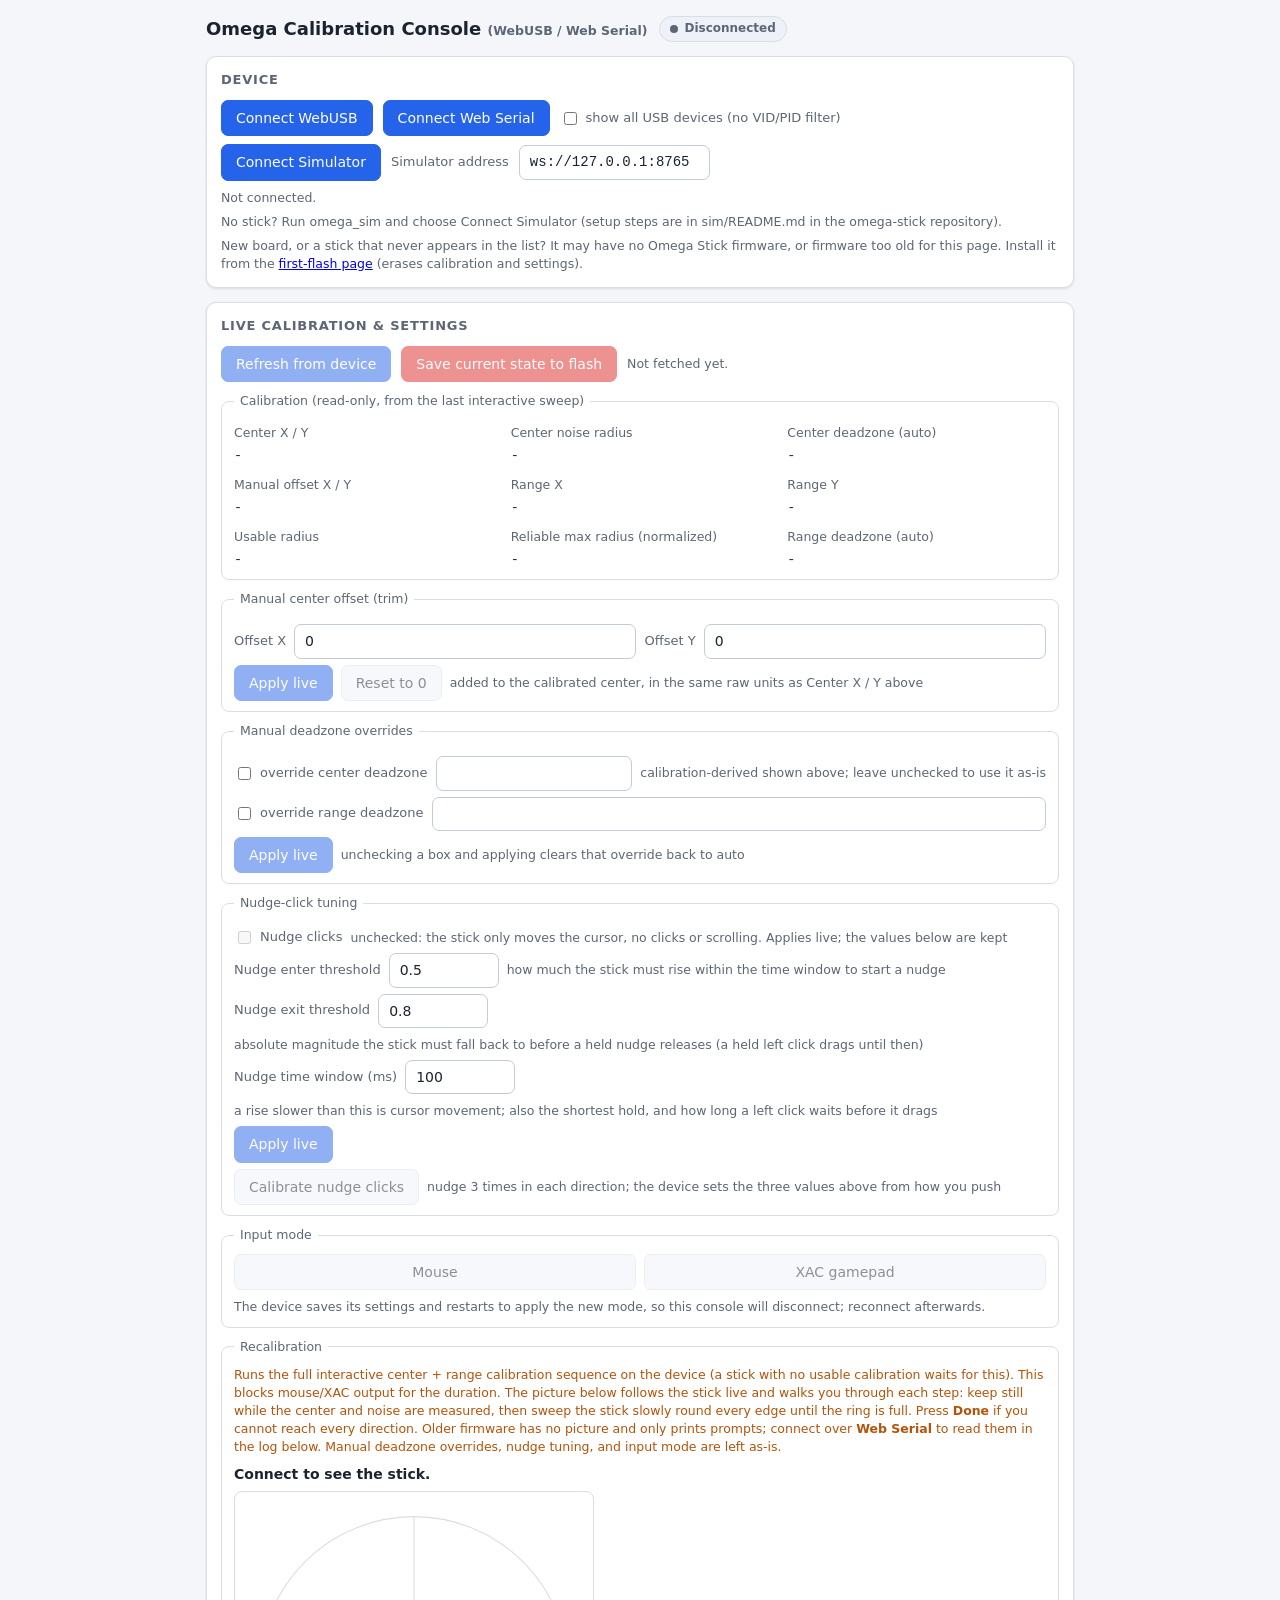
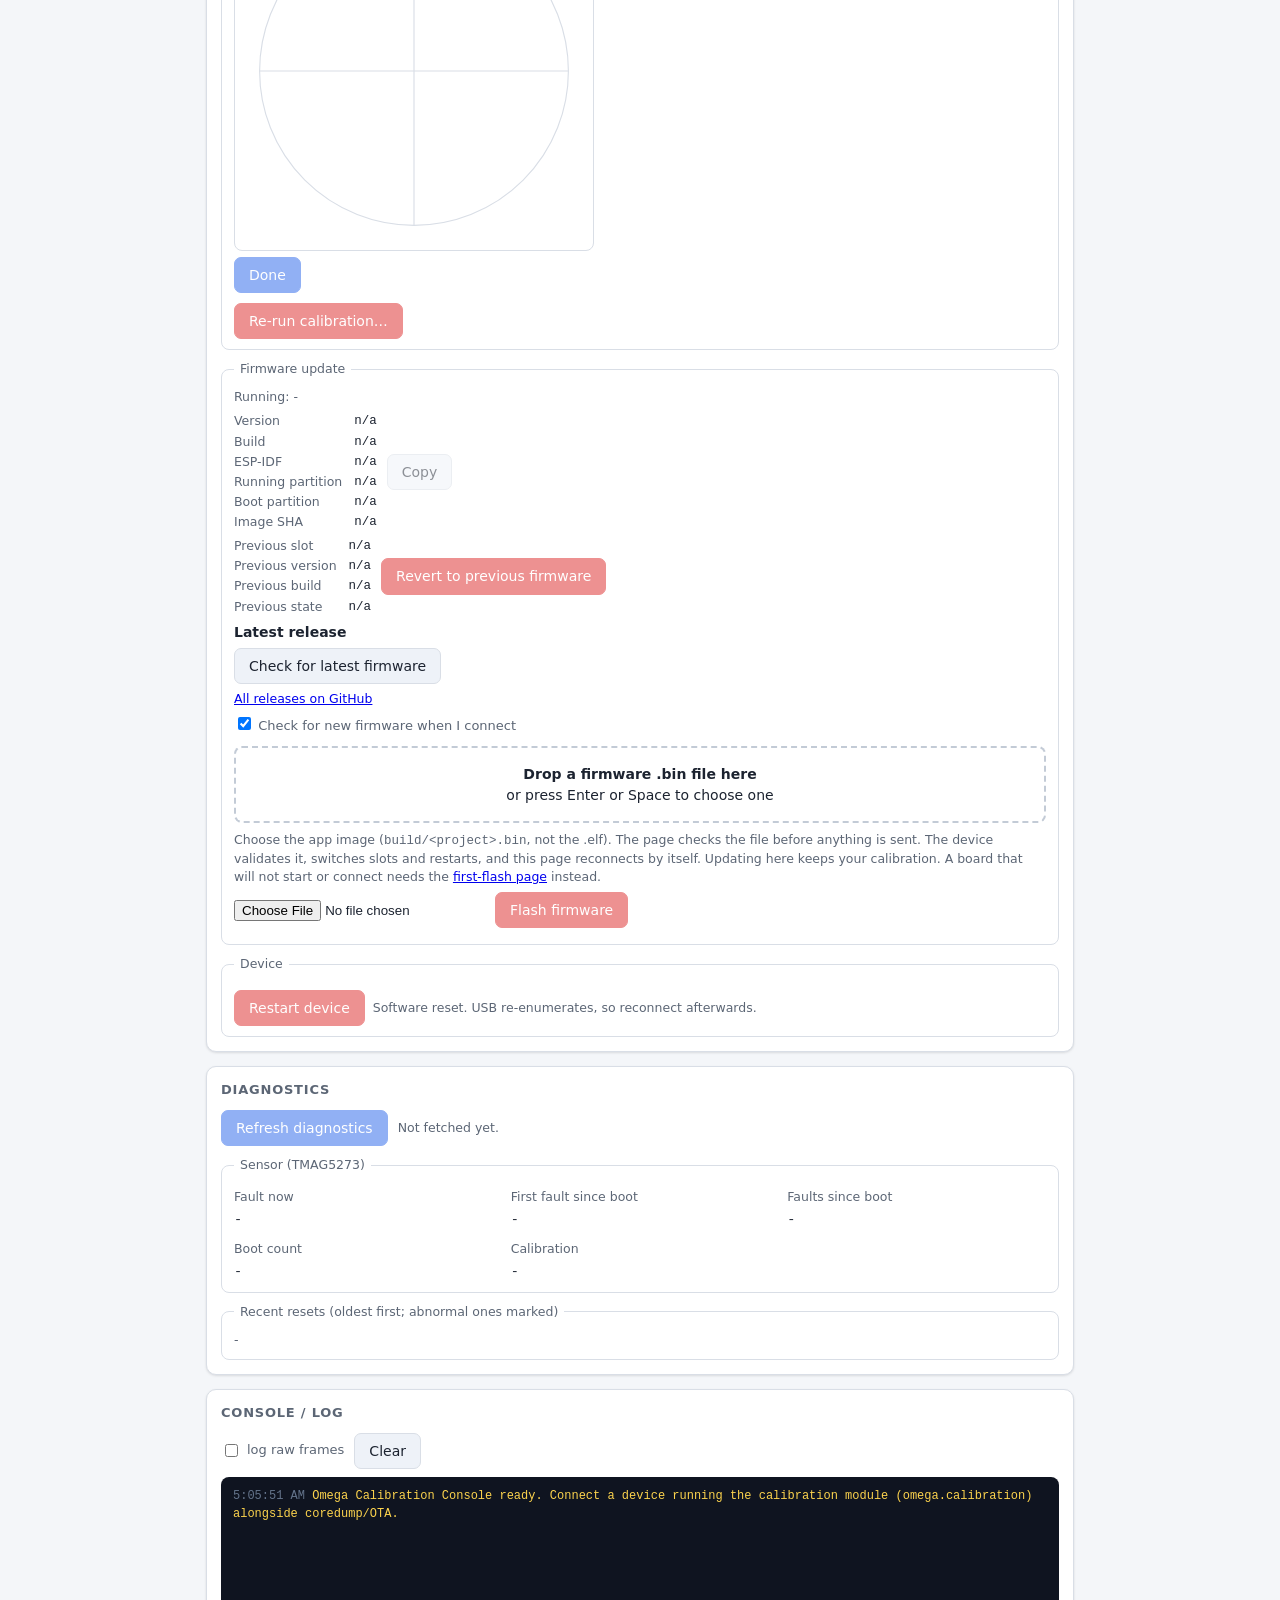
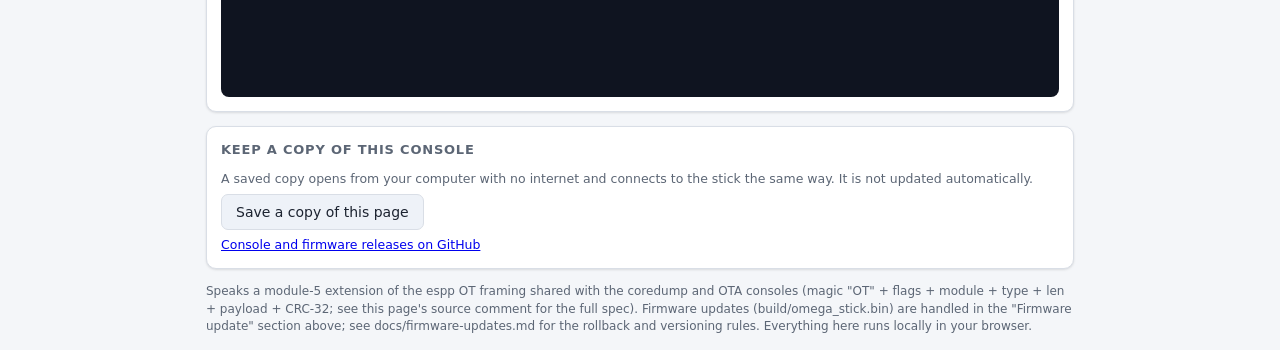
==== commit c0766937: "Console: log the nudge calibration start only if it is still running" ====
--- a/components/omega_calibration/web/calibration_console.html
+++ b/components/omega_calibration/web/calibration_console.html
@@ -3712,7 +3712,11 @@
       busy = true; updateUI(); setStatus("busy", "Starting nudge calibration...");
       try {
         await transact(TYPE.START_NUDGE_CALIBRATION, null, [TYPE.OK], CMD_TIMEOUT_MS, 0);
-        logLine("sys", "Nudge calibration started. The stick does not move the cursor or click until it ends.");
+        // A refused start's FAILED report can beat the OK: then it has already
+        // ended, and "started" would read after its error.
+        if (nudgeCalRunning) {
+          logLine("sys", "Nudge calibration started. The stick does not move the cursor or click until it ends.");
+        }
       } catch (e) {
         logLine("err", "START_NUDGE_CALIBRATION failed: " + e.message);
         if (nudgeCalRunning) endNudgeCalibrationView("Nudge calibration could not start: " + e.message);
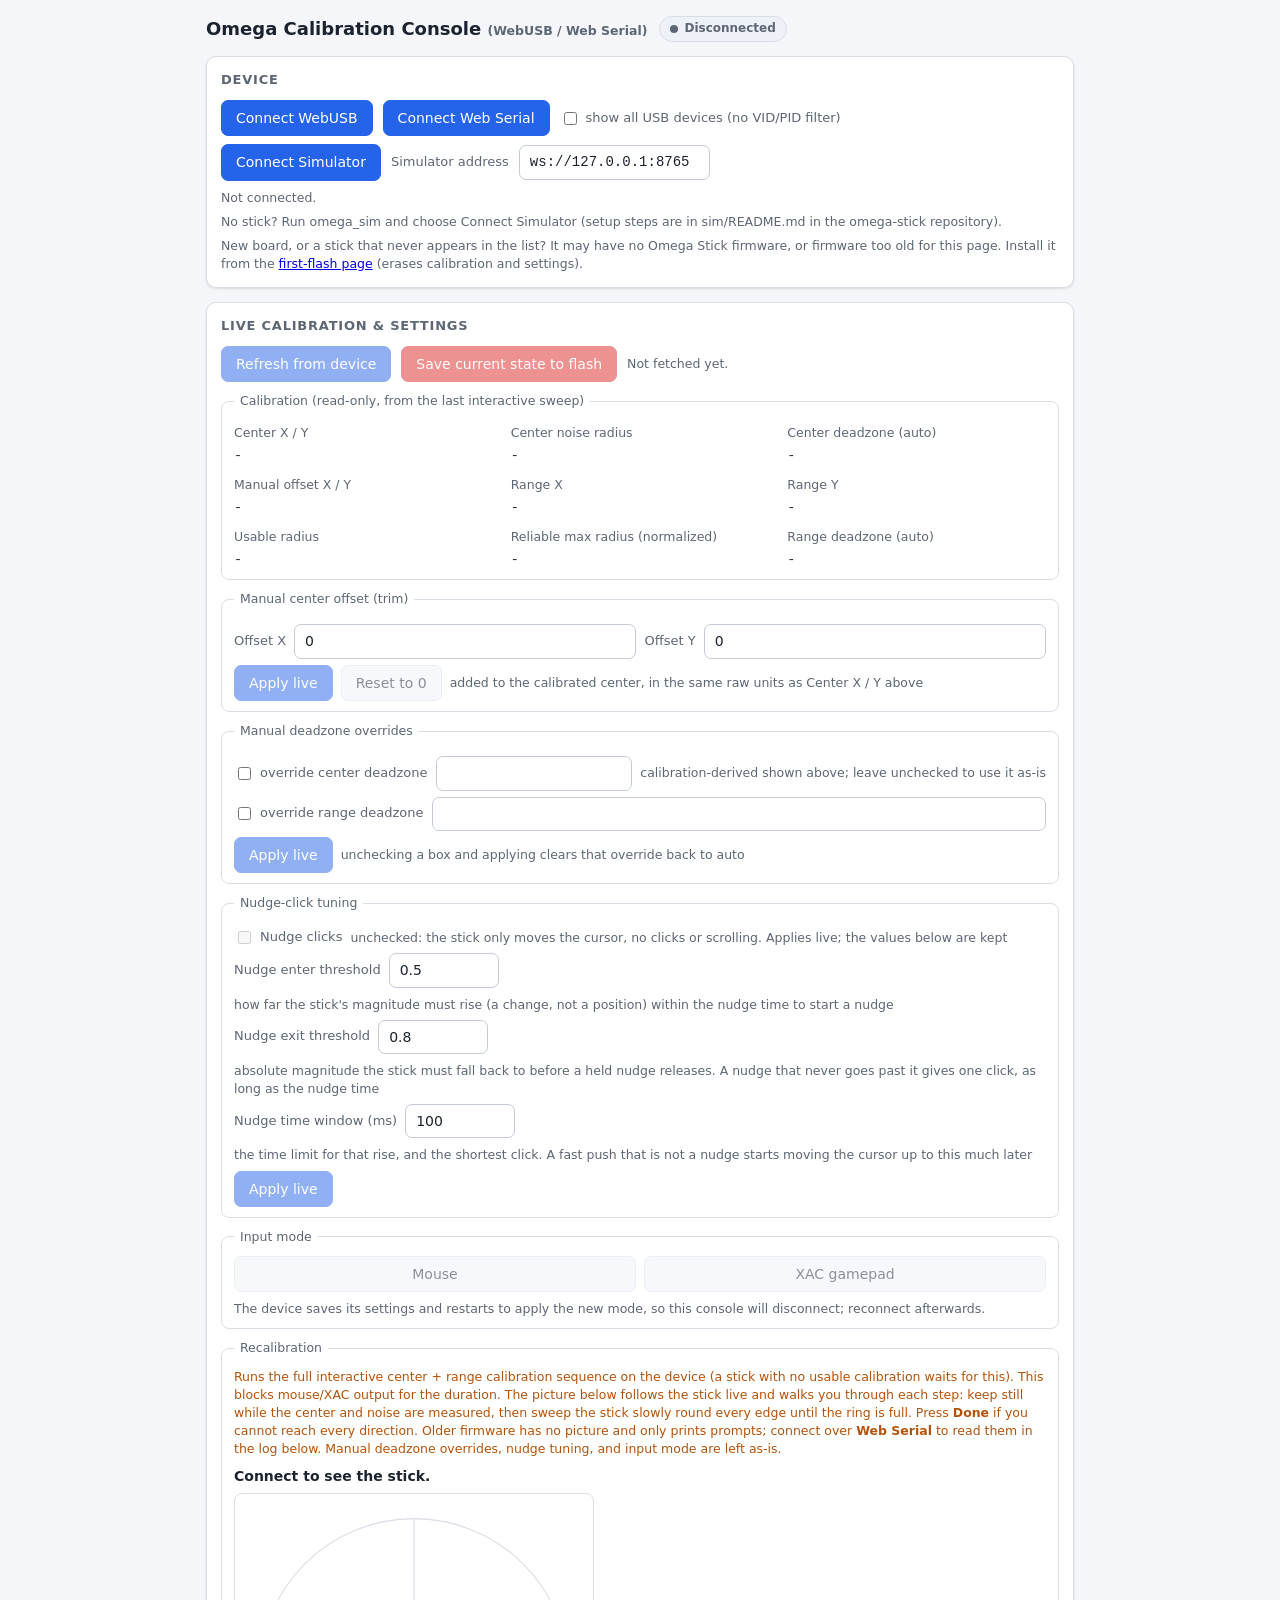
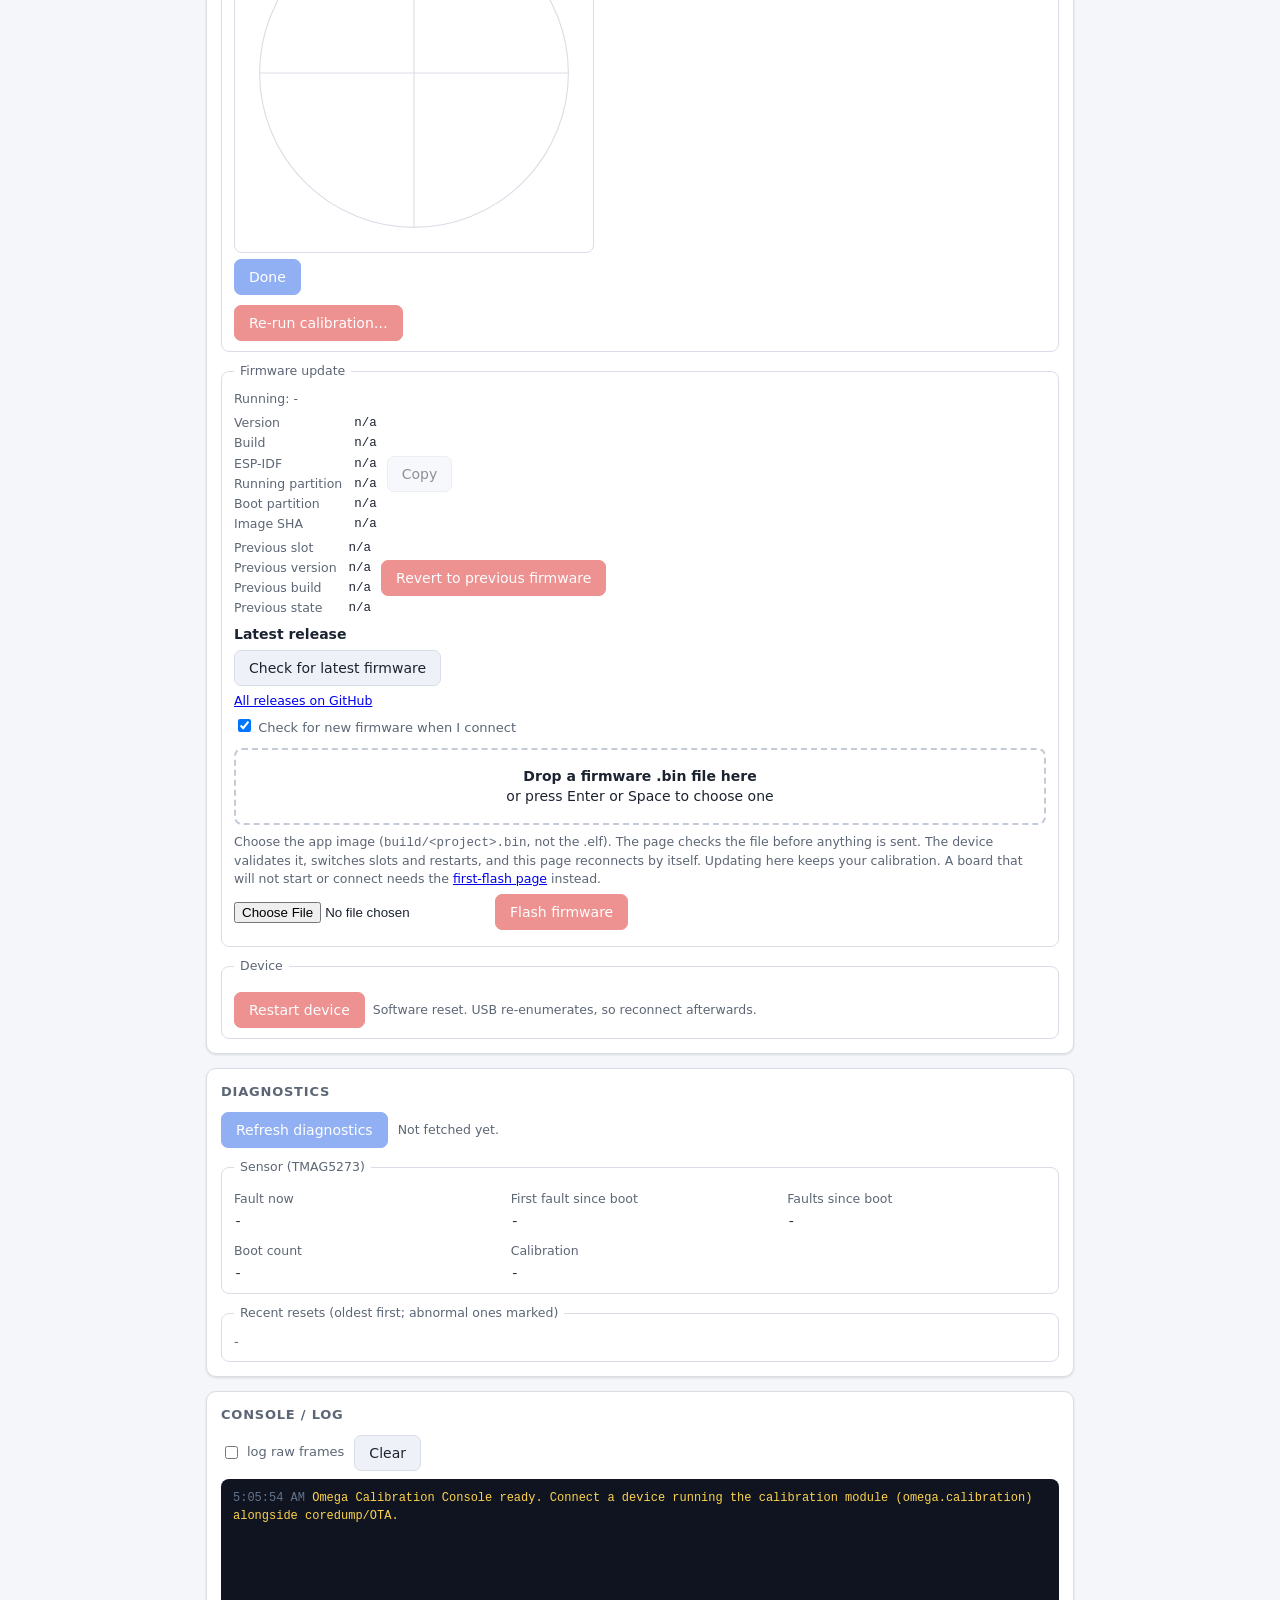
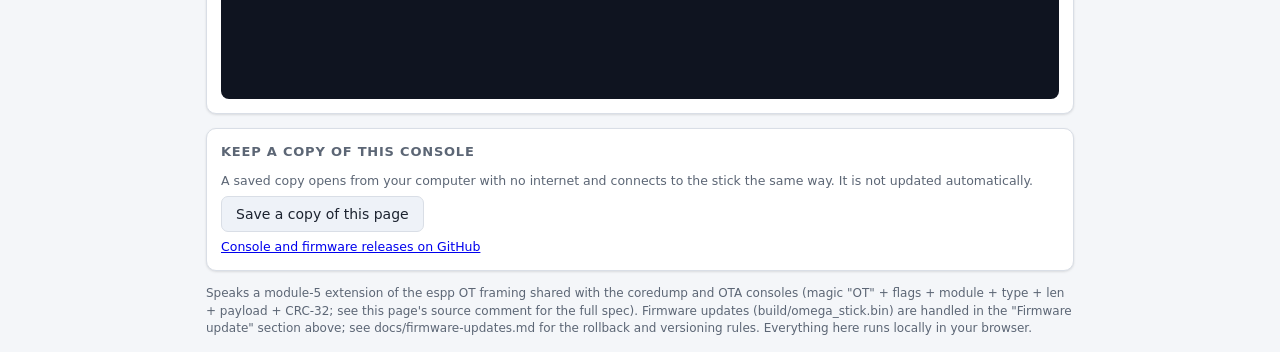
==== commit 14e845bc: "Merge 4ea7f95a71af2a0768b3095d854b0305d9b8a970 into 2beeb1633eb813654abbf40c76520f4501e4fd75" ====
--- a/components/omega_calibration/web/calibration_console.html
+++ b/components/omega_calibration/web/calibration_console.html
@@ -107,15 +107,6 @@
                                                             nudge clicks always
                                                             on, the checkbox is
                                                             shown disabled)
-                      u8  nudge_calibrated                 (0/1: the nudge
-                                                            settings came from
-                                                            a nudge
-                                                            calibration;
-                                                            firmware without it
-                                                            sends 80 bytes and
-                                                            has no
-                                                            START_NUDGE_
-                                                            CALIBRATION)
       0x57 RESTART                (no payload) -- reply OK is sent first, then
                                    the device reboots ~750 ms later (USB
                                    re-enumerates; reconnect afterwards).
@@ -168,24 +159,6 @@
                                    Firmware before protocol v2 never replies:
                                    the console treats a timeout as "no live
                                    view" and falls back to printed prompts.
-      0x64 START_NUDGE_CALIBRATION (no payload) -- ASYNC: the device asks for
-                                   3 nudges in each direction (forward,
-                                   right, back, left), measures them, and
-                                   works the three nudge settings out of
-                                   them; output is neutral meanwhile.
-                                   Progress and the outcome arrive as
-                                   NUDGE_CALIBRATION frames, exactly one of
-                                   them final per accepted start. On
-                                   success the device applies and saves the
-                                   settings, sets nudge_calibrated and turns
-                                   nudge clicks on. Reply OK, or ERROR (busy
-                                   while one runs, operation_not_permitted
-                                   in XAC mode). Firmware without it does
-                                   not answer it (see STATE's last byte).
-      0x65 CANCEL_NUDGE_CALIBRATION (no payload) -- stops it, changing
-                                   nothing. Reply OK with u32 1 when one was
-                                   running (its CANCELLED report follows),
-                                   0 when none was.
       The OTA messages reply ERROR (function_not_supported) if the firmware
       was built without an OTA engine wired in.
       0xD2 FW_INFO  (reply to GET_FW_INFO) -- u8 pending_verify (0/1),
@@ -251,24 +224,6 @@
                     Stop parsing when the payload runs out; later firmware may
                     append fields. Never satisfies a pending request.
 
-      0xD5 NUDGE_CALIBRATION  UNSOLICITED -- a nudge calibration's progress
-                    (every 50 ms and on every change) and its outcome.
-                    Little-endian:
-                      u8  status              0 running, 1 succeeded, 2 failed,
-                                              3 cancelled (1-3 are final)
-                      u8  accepted, u8 total  nudges counted / needed (12)
-                      u8  expected_direction  0 none, 1 left, 2 right,
-                                              3 forward, 4 back
-                      u8  last_attempt        0 none, 1 counted, 2 wrong
-                                              direction, 3 too small
-                      u8  last_direction      same codes as expected_direction
-                      u8  flags               bit0 ready (the next push counts)
-                      f32 magnitude           the stick now, 0..~1
-                      f32 nudge_enter_threshold, f32 nudge_exit_threshold,
-                      u32 nudge_time_ms       (the result; 0 unless succeeded)
-                      utf8 message            the rest: why it failed or stopped
-                    Never satisfies a pending request.
-
     Everything below is a plain client for that contract -- connect,
     GET_STATE to populate the form, edit fields, SET_* to apply live, and
     SAVE_TO_FLASH to persist. No external dependencies, no CDN, works from
@@ -380,11 +335,6 @@
     .panel h2 { font-size: 13px; text-transform: uppercase; letter-spacing: 0.06em; color: var(--text-muted); margin: 0 0 10px; }
     .row { display: flex; align-items: center; gap: 10px; flex-wrap: wrap; }
     .muted { color: var(--text-muted); font-size: 12.5px; }
-    .nudgecal { margin: 8px 0 0; padding: 10px; border: 1px solid var(--panel-border); border-radius: 6px; }
-    .nudgecal .nudge-prompt { font-weight: 600; margin: 0 0 6px; }
-    .nudgecal progress, .nudgecal meter { width: 100%; max-width: 360px; height: 12px; display: block; margin: 0 0 6px; }
-    .nudgecal progress { accent-color: var(--accent); }
-    .nudgecal p { margin: 0 0 6px; }
     .calviz { margin: 0 0 10px; }
     .calviz .cal-stage { font-weight: 600; margin: 0 0 6px; }
     .calviz progress { width: 100%; max-width: 360px; height: 10px; accent-color: var(--accent); display: block; margin: 0 0 6px; }
@@ -746,36 +696,20 @@
         <div class="edit-row">
           <label for="nudgeEnter">Nudge enter threshold</label>
           <input type="number" id="nudgeEnter" step="0.01" min="0.05" max="1" value="0.5">
-          <span class="muted">how much the stick must rise within the time window to start a nudge</span>
+          <span class="muted">how far the stick's magnitude must rise (a change, not a position) within the nudge time to start a nudge</span>
         </div>
         <div class="edit-row">
           <label for="nudgeExit">Nudge exit threshold</label>
           <input type="number" id="nudgeExit" step="0.01" min="0" max="1" value="0.8">
-          <span class="muted">absolute magnitude the stick must fall back to before a held nudge releases (a held left click drags until then)</span>
+          <span class="muted">absolute magnitude the stick must fall back to before a held nudge releases. A nudge that never goes past it gives one click, as long as the nudge time</span>
         </div>
         <div class="edit-row">
           <label for="nudgeTime">Nudge time window (ms)</label>
           <input type="number" id="nudgeTime" step="10" min="10" max="1000" value="100">
-          <span class="muted">a rise slower than this is cursor movement; also the shortest hold, and how long a left click waits before it drags</span>
+          <span class="muted">the time limit for that rise, and the shortest click. A fast push that is not a nudge starts moving the cursor up to this much later</span>
         </div>
         <div class="edit-row">
           <button id="applyNudgeBtn" class="primary" disabled>Apply live</button>
-        </div>
-        <div class="edit-row">
-          <button id="nudgeCalBtn" disabled>Calibrate nudge clicks</button>
-          <span class="muted">nudge 3 times in each direction; the device sets the three values above from how you push</span>
-        </div>
-        <p class="muted" id="nudgeCalNote" style="margin: 0 0 8px;" hidden></p>
-        <div class="nudgecal" id="nudgeCalPanel" hidden>
-          <p class="nudge-prompt" id="nudgeCalPrompt" role="status" aria-live="polite"></p>
-          <progress id="nudgeCalProgress" max="12" value="0" aria-label="Nudges counted"></progress>
-          <label class="muted" for="nudgeCalMeter">How far the stick is pushed</label>
-          <meter id="nudgeCalMeter" min="0" max="1" low="0.25" optimum="1" value="0"></meter>
-          <p class="muted" id="nudgeCalFeedback" aria-live="polite"></p>
-          <div class="edit-row">
-            <button id="nudgeCalCancelBtn" class="danger" hidden>Cancel</button>
-            <button id="nudgeCalSkipBtn" hidden>Turn on with the current values</button>
-          </div>
         </div>
       </fieldset>
 
@@ -1013,14 +947,11 @@
     SET_NUDGE_ENABLED: 0x60,
     FINISH_CALIBRATION: 0x61,
     SET_POSITION_STREAM: 0x62,
-    START_NUDGE_CALIBRATION: 0x64,
-    CANCEL_NUDGE_CALIBRATION: 0x65,
     STATE: 0xD0,
     CALIBRATION_RESULT: 0xD1,
     FW_INFO: 0xD2,
     DIAGNOSTICS: 0xD3,
     CALIBRATION_PROGRESS: 0xD4,
-    NUDGE_CALIBRATION: 0xD5,
     OK: 0xDF,
     ERROR: 0xFE,
   };
@@ -1171,14 +1102,12 @@
     return { id: MODULE_CALIBRATION, how: "missing", versionMismatch: false };
   }
 
-  // Fixed 81-byte STATE struct; see calibration_service.hpp. The trailing u8s
-  // are newer than the rest: firmware without the nudge on/off switch sends
-  // 79 bytes, which decodes as nudgeEnabled null (nudge clicks are always on
-  // there; see nudgeControls), and firmware without nudge calibration sends 80
-  // (or 79), which decodes as nudgeCalibrated null (see nudgeEnableAction).
-  // Bytes after them are ignored.
+  // Fixed 80-byte STATE struct; see calibration_service.hpp. The trailing u8
+  // nudge_enabled is newer than the rest: firmware without the nudge on/off
+  // switch sends 79 bytes, which decodes as nudgeEnabled null (nudge clicks
+  // are always on there; see nudgeControls). Bytes after it are ignored.
   function decodeState(payload) {
-    if (payload.length < 79) throw new Error("malformed STATE reply (" + payload.length + " B, expected 79 to 81)");
+    if (payload.length < 79) throw new Error("malformed STATE reply (" + payload.length + " B, expected 79 or 80)");
     const v = new DataView(payload.buffer, payload.byteOffset, payload.byteLength);
     let o = 0;
     const f32 = () => { const x = v.getFloat32(o, true); o += 4; return x; };
@@ -1201,7 +1130,6 @@
     s.nudgeTimeMs = u32();
     s.inputMode = u8();
     s.nudgeEnabled = o < payload.length ? u8() !== 0 : null;
-    s.nudgeCalibrated = o < payload.length ? u8() !== 0 : null;
     return s;
   }
 
@@ -1222,96 +1150,6 @@
       tuningDisabled: off,
       applyDisabled: !live || off,
       note: haveState && !known ? NUDGE_SWITCH_UNSUPPORTED_NOTE : "",
-    };
-  }
-
-  // ---------------------------------------------------------------------
-  // Nudge calibration (START_NUDGE_CALIBRATION / NUDGE_CALIBRATION). The
-  // device measures the nudges and works the settings out; the page only
-  // starts it, shows what each report says, and cancels it.
-  // ---------------------------------------------------------------------
-  const NUDGE_CAL_STATUS = { RUNNING: 0, SUCCEEDED: 1, FAILED: 2, CANCELLED: 3 };
-  const NUDGE_ATTEMPT = { NONE: 0, ACCEPTED: 1, WRONG_DIRECTION: 2, TOO_SMALL: 3 };
-  const NUDGE_DIRECTION = { NONE: 0, LEFT: 1, RIGHT: 2, FORWARD: 3, BACK: 4 };
-  // What each direction does once nudge clicks are on (omega_control.hpp).
-  const NUDGE_DIRECTION_TEXT = {
-    1: { name: "left", action: "scrolls up" },
-    2: { name: "right", action: "right-clicks" },
-    3: { name: "forward (away from you)", action: "left-clicks" },
-    4: { name: "back (toward you)", action: "scrolls down" },
-  };
-  // Decodes NUDGE_CALIBRATION: 23 fixed bytes, then the UTF-8 message.
-  function decodeNudgeCalibration(payload) {
-    if (payload.length < 23) throw new Error("malformed NUDGE_CALIBRATION (" + payload.length + " B, expected at least 23)");
-    const v = new DataView(payload.buffer, payload.byteOffset, payload.byteLength);
-    return {
-      status: payload[0], accepted: payload[1], total: payload[2],
-      expectedDirection: payload[3], lastAttempt: payload[4], lastDirection: payload[5],
-      ready: (payload[6] & 0x01) !== 0,
-      magnitude: v.getFloat32(7, true),
-      enterThreshold: v.getFloat32(11, true),
-      exitThreshold: v.getFloat32(15, true),
-      timeMs: v.getUint32(19, true),
-      message: new TextDecoder().decode(payload.subarray(23)),
-    };
-  }
-  function nudgeDirectionName(code) {
-    return NUDGE_DIRECTION_TEXT[code] ? NUDGE_DIRECTION_TEXT[code].name : "direction " + code;
-  }
-  // What the page says for a decoded report: `prompt` (the instruction now),
-  // `feedback` (how the last push went, "" for none), `done` (a final report)
-  // and `ok` (it succeeded).
-  function nudgeCalibrationView(r) {
-    const done = r.status !== NUDGE_CAL_STATUS.RUNNING;
-    let feedback = "";
-    if (r.lastAttempt === NUDGE_ATTEMPT.ACCEPTED) {
-      feedback = "Got it.";
-    } else if (r.lastAttempt === NUDGE_ATTEMPT.WRONG_DIRECTION) {
-      feedback = "That push went " + nudgeDirectionName(r.lastDirection) + ", so it did not count. Try again.";
-    } else if (r.lastAttempt === NUDGE_ATTEMPT.TOO_SMALL) {
-      feedback = "That push was too small to count. Push a little further.";
-    }
-    let prompt;
-    if (r.status === NUDGE_CAL_STATUS.SUCCEEDED) {
-      prompt = "Nudge clicks are calibrated and on: enter " + r.enterThreshold.toFixed(2) +
-               ", exit " + r.exitThreshold.toFixed(2) + ", window " + r.timeMs + " ms. They are saved on the device.";
-      feedback = "";
-    } else if (done) {
-      prompt = r.message || (r.status === NUDGE_CAL_STATUS.CANCELLED ? "Nudge calibration was cancelled." : "Nudge calibration failed.");
-      feedback = "";
-    } else {
-      const text = NUDGE_DIRECTION_TEXT[r.expectedDirection];
-      const perDirection = r.total >= 4 ? r.total / 4 : 1;
-      const ofThis = (r.accepted % perDirection) + 1;
-      const where = text ? text.name : nudgeDirectionName(r.expectedDirection);
-      prompt = r.ready
-        ? "Nudge " + where + " and let go (" + ofThis + " of " + perDirection + "). Once on, this " + (text ? text.action : "acts") + "."
-        : "Let go of the stick and wait a moment...";
-    }
-    return { prompt, feedback, done, ok: r.status === NUDGE_CAL_STATUS.SUCCEEDED };
-  }
-  // What ticking the "Nudge clicks" box does: "calibrate" the first time on
-  // firmware that reports nudgeCalibrated false in mouse mode, else "set"
-  // (SET_NUDGE_ENABLED as before). Older firmware (null) and XAC mode, where
-  // nudge clicks are not used, keep the plain switch.
-  function nudgeEnableAction({ enabling, nudgeCalibrated, inputMode }) {
-    return enabling && nudgeCalibrated === false && inputMode === INPUT_MODE.MOUSE ? "calibrate" : "set";
-  }
-  const NUDGE_CAL_UNSUPPORTED_NOTE = "This firmware cannot calibrate nudge clicks. Update the firmware to use it.";
-  const NUDGE_CAL_XAC_NOTE = "Nudge clicks are only used in mouse mode, so they are calibrated there.";
-  // The "Calibrate nudge clicks" button, for a decoded STATE and whether a
-  // calibration this page started is still running.
-  function nudgeCalibrationControls({ connected, busy, haveState, nudgeCalibrated, inputMode, calibrating }) {
-    const known = nudgeCalibrated === true || nudgeCalibrated === false;
-    const live = !!connected && !busy && !!haveState;
-    const xac = inputMode === INPUT_MODE.XAC;
-    let note = "";
-    if (haveState && !known) note = NUDGE_CAL_UNSUPPORTED_NOTE;
-    else if (haveState && xac) note = NUDGE_CAL_XAC_NOTE;
-    return {
-      disabled: !live || !known || xac || !!calibrating,
-      label: nudgeCalibrated === true ? "Recalibrate nudge clicks" : "Calibrate nudge clicks",
-      note,
     };
   }
 
@@ -2737,9 +2575,6 @@
     MIN_NUDGE_TIME_MS, MAX_NUDGE_TIME_MS, nudgeTimeError,
     encodeSetPositionStream, buildSetPositionStream, parseCalibrationProgress, STAGE_NAME,
     NUDGE_SWITCH_UNSUPPORTED_NOTE, nudgeControls,
-    NUDGE_CAL_STATUS, NUDGE_ATTEMPT, NUDGE_DIRECTION, NUDGE_DIRECTION_TEXT, decodeNudgeCalibration,
-    nudgeDirectionName, nudgeCalibrationView, nudgeEnableAction, nudgeCalibrationControls,
-    NUDGE_CAL_UNSUPPORTED_NOTE, NUDGE_CAL_XAC_NOTE,
   };
   globalThis.OmegaProtocol = OmegaProtocol;
   if (typeof module !== "undefined" && module.exports) module.exports = OmegaProtocol;
@@ -2761,7 +2596,6 @@
       encodeSetManualOffset, encodeSetDeadzoneOverride, encodeSetNudgeSettings, encodeSetInputMode, encodeSetNudgeEnabled, nudgeTimeError,
       encodeSetPositionStream, parseCalibrationProgress,
       nudgeControls,
-      NUDGE_CAL_STATUS, decodeNudgeCalibration, nudgeCalibrationView, nudgeEnableAction, nudgeCalibrationControls,
       inspectImage, buildFlashPlan, buildRevertPlan, decideOutcome, CONFIRM_CHECKS, runConfirmCheck, confirmFailureNotice, describeSensorState,
       calibrationNotice, describeCalibrationState,
       revertAvailability, describePrevState, reconnectDeadline, reconnectWaitText, resumesOnReconnect,
@@ -2780,9 +2614,7 @@
       0x56: "START_CALIBRATION", 0x57: "RESTART", 0x58: "OTA_BEGIN", 0x59: "OTA_DATA",
       0x5A: "OTA_FINISH", 0x5B: "OTA_ABORT", 0x5C: "GET_FW_INFO", 0x5D: "MARK_VALID", 0x5E: "REVERT",
       0x5F: "GET_DIAGNOSTICS", 0x60: "SET_NUDGE_ENABLED", 0x61: "FINISH_CALIBRATION", 0x62: "SET_POSITION_STREAM",
-      0x64: "START_NUDGE_CALIBRATION", 0x65: "CANCEL_NUDGE_CALIBRATION",
-      0xD0: "STATE", 0xD1: "CALIBRATION_RESULT", 0xD2: "FW_INFO", 0xD3: "DIAGNOSTICS", 0xD4: "CALIBRATION_PROGRESS",
-      0xD5: "NUDGE_CALIBRATION", 0xDF: "OK", 0xFE: "ERROR",
+      0xD0: "STATE", 0xD1: "CALIBRATION_RESULT", 0xD2: "FW_INFO", 0xD3: "DIAGNOSTICS", 0xD4: "CALIBRATION_PROGRESS", 0xDF: "OK", 0xFE: "ERROR",
     };
     const CMD_TIMEOUT_MS = 5000;
     const SAVE_TIMEOUT_MS = 8000; // flash write may take longer than a live-apply
@@ -2800,8 +2632,6 @@
                       "offsetX", "offsetY", "applyOffsetBtn", "zeroOffsetBtn",
                       "centerDzEnable", "centerDzValue", "rangeDzEnable", "rangeDzValue", "applyDeadzoneBtn",
                       "nudgeEnabled", "nudgeEnabledNote", "nudgeEnter", "nudgeExit", "nudgeTime", "applyNudgeBtn",
-                      "nudgeCalBtn", "nudgeCalNote", "nudgeCalPanel", "nudgeCalPrompt", "nudgeCalProgress", "nudgeCalMeter",
-                      "nudgeCalFeedback", "nudgeCalCancelBtn", "nudgeCalSkipBtn",
                       "modeMouseBtn", "modeXacBtn",
                       "recalibrateBtn", "recalInfo", "calNeededNotice",
                       "calStageLine", "calProgress", "calSectorCount", "calCanvas", "calInstruction", "calDoneBtn", "calDoneMsg",
@@ -3066,11 +2896,6 @@
         failPending(new Error("upload cancelled by disconnect"));
         try { await transact(TYPE.OTA_ABORT, null, [TYPE.OK], 2000, 0); } catch (_) { }
       }
-      if (nudgeCalRunning) {
-        // Give the stick back now rather than at the device's idle timeout.
-        try { await transact(TYPE.CANCEL_NUDGE_CALIBRATION, null, [TYPE.OK], 2000, 0); } catch (_) { }
-        endNudgeCalibrationView("Disconnected; nudge calibration was cancelled.");
-      }
       stopPositionStream(t);
       if (transport === t) transport = null;
       linkDroppedAt = Date.now();
@@ -3091,7 +2916,6 @@
       linkDroppedAt = Date.now();
       calibrationModule = MODULE_CALIBRATION;
       state = null; haveState = false; recalPending = false;
-      if (nudgeCalRunning) endNudgeCalibrationView("The link was lost. The device stops nudge calibration by itself after 30 seconds without a nudge.");
       stopPositionStream(null);
       showCalibrationNotice(null);
       failPending(new Error("transport lost"));
@@ -3239,20 +3063,6 @@
       els.applyNudgeBtn.disabled = nc.applyDisabled;
       els.nudgeEnabledNote.textContent = nc.note;
       els.nudgeEnabledNote.hidden = !nc.note;
-      // Nudge calibration button: decided by OmegaProtocol.nudgeCalibrationControls (unit tested).
-      const ncc = nudgeCalibrationControls({
-        connected, busy, haveState, calibrating: nudgeCalRunning,
-        nudgeCalibrated: state ? state.nudgeCalibrated : null, inputMode: state ? state.inputMode : null,
-      });
-      els.nudgeCalBtn.disabled = ncc.disabled;
-      els.nudgeCalBtn.textContent = ncc.label;
-      els.nudgeCalNote.textContent = ncc.note;
-      els.nudgeCalNote.hidden = !ncc.note;
-      // While the device measures nudges, hand tuning and the switch wait.
-      if (nudgeCalRunning) {
-        els.nudgeEnabled.disabled = true;
-        els.applyNudgeBtn.disabled = true;
-      }
       // A mode switch restarts the device, which would undo a pending update.
       els.modeMouseBtn.disabled = !connected || busy || !haveState || uc.modeLocked;
       els.modeXacBtn.disabled = !connected || busy || !haveState || uc.modeLocked;
@@ -3288,11 +3098,6 @@
     // device refuses a second request while the sweep runs, so keep the
     // button off until CALIBRATION_RESULT arrives (or the link drops).
     let recalPending = false;
-    // A nudge calibration this page started and has not seen the final
-    // NUDGE_CALIBRATION for, and whether it was started by ticking "Nudge
-    // clicks" (so a failure offers turning them on with the current values).
-    let nudgeCalRunning = false;
-    let nudgeCalFromSwitch = false;
     let uploading = false; // an OTA session is open on the device (set after OTA_BEGIN OK)
 
     function failPending(err) {
@@ -3324,13 +3129,6 @@
                   frame.payload.length + " B (50 ms frames, logged once a second)");
         }
         onProgress(pr);
-        return;
-      }
-      if (frame.module === calibrationModule && frame.reply && frame.type === TYPE.NUDGE_CALIBRATION) {
-        // Unsolicited at 20 Hz while it runs; only the final one is logged.
-        let report;
-        try { report = decodeNudgeCalibration(frame.payload); } catch (e) { logLine("err", e.message); return; }
-        onNudgeCalibration(report);
         return;
       }
       if (els.logFrames.checked)
@@ -3664,18 +3462,6 @@
     els.nudgeEnabled.addEventListener("change", async () => {
       const enabled = els.nudgeEnabled.checked;
       if (!transport || busy) { els.nudgeEnabled.checked = !enabled; return; }
-      if (nudgeEnableAction({ enabling: enabled, nudgeCalibrated: state ? state.nudgeCalibrated : null,
-                              inputMode: state ? state.inputMode : null }) === "calibrate") {
-        // First time on: calibrate first. The box stays clear until the
-        // device reports success, which also turns nudge clicks on.
-        els.nudgeEnabled.checked = false;
-        await startNudgeCalibration(true);
-        return;
-      }
-      await setNudgeEnabled(enabled);
-    });
-
-    async function setNudgeEnabled(enabled) {
       busy = true; updateUI(); setStatus("busy", enabled ? "Turning nudge clicks on..." : "Turning nudge clicks off...");
       try {
         await transact(TYPE.SET_NUDGE_ENABLED, encodeSetNudgeEnabled(enabled), [TYPE.OK], CMD_TIMEOUT_MS, 1);
@@ -3690,103 +3476,6 @@
         busy = false; updateUI();
         if (transport) setStatus("connected", "Connected");
       }
-    }
-
-    // ===================================================================
-    // Nudge calibration (START_NUDGE_CALIBRATION / NUDGE_CALIBRATION). The
-    // device measures the nudges and works the values out; this shows its
-    // reports (OmegaProtocol.nudgeCalibrationView) and can cancel.
-    // ===================================================================
-    async function startNudgeCalibration(fromSwitch) {
-      if (!transport || busy || nudgeCalRunning) return;
-      // Marked running before the request: the device's first report (even a
-      // final one, for a start it cannot run) can arrive before the OK's
-      // continuation, and must find the panel already open.
-      nudgeCalRunning = true;
-      nudgeCalFromSwitch = fromSwitch;
-      els.nudgeCalPanel.hidden = false;
-      els.nudgeCalCancelBtn.hidden = false;
-      els.nudgeCalSkipBtn.hidden = true;
-      els.nudgeCalPrompt.textContent = "Let go of the stick and wait a moment...";
-      els.nudgeCalFeedback.textContent = "";
-      busy = true; updateUI(); setStatus("busy", "Starting nudge calibration...");
-      try {
-        await transact(TYPE.START_NUDGE_CALIBRATION, null, [TYPE.OK], CMD_TIMEOUT_MS, 0);
-        // A refused start's FAILED report can beat the OK: then it has already
-        // ended, and "started" would read after its error.
-        if (nudgeCalRunning) {
-          logLine("sys", "Nudge calibration started. The stick does not move the cursor or click until it ends.");
-        }
-      } catch (e) {
-        logLine("err", "START_NUDGE_CALIBRATION failed: " + e.message);
-        if (nudgeCalRunning) endNudgeCalibrationView("Nudge calibration could not start: " + e.message);
-      } finally {
-        busy = false; updateUI();
-        if (transport) setStatus("connected", "Connected");
-      }
-    }
-
-    function onNudgeCalibration(r) {
-      if (!nudgeCalRunning && r.status === NUDGE_CAL_STATUS.RUNNING) {
-        // One another page (or this page before a reload) started: show it too.
-        nudgeCalRunning = true;
-        nudgeCalFromSwitch = false;
-        els.nudgeCalPanel.hidden = false;
-        els.nudgeCalCancelBtn.hidden = false;
-        els.nudgeCalSkipBtn.hidden = true;
-        updateUI();
-      }
-      const view = nudgeCalibrationView(r);
-      els.nudgeCalPrompt.textContent = view.prompt;
-      els.nudgeCalFeedback.textContent = view.feedback;
-      els.nudgeCalProgress.max = r.total || 12;
-      els.nudgeCalProgress.value = r.accepted;
-      els.nudgeCalMeter.value = Math.min(1, Math.max(0, r.magnitude));
-      if (!view.done) return;
-      const fromSwitch = nudgeCalFromSwitch;
-      endNudgeCalibrationView(null);
-      if (view.ok) {
-        logLine("sys", "Nudge calibration finished: enter " + r.enterThreshold.toFixed(3) + ", exit " +
-                       r.exitThreshold.toFixed(3) + ", window " + r.timeMs + " ms. Nudge clicks are on and saved.");
-        refreshState();
-      } else {
-        logLine(r.status === NUDGE_CAL_STATUS.CANCELLED ? "sys" : "err", "Nudge calibration ended: " + view.prompt);
-        // Turned on for the first time and it did not work out: nudge clicks
-        // stay off, unless the person wants them with the values as they are.
-        els.nudgeCalSkipBtn.hidden = !(fromSwitch && state && state.nudgeEnabled === false);
-      }
-    }
-
-    // Leaves the panel showing its last prompt (or `message`), without the Cancel button.
-    function endNudgeCalibrationView(message) {
-      nudgeCalRunning = false;
-      nudgeCalFromSwitch = false;
-      els.nudgeCalCancelBtn.hidden = true;
-      if (message) {
-        els.nudgeCalPrompt.textContent = message;
-        els.nudgeCalFeedback.textContent = "";
-      }
-      els.nudgeCalMeter.value = 0;
-      updateUI();
-    }
-
-    els.nudgeCalBtn.addEventListener("click", () => startNudgeCalibration(false));
-    els.nudgeCalCancelBtn.addEventListener("click", async () => {
-      if (!transport || !nudgeCalRunning) return;
-      try {
-        // The CANCELLED report that follows ends the view (onNudgeCalibration).
-        const reply = await transact(TYPE.CANCEL_NUDGE_CALIBRATION, null, [TYPE.OK], CMD_TIMEOUT_MS, 0);
-        if (reply.payload.length >= 4 && readU32(reply.payload, 0) === 0) {
-          endNudgeCalibrationView("Nudge calibration had already ended.");
-        }
-      } catch (e) {
-        logLine("err", "CANCEL_NUDGE_CALIBRATION failed: " + e.message);
-      }
-    });
-    els.nudgeCalSkipBtn.addEventListener("click", async () => {
-      els.nudgeCalSkipBtn.hidden = true;
-      els.nudgeCalPanel.hidden = true;
-      await setNudgeEnabled(true);
     });
 
     async function setInputMode(mode) {
